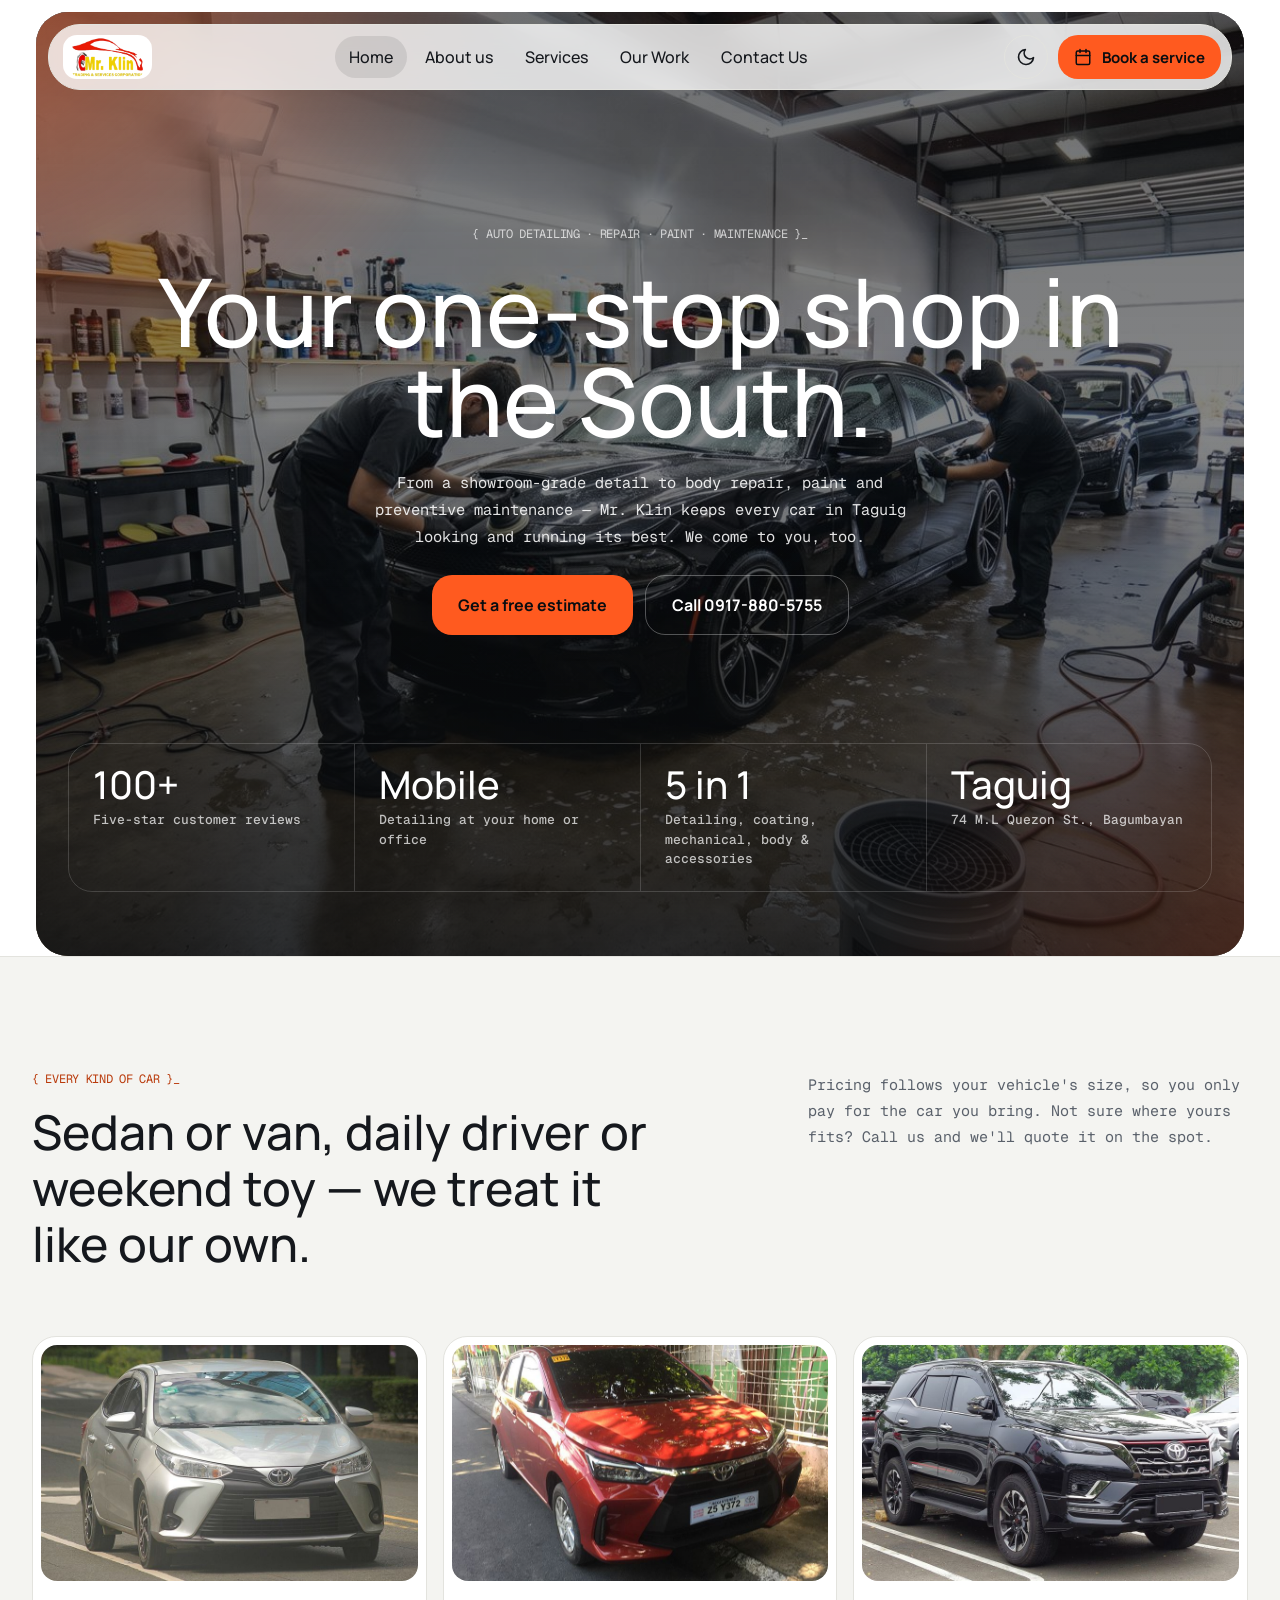
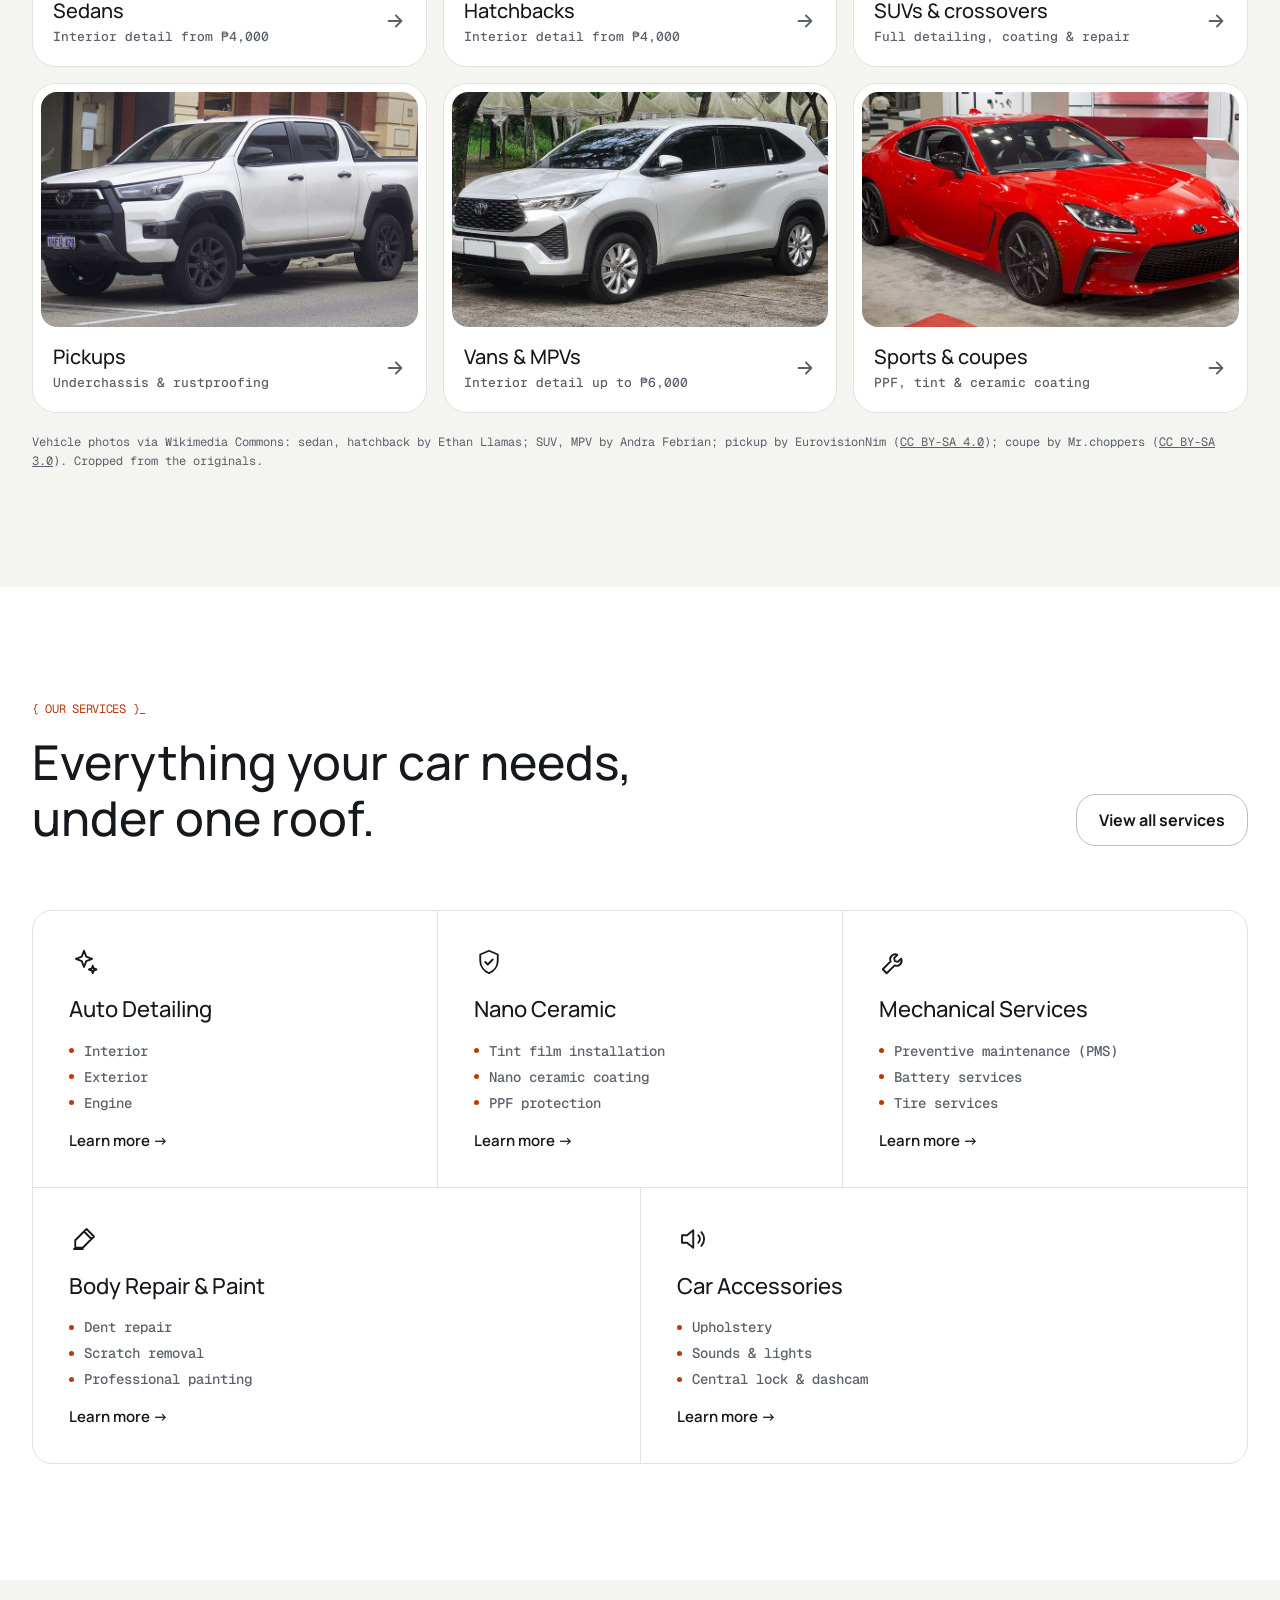
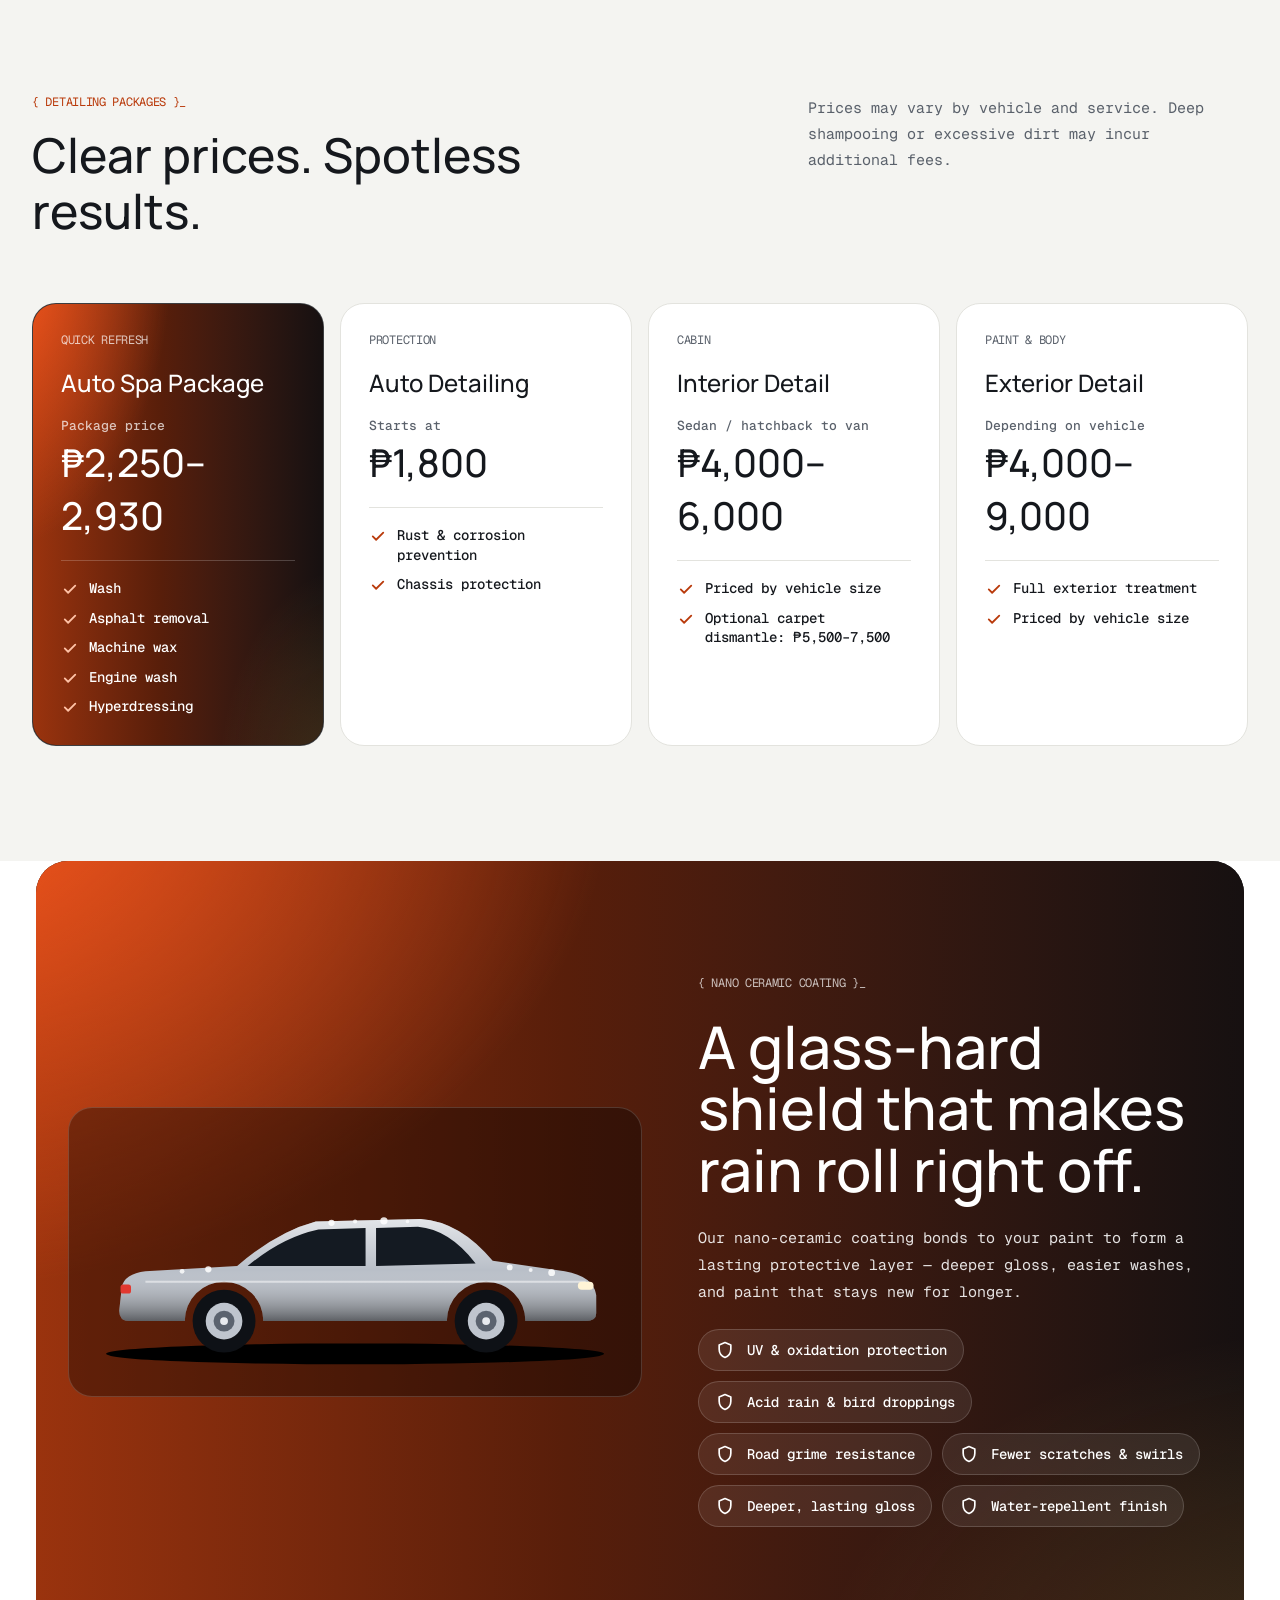
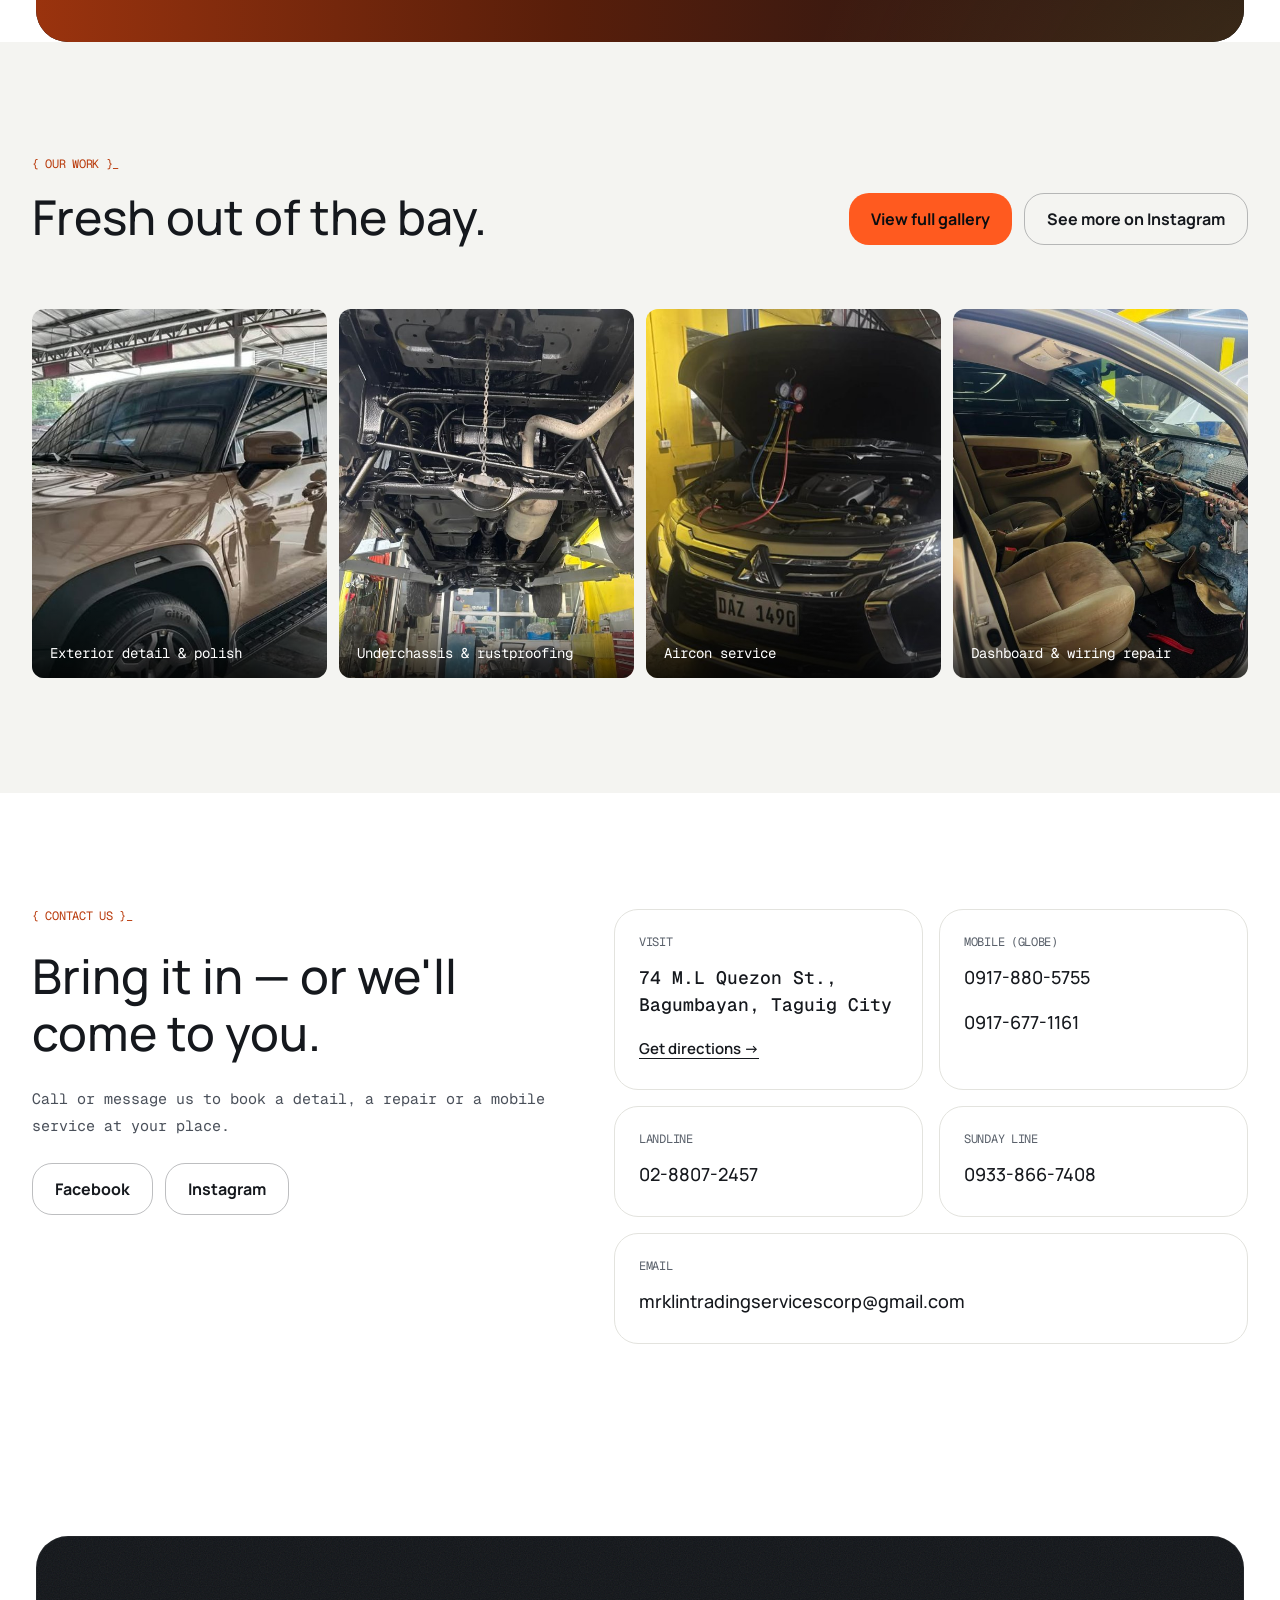
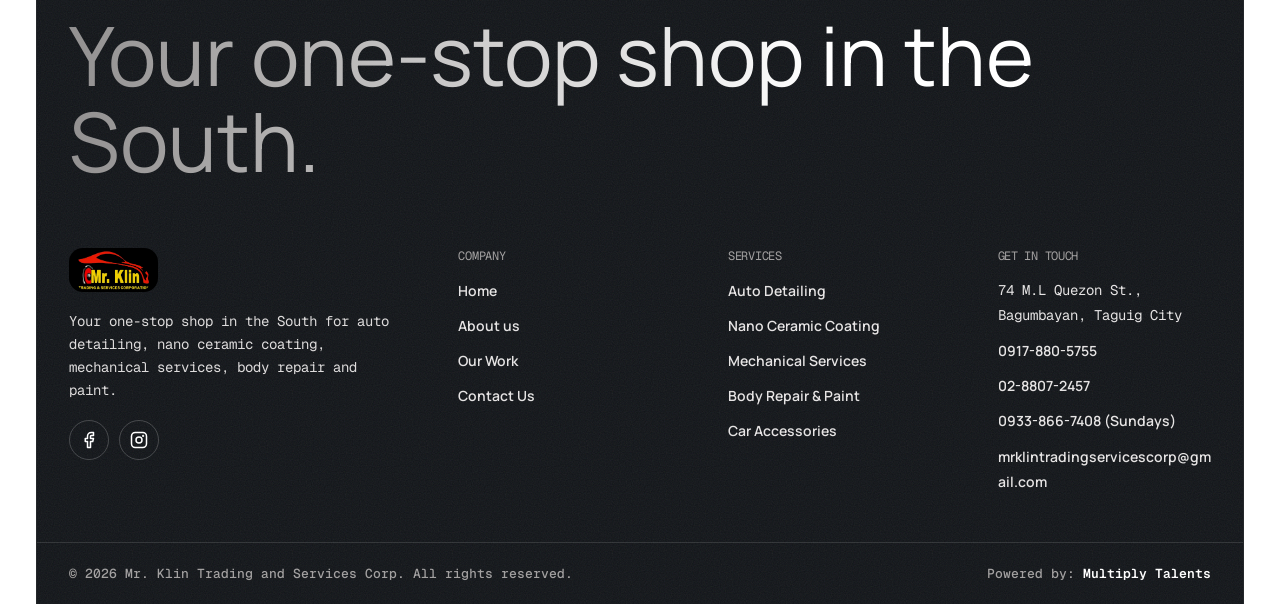
==== website/index.html @ e00878c3 "Restyle the booking popup to match the new design The popup header glows orange like the site's fram" ====
<!doctype html>
<html lang="en" data-theme="dark">
<head>
<meta charset="utf-8">
<meta name="viewport" content="width=device-width, initial-scale=1">
<title>Mr. Klin Trading and Services Corp. — Auto Detailing, Repair &amp; Paint in Taguig</title>
<meta name="description" content="Mr. Klin Trading and Services Corp. — your one-stop shop in the South for auto detailing, nano ceramic coating, mechanical services, body repair and paint in Taguig City.">
<link rel="icon" type="image/png" sizes="32x32" href="images/icon-32.png">
<link rel="apple-touch-icon" href="images/icon-180.png">
<link rel="preconnect" href="https://fonts.googleapis.com">
<link rel="preconnect" href="https://fonts.gstatic.com" crossorigin>
<link rel="stylesheet" href="https://fonts.googleapis.com/css2?family=Manrope:wght@400;500;600;700&family=Geist+Mono:wght@300;400&display=swap">
<script>
  // Apply the saved theme before the page paints (avoids a flash of the wrong theme).
  (function () {
    var theme = 'dark';
    try {
      var saved = localStorage.getItem('mrklin-theme');
      if (saved === 'dark' || saved === 'light') theme = saved;
      else if (window.matchMedia && matchMedia('(prefers-color-scheme: light)').matches) theme = 'light';
    } catch (e) {}
    document.documentElement.setAttribute('data-theme', theme);
  })();
</script>
<style>
  /* ---------- Theme tokens ---------- */
  :root {
    --accent: #FF5A1F;
    --on-accent: #0B0D10;
  }
  [data-theme="dark"] {
    --base: #0B0D10; --alt: #111418; --card: #181C22; --panel: #1E232B; --cell: #12151A;
    --text: #FFFFFF; --muted: #A3A9B3; --body: #B8BDC6; --nav-link: #C9CDD4;
    --line: rgba(255,255,255,0.08); --outline: rgba(255,255,255,0.24);
    --ph-bg: #181C22; --ph-border: rgba(255,255,255,0.22);
    --kicker: var(--accent);
    --cer-bg: radial-gradient(ellipse at 50% 70%, #232A35 0%, #0B0D10 70%);
    --glow: 0.10; --floor: 1; --car-shadow: 0.45;
    --feat-bg: #1E232B; --feat-border: var(--accent);
    color-scheme: dark;
  }
  [data-theme="light"] {
    --base: #FFFFFF; --alt: #F4F4F1; --card: #FFFFFF; --panel: #ECEDE9; --cell: #F7F7F4;
    --text: #15181D; --muted: #5A616B; --body: #4A505A; --nav-link: #4A505A;
    --line: #E3E3DE; --outline: rgba(21,24,29,0.28);
    --ph-bg: #E9E9E4; --ph-border: #B9B9B2;
    --kicker: #B93A0B;
    --cer-bg: radial-gradient(ellipse at 50% 70%, #FFFFFF 0%, #E4E6E3 75%);
    --glow: 0.14; --floor: 0.35; --car-shadow: 0.22;
    --feat-bg: #15181D; --feat-border: rgba(255,255,255,0.14);
    color-scheme: light;
  }

  /* ---------- Base ---------- */
  *, *::before, *::after { box-sizing: border-box; }
  html { scroll-behavior: smooth; }
  body {
    margin: 0;
    font-family: 'Inter', system-ui, sans-serif;
    background: var(--base);
    color: var(--text);
    transition: background-color .3s, color .3s;
    -webkit-font-smoothing: antialiased;
  }
  a { color: var(--kicker); }
  img, svg { display: block; }
  .container { max-width: 1240px; margin: 0 auto; padding-inline: clamp(16px, 4vw, 48px); }
  .section { padding-block: clamp(64px, 8vw, 112px); }
  .bg-base { background: var(--base); }
  .bg-alt { background: var(--alt); }
  .display { font-family: 'Archivo', sans-serif; font-stretch: 112%; font-weight: 800; letter-spacing: -0.01em; }
  .kicker { font-size: 13px; font-weight: 600; letter-spacing: .16em; text-transform: uppercase; color: var(--kicker); }
  h1, h2, h3, p { margin: 0; }
  h2.title { font-size: clamp(32px, 4vw, 52px); line-height: 1.05; }
  .section-head { display: flex; flex-wrap: wrap; align-items: flex-end; justify-content: space-between; gap: 24px; margin-bottom: 48px; }
  .section-head > div { flex: 1 1 480px; min-width: 0; display: flex; flex-direction: column; gap: 16px; }
  .section-head > .cta-row { flex: 0 1 auto; flex-direction: row; flex-wrap: wrap; align-items: center; gap: 12px; }
  .section-head > p { flex: 1 1 320px; max-width: 420px; font-size: 16px; line-height: 1.65; color: var(--muted); }

  /* Buttons */
  .btn {
    display: inline-flex; align-items: center; gap: 10px; min-height: 48px; padding: 0 22px;
    border-radius: 999px; font-weight: 600; font-size: 15px; text-decoration: none; transition: transform .15s, opacity .15s;
  }
  :where(button).btn { border: 0; background: transparent; color: inherit; font-family: inherit; cursor: pointer; }
  .btn:hover { transform: translateY(-1px); }
  .btn-primary { background: var(--accent); color: var(--on-accent); }
  .btn-primary:hover { color: var(--on-accent); opacity: .92; }
  .btn-ghost { border: 1px solid var(--outline); color: var(--text); }
  .btn-ghost:hover { color: var(--text); border-color: var(--text); }
  .btn-lg { min-height: 52px; padding: 0 26px; font-size: 16px; }

  /* ---------- Header ---------- */
  header.site {
    position: sticky; top: 0; z-index: 10;
    background: color-mix(in srgb, var(--base) 88%, transparent);
    backdrop-filter: blur(10px); -webkit-backdrop-filter: blur(10px);
    border-bottom: 1px solid var(--line);
  }
  .nav-row { display: flex; flex-wrap: wrap; align-items: center; justify-content: space-between; gap: 16px 32px; padding-block: 10px; }
  .brand { display: flex; align-items: center; gap: 12px; text-decoration: none; color: var(--text); }
  /* Logo tile: black in dark mode, white in light mode */
  .brand-logo {
    display: block; height: 68px; width: auto; padding: 3px 8px; border-radius: 14px;
    background: #0B0D10; border: 1px solid rgba(255,255,255,.08);
    box-shadow: 0 6px 18px -10px rgba(0,0,0,.6);
  }
  [data-theme="light"] .brand-logo { background: #FFFFFF; border-color: var(--line); box-shadow: 0 4px 14px -10px rgba(0,0,0,.35); }
  .footer-brand .brand-logo { height: 100px; padding: 6px 12px; border-radius: 18px; }
  nav.main { display: flex; flex-wrap: wrap; align-items: center; gap: 4px 28px; font-size: 15px; font-weight: 500; }
  nav.main a { color: var(--nav-link); text-decoration: none; padding: 12px 0; }
  nav.main a:hover, nav.main a.active { color: var(--text); }
  .nav-actions { display: flex; align-items: center; gap: 10px; }
  .theme-toggle {
    width: 44px; height: 44px; border-radius: 999px; border: 1px solid var(--outline);
    background: var(--card); color: var(--text); display: inline-flex; align-items: center; justify-content: center;
    cursor: pointer; padding: 0;
  }
  .theme-toggle:focus-visible, .btn:focus-visible, nav.main a:focus-visible { outline: 2px solid var(--accent); outline-offset: 3px; }
  [data-theme="dark"] .icon-moon, [data-theme="light"] .icon-sun { display: none; }

  /* ---------- Hero ---------- */
  .hero { position: relative; overflow: hidden; }
  .hero-glow {
    position: absolute; left: 50%; top: 58%; width: 1100px; height: 520px; transform: translate(-30%, -40%);
    border-radius: 50%; background: var(--accent); opacity: var(--glow); filter: blur(120px); pointer-events: none;
  }
  .hero-row { position: relative; display: flex; flex-wrap: wrap; align-items: center; gap: 48px; padding-top: clamp(48px, 8vw, 96px); padding-bottom: 40px; }
  .hero-copy { flex: 1 1 440px; min-width: 0; display: flex; flex-direction: column; gap: 28px; }
  .pill {
    display: inline-flex; align-self: flex-start; align-items: center; gap: 10px; padding: 8px 14px;
    border: 1px solid var(--outline); border-radius: 999px; font-size: 13px; color: var(--body);
  }
  .pill .dot { width: 8px; height: 8px; border-radius: 50%; background: var(--accent); }
  .hero h1 { font-size: clamp(42px, 6vw, 80px); line-height: .98; letter-spacing: -0.02em; }
  .hero p.lead { max-width: 520px; font-size: 18px; line-height: 1.6; color: var(--body); }
  .cta-row { display: flex; flex-wrap: wrap; gap: 12px; }
  .hero-art { flex: 1 1 520px; min-width: 0; }
  .hero-photo { position: relative; margin: 0; aspect-ratio: 16 / 10; border-radius: 22px; overflow: hidden; border: 1px solid var(--line); box-shadow: 0 30px 60px -24px rgba(0,0,0,.55); }
  .hero-photo img { width: 100%; height: 100%; object-fit: cover; object-position: 45% 50%; }
  .hero-photo::after { content: ""; position: absolute; inset: auto 0 0 0; height: 6px; background: var(--accent); }
  .floor { opacity: var(--floor); }

  .stats {
    position: relative; display: flex; flex-wrap: wrap; gap: 1px; margin-bottom: 64px;
    background: var(--line); border: 1px solid var(--line); border-radius: 16px; overflow: hidden;
  }
  .stat { flex: 1 1 220px; background: var(--cell); padding: 24px 28px; display: flex; flex-direction: column; gap: 6px; }
  .stat strong { font-family: 'Archivo', sans-serif; font-stretch: 112%; font-weight: 800; font-size: 32px; }
  .stat span { font-size: 14px; color: var(--muted); }

  /* ---------- Car cards ---------- */
  #about { border-top: 1px solid var(--line); }
  .grid { display: flex; flex-wrap: wrap; gap: 20px; }
  .car-card { flex: 1 1 340px; min-width: 0; background: var(--card); border: 1px solid var(--line); border-radius: 20px; overflow: hidden; transition: transform .2s; }
  .car-card:hover { transform: translateY(-3px); }
  .car-art { background: var(--panel); aspect-ratio: 16 / 10; overflow: hidden; }
  .car-art img { width: 100%; height: 100%; object-fit: cover; transition: transform .4s; }
  .car-card:hover .car-art img { transform: scale(1.04); }
  .photo-credits { margin: 20px 0 0; font-size: 12px; line-height: 1.6; color: var(--muted); }
  .photo-credits a { color: inherit; }
  .car-info { padding: 20px 24px 24px; display: flex; align-items: center; justify-content: space-between; gap: 16px; }
  .car-info h3 { font-family: 'Archivo', sans-serif; font-stretch: 112%; font-weight: 700; font-size: 20px; }
  .car-info span { font-size: 14px; color: var(--muted); }
  .car-info svg { color: var(--muted); flex: none; }

  /* ---------- Services ---------- */
  .service { flex: 1 1 220px; min-width: 0; background: var(--card); border: 1px solid var(--line); border-radius: 20px; padding: 28px; display: flex; flex-direction: column; gap: 20px; }
  .service-icon { width: 52px; height: 52px; border-radius: 14px; background: #15181D; border: 1px solid var(--line); color: var(--accent); display: flex; align-items: center; justify-content: center; }
  .service h3 { font-family: 'Archivo', sans-serif; font-stretch: 108%; font-weight: 700; font-size: 20px; line-height: 1.2; }
  .service ul { margin: 0; padding: 0; list-style: none; display: flex; flex-direction: column; gap: 10px; font-size: 15px; color: var(--body); }
  .service li { display: flex; align-items: center; gap: 10px; }
  .service-more { margin-top: auto; font-size: 14px; font-weight: 600; color: var(--kicker); text-decoration: none; }
  .service-more:hover { text-decoration: underline; }
  .service li::before { content: ""; width: 6px; height: 6px; border-radius: 50%; background: var(--accent); flex: none; }

  /* ---------- Packages ---------- */
  .package { flex: 1 1 250px; min-width: 0; border-radius: 20px; padding: 32px 28px; display: flex; flex-direction: column; gap: 20px; background: var(--card); color: var(--text); border: 1px solid var(--line); }
  .package.featured { background: var(--feat-bg); color: #FFFFFF; border-color: var(--feat-border); }
  .package .pk { font-size: 13px; font-weight: 600; letter-spacing: .12em; text-transform: uppercase; opacity: .75; }
  .package h3 { font-family: 'Archivo', sans-serif; font-stretch: 108%; font-weight: 700; font-size: 22px; }
  .price { display: flex; flex-direction: column; gap: 2px; }
  .price small { font-size: 13px; opacity: .75; }
  .price strong { font-family: 'Archivo', sans-serif; font-stretch: 112%; font-weight: 800; font-size: 34px; letter-spacing: -0.01em; }
  .package hr { border: 0; height: 1px; background: var(--line); margin: 0; }
  .package.featured hr { background: rgba(255,255,255,0.14); }
  .package ul { margin: 0; padding: 0; list-style: none; display: flex; flex-direction: column; gap: 12px; font-size: 15px; line-height: 1.4; }
  .package li { display: flex; align-items: flex-start; gap: 10px; }
  .package li svg { flex: none; margin-top: 1px; }

  /* ---------- Ceramic ---------- */
  .ceramic-row { display: flex; flex-wrap: wrap; align-items: center; gap: 56px; }
  .ceramic-art { flex: 1 1 480px; min-width: 0; background: var(--cer-bg); border: 1px solid var(--line); border-radius: 24px; padding: 48px 24px 24px; }
  .ceramic-art svg { width: 100%; height: auto; }
  .ceramic-copy { flex: 1 1 420px; min-width: 0; display: flex; flex-direction: column; gap: 24px; }
  .ceramic-copy p { font-size: 17px; line-height: 1.65; color: var(--body); }
  .benefits { display: flex; flex-wrap: wrap; gap: 12px; }
  .benefit { flex: 1 1 200px; display: flex; align-items: center; gap: 12px; padding: 14px 16px; border-radius: 12px; background: var(--card); border: 1px solid var(--line); font-size: 15px; }
  .benefit svg { flex: none; color: var(--kicker); }

  /* ---------- Our work ---------- */
  .gallery { display: flex; flex-wrap: wrap; gap: 16px; }
  .gallery figure { position: relative; flex: 1 1 260px; min-width: 0; margin: 0; aspect-ratio: 4 / 5; border-radius: 18px; overflow: hidden; background: var(--panel); }
  .gallery img { width: 100%; height: 100%; object-fit: cover; transition: transform .4s; }
  .gallery figure:hover img { transform: scale(1.04); }
  .gallery figure:not(.placeholder) figcaption { position: absolute; inset: auto 0 0 0; padding: 40px 18px 16px; color: #FFFFFF; background: linear-gradient(to top, rgba(0,0,0,.75), rgba(0,0,0,0)); }
  /* Placeholder style — delete once real photos are in */
  .gallery figure.placeholder { background: var(--ph-bg); border: 1.5px dashed var(--ph-border); display: flex; flex-direction: column; align-items: center; justify-content: center; gap: 10px; color: var(--muted); }
  .gallery figcaption { font-size: 14px; font-weight: 500; }

  /* ---------- Contact ---------- */
  .contact-row { display: flex; flex-wrap: wrap; gap: 48px; }
  .contact-copy { flex: 1 1 420px; min-width: 0; display: flex; flex-direction: column; gap: 24px; }
  .contact-copy p { font-size: 17px; line-height: 1.65; color: var(--body); }
  .contact-cards { flex: 1 1 520px; min-width: 0; display: flex; flex-wrap: wrap; gap: 16px; }
  .contact-card { flex: 1 1 240px; background: var(--card); border: 1px solid var(--line); border-radius: 18px; padding: 24px; display: flex; flex-direction: column; gap: 10px; }
  .contact-card .label { font-size: 13px; font-weight: 600; letter-spacing: .12em; text-transform: uppercase; color: var(--muted); }
  .contact-card a.num, .contact-card address { font-size: 17px; line-height: 1.5; color: var(--text); text-decoration: none; font-style: normal; padding: 4px 0; }
  .contact-card a.num:hover { color: var(--kicker); }
  .contact-card a.num[href^="mailto:"], .footer-email { overflow-wrap: anywhere; }
  .contact-card a.dir { font-size: 15px; font-weight: 600; text-decoration: none; padding: 6px 0; }

  /* ---------- Footer ---------- */
  footer.site { background: var(--alt); border-top: 1px solid var(--line); }
  .footer-main { display: flex; flex-wrap: wrap; gap: 40px 56px; padding-block: 64px 48px; }
  .footer-brand { flex: 1 1 280px; min-width: 0; display: flex; flex-direction: column; gap: 18px; }
  .footer-brand p { margin: 0; font-size: 15px; line-height: 1.65; color: var(--body); max-width: 340px; }
  .footer-social { display: flex; gap: 10px; }
  .footer-social a { width: 40px; height: 40px; border-radius: 50%; border: 1px solid var(--outline); display: flex; align-items: center; justify-content: center; color: var(--text); transition: border-color .2s, color .2s; }
  .footer-social a:hover { border-color: var(--accent); color: var(--accent); }
  .footer-col { flex: 1 1 160px; min-width: 0; }
  .footer-col h4 { margin: 0 0 16px; font-size: 13px; font-weight: 600; letter-spacing: .14em; text-transform: uppercase; color: var(--text); }
  .footer-col ul { list-style: none; margin: 0; padding: 0; display: flex; flex-direction: column; gap: 10px; }
  .footer-col li, .footer-col a, .footer-col address { font-size: 15px; line-height: 1.5; color: var(--muted); text-decoration: none; font-style: normal; }
  .footer-col a:hover { color: var(--text); }
  .footer-bottom { border-top: 1px solid var(--line); }
  .footer-bottom .container { display: flex; flex-wrap: wrap; justify-content: space-between; align-items: center; gap: 8px 24px; padding-block: 22px; font-size: 14px; color: var(--muted); }
  .footer-bottom a { color: var(--text); font-weight: 600; text-decoration: none; }
  .footer-bottom a:hover { color: var(--kicker); }
  .footer-social a:focus-visible, .footer-col a:focus-visible, .footer-bottom a:focus-visible { outline: 2px solid var(--accent); outline-offset: 3px; }

  /* ---------- Booking & estimate dialog ---------- */
  dialog.booking {
    width: min(760px, calc(100vw - 24px)); max-height: calc(100dvh - 24px); padding: 0;
    border: 1px solid var(--line); border-radius: 24px; background: var(--card); color: var(--text);
    box-shadow: 0 40px 80px -20px rgba(0,0,0,.5); overflow: hidden;
  }
  dialog.booking[open] { display: flex; flex-direction: column; }
  dialog.booking [hidden] { display: none !important; }
  dialog.booking::backdrop { background: rgba(6,8,10,.62); backdrop-filter: blur(4px); }
  .bk-head { display: flex; align-items: flex-start; justify-content: space-between; gap: 16px; padding: 24px 28px 0; }
  .bk-head h2 { margin: 6px 0 0; font-size: clamp(24px, 4vw, 30px); }
  .bk-close { width: 40px; height: 40px; flex: none; border-radius: 50%; border: 1px solid var(--outline); background: transparent; color: var(--text); cursor: pointer; display: flex; align-items: center; justify-content: center; }
  .bk-steps { display: flex; gap: 8px; padding: 18px 28px 0; list-style: none; margin: 0; }
  .bk-steps li { flex: 1; display: flex; flex-direction: column; gap: 8px; font-size: 13px; font-weight: 600; color: var(--muted); }
  .bk-steps li::before { content: ""; height: 4px; border-radius: 4px; background: var(--line); }
  .bk-steps li.done, .bk-steps li.current { color: var(--text); }
  .bk-steps li.done::before, .bk-steps li.current::before { background: var(--accent); }
  .bk-body { flex: 1; overflow-y: auto; padding: 22px 28px 8px; }
  .bk-panel[hidden] { display: none; }
  .bk-label { display: block; margin: 0 0 10px; font-size: 13px; font-weight: 600; letter-spacing: .12em; text-transform: uppercase; color: var(--muted); }
  .bk-group + .bk-group { margin-top: 22px; }
  .bk-chips { display: flex; flex-wrap: wrap; gap: 8px; }
  .bk-chip { position: relative; }
  .bk-chip input { position: absolute; opacity: 0; inset: 0; margin: 0; cursor: pointer; }
  .bk-chip span { display: inline-flex; align-items: center; min-height: 42px; padding: 0 16px; border-radius: 999px; border: 1px solid var(--outline); font-size: 14px; font-weight: 500; }
  .bk-chip input:checked + span { background: var(--accent); border-color: var(--accent); color: var(--on-accent); }
  .bk-chip input:focus-visible + span { outline: 2px solid var(--accent); outline-offset: 2px; }
  .bk-services { display: flex; flex-wrap: wrap; gap: 10px; }
  .bk-svc { position: relative; flex: 1 1 300px; min-width: 0; display: flex; align-items: center; gap: 12px; padding: 14px 16px; border: 1px solid var(--line); border-radius: 14px; background: var(--cell); cursor: pointer; }
  .bk-svc input { width: 18px; height: 18px; flex: none; accent-color: var(--accent); margin: 0; }
  .bk-svc b { display: block; font-size: 15px; font-weight: 600; }
  .bk-svc small { display: block; font-size: 13px; color: var(--muted); margin-top: 2px; }
  .bk-svc .amt { margin-left: auto; font-size: 14px; font-weight: 600; white-space: nowrap; color: var(--text); }
  .bk-svc .amt.quote { color: var(--muted); font-weight: 500; }
  .bk-svc:has(input:checked) { border-color: var(--accent); }
  .bk-toggle { display: flex; align-items: center; gap: 12px; margin-top: 16px; font-size: 15px; cursor: pointer; }
  .bk-toggle input { width: 18px; height: 18px; accent-color: var(--accent); margin: 0; }
  .bk-toggle small { color: var(--muted); }
  .bk-cal { border: 1px solid var(--line); border-radius: 16px; padding: 14px; background: var(--cell); }
  .bk-cal-head { display: flex; align-items: center; justify-content: space-between; margin-bottom: 10px; }
  .bk-cal-head strong { font-size: 16px; }
  .bk-cal-nav { width: 40px; height: 40px; border-radius: 50%; border: 1px solid var(--outline); background: transparent; color: var(--text); cursor: pointer; font-size: 18px; }
  .bk-cal-nav:disabled { opacity: .3; cursor: default; }
  .bk-grid { display: grid; grid-template-columns: repeat(7, 1fr); gap: 4px; text-align: center; }
  .bk-grid .dow { font-size: 12px; font-weight: 600; color: var(--muted); padding: 6px 0; }
  .bk-day { height: 44px; border: 0; border-radius: 10px; background: transparent; color: var(--text); font: inherit; font-size: 14px; cursor: pointer; }
  .bk-day:hover:not(:disabled) { background: var(--panel); }
  .bk-day:disabled { color: var(--muted); opacity: .4; cursor: default; }
  .bk-day.today { box-shadow: inset 0 0 0 1px var(--outline); }
  .bk-day.selected { background: var(--accent); color: var(--on-accent); font-weight: 700; }
  .bk-times { display: grid; grid-template-columns: repeat(auto-fill, minmax(104px, 1fr)); gap: 8px; }
  .bk-hint { margin: 0; font-size: 14px; color: var(--muted); }
  .bk-fields { display: flex; flex-wrap: wrap; gap: 14px; }
  .bk-field { flex: 1 1 260px; min-width: 0; display: flex; flex-direction: column; gap: 6px; font-size: 14px; font-weight: 500; }
  .bk-field.full { flex-basis: 100%; }
  .bk-field input, .bk-field textarea { width: 100%; min-height: 46px; padding: 10px 14px; border-radius: 12px; border: 1px solid var(--outline); background: var(--cell); color: var(--text); font: inherit; font-size: 16px; }
  .bk-field textarea { min-height: 84px; resize: vertical; }
  .bk-field input:focus, .bk-field textarea:focus { outline: 2px solid var(--accent); outline-offset: 1px; border-color: transparent; }
  .bk-photos { flex-basis: 100%; display: flex; flex-direction: column; gap: 6px; font-size: 14px; font-weight: 500; }
  .bk-photos small { color: var(--muted); font-weight: 400; }
  .bk-photo-list { display: flex; flex-wrap: wrap; gap: 10px; margin-top: 4px; }
  .bk-photo { position: relative; width: 92px; height: 92px; margin: 0; border-radius: 12px; overflow: hidden; border: 1px solid var(--outline); background: var(--cell); }
  .bk-photo img { width: 100%; height: 100%; object-fit: cover; display: block; }
  .bk-photo button { position: absolute; top: 4px; right: 4px; width: 26px; height: 26px; border-radius: 50%; border: 0; background: rgba(0,0,0,.7); color: #fff; font-size: 16px; line-height: 1; cursor: pointer; }
  .bk-photo-add { width: 92px; height: 92px; display: flex; flex-direction: column; align-items: center; justify-content: center; gap: 4px; border: 1.5px dashed var(--outline); border-radius: 12px; background: var(--cell); color: var(--muted); font-size: 12px; font-weight: 600; cursor: pointer; text-align: center; }
  .bk-photo-add:hover { border-color: var(--accent); color: var(--text); }
  .bk-photo-add:focus-within { outline: 2px solid var(--accent); outline-offset: 2px; }
  .bk-photo-add input { position: absolute; width: 1px; height: 1px; opacity: 0; }
  .bk-photo-add[hidden] { display: none; }
  .bk-summary { border: 1px solid var(--line); border-radius: 16px; padding: 18px; background: var(--cell); margin-top: 20px; }
  .bk-summary dl { margin: 0; display: grid; grid-template-columns: auto 1fr; gap: 8px 16px; font-size: 14px; }
  .bk-summary dt { color: var(--muted); }
  .bk-summary dd { margin: 0; }
  .bk-error { margin: 12px 0 0; font-size: 14px; font-weight: 500; color: #E5484D; }
  .bk-foot { display: flex; flex-wrap: wrap; align-items: center; justify-content: space-between; gap: 12px 20px; padding: 16px 28px 22px; border-top: 1px solid var(--line); background: var(--card); }
  .bk-total small { display: block; font-size: 12px; font-weight: 600; letter-spacing: .12em; text-transform: uppercase; color: var(--muted); }
  .bk-total strong { font-family: 'Archivo', sans-serif; font-stretch: 112%; font-weight: 800; font-size: 26px; }
  .bk-total span { display: block; font-size: 12px; color: var(--muted); }
  .bk-actions { display: flex; flex-wrap: wrap; gap: 10px; margin-left: auto; }
  .bk-send { display: flex; flex-wrap: wrap; gap: 10px; margin-top: 12px; }
  .bk-done { display: flex; align-items: center; gap: 14px; margin-top: 20px; padding: 16px 18px; border-radius: 16px; background: color-mix(in srgb, #2FB36B 14%, transparent); color: #2FB36B; }
  .bk-done div { display: flex; flex-direction: column; gap: 2px; color: var(--text); }
  .bk-done strong { font-size: 16px; }
  .bk-done span { font-size: 14px; color: var(--body); }
  .bk-note { margin: 14px 0 0; font-size: 13px; line-height: 1.55; color: var(--muted); }
  .bk-lang { display: inline-flex; margin-top: 12px; padding: 3px; gap: 2px; border: 1px solid var(--outline); border-radius: 999px; }
  .bk-lang button { min-height: 32px; padding: 0 14px; border: 0; border-radius: 999px; background: transparent; color: var(--muted); font: inherit; font-size: 13px; font-weight: 600; cursor: pointer; }
  .bk-lang button[aria-pressed="true"] { background: var(--accent); color: var(--on-accent); }
  .bk-lang button:focus-visible { outline: 2px solid var(--accent); outline-offset: 2px; }
  .bk-reminders { margin-top: 20px; padding: 16px 18px; border: 1px solid color-mix(in srgb, var(--accent) 45%, var(--line)); border-radius: 16px; background: color-mix(in srgb, var(--accent) 8%, var(--cell)); }
  .bk-reminders ul { margin: 0; padding: 0; list-style: none; display: flex; flex-direction: column; gap: 10px; }
  .bk-reminders li { display: flex; gap: 12px; align-items: flex-start; font-size: 14px; line-height: 1.5; color: var(--text); }
  .bk-reminders svg { flex: none; margin-top: 1px; color: var(--accent); }
  .bk-reminders #bkDownAmt { color: var(--muted); }
  .bk-body :focus-visible, .bk-foot :focus-visible, .bk-close:focus-visible { outline: 2px solid var(--accent); outline-offset: 2px; }
  @media (max-width: 560px) {
    .bk-head, .bk-steps, .bk-body, .bk-foot { padding-inline: 18px; }
    .bk-actions { width: 100%; }
    .bk-actions .btn { flex: 1; justify-content: center; }
  }

  /* ---------- Mobile menu (tablets and phones) ---------- */
  .menu-toggle {
    display: none; width: 44px; height: 44px; flex: none; padding: 0; border-radius: 999px;
    border: 1px solid var(--outline); background: var(--card); color: var(--text);
    align-items: center; justify-content: center; cursor: pointer;
  }
  .menu-toggle .icon-close { display: none; }
  .menu-toggle:focus-visible { outline: 2px solid var(--accent); outline-offset: 3px; }
  @media (max-width: 900px) {
    .nav-row { flex-wrap: nowrap; gap: 10px; }
    .menu-toggle { display: inline-flex; }
    nav.main {
      display: none; position: absolute; top: 100%; left: 0; right: 0;
      flex-direction: column; align-items: stretch; gap: 0;
      padding: 6px clamp(16px, 4vw, 48px) 18px; background: var(--base);
      border-bottom: 1px solid var(--line); box-shadow: 0 24px 32px -24px rgba(0,0,0,.45);
    }
    header.site.nav-open nav.main { display: flex; }
    nav.main a { padding: 15px 2px; font-size: 17px; border-bottom: 1px solid var(--line); }
    nav.main a:last-child { border-bottom: 0; }
    nav.main a.active { color: var(--kicker); font-weight: 600; }
    header.site.nav-open .menu-toggle .icon-menu { display: none; }
    header.site.nav-open .menu-toggle .icon-close { display: block; }
  }

  /* ---------- Phones ---------- */
  @media (max-width: 640px) {
    .section { padding-block: 56px; }
    .section-head { margin-bottom: 28px; gap: 16px; }
    .section-head > div { gap: 12px; }
    .brand-logo { height: 52px; padding: 2px 6px; border-radius: 12px; }
    .nav-actions { gap: 8px; }
    .nav-actions .btn { min-height: 44px; padding: 0 14px; font-size: 14px; gap: 8px; }
    .hide-sm { display: none; }
    .cta-row .btn { flex: 1 1 auto; justify-content: center; }
    .btn-lg { min-height: 50px; padding: 0 20px; font-size: 15px; }
    .hero-row { gap: 32px; padding-top: 36px; }
    .hero-copy { gap: 22px; }
    .hero p.lead { font-size: 16px; }
    .stat { flex: 1 1 calc(50% - 1px); padding: 18px; }
    .stat strong { font-size: 24px; }
    .grid { gap: 12px; }
    .car-card { flex: 1 1 calc(50% - 6px); border-radius: 16px; }
    .car-info { padding: 12px 14px 14px; }
    .car-info h3 { font-size: 15px; }
    .car-info span { font-size: 12px; }
    .car-info svg { display: none; }
    .service { padding: 22px; gap: 16px; }
    .package { padding: 26px 22px; }
    .benefit { flex: 1 1 calc(50% - 6px); padding: 12px; font-size: 13px; gap: 8px; }
    .ceramic-row { gap: 32px; }
    .gallery { gap: 10px; }
    .gallery figure { flex: 1 1 calc(50% - 5px); border-radius: 14px; }
    .gallery figure:not(.placeholder) figcaption { padding: 28px 12px 10px; font-size: 12px; }
    .contact-row { gap: 32px; }
    .contact-cards { gap: 12px; }
    .contact-card { flex: 1 1 calc(50% - 6px); padding: 18px; }
    .contact-card a.num, .contact-card address { font-size: 15px; }
    .contact-card:last-child { flex-basis: 100%; }
    .footer-main { padding-block: 48px 36px; gap: 32px 24px; }
    .footer-brand { flex-basis: 100%; }
    .footer-col { flex: 1 1 calc(50% - 12px); }
    .footer-col:last-child { flex-basis: 100%; }
    .footer-bottom .container { flex-direction: column; align-items: flex-start; }
    .photo-credits { font-size: 11px; }
  }

  @media (prefers-reduced-motion: reduce) {
    html { scroll-behavior: auto; }
    *, *::before, *::after { transition: none !important; }
  }

  /* ---------- Animations ----------
     Kept last so they layer over each component's own transitions. Everything here is
     switched off for visitors who ask their device to reduce motion. */
  @media (prefers-reduced-motion: no-preference) {
    /* Page intro: headline, text and buttons slide in one after another */
    @keyframes rise { from { opacity: 0; translate: 0 22px; } to { opacity: 1; translate: 0 0; } }
    @keyframes photo-in { from { opacity: 0; scale: .94; } to { opacity: 1; scale: 1; } }
    @keyframes glow-drift { 0%, 100% { scale: 1; opacity: var(--glow); } 50% { scale: 1.12; opacity: calc(var(--glow) * 1.5); } }
    @keyframes dot-ping { 0% { box-shadow: 0 0 0 0 rgba(255,90,31,.55); } 80%, 100% { box-shadow: 0 0 0 9px rgba(255,90,31,0); } }
    @keyframes shine { from { translate: -120% 0; } to { translate: 220% 0; } }
    .hero-copy > *, .svc-intro > * { animation: rise .8s cubic-bezier(.2,.7,.2,1) both; }
    .hero-copy > :nth-child(2), .svc-intro > :nth-child(2) { animation-delay: .08s; }
    .hero-copy > :nth-child(3), .svc-intro > :nth-child(3) { animation-delay: .16s; }
    .hero-copy > :nth-child(4), .svc-intro > :nth-child(4) { animation-delay: .24s; }
    .hero-copy > :nth-child(5), .svc-intro > :nth-child(5) { animation-delay: .32s; }
    .hero-art .hero-photo { animation: photo-in 1s .15s cubic-bezier(.2,.7,.2,1) both; }
    .hero-glow { animation: glow-drift 9s ease-in-out infinite; }
    .pill .dot { animation: dot-ping 2.2s ease-out infinite; }

    /* Header picks up a shadow once the page scrolls */
    header.site { transition: box-shadow .3s ease, background-color .3s ease; }
    header.site.scrolled { box-shadow: 0 10px 30px -18px rgba(0,0,0,.45); }

    /* A light sweeps across the orange buttons on hover */
    .btn-primary { position: relative; overflow: hidden; isolation: isolate; }
    .btn-primary::after {
      content: ""; position: absolute; inset: 0 auto 0 0; width: 45%; z-index: -1; pointer-events: none;
      background: linear-gradient(100deg, transparent, rgba(255,255,255,.45), transparent); translate: -120% 0;
    }
    .btn-primary:hover::after { animation: shine .75s ease; }

    /* Cards lift slightly on hover */
    .service, .package, .value, .reach-card, .contact-card, .steps li { transition: transform .25s ease, box-shadow .25s ease, border-color .2s ease; }
    .service:hover, .package:hover, .value:hover, .contact-card:hover, .steps li:hover { transform: translateY(-4px); box-shadow: 0 18px 34px -22px rgba(0,0,0,.45); }
    .service:hover .service-icon, .value:hover .service-icon { transform: rotate(-6deg) scale(1.06); }
    .service-icon { transition: transform .3s ease; }

    /* Scroll reveal: the class is added by script, so content stays visible if scripts don't run.
       Its transition list repeats the hover properties so cards keep their hover motion. */
    .reveal {
      opacity: 0; translate: 0 26px;
      transition: opacity .7s cubic-bezier(.2,.7,.2,1) var(--reveal-delay, 0s), translate .7s cubic-bezier(.2,.7,.2,1) var(--reveal-delay, 0s),
                  transform .25s ease, border-color .2s ease, padding .2s ease, box-shadow .25s ease;
    }
    .reveal.in { opacity: 1; translate: 0 0; }
  }

  /* =====================================================================
     FURNACE DESIGN LAYER
     Warm soot-black pages, rounded frames that glow Mr. Klin red from
     within, large calm Manrope headings, monospace supporting text and
     white buttons. Tuned for easy reading: comfortable text sizes, sentence-
     case headings, colour photos and clear buttons. Kept last so it
     overrides the base styles above.
     ===================================================================== */
  :root {
    /* Mr. Klin's own colours: orange #FF5A1F on the original blue-black */
    --crimson: #FF5A1F; --garnet: #8A2A0B; --soot: #0B0D10; --ember: #F2A93B;
    --carbon: #12151A; --graphite: #111418; --ash: #1E232B; --pewter: #A3A9B3;
    --f-sans: 'Manrope', Inter, Arial, sans-serif;
    --f-mono: 'Geist Mono', 'JetBrains Mono', SFMono-Regular, Menlo, Consolas, monospace;
    --inset: clamp(10px, 2.8vw, 40px);
    --furnace:
      radial-gradient(80% 90% at 0% 0%, rgba(255,90,31,.95) 0%, rgba(255,90,31,0) 60%),
      radial-gradient(55% 60% at 100% 100%, rgba(242,169,59,.22) 0%, rgba(242,169,59,0) 70%),
      linear-gradient(to right in oklab, rgb(170,56,14) 0%, rgb(88,30,10) 45%, rgb(11,13,16) 100%);
  }
  [data-theme="dark"] {
    --base: #0B0D10; --alt: #111418; --card: #181C22; --panel: #1E232B; --cell: #12151A;
    --text: #FFFFFF; --muted: #A3A9B3; --body: #C9CDD4; --nav-link: #FFFFFF;
    --line: rgba(255,255,255,0.1); --outline: rgba(255,255,255,0.24);
    --kicker: #FF5A1F; --accent: #FF5A1F; --on-accent: #0B0D10; --mark: #FF7A45;
    --ph-bg: #181C22; --ph-border: rgba(255,255,255,0.22);
    --glass: rgba(11,13,16,0.68); --field: rgba(255,255,255,0.05);
  }
  [data-theme="light"] {
    --base: #FFFFFF; --alt: #F4F4F1; --card: #FFFFFF; --panel: #ECEDE9; --cell: #F7F7F4;
    --text: #15181D; --muted: #5A616B; --body: #4A505A; --nav-link: #15181D;
    --line: #E3E3DE; --outline: rgba(21,24,29,0.28);
    --kicker: #B93A0B; --accent: #FF5A1F; --on-accent: #0B0D10; --mark: #B93A0B;
    --ph-bg: #E9E9E4; --ph-border: #B9B9B2;
    --glass: rgba(255,255,255,0.8); --field: rgba(0,0,0,0.035);
  }

  /* ---------- Type: Manrope for headings and controls, Geist Mono for text ---------- */
  body * { font-family: inherit !important; font-stretch: normal !important; }
  body {
    font-family: var(--f-sans); font-weight: 500; letter-spacing: 0;
    background: var(--base); color: var(--text); -webkit-font-smoothing: antialiased;
  }
  ::selection { background: var(--crimson); color: #FFF; }
  .display, h1, h2, h3, h4 { font-weight: 500 !important; letter-spacing: 0 !important; text-transform: none; }
  :is(p, .lead, .kicker, .pill, .label, .pk, .stat span, .price small, .car-info span, .svc-items span, .service li,
      .package li, .benefit, .photo-credits, .footer-col h4, .price-table thead th, .price-table td, .bk-label,
      .bk-hint, .bk-note, .bd-sub, .gal-cap small, .reach-card small, .svc-prices span, address, small,
      .contact-card .label, .reach-card .label, .bk-svc small, .bk-total small, .bk-total span, .steps span, .offer b,
      .svc-jump button small, .bd-ref, .bd-booked, .bd-rows dt) {
    font-family: var(--f-mono) !important;
  }
  p { font-size: 15px; font-weight: 400; line-height: 1.75; color: var(--body); letter-spacing: 0; }
  .hero p.lead, .svc-intro .lead { font-size: clamp(15px, 1.2vw, 17px); line-height: 1.75; color: var(--body); max-width: 60ch; }
  .story-text p, .svc-lead, .ceramic-copy p, .contact-copy p, .svc-cta p, .faq-copy p { font-size: 15px; line-height: 1.8; max-width: 62ch; }
  .section-head > p { font-size: 15px; line-height: 1.75; color: var(--muted); }
  a { color: var(--text); }

  /* Eyebrows: { LABEL }_ */
  .kicker, .pill {
    font-size: 12px; font-weight: 400; letter-spacing: -0.3px !important; line-height: 1.33;
    text-transform: uppercase; color: var(--kicker);
  }
  .kicker::before, .pill::before { content: "{\00a0"; }
  .kicker::after, .pill::after { content: "\00a0}_"; }
  .pill { display: inline-block; border: 0; padding: 0; gap: 0; background: none; text-align: center; }
  .pill .dot { display: none; }
  .label, .pk, .footer-col h4, .price-table thead th, .bk-label, .bd-sub {
    font-size: 12px !important; font-weight: 400 !important; letter-spacing: -0.3px !important; text-transform: uppercase; color: var(--muted);
  }

  /* ---------- Headings ---------- */
  .hero h1 { font-size: clamp(42px, 7.4vw, 112px); line-height: .95; }
  .svc-intro h1 { font-size: clamp(40px, 6.4vw, 96px); line-height: .98; }
  h2.title { font-size: clamp(30px, 3.8vw, 48px); line-height: 1.17; }
  .ceramic-copy h2.title, .svc-cta h2 { font-size: clamp(32px, 4.6vw, 60px); line-height: 1.04; }

  /* ---------- Buttons: white pill for the main action ---------- */
  .btn {
    min-height: 52px; padding: 0 22px; gap: 10px; border-radius: 20px; font-size: 16px; font-weight: 700;
    letter-spacing: 0; transition: background-color .2s, color .2s, border-color .2s, transform .15s;
  }
  .btn-lg { min-height: 60px; padding: 0 26px; font-size: 16px; }
  .btn-primary { background: var(--accent); color: var(--on-accent); }
  .btn-primary:hover { color: var(--on-accent); opacity: .9; }
  .btn-ghost { border: 1px solid var(--outline); color: var(--text); background: transparent; }
  .btn-ghost:hover { color: var(--text); border-color: var(--text); background: rgba(127,127,127,.08); }
  .btn:focus-visible, a:focus-visible, button:focus-visible, summary:focus-visible { outline: 2px solid var(--mark); outline-offset: 3px; }

  /* ---------- Layout ---------- */
  .container { max-width: 1280px; padding-inline: clamp(18px, 2.5vw, 32px); }
  .section { padding-block: clamp(72px, 9vw, 128px); }
  .hero-glow { display: none; }

  /* ---------- Floating glass nav bar ---------- */
  header.site {
    position: sticky; top: 12px; z-index: 30; margin: 24px calc(var(--inset) + 12px) 0;
    background: var(--glass); border: 1px solid var(--line); border-radius: 32px;
    backdrop-filter: blur(14px) saturate(1.2); -webkit-backdrop-filter: blur(14px) saturate(1.2);
  }
  header.site .container { max-width: none; }
  .nav-row { min-height: 64px; padding: 8px 10px 8px 14px; gap: 10px 24px; }
  .brand-logo, [data-theme="light"] .brand-logo { height: 44px; padding: 2px 8px; border-radius: 14px; border: 0; box-shadow: none; }
  .brand-logo { background: #000; }
  [data-theme="light"] .brand-logo { background: #FFF; }
  nav.main { gap: 4px; font-size: 16px; font-weight: 500; }
  nav.main a { color: var(--text); padding: 10px 14px; border-radius: 999px; transition: background-color .2s; }
  nav.main a:hover { background: rgba(127,127,127,.14); color: var(--text); }
  nav.main a.active { background: rgba(127,127,127,.2); color: var(--text); }
  .theme-toggle, .menu-toggle { width: 44px; height: 44px; border-radius: 999px; border: 1px solid var(--line); background: transparent; color: var(--text); }
  .nav-actions .btn-primary { min-height: 44px; padding: 0 16px; font-size: 15px; }
  @media (max-width: 900px) {
    header.site { margin-inline: calc(var(--inset) + 6px); }
    nav.main {
      top: calc(100% + 8px); left: 0; right: 0; padding: 8px; gap: 2px; border-radius: 24px;
      background: var(--card); border: 1px solid var(--line); box-shadow: none;
    }
    nav.main a { padding: 14px 16px; font-size: 17px; border-bottom: 0; border-radius: 16px; }
    nav.main a.active { color: var(--text); font-weight: 600; }
  }

  /* ---------- Glowing frames (the red furnace) ---------- */
  main > section:first-child, #ceramic, .svc-cta, .package.featured {
    position: relative; isolation: isolate; overflow: hidden; background: var(--soot); color: #FFF;
    --text: #FFFFFF; --body: rgba(255,255,255,.88); --muted: rgba(255,255,255,.72); --kicker: rgba(255,255,255,.72);
    --line: rgba(255,255,255,.16); --outline: rgba(255,255,255,.3); --accent: #FF5A1F; --on-accent: #0B0D10; --mark: #FFC2A6;
  }
  main > section:first-child::before, #ceramic::before, .svc-cta::before, .package.featured::before {
    content: ""; position: absolute; inset: -10%; z-index: -1; width: auto; height: auto; opacity: 1;
    border-radius: 0; filter: none; background: var(--furnace);
  }
  @keyframes furnace-drift { from { transform: translate3d(-3%, -2%, 0) scale(1); } to { transform: translate3d(3%, 2%, 0) scale(1.06); } }
  @media (prefers-reduced-motion: no-preference) {
    main > section:first-child::before, #ceramic::before, .svc-cta::before { animation: furnace-drift 16s ease-in-out infinite alternate; }
  }
  /* Page-opening frame sits under the floating nav, inset from the window edge */
  main > section:first-child {
    margin: -78px var(--inset) 0; border-radius: 32px;
    padding-top: calc(78px + clamp(40px, 6vw, 88px)); padding-bottom: clamp(40px, 5vw, 72px);
  }
  #ceramic { margin-inline: var(--inset); border-radius: 32px; }

  /* ---------- Home hero ---------- */
  .hero-row { flex-direction: column; align-items: center; text-align: center; gap: clamp(36px, 5vw, 64px); padding-top: 0; padding-bottom: clamp(32px, 4vw, 48px); }
  .hero-copy { flex: none; width: 100%; max-width: 1080px; align-items: center; gap: 24px; }
  .hero-copy .pill { align-self: center; }
  .hero-copy .lead { margin-inline: auto; }
  .hero-copy .cta-row { justify-content: center; }
  .hero-art { flex: none; width: 100%; max-width: 1120px; }
  .hero-photo {
    aspect-ratio: 2 / 1; border-radius: 20px; padding: 8px; background: rgba(255,255,255,.1);
    border: 1px solid rgba(255,255,255,.18); box-shadow: none;
  }
  .hero-photo img { border-radius: 12px; }
  .hero-photo::after { display: none; }
  /* Homepage: the shop photo fills the whole hero frame, under an orange glow */
  #home .hero-row { position: static; min-height: min(64svh, 680px); justify-content: center; }
  #home .hero-art { position: absolute; inset: 0; z-index: -2; width: auto; max-width: none; }
  #home .hero-photo {
    position: absolute; inset: 0; height: 100%; aspect-ratio: auto; margin: 0; padding: 0;
    border: 0; border-radius: 0; background: #0B0D10;
  }
  #home .hero-photo img { border-radius: 0; object-position: 45% 50%; }
  main > section#home::before {
    background:
      radial-gradient(70% 80% at 0% 0%, rgba(255,90,31,.6) 0%, rgba(255,90,31,0) 60%),
      radial-gradient(50% 60% at 100% 100%, rgba(255,90,31,.25) 0%, rgba(255,90,31,0) 70%),
      linear-gradient(180deg, rgba(11,13,16,.62) 0%, rgba(11,13,16,.5) 45%, rgba(11,13,16,.92) 100%);
  }
  .stats {
    margin: 0; gap: 0; background: transparent; border: 1px solid var(--line); border-radius: 24px; overflow: hidden;
  }
  .stat { background: transparent; padding: 22px 24px; gap: 6px; }
  .stat + .stat { border-left: 1px solid var(--line); }
  .stat strong { font-size: clamp(28px, 3vw, 44px); font-weight: 500; line-height: 1; }
  .stat span { font-size: 13px; line-height: 1.5; color: var(--muted); }
  @media (max-width: 640px) {
    .stat { flex: 1 1 50%; padding: 16px; }
    .stat:nth-child(3) { border-left: 0; }
    .stat:nth-child(n+3) { border-top: 1px solid var(--line); }
  }

  /* ---------- Inner-page heroes ---------- */
  .about-hero { padding-bottom: clamp(48px, 6vw, 88px); }
  .svc-intro { padding-top: 0; gap: 22px; max-width: 920px; }
  .svc-jump { gap: 8px; }
  .svc-jump a, .svc-jump button {
    min-height: 44px; padding: 0 18px; border-radius: 999px; border: 1px solid var(--outline);
    background: rgba(255,255,255,.06); color: var(--text); font-size: 15px; font-weight: 500;
  }
  .svc-jump a:hover, .svc-jump button:hover { border-color: var(--text); color: var(--text); }
  .svc-jump button.on { background: var(--accent); border-color: var(--accent); color: var(--on-accent); }
  .svc-jump button small { color: inherit; opacity: .7; }

  /* ---------- Split statement: heading left, note right ---------- */
  .section-head {
    display: grid; grid-template-columns: minmax(0, 1.25fr) minmax(0, 1fr); gap: 20px 56px; align-items: start;
    margin-bottom: clamp(36px, 5vw, 64px);
  }
  .section-head > div:not(.cta-row) { gap: 16px; }
  .section-head > p { justify-self: end; max-width: 440px; margin: 0; }
  .section-head > .btn, .section-head > .cta-row { justify-self: end; align-self: end; }
  @media (max-width: 760px) {
    .section-head { grid-template-columns: minmax(0, 1fr); }
    .section-head > p, .section-head > .btn, .section-head > .cta-row { justify-self: start; }
  }

  /* ---------- Cards: soot panels with a hairline edge ---------- */
  .grid { gap: 16px; }
  .car-card, .package, .value, .steps li, .contact-card, .reach-card, .faq details, .msg-form, .bd-card {
    background: var(--card); border: 1px solid var(--line); border-radius: 24px; box-shadow: none;
  }
  .car-card { padding: 8px; }
  .car-card:hover { transform: translateY(-2px); border-color: var(--outline); }
  .car-art { border-radius: 16px; }
  .car-info { padding: 16px 12px 12px; }
  .car-info h3 { font-size: 20px; }
  .car-info span { font-size: 13px; color: var(--muted); }
  .car-info svg { color: var(--muted); }

  /* Home services: hairline grid */
  #services .grid {
    display: grid; grid-template-columns: repeat(6, minmax(0, 1fr)); gap: 1px; background: var(--line);
    border: 1px solid var(--line); border-radius: 20px; overflow: hidden;
  }
  #services .service { grid-column: span 2; }
  #services .service:nth-child(n+4) { grid-column: span 3; }
  .service { background: var(--base); border: 0; border-radius: 0; padding: clamp(24px, 3vw, 36px); gap: 18px; min-height: 260px; }
  .service:hover { transform: none !important; background: var(--card); }
  .service-icon { width: auto; height: auto; background: none; border: 0; color: var(--text); justify-content: flex-start; }
  .service-icon svg { width: 30px; height: 30px; stroke-width: 1.5; }
  .service h3 { font-size: 22px; line-height: 1.3; }
  .service ul { font-size: 14px; color: var(--muted); gap: 8px; }
  .service li::before { background: var(--mark); width: 5px; height: 5px; }
  .service-more { font-size: 15px; font-weight: 600; color: var(--text); }
  @media (max-width: 760px) { #services .grid { grid-template-columns: minmax(0, 1fr); } #services .service, #services .service:nth-child(n+4) { grid-column: auto; min-height: 0; } }

  /* Packages */
  .package { padding: 28px; gap: 18px; }
  .package:hover { transform: none !important; }
  .package .pk { opacity: 1; }
  .package h3 { font-size: 24px; }
  .price strong { font-size: clamp(32px, 3vw, 44px); font-weight: 500; letter-spacing: 0; }
  .price small { font-size: 13px; opacity: 1; color: var(--muted); }
  .package ul { font-size: 14px; gap: 10px; }
  .package li svg { color: var(--mark); }
  .package.featured { border-color: rgba(255,255,255,.2); }
  .package.featured hr { background: rgba(255,255,255,.2); }

  /* Ceramic showcase frame */
  #ceramic .ceramic-art { background: rgba(0,0,0,.35); border: 1px solid rgba(255,255,255,.16); border-radius: 24px; }
  .benefits { gap: 10px; }
  .benefit { flex: 0 1 auto; padding: 10px 16px; border-radius: 999px; background: rgba(255,255,255,.08); border: 1px solid var(--line); font-size: 14px; }
  .benefit svg { color: var(--text); }

  /* Gallery */
  .gallery { gap: 12px; }
  .gallery figure, .gal-item { border-radius: 12px; }
  .gallery figcaption, .gal-cap { font-family: var(--f-mono) !important; font-size: 14px; font-weight: 400; }
  .gal-cap small { color: #FFB08F; }
  .lb-figure img { border-radius: 12px; }

  /* Contact */
  .contact-card { padding: 24px; }
  .contact-card:hover, .value:hover, .steps li:hover { transform: none !important; }
  .contact-card a.num, .contact-card address { font-size: 18px; font-weight: 500; }
  .contact-card a.dir { color: var(--text); text-decoration: underline; text-underline-offset: 4px; }

  /* ---------- About / services / contact page blocks ---------- */
  .value, .steps li { padding: 28px; }
  .value .service-icon, .reach-card .service-icon { margin-bottom: 4px; }
  .value h3, .steps h3 { font-size: 20px; }
  .value p, .steps p, .offer p { font-size: 14px; line-height: 1.7; color: var(--muted); }
  .steps span { width: auto; height: 32px; padding: 0 12px; border-radius: 999px; background: var(--panel); color: var(--text); font-size: 13px; font-weight: 400; align-self: flex-start; }
  .offer-list { border-top: 1px solid var(--line); }
  .offer { padding: 26px 8px; }
  .offer b { font-size: 13px; font-weight: 400; color: var(--muted); }
  .offer h3 { font-size: clamp(22px, 2.4vw, 30px); }
  .svc-photo { border-radius: 24px; border: 1px solid var(--line); box-shadow: none; }
  .svc-photo::after { display: none; }
  .svc-panel { border-radius: 24px; background: var(--graphite); border: 1px solid rgba(255,255,255,.1); color: #FF7A45; }
  .svc-panel::before { background: var(--crimson); opacity: .22; border-radius: 50%; }
  .svc-panel p { color: rgba(255,255,255,.82); }
  .svc-items li::before { background: var(--mark); border-radius: 50%; }
  .svc-items b { font-size: 17px; font-weight: 600; }
  .svc-items span { font-size: 14px; line-height: 1.7; }
  .svc-prices span { border-radius: 999px; background: var(--field); font-size: 13px; padding: 8px 14px; }
  .price-table-wrap { border-radius: 24px; background: var(--card); }
  .price-table { font-size: 15px; }
  .price-table thead th { background: var(--panel); }
  .price-table tbody th { font-weight: 600; }
  .price-table td { font-size: 14px; line-height: 1.6; }
  .faq { gap: 10px; }
  .faq summary { font-size: 18px; font-weight: 500; padding: 20px 24px; }
  .faq summary::after { color: var(--text); }
  .faq details p { font-size: 15px; padding: 0 24px 22px; }
  .svc-cta { border-radius: 32px; padding: clamp(32px, 5vw, 64px); }
  .svc-cta .btn-ghost { border-color: rgba(255,255,255,.3); }
  .reach-card { padding: 24px; }
  .reach-card:hover { border-color: var(--outline); transform: none; }
  .reach-card strong { font-size: 20px; font-weight: 500; }
  .reach-card small { font-size: 13px; }
  .service-icon { box-shadow: none; }
  .map-wrap { border-radius: 24px; border: 1px solid var(--line); }
  .visit-addr { font-size: 20px; font-weight: 500; }
  .link-btn { color: var(--text); }
  .msg-form :is(input, textarea, select), .bk-field :is(input, textarea) {
    border-radius: 24px !important; background: var(--field); border: 1px solid var(--line); min-height: 52px; padding: 12px 20px;
  }
  .msg-form textarea, .bk-field textarea { border-radius: 20px !important; }
  .msg-form :is(input, textarea, select):focus, .bk-field :is(input, textarea):focus { outline: 2px solid var(--mark); outline-offset: 1px; border-color: transparent; }

  /* ---------- Booking details page ---------- */
  .bd-grid { gap: 20px; }
  .bd-card { padding: clamp(24px, 3vw, 36px); border-radius: 32px; }
  .bd-card-head { padding-bottom: 22px; }
  .bd-ref { margin-top: 10px; }
  .bd-ref strong { font-family: var(--f-sans) !important; font-size: clamp(24px, 2.4vw, 32px); font-weight: 500; letter-spacing: 0; }
  .bd-status { background: var(--field); border: 1px solid var(--line); border-radius: 999px; font-size: 13px; }
  .bd-sub { margin-top: 26px; }
  /* Services and details as hairline rows, not separate boxes */
  .bd-services { gap: 0; border: 1px solid var(--line); border-radius: 20px; overflow: hidden; }
  .bd-services li { border: 0; border-radius: 0; background: transparent; padding: 16px 18px; font-size: 16px; font-weight: 500; }
  .bd-services li + li { border-top: 1px solid var(--line); }
  .bd-price { font-family: var(--f-mono) !important; font-size: 14px; }
  .bd-rows { gap: 0 24px; margin-top: 26px; }
  .bd-rows dt, .bd-rows dd { padding: 13px 0; border-top: 1px solid var(--line); }
  .bd-rows dt { font-size: 13px; color: var(--muted); }
  .bd-rows dd { font-size: 15px; font-weight: 500; }
  .bd-booked { font-size: 13px; margin-top: 18px; }
  @media (max-width: 560px) {
    .bd-services li { flex-wrap: wrap; gap: 4px 12px; }
    .bd-rows dt { padding-bottom: 2px; }
    .bd-rows dd { padding-top: 0; border-top: 0; margin: 0; }
  }
  /* Reminders become an orange-glowing panel */
  .bd-note {
    position: relative; isolation: isolate; overflow: hidden; border: 0; border-radius: 32px;
    padding: clamp(24px, 3vw, 32px); background: var(--soot); color: #FFF;
    --text: #FFFFFF; --body: rgba(255,255,255,.88); --muted: rgba(255,255,255,.75); --kicker: rgba(255,255,255,.75);
    --line: rgba(255,255,255,.16);
  }
  .bd-note::before { content: ""; position: absolute; inset: -10%; z-index: -1; background: var(--furnace); }
  .bd-note .kicker { color: rgba(255,255,255,.8); }
  .bd-note li { color: #FFF; font-size: 15px; line-height: 1.6; }
  .bd-note svg { color: #FFD3BF; }
  .bd-note .bd-muted { color: rgba(255,255,255,.75); }
  .bd-note a { color: #FFF; }
  .bd-actions .btn { min-height: 56px; }
  .bk-lang { border-radius: 999px; border: 1px solid var(--outline); }
  .bk-lang button { border-radius: 999px; }

  /* ---------- Booking dialog ---------- */
  dialog.booking { border-radius: 32px; background: var(--card); border: 1px solid var(--line); box-shadow: none; }
  dialog.booking::backdrop { background: rgba(6,8,10,.72); }
  .bk-head h2 { font-size: clamp(26px, 4vw, 36px); line-height: 1.1; }
  .bk-close, .bk-cal-nav { border-radius: 999px; }
  .bk-steps li::before { height: 4px; border-radius: 4px; background: var(--panel); }
  .bk-steps li.done::before, .bk-steps li.current::before { background: var(--accent); }
  .bk-chip span { border-radius: 999px; font-size: 14px; }
  .bk-chip input:checked + span { background: var(--accent); border-color: var(--accent); color: var(--on-accent); }
  .bk-svc { border-radius: 20px; background: var(--field); }
  .bk-svc:has(input:checked) { border-color: var(--text); }
  .bk-svc input, .bk-toggle input { accent-color: var(--crimson); }
  .bk-cal, .bk-summary, .bk-reminders { border-radius: 24px; }
  .bk-day { border-radius: 12px; }
  .bk-day.selected { background: var(--accent); color: var(--on-accent); }
  .bk-total strong { font-weight: 500; }
  .bk-foot { background: var(--card); }

  /* Popup header glows orange like the site's frames, fading into the card */
  dialog.booking { isolation: isolate; }
  dialog.booking::before {
    content: ""; position: absolute; inset: 0 0 auto 0; height: 260px; z-index: -1; pointer-events: none;
    background: var(--furnace); opacity: .9;
    -webkit-mask-image: linear-gradient(180deg, #000 0%, rgba(0,0,0,.55) 45%, transparent 100%);
            mask-image: linear-gradient(180deg, #000 0%, rgba(0,0,0,.55) 45%, transparent 100%);
  }
  .bk-head .kicker { color: rgba(255,255,255,.8); }
  [data-theme="light"] .bk-head h2, [data-theme="light"] .bk-close { color: #FFF; }
  [data-theme="light"] .bk-close { border-color: rgba(255,255,255,.4); }
  [data-theme="light"] .bk-head .bk-lang { border-color: rgba(255,255,255,.45); }
  [data-theme="light"] .bk-head .bk-lang button:not([aria-pressed="true"]) { color: #FFF; }
  .bk-close { background: rgba(0,0,0,.2); }
  .bk-label::before { content: "{\00a0"; }
  .bk-label::after { content: "\00a0}_"; }

  /* Services: one hairline list instead of a grid of boxes */
  .bk-services { flex-direction: column; flex-wrap: nowrap; gap: 0; border: 1px solid var(--line); border-radius: 20px; overflow: hidden; }
  .bk-svc { flex: none; border: 0; border-radius: 0; background: transparent; padding: 16px 18px; gap: 14px; transition: background-color .2s; }
  .bk-svc + .bk-svc { border-top: 1px solid var(--line); }
  .bk-svc:hover { background: var(--field); }
  .bk-svc:has(input:checked) { background: rgba(255,90,31,.1); border-color: var(--line); }
  .bk-svc b { font-size: 16px; font-weight: 600; }
  .bk-svc small { font-size: 13px; line-height: 1.55; margin-top: 3px; }
  .bk-svc .amt { font-family: var(--f-mono) !important; font-size: 14px; font-weight: 400; }
  .bk-svc .amt:not(.quote) { color: var(--text); }
  .bk-svc input { width: 20px; height: 20px; }
  .bk-toggle { padding: 14px 18px; border: 1px solid var(--line); border-radius: 20px; }

  /* Step 3: reminders glow orange, the summary uses hairline rows */
  .bk-reminders {
    position: relative; isolation: isolate; overflow: hidden; border: 0; border-radius: 24px; padding: 20px 22px;
    background: var(--soot); color: #FFF; --text: #FFFFFF; --muted: rgba(255,255,255,.75);
  }
  .bk-reminders::before { content: ""; position: absolute; inset: -10%; z-index: -1; background: var(--furnace); }
  .bk-reminders .bk-label { color: rgba(255,255,255,.8); }
  .bk-reminders li { color: #FFF; }
  .bk-reminders svg { color: #FFD3BF; }
  .bk-reminders #bkDownAmt { color: rgba(255,255,255,.75); }
  .bk-summary { background: transparent; padding: 18px 20px 6px; }
  .bk-summary dl { gap: 0 20px; }
  .bk-summary dt, .bk-summary dd { padding: 11px 0; border-top: 1px solid var(--line); }
  .bk-summary dt { font-family: var(--f-mono) !important; font-size: 13px; }
  .bk-summary dd { font-weight: 500; }
  .bk-photo, .bk-photo-add { border-radius: 16px; }
  @media (max-width: 560px) {
    .bk-svc { padding: 14px; flex-wrap: wrap; align-items: flex-start; row-gap: 6px; }
    .bk-svc input { margin-top: 2px; }
    .bk-svc > div { flex: 1 1 calc(100% - 40px); min-width: 0; }
    .bk-svc .amt { flex-basis: 100%; margin-left: 34px; white-space: normal; }
    .bk-summary dl { grid-template-columns: minmax(0, 1fr); }
    .bk-summary dt { padding-bottom: 0; }
    .bk-summary dd { border-top: 0; padding-top: 2px; }
  }

  /* ---------- Footer: graphite slab with film grain ---------- */
  footer.site {
    position: relative; isolation: isolate; margin: clamp(48px, 6vw, 96px) var(--inset) 0; border: 1px solid rgba(255,255,255,.08); border-bottom: 0;
    border-radius: 32px 32px 0 0; background: var(--graphite); color: #FFF; overflow: hidden;
    --text: #FFFFFF; --muted: #A3A1A1; --body: #DEDCDC; --line: rgba(255,255,255,.12); --outline: rgba(255,255,255,.22);
  }
  footer.site::before {
    content: ""; position: absolute; inset: 0; z-index: -1; opacity: .09; pointer-events: none;
    background-image: url("data:image/svg+xml,%3Csvg xmlns='http://www.w3.org/2000/svg' width='160' height='160'%3E%3Cfilter id='n'%3E%3CfeTurbulence type='fractalNoise' baseFrequency='.85' numOctaves='2' stitchTiles='stitch'/%3E%3C/filter%3E%3Crect width='100%25' height='100%25' filter='url(%23n)'/%3E%3C/svg%3E");
  }
  footer.site p.footer-display { font-family: var(--f-sans) !important; }
  .footer-display {
    margin: 0; padding: clamp(48px, 6vw, 88px) clamp(18px, 2.5vw, 32px) 0; max-width: 1280px; margin-inline: auto;
    font-size: clamp(36px, 6.4vw, 96px); font-weight: 400; line-height: 1.04;
    background: linear-gradient(90deg, #8E8C8C 0%, #FFFFFF 65%); -webkit-background-clip: text; background-clip: text; color: transparent;
  }
  .footer-main { border-bottom: 1px solid var(--line); }
  .footer-brand p { font-size: 14px; color: var(--body); }
  footer.site .brand-logo { background: #000; }
  .footer-col h4 { color: var(--muted); margin-bottom: 14px; }
  .footer-col li, .footer-col a, .footer-col address { font-size: 14px; font-weight: 600; line-height: 1.8; color: #E6E4E4; }
  .footer-col address { font-family: var(--f-mono) !important; font-weight: 400; }
  .footer-col a:hover { color: #FFF; text-decoration: underline; text-underline-offset: 4px; }
  .footer-social a { border-color: rgba(255,255,255,.2); }
  .footer-social a:hover { border-color: #FFF; color: #FFF; }
  .footer-bottom { border-top: 0; }
  .footer-bottom .container { font-family: var(--f-mono) !important; font-size: 13px; }
  .footer-bottom a { color: #FFF; }
  .footer-bottom a:hover { color: #FFF; text-decoration: underline; }

  /* Remove the old hover lift-and-shadow on cards; keep motion calm */
  @media (prefers-reduced-motion: no-preference) {
    .btn-primary::after { display: none; }
    header.site.scrolled { box-shadow: none; }
  }
</style>
</head>
<body>

<!-- Shared SVG defs: paint shading + wheel -->
<svg width="0" height="0" style="position:absolute" aria-hidden="true" focusable="false">
  <defs>
    <linearGradient id="shade" x1="0" y1="0" x2="0" y2="1">
      <stop offset="0" stop-color="#FFFFFF" stop-opacity="0.45"/>
      <stop offset="0.45" stop-color="#FFFFFF" stop-opacity="0"/>
      <stop offset="1" stop-color="#000000" stop-opacity="0.45"/>
    </linearGradient>
    <linearGradient id="shadeStrong" x1="0" y1="0" x2="0" y2="1">
      <stop offset="0" stop-color="#FFFFFF" stop-opacity="0.6"/>
      <stop offset="0.5" stop-color="#FFFFFF" stop-opacity="0"/>
      <stop offset="1" stop-color="#000000" stop-opacity="0.5"/>
    </linearGradient>
    <radialGradient id="floorGlow" cx="0.5" cy="0.5" r="0.5">
      <stop offset="0" stop-color="#000000" stop-opacity="0.8"/>
      <stop offset="1" stop-color="#000000" stop-opacity="0"/>
    </radialGradient>
    <g id="wheel">
      <circle r="24" fill="#0E1116"/>
      <circle r="14" fill="#BFC5CE"/>
      <circle r="8" fill="#5B636F"/>
      <circle r="3" fill="#E7EAEE"/>
    </g>
  </defs>
</svg>

<!-- ================= HEADER ================= -->
<header class="site">
  <div class="container nav-row">
    <a href="#home" class="brand" aria-label="Mr. Klin — home">
      <img class="brand-logo" src="images/logo.png" width="450" height="246" alt="Mr. Klin Trading &amp; Services Corporation">
    </a>
    <nav class="main" id="mainNav" aria-label="Main">
      <a href="#home" class="active">Home</a>
      <a href="about.html">About us</a>
      <a href="services.html">Services</a>
      <a href="work.html">Our Work</a>
      <a href="contact.html">Contact Us</a>
    </nav>
    <div class="nav-actions">
      <button type="button" class="theme-toggle" id="themeToggle" aria-label="Switch to light mode" title="Switch to light mode">
        <svg class="icon-sun" width="20" height="20" viewBox="0 0 24 24" fill="none" stroke="currentColor" stroke-width="2" stroke-linecap="round" stroke-linejoin="round" aria-hidden="true"><circle cx="12" cy="12" r="4"/><path d="M12 2v2M12 20v2M4.9 4.9l1.4 1.4M17.7 17.7l1.4 1.4M2 12h2M20 12h2M4.9 19.1l1.4-1.4M17.7 6.3l1.4-1.4"/></svg>
        <svg class="icon-moon" width="20" height="20" viewBox="0 0 24 24" fill="none" stroke="currentColor" stroke-width="2" stroke-linecap="round" stroke-linejoin="round" aria-hidden="true"><path d="M21 12.8A9 9 0 1 1 11.2 3a7 7 0 0 0 9.8 9.8z"/></svg>
      </button>
      <button type="button" class="btn btn-primary" data-book>
        <svg width="18" height="18" viewBox="0 0 24 24" fill="none" stroke="currentColor" stroke-width="2" stroke-linecap="round" stroke-linejoin="round" aria-hidden="true"><rect x="3" y="4" width="18" height="18" rx="2"/><path d="M16 2v4M8 2v4M3 10h18"/></svg>
        <span>Book<span class="hide-sm"> a service</span></span>
      </button>
      <button type="button" class="menu-toggle" id="menuToggle" aria-label="Open menu" aria-expanded="false" aria-controls="mainNav">
        <svg class="icon-menu" width="20" height="20" viewBox="0 0 24 24" fill="none" stroke="currentColor" stroke-width="2" stroke-linecap="round" aria-hidden="true"><path d="M4 7h16M4 12h16M4 17h16"/></svg>
        <svg class="icon-close" width="20" height="20" viewBox="0 0 24 24" fill="none" stroke="currentColor" stroke-width="2" stroke-linecap="round" aria-hidden="true"><path d="M18 6 6 18M6 6l12 12"/></svg>
      </button>
    </div>
  </div>
</header>

<main>
<!-- ================= HERO ================= -->
<section id="home" class="hero bg-base">
  <div class="hero-glow" aria-hidden="true"></div>
  <div class="container hero-row">
    <div class="hero-copy">
      <div class="pill"><span class="dot"></span>Auto detailing · Repair · Paint · Maintenance</div>
      <h1 class="display">Your one-stop shop in the South.</h1>
      <p class="lead">From a showroom-grade detail to body repair, paint and preventive maintenance — Mr. Klin keeps every car in Taguig looking and running its best. We come to you, too.</p>
      <div class="cta-row">
        <button type="button" class="btn btn-primary btn-lg" data-book>Get a free estimate</button>
        <a href="tel:09178805755" class="btn btn-ghost btn-lg">Call 0917-880-5755</a>
      </div>
    </div>
    <div class="hero-art">
      <figure class="hero-photo">
        <img src="images/hero.jpg" width="1600" height="893" alt="Mr. Klin detailers machine-polishing and hand-drying a black sedan inside the shop" fetchpriority="high">
      </figure>
    </div>
  </div>
  <div class="container">
    <div class="stats">
      <div class="stat"><strong>100+</strong><span>Five-star customer reviews</span></div>
      <div class="stat"><strong>Mobile</strong><span>Detailing at your home or office</span></div>
      <div class="stat"><strong>5 in 1</strong><span>Detailing, coating, mechanical, body &amp; accessories</span></div>
      <div class="stat"><strong>Taguig</strong><span>74 M.L Quezon St., Bagumbayan</span></div>
    </div>
  </div>
</section>

<!-- ================= EVERY KIND OF CAR ================= -->
<section id="about" class="section bg-alt">
  <div class="container">
    <div class="section-head">
      <div>
        <span class="kicker">Every kind of car</span>
        <h2 class="title display">Sedan or van, daily driver or weekend toy — we treat it like our own.</h2>
      </div>
      <p>Pricing follows your vehicle's size, so you only pay for the car you bring. Not sure where yours fits? Call us and we'll quote it on the spot.</p>
    </div>
    <div class="grid">

      <article class="car-card">
        <div class="car-art">
          <img src="images/cars/sedan.jpg" width="800" height="500" alt="Silver Toyota Vios sedan" loading="lazy">
        </div>
        <div class="car-info"><div><h3>Sedans</h3><span>Interior detail from ₱4,000</span></div>
          <svg width="22" height="22" viewBox="0 0 24 24" fill="none" stroke="currentColor" stroke-width="2" stroke-linecap="round" stroke-linejoin="round" aria-hidden="true"><path d="M5 12h14M13 6l6 6-6 6"/></svg></div>
      </article>

      <article class="car-card">
        <div class="car-art">
          <img src="images/cars/hatchback.jpg" width="800" height="500" alt="Red Toyota Wigo hatchback" loading="lazy">
        </div>
        <div class="car-info"><div><h3>Hatchbacks</h3><span>Interior detail from ₱4,000</span></div>
          <svg width="22" height="22" viewBox="0 0 24 24" fill="none" stroke="currentColor" stroke-width="2" stroke-linecap="round" stroke-linejoin="round" aria-hidden="true"><path d="M5 12h14M13 6l6 6-6 6"/></svg></div>
      </article>

      <article class="car-card">
        <div class="car-art">
          <img src="images/cars/suv.jpg" width="800" height="500" alt="Black Toyota Fortuner SUV" loading="lazy">
        </div>
        <div class="car-info"><div><h3>SUVs &amp; crossovers</h3><span>Full detailing, coating &amp; repair</span></div>
          <svg width="22" height="22" viewBox="0 0 24 24" fill="none" stroke="currentColor" stroke-width="2" stroke-linecap="round" stroke-linejoin="round" aria-hidden="true"><path d="M5 12h14M13 6l6 6-6 6"/></svg></div>
      </article>

      <article class="car-card">
        <div class="car-art">
          <img src="images/cars/pickup.jpg" width="800" height="500" alt="White Toyota Hilux pickup" loading="lazy">
        </div>
        <div class="car-info"><div><h3>Pickups</h3><span>Underchassis &amp; rustproofing</span></div>
          <svg width="22" height="22" viewBox="0 0 24 24" fill="none" stroke="currentColor" stroke-width="2" stroke-linecap="round" stroke-linejoin="round" aria-hidden="true"><path d="M5 12h14M13 6l6 6-6 6"/></svg></div>
      </article>

      <article class="car-card">
        <div class="car-art">
          <img src="images/cars/van.jpg" width="800" height="500" alt="White Toyota Innova Zenix MPV" loading="lazy">
        </div>
        <div class="car-info"><div><h3>Vans &amp; MPVs</h3><span>Interior detail up to ₱6,000</span></div>
          <svg width="22" height="22" viewBox="0 0 24 24" fill="none" stroke="currentColor" stroke-width="2" stroke-linecap="round" stroke-linejoin="round" aria-hidden="true"><path d="M5 12h14M13 6l6 6-6 6"/></svg></div>
      </article>

      <article class="car-card">
        <div class="car-art">
          <img src="images/cars/coupe.jpg" width="800" height="500" alt="Red Toyota GR86 sports coupe" loading="lazy">
        </div>
        <div class="car-info"><div><h3>Sports &amp; coupes</h3><span>PPF, tint &amp; ceramic coating</span></div>
          <svg width="22" height="22" viewBox="0 0 24 24" fill="none" stroke="currentColor" stroke-width="2" stroke-linecap="round" stroke-linejoin="round" aria-hidden="true"><path d="M5 12h14M13 6l6 6-6 6"/></svg></div>
      </article>

    </div>
    <p class="photo-credits">Vehicle photos via Wikimedia Commons: sedan, hatchback by Ethan Llamas; SUV, MPV by Andra Febrian; pickup by EurovisionNim (<a href="https://creativecommons.org/licenses/by-sa/4.0/" target="_blank" rel="noopener">CC BY-SA 4.0</a>); coupe by Mr.choppers (<a href="https://creativecommons.org/licenses/by-sa/3.0/" target="_blank" rel="noopener">CC BY-SA 3.0</a>). Cropped from the originals.</p>
  </div>
</section>

<!-- ================= SERVICES ================= -->
<section id="services" class="section bg-base">
  <div class="container">
    <div class="section-head">
      <div>
        <span class="kicker">Our services</span>
        <h2 class="title display">Everything your car needs, under one roof.</h2>
      </div>
      <a href="services.html" class="btn btn-ghost">View all services</a>
    </div>
    <div class="grid">
      <article class="service">
        <div class="service-icon"><svg width="26" height="26" viewBox="0 0 24 24" fill="none" stroke="currentColor" stroke-width="1.8" stroke-linecap="round" stroke-linejoin="round" aria-hidden="true"><path d="M12 3l1.8 4.7L18.5 9.5l-4.7 1.8L12 16l-1.8-4.7L5.5 9.5l4.7-1.8zM19 15l.8 2.2L22 18l-2.2.8L19 21l-.8-2.2L16 18l2.2-.8z"/></svg></div>
        <h3>Auto Detailing</h3>
        <ul><li>Interior</li><li>Exterior</li><li>Engine</li></ul>
        <a class="service-more" href="services.html#detailing">Learn more <span aria-hidden="true">&rarr;</span></a>
      </article>
      <article class="service">
        <div class="service-icon"><svg width="26" height="26" viewBox="0 0 24 24" fill="none" stroke="currentColor" stroke-width="1.8" stroke-linecap="round" stroke-linejoin="round" aria-hidden="true"><path d="M12 3l7 3v5c0 4.5-3 8.3-7 10-4-1.7-7-5.5-7-10V6l7-3zM9 12l2 2 4-4"/></svg></div>
        <h3>Nano Ceramic</h3>
        <ul><li>Tint film installation</li><li>Nano ceramic coating</li><li>PPF protection</li></ul>
        <a class="service-more" href="services.html#ceramic">Learn more <span aria-hidden="true">&rarr;</span></a>
      </article>
      <article class="service">
        <div class="service-icon"><svg width="26" height="26" viewBox="0 0 24 24" fill="none" stroke="currentColor" stroke-width="1.8" stroke-linecap="round" stroke-linejoin="round" aria-hidden="true"><path d="M14.7 6.3a4 4 0 0 0-5.4 5.2L3 17.8 6.2 21l6.3-6.3a4 4 0 0 0 5.2-5.4l-2.6 2.6-2.4-.6-.6-2.4z"/></svg></div>
        <h3>Mechanical Services</h3>
        <ul><li>Preventive maintenance (PMS)</li><li>Battery services</li><li>Tire services</li></ul>
        <a class="service-more" href="services.html#mechanical">Learn more <span aria-hidden="true">&rarr;</span></a>
      </article>
      <article class="service">
        <div class="service-icon"><svg width="26" height="26" viewBox="0 0 24 24" fill="none" stroke="currentColor" stroke-width="1.8" stroke-linecap="round" stroke-linejoin="round" aria-hidden="true"><path d="M4 20h7M14 4l6 6-9 9H5v-6zM12 6l6 6"/></svg></div>
        <h3>Body Repair &amp; Paint</h3>
        <ul><li>Dent repair</li><li>Scratch removal</li><li>Professional painting</li></ul>
        <a class="service-more" href="services.html#body">Learn more <span aria-hidden="true">&rarr;</span></a>
      </article>
      <article class="service">
        <div class="service-icon"><svg width="26" height="26" viewBox="0 0 24 24" fill="none" stroke="currentColor" stroke-width="1.8" stroke-linecap="round" stroke-linejoin="round" aria-hidden="true"><path d="M4 9h4l5-4v14l-5-4H4zM17 9a4 4 0 0 1 0 6M19.5 6.5a8 8 0 0 1 0 11"/></svg></div>
        <h3>Car Accessories</h3>
        <ul><li>Upholstery</li><li>Sounds &amp; lights</li><li>Central lock &amp; dashcam</li></ul>
        <a class="service-more" href="services.html#accessories">Learn more <span aria-hidden="true">&rarr;</span></a>
      </article>
    </div>
  </div>
</section>

<!-- ================= PACKAGES ================= -->
<section id="packages" class="section bg-alt">
  <div class="container">
    <div class="section-head">
      <div>
        <span class="kicker">Detailing packages</span>
        <h2 class="title display">Clear prices. Spotless results.</h2>
      </div>
      <p>Prices may vary by vehicle and service. Deep shampooing or excessive dirt may incur additional fees.</p>
    </div>
    <div class="grid">
      <article class="package featured">
        <span class="pk">Quick refresh</span>
        <h3>Auto Spa Package</h3>
        <div class="price"><small>Package price</small><strong>₱2,250–2,930</strong></div>
        <hr>
        <ul>
          <li><svg width="18" height="18" viewBox="0 0 24 24" fill="none" stroke="currentColor" stroke-width="2.4" stroke-linecap="round" stroke-linejoin="round" aria-hidden="true"><path d="M5 12.5l4.5 4.5L19 7.5"/></svg>Wash</li>
          <li><svg width="18" height="18" viewBox="0 0 24 24" fill="none" stroke="currentColor" stroke-width="2.4" stroke-linecap="round" stroke-linejoin="round" aria-hidden="true"><path d="M5 12.5l4.5 4.5L19 7.5"/></svg>Asphalt removal</li>
          <li><svg width="18" height="18" viewBox="0 0 24 24" fill="none" stroke="currentColor" stroke-width="2.4" stroke-linecap="round" stroke-linejoin="round" aria-hidden="true"><path d="M5 12.5l4.5 4.5L19 7.5"/></svg>Machine wax</li>
          <li><svg width="18" height="18" viewBox="0 0 24 24" fill="none" stroke="currentColor" stroke-width="2.4" stroke-linecap="round" stroke-linejoin="round" aria-hidden="true"><path d="M5 12.5l4.5 4.5L19 7.5"/></svg>Engine wash</li>
          <li><svg width="18" height="18" viewBox="0 0 24 24" fill="none" stroke="currentColor" stroke-width="2.4" stroke-linecap="round" stroke-linejoin="round" aria-hidden="true"><path d="M5 12.5l4.5 4.5L19 7.5"/></svg>Hyperdressing</li>
        </ul>
      </article>
      <article class="package">
        <span class="pk">Protection</span>
        <h3>Auto Detailing</h3>
        <div class="price"><small>Starts at</small><strong>₱1,800</strong></div>
        <hr>
        <ul>
          <li><svg width="18" height="18" viewBox="0 0 24 24" fill="none" stroke="currentColor" stroke-width="2.4" stroke-linecap="round" stroke-linejoin="round" aria-hidden="true"><path d="M5 12.5l4.5 4.5L19 7.5"/></svg>Rust &amp; corrosion prevention</li>
          <li><svg width="18" height="18" viewBox="0 0 24 24" fill="none" stroke="currentColor" stroke-width="2.4" stroke-linecap="round" stroke-linejoin="round" aria-hidden="true"><path d="M5 12.5l4.5 4.5L19 7.5"/></svg>Chassis protection</li>
        </ul>
      </article>
      <article class="package">
        <span class="pk">Cabin</span>
        <h3>Interior Detail</h3>
        <div class="price"><small>Sedan / hatchback to van</small><strong>₱4,000–6,000</strong></div>
        <hr>
        <ul>
          <li><svg width="18" height="18" viewBox="0 0 24 24" fill="none" stroke="currentColor" stroke-width="2.4" stroke-linecap="round" stroke-linejoin="round" aria-hidden="true"><path d="M5 12.5l4.5 4.5L19 7.5"/></svg>Priced by vehicle size</li>
          <li><svg width="18" height="18" viewBox="0 0 24 24" fill="none" stroke="currentColor" stroke-width="2.4" stroke-linecap="round" stroke-linejoin="round" aria-hidden="true"><path d="M5 12.5l4.5 4.5L19 7.5"/></svg>Optional carpet dismantle: ₱5,500–7,500</li>
        </ul>
      </article>
      <article class="package">
        <span class="pk">Paint &amp; body</span>
        <h3>Exterior Detail</h3>
        <div class="price"><small>Depending on vehicle</small><strong>₱4,000–9,000</strong></div>
        <hr>
        <ul>
          <li><svg width="18" height="18" viewBox="0 0 24 24" fill="none" stroke="currentColor" stroke-width="2.4" stroke-linecap="round" stroke-linejoin="round" aria-hidden="true"><path d="M5 12.5l4.5 4.5L19 7.5"/></svg>Full exterior treatment</li>
          <li><svg width="18" height="18" viewBox="0 0 24 24" fill="none" stroke="currentColor" stroke-width="2.4" stroke-linecap="round" stroke-linejoin="round" aria-hidden="true"><path d="M5 12.5l4.5 4.5L19 7.5"/></svg>Priced by vehicle size</li>
        </ul>
      </article>
    </div>
  </div>
</section>

<!-- ================= CERAMIC ================= -->
<section id="ceramic" class="section bg-base">
  <div class="container ceramic-row">
    <div class="ceramic-art">
      <svg viewBox="0 0 400 165" role="img" aria-label="Silver sedan with water beading on its ceramic-coated paint">
        <ellipse class="car-shadow" cx="200" cy="151" rx="190" ry="8" fill="#000"/>
        <path d="M20,118 L22,100 Q24,90 40,88 L110,84 Q140,58 170,50 L250,48 Q280,50 305,80 L360,88 Q382,92 384,106 L384,120 Q384,126 376,126 L330,126 A30,30 0 0 0 270,126 L130,126 A30,30 0 0 0 70,126 L28,126 Q20,126 20,118 Z" fill="#B9BFC8"/>
        <path d="M20,118 L22,100 Q24,90 40,88 L110,84 Q140,58 170,50 L250,48 Q280,50 305,80 L360,88 Q382,92 384,106 L384,120 Q384,126 376,126 L330,126 A30,30 0 0 0 270,126 L130,126 A30,30 0 0 0 70,126 L28,126 Q20,126 20,118 Z" fill="url(#shadeStrong)"/>
        <path d="M118,84 Q144,62 172,56 L208,55 L208,84 Z M216,55 L248,54 Q272,56 292,82 L216,84 Z" fill="#141A22"/>
        <path d="M40,96 L376,96" fill="none" stroke="#FFF" opacity="0.5" stroke-width="1.5"/>
        <g fill="#FFF">
          <circle cx="182" cy="51" r="2.4" opacity=".85"/><circle cx="200" cy="50" r="1.6" opacity=".8"/>
          <circle cx="222" cy="49.5" r="2.8" opacity=".85"/><circle cx="240" cy="50" r="1.4" opacity=".75"/>
          <circle cx="318" cy="85" r="2.2" opacity=".85"/><circle cx="334" cy="87" r="1.5" opacity=".8"/>
          <circle cx="350" cy="89" r="2.6" opacity=".85"/><circle cx="68" cy="88" r="1.8" opacity=".8"/>
          <circle cx="88" cy="86.5" r="2.4" opacity=".85"/>
        </g>
        <rect x="370" y="96" width="12" height="6" rx="3" fill="#FFF4D6"/>
        <rect x="21" y="98" width="8" height="7" rx="2" fill="#E2382F"/>
        <use href="#wheel" x="100" y="126"/><use href="#wheel" x="300" y="126"/>
      </svg>
    </div>
    <div class="ceramic-copy">
      <span class="kicker">Nano ceramic coating</span>
      <h2 class="title display">A glass-hard shield that makes rain roll right off.</h2>
      <p>Our nano-ceramic coating bonds to your paint to form a lasting protective layer — deeper gloss, easier washes, and paint that stays new for longer.</p>
      <div class="benefits">
        <div class="benefit"><svg width="20" height="20" viewBox="0 0 24 24" fill="none" stroke="currentColor" stroke-width="2" stroke-linecap="round" stroke-linejoin="round" aria-hidden="true"><path d="M12 3l7 3v5c0 4.5-3 8.3-7 10-4-1.7-7-5.5-7-10V6l7-3z"/></svg>UV &amp; oxidation protection</div>
        <div class="benefit"><svg width="20" height="20" viewBox="0 0 24 24" fill="none" stroke="currentColor" stroke-width="2" stroke-linecap="round" stroke-linejoin="round" aria-hidden="true"><path d="M12 3l7 3v5c0 4.5-3 8.3-7 10-4-1.7-7-5.5-7-10V6l7-3z"/></svg>Acid rain &amp; bird droppings</div>
        <div class="benefit"><svg width="20" height="20" viewBox="0 0 24 24" fill="none" stroke="currentColor" stroke-width="2" stroke-linecap="round" stroke-linejoin="round" aria-hidden="true"><path d="M12 3l7 3v5c0 4.5-3 8.3-7 10-4-1.7-7-5.5-7-10V6l7-3z"/></svg>Road grime resistance</div>
        <div class="benefit"><svg width="20" height="20" viewBox="0 0 24 24" fill="none" stroke="currentColor" stroke-width="2" stroke-linecap="round" stroke-linejoin="round" aria-hidden="true"><path d="M12 3l7 3v5c0 4.5-3 8.3-7 10-4-1.7-7-5.5-7-10V6l7-3z"/></svg>Fewer scratches &amp; swirls</div>
        <div class="benefit"><svg width="20" height="20" viewBox="0 0 24 24" fill="none" stroke="currentColor" stroke-width="2" stroke-linecap="round" stroke-linejoin="round" aria-hidden="true"><path d="M12 3l7 3v5c0 4.5-3 8.3-7 10-4-1.7-7-5.5-7-10V6l7-3z"/></svg>Deeper, lasting gloss</div>
        <div class="benefit"><svg width="20" height="20" viewBox="0 0 24 24" fill="none" stroke="currentColor" stroke-width="2" stroke-linecap="round" stroke-linejoin="round" aria-hidden="true"><path d="M12 3l7 3v5c0 4.5-3 8.3-7 10-4-1.7-7-5.5-7-10V6l7-3z"/></svg>Water-repellent finish</div>
      </div>
    </div>
  </div>
</section>

<!-- ================= OUR WORK ================= -->
<section id="work" class="section bg-alt">
  <div class="container">
    <div class="section-head">
      <div>
        <span class="kicker">Our work</span>
        <h2 class="title display">Fresh out of the bay.</h2>
      </div>
      <div class="cta-row"><a href="work.html" class="btn btn-primary">View full gallery</a><a href="https://www.instagram.com/mr.klintrading" class="btn btn-ghost" target="_blank" rel="noopener">See more on Instagram</a></div>
    </div>
    <div class="gallery">
      <figure><img src="images/work/work-1.jpg" width="560" height="700" alt="Freshly detailed bronze SUV with a mirror-gloss finish" loading="lazy"><figcaption>Exterior detail &amp; polish</figcaption></figure>
      <figure><img src="images/work/work-2.jpg" width="560" height="700" alt="Underchassis of a vehicle on a lift after rustproof coating" loading="lazy"><figcaption>Underchassis &amp; rustproofing</figcaption></figure>
      <figure><img src="images/work/work-3.jpg" width="560" height="700" alt="Technician's gauges connected to an SUV's aircon system" loading="lazy"><figcaption>Aircon service</figcaption></figure>
      <figure><img src="images/work/work-4.jpg" width="560" height="700" alt="Van interior with dashboard removed for wiring repair" loading="lazy"><figcaption>Dashboard &amp; wiring repair</figcaption></figure>
    </div>
  </div>
</section>

<!-- ================= CONTACT ================= -->
<section id="contact" class="section bg-base">
  <div class="container contact-row">
    <div class="contact-copy">
      <span class="kicker">Contact us</span>
      <h2 class="title display">Bring it in — or we'll come to you.</h2>
      <p>Call or message us to book a detail, a repair or a mobile service at your place.</p>
      <div class="cta-row">
        <a href="https://www.facebook.com/mrklintradingandservicescorp" class="btn btn-ghost" target="_blank" rel="noopener">Facebook</a>
        <a href="https://www.instagram.com/mr.klintrading" class="btn btn-ghost" target="_blank" rel="noopener">Instagram</a>
      </div>
    </div>
    <div class="contact-cards">
      <div class="contact-card">
        <span class="label">Visit</span>
        <address>74 M.L Quezon St., Bagumbayan, Taguig City</address>
        <a class="dir" href="https://maps.google.com/?q=Mr.+Klin+Trading+and+Services+Corporation+Taguig" target="_blank" rel="noopener">Get directions →</a>
      </div>
      <div class="contact-card">
        <span class="label">Mobile (Globe)</span>
        <a class="num" href="tel:09178805755">0917-880-5755</a>
        <a class="num" href="tel:09176771161">0917-677-1161</a>
      </div>
      <div class="contact-card">
        <span class="label">Landline</span>
        <a class="num" href="tel:0288072457">02-8807-2457</a>
      </div>
      <div class="contact-card">
        <span class="label">Sunday line</span>
        <a class="num" href="tel:09338667408">0933-866-7408</a>
      </div>
      <div class="contact-card">
        <span class="label">Email</span>
        <a class="num" href="mailto:mrklintradingservicescorp@gmail.com">mrklintradingservicescorp@gmail.com</a>
      </div>
    </div>
  </div>
</section>
</main>

<footer class="site">
  <p class="footer-display" aria-hidden="true">Your one-stop shop in the South.</p>
  <div class="container footer-main">
    <div class="footer-brand">
      <a href="#home" class="brand" aria-label="Mr. Klin — back to top">
        <img class="brand-logo" src="images/logo.png" width="450" height="246" alt="Mr. Klin Trading &amp; Services Corporation" loading="lazy">
      </a>
      <p>Your one-stop shop in the South for auto detailing, nano ceramic coating, mechanical services, body repair and paint.</p>
      <div class="footer-social">
        <a href="https://www.facebook.com/mrklintradingandservicescorp" target="_blank" rel="noopener" aria-label="Mr. Klin on Facebook">
          <svg width="18" height="18" viewBox="0 0 24 24" fill="none" stroke="currentColor" stroke-width="2" stroke-linecap="round" stroke-linejoin="round" aria-hidden="true"><path d="M18 2h-3a5 5 0 0 0-5 5v3H7v4h3v8h4v-8h3l1-4h-4V7a1 1 0 0 1 1-1h3z"/></svg>
        </a>
        <a href="https://www.instagram.com/mr.klintrading" target="_blank" rel="noopener" aria-label="Mr. Klin on Instagram">
          <svg width="18" height="18" viewBox="0 0 24 24" fill="none" stroke="currentColor" stroke-width="2" stroke-linecap="round" stroke-linejoin="round" aria-hidden="true"><rect x="2" y="2" width="20" height="20" rx="5"/><circle cx="12" cy="12" r="4"/><circle cx="17.5" cy="6.5" r="0.5" fill="currentColor"/></svg>
        </a>
      </div>
    </div>
    <nav class="footer-col" aria-label="Footer">
      <h4>Company</h4>
      <ul>
        <li><a href="#home">Home</a></li>
        <li><a href="about.html">About us</a></li>
        <li><a href="work.html">Our Work</a></li>
        <li><a href="contact.html">Contact Us</a></li>
      </ul>
    </nav>
    <div class="footer-col">
      <h4>Services</h4>
      <ul>
        <li><a href="services.html#detailing">Auto Detailing</a></li>
        <li><a href="services.html#ceramic">Nano Ceramic Coating</a></li>
        <li><a href="services.html#mechanical">Mechanical Services</a></li>
        <li><a href="services.html#body">Body Repair &amp; Paint</a></li>
        <li><a href="services.html#accessories">Car Accessories</a></li>
      </ul>
    </div>
    <div class="footer-col">
      <h4>Get in touch</h4>
      <ul>
        <li><address>74 M.L Quezon St., Bagumbayan, Taguig City</address></li>
        <li><a href="tel:09178805755">0917-880-5755</a></li>
        <li><a href="tel:0288072457">02-8807-2457</a></li>
        <li><a href="tel:09338667408">0933-866-7408 (Sundays)</a></li>
        <li><a href="mailto:mrklintradingservicescorp@gmail.com" class="footer-email">mrklintradingservicescorp@gmail.com</a></li>
      </ul>
    </div>
  </div>
  <div class="footer-bottom">
    <div class="container">
      <span>© <span id="year">2026</span> Mr. Klin Trading and Services Corp. All rights reserved.</span>
      <span>Powered by: <a href="https://multiplytalents.io/" target="_blank" rel="noopener">Multiply Talents</a></span>
    </div>
  </div>
</footer>

<script>
  // Dark / light mode toggle (remembers the visitor's choice)
  (function () {
    var root = document.documentElement;
    var btn = document.getElementById('themeToggle');
    function sync() {
      var label = root.getAttribute('data-theme') === 'dark' ? 'Switch to light mode' : 'Switch to dark mode';
      btn.setAttribute('aria-label', label);
      btn.setAttribute('title', label);
    }
    btn.addEventListener('click', function () {
      var next = root.getAttribute('data-theme') === 'dark' ? 'light' : 'dark';
      root.setAttribute('data-theme', next);
      try { localStorage.setItem('mrklin-theme', next); } catch (e) {}
      sync();
    });
    sync();

    // Mobile menu: the hamburger opens the nav as a drop-down panel
    var header = document.querySelector('header.site');
    var menuBtn = document.getElementById('menuToggle');
    function setMenu(open) {
      header.classList.toggle('nav-open', open);
      menuBtn.setAttribute('aria-expanded', open);
      menuBtn.setAttribute('aria-label', open ? 'Close menu' : 'Open menu');
    }
    menuBtn.addEventListener('click', function () { setMenu(!header.classList.contains('nav-open')); });
    document.querySelectorAll('#mainNav a').forEach(function (a) { a.addEventListener('click', function () { setMenu(false); }); });
    document.addEventListener('keydown', function (e) { if (e.key === 'Escape' && header.classList.contains('nav-open')) { setMenu(false); menuBtn.focus(); } });
    document.addEventListener('click', function (e) { if (!header.contains(e.target)) setMenu(false); });

    // Header shadow once the page has scrolled
    var onScroll = function () { header.classList.toggle('scrolled', window.scrollY > 8); };
    window.addEventListener('scroll', onScroll, { passive: true }); onScroll();

    // Scroll reveal + stat count-up (skipped when the visitor prefers reduced motion)
    var calm = window.matchMedia && matchMedia('(prefers-reduced-motion: reduce)').matches;
    if (!calm && 'IntersectionObserver' in window) {
      var REVEAL = '.section-head, .story-copy, .story-text, .grid > *, .stats, .benefit, .gallery figure, .gal-item, .gal-bar,' +
        ' .contact-copy, .contact-card, .ceramic-art, .ceramic-copy, .values > *, .steps li, .offer, .svc-copy, .svc-photo, .svc-panel,' +
        ' .price-table-wrap, .faq-copy, .faq details, .svc-cta, .reach-card, .msg-form, .map-wrap, .photo-credits, .footer-main > *';
      var countUp = function (el) {
        var m = el.textContent.trim().match(/^(\d+)(\+?)$/); if (!m) return;
        var end = +m[1], t0 = null;
        var step = function (t) {
          if (t0 === null) t0 = t;
          var p = Math.min((t - t0) / 1200, 1);
          el.textContent = Math.round(end * (1 - Math.pow(1 - p, 3))) + m[2];
          if (p < 1) requestAnimationFrame(step);
        };
        requestAnimationFrame(step);
        setTimeout(function () { el.textContent = m[1] + m[2]; }, 1400); // always land on the real number
      };
      var revealer = new IntersectionObserver(function (entries) {
        entries.forEach(function (e) {
          if (!e.isIntersecting) return;
          e.target.classList.add('in');
          if (e.target.matches('.stats')) e.target.querySelectorAll('.stat strong').forEach(countUp);
          revealer.unobserve(e.target);
        });
      }, { rootMargin: '0px 0px -8% 0px', threshold: 0.12 });
      var tagReveals = function () {
        document.querySelectorAll(REVEAL).forEach(function (el) {
          if (el.classList.contains('reveal')) return;
          // Stagger siblings in the same row so cards arrive one after another
          var i = Array.prototype.indexOf.call(el.parentNode.children, el);
          el.style.setProperty('--reveal-delay', (Math.min(i, 5) * 0.07) + 's');
          el.classList.add('reveal');
          revealer.observe(el);
        });
      };
      tagReveals();
      // The Our Work gallery redraws its photos when a filter is picked
      var grid = document.getElementById('galGrid');
      if (grid) new MutationObserver(tagReveals).observe(grid, { childList: true });
    }

    // Highlight the nav link for the section on screen
    var links = document.querySelectorAll('nav.main a');
    var map = { home: 0, about: 0, services: 2, packages: 2, ceramic: 2, work: 3, contact: 4 };
    if ('IntersectionObserver' in window) {
      var io = new IntersectionObserver(function (entries) {
        entries.forEach(function (e) {
          if (e.isIntersecting && map[e.target.id] !== undefined) {
            links.forEach(function (l) { l.classList.remove('active'); });
            links[map[e.target.id]].classList.add('active');
          }
        });
      }, { rootMargin: '-45% 0px -50% 0px' });
      document.querySelectorAll('main section[id]').forEach(function (s) { io.observe(s); });
    }

    document.getElementById('year').textContent = new Date().getFullYear();
  })();
</script>

<!-- ================= BOOKING & ESTIMATE ================= -->
<dialog class="booking" id="booking" aria-labelledby="bkTitle">
  <div class="bk-head">
    <div>
      <span class="kicker" data-i18n="kicker">Book a service</span>
      <h2 class="display" id="bkTitle" data-i18n="title">Get your estimate &amp; pick a slot</h2>
      <div class="bk-lang" role="group" aria-label="Language" data-i18n-aria="langGroup">
        <button type="button" data-lang="en" aria-pressed="true">English</button>
        <button type="button" data-lang="tl" aria-pressed="false">Tagalog</button>
      </div>
    </div>
    <button type="button" class="bk-close" data-close aria-label="Close" data-i18n-aria="close">
      <svg width="18" height="18" viewBox="0 0 24 24" fill="none" stroke="currentColor" stroke-width="2" stroke-linecap="round" aria-hidden="true"><path d="M18 6 6 18M6 6l12 12"/></svg>
    </button>
  </div>
  <ol class="bk-steps" aria-label="Booking steps">
    <li class="current" data-i18n="step1">1. Car &amp; services</li>
    <li data-i18n="step2">2. Date &amp; time</li>
    <li data-i18n="step3">3. Your details</li>
  </ol>

  <div class="bk-body">
    <!-- Step 1 -->
    <section class="bk-panel" data-step="0">
      <div class="bk-group">
        <span class="bk-label" id="bkVehLabel" data-i18n="vehLabel">Your vehicle</span>
        <div class="bk-chips" id="bkVehicles" role="radiogroup" aria-labelledby="bkVehLabel"></div>
      </div>
      <div class="bk-group">
        <span class="bk-label" data-i18n="svcLabel">Services (choose one or more)</span>
        <div class="bk-services" id="bkServices"></div>
        <label class="bk-toggle"><input type="checkbox" id="bkMobile"> <span data-i18n-html="mobileToggle">Home / office service <small>— we come to you (fee confirmed by our team)</small></span></label>
      </div>
    </section>

    <!-- Step 2 -->
    <section class="bk-panel" data-step="1" hidden>
      <div class="bk-group">
        <span class="bk-label" data-i18n="dateLabel">Choose a date</span>
        <div class="bk-cal">
          <div class="bk-cal-head">
            <button type="button" class="bk-cal-nav" id="bkPrev" aria-label="Previous month" data-i18n-aria="prevMonth">‹</button>
            <strong id="bkMonth" aria-live="polite"></strong>
            <button type="button" class="bk-cal-nav" id="bkNext" aria-label="Next month" data-i18n-aria="nextMonth">›</button>
          </div>
          <div class="bk-grid" id="bkGrid"></div>
        </div>
      </div>
      <div class="bk-group">
        <span class="bk-label" id="bkTimeLabel" data-i18n="timeLabel">Choose a time</span>
        <div id="bkTimes" class="bk-times" role="radiogroup" aria-labelledby="bkTimeLabel"></div>
        <p class="bk-hint" id="bkTimeHint" data-i18n="timeHint">Pick a date first.</p>
      </div>
    </section>

    <!-- Step 3 -->
    <section class="bk-panel" data-step="2" hidden>
      <div class="bk-fields">
        <label class="bk-field"><span data-i18n="name">Full name</span><input id="bkName" autocomplete="name" required></label>
        <label class="bk-field"><span data-i18n="phone">Mobile number</span><input id="bkPhone" type="tel" inputmode="tel" autocomplete="tel" placeholder="09XX-XXX-XXXX" required></label>
        <label class="bk-field"><span data-i18n="email">Email address</span><input id="bkEmail" type="email" inputmode="email" autocomplete="email" placeholder="you@example.com" required></label>
        <label class="bk-field"><span data-i18n="car">Car make &amp; model</span><input id="bkCar" placeholder="e.g. Toyota Fortuner 2021" data-i18n-ph="carPh"></label>
        <label class="bk-field"><span data-i18n-html="plate">Plate number <small style="color:var(--muted)">(optional)</small></span><input id="bkPlate"></label>
        <label class="bk-field full" id="bkAddrWrap" hidden><span data-i18n="addr">Service address</span><input id="bkAddr" autocomplete="street-address" placeholder="Where should we go?" data-i18n-ph="addrPh"></label>
        <label class="bk-field full"><span data-i18n-html="notes">Notes <small style="color:var(--muted)">(optional)</small></span><textarea id="bkNotes" placeholder="Anything we should know — stains, dents, warning lights…" data-i18n-ph="notesPh"></textarea></label>
        <div class="bk-photos" role="group" aria-labelledby="bkPhotoLabel">
          <span id="bkPhotoLabel" data-i18n-html="photos">Photos of your unit <small>(optional, up to 3)</small></span>
          <small data-i18n="photosHint">Show us the car and any problem areas — scratches, dents, stains. It helps us quote faster.</small>
          <div class="bk-photo-list">
            <span id="bkPhotoList" style="display:contents"></span>
            <label class="bk-photo-add" id="bkPhotoAdd"><svg width="22" height="22" viewBox="0 0 24 24" fill="none" stroke="currentColor" stroke-width="2" stroke-linecap="round" stroke-linejoin="round" aria-hidden="true"><path d="M23 19a2 2 0 0 1-2 2H3a2 2 0 0 1-2-2V8a2 2 0 0 1 2-2h4l2-3h6l2 3h4a2 2 0 0 1 2 2z"/><circle cx="12" cy="13" r="4"/></svg><span data-i18n="photoAdd">Add photo</span><input type="file" id="bkPhotoInput" accept="image/*" multiple></label>
          </div>
        </div>
      </div>
      <div class="bk-reminders" role="note" aria-labelledby="bkRemTitle">
        <span class="bk-label" id="bkRemTitle" data-i18n="remTitle">Before your visit</span>
        <ul>
          <li>
            <svg width="20" height="20" viewBox="0 0 24 24" fill="none" stroke="currentColor" stroke-width="2" stroke-linecap="round" stroke-linejoin="round" aria-hidden="true"><rect x="4" y="3" width="16" height="18" rx="2"/><path d="M8 8h8M8 12h8M8 16h5"/></svg>
            <span data-i18n-html="remOrcr">Please bring your vehicle's <b>OR/CR</b> (Official Receipt and Certificate of Registration).</span>
          </li>
          <li>
            <svg width="20" height="20" viewBox="0 0 24 24" fill="none" stroke="currentColor" stroke-width="2" stroke-linecap="round" stroke-linejoin="round" aria-hidden="true"><rect x="2" y="6" width="20" height="12" rx="2"/><circle cx="12" cy="12" r="2.5"/><path d="M6 12h.01M18 12h.01"/></svg>
            <span><span data-i18n-html="remDown">A downpayment of <b>at least 50%</b> of your total estimated price is required to secure your booking.</span> <span id="bkDownAmt"></span></span>
          </li>
        </ul>
      </div>
      <div class="bk-summary">
        <span class="bk-label" data-i18n="summary">Your booking</span>
        <dl id="bkSummary"></dl>
      </div>
      <input type="text" id="bkCompany" name="company" tabindex="-1" autocomplete="off" aria-hidden="true" style="position:absolute;left:-9999px;width:1px;height:1px;opacity:0">
      <div class="bk-done" id="bkDone" role="status" hidden>
        <svg width="28" height="28" viewBox="0 0 24 24" fill="none" stroke="currentColor" stroke-width="2.2" stroke-linecap="round" stroke-linejoin="round" aria-hidden="true"><circle cx="12" cy="12" r="10"/><path d="m8 12 3 3 5-6"/></svg>
        <div><strong data-i18n="doneTitle">Booking received!</strong><span data-i18n="doneText">We'll text or call you to confirm your slot and final price.</span></div>
      </div>
      <div id="bkSendWrap" hidden>
        <p class="bk-note" id="bkSendIntro" style="margin-top:18px"></p>
        <div class="bk-send">
          <a class="btn btn-primary" id="bkMessenger" target="_blank" rel="noopener" data-i18n="sendMessenger">Send via Messenger</a>
          <a class="btn btn-ghost" id="bkSms" data-i18n="sendSms">Send via SMS</a>
          <button type="button" class="btn btn-ghost" id="bkCopy" data-i18n="copy">Copy details</button>
        </div>
        <p class="bk-note" data-i18n-html="call">Prefer to talk? Call <a href="tel:09178805755">0917-880-5755</a>.</p>
      </div>
    </section>
    <p class="bk-error" id="bkError" role="alert" hidden></p>
  </div>

  <div class="bk-foot">
    <div class="bk-total">
      <small data-i18n="totalLabel">Estimated total</small>
      <strong id="bkTotal">₱0</strong>
      <span id="bkTotalNote">Select your vehicle and services</span>
    </div>
    <div class="bk-actions">
      <button type="button" class="btn btn-ghost" id="bkBack" hidden data-i18n="back">Back</button>
      <button type="button" class="btn btn-primary" id="bkNextStep">Next: pick a date</button>
    </div>
  </div>
</dialog>

<script>
  // Booking & estimate: vehicle + services -> calendar slot -> contact details,
  // then the request is saved to the dashboard (or sent by Messenger / SMS as a fallback).
  // The customer can switch the dialog between English and Tagalog; what is sent to
  // the shop always stays in English so the dashboard reads the same.
  (function () {
    var SHOP_SMS = '09178805755';
    var SHOP_MESSENGER = 'https://m.me/mrklintradingandservicescorp';
    var BOOKINGS_API = 'https://mr-klin.vercel.app/api/bookings'; // shows up on the Mr. Klin dashboard
    var BOOK_AHEAD_DAYS = 60;
    var DOWNPAYMENT = 0.5; // at least 50% of the estimated total
    var TIMES = ['8:00 AM', '9:00 AM', '10:00 AM', '11:00 AM', '1:00 PM', '2:00 PM', '3:00 PM', '4:00 PM'];

    var TEXT = {
      en: {
        langGroup: 'Language', close: 'Close',
        kicker: 'Book a service', title: 'Get your estimate & pick a slot',
        step1: '1. Car & services', step2: '2. Date & time', step3: '3. Your details',
        vehLabel: 'Your vehicle', svcLabel: 'Services (choose one or more)',
        mobileToggle: 'Home / office service <small>— we come to you (fee confirmed by our team)</small>',
        dateLabel: 'Choose a date', prevMonth: 'Previous month', nextMonth: 'Next month',
        timeLabel: 'Choose a time', timeHint: 'Pick a date first.',
        name: 'Full name', phone: 'Mobile number', email: 'Email address', car: 'Car make & model', carPh: 'e.g. Toyota Fortuner 2021',
        plate: 'Plate number <small style="color:var(--muted)">(optional)</small>',
        addr: 'Service address', addrPh: 'Where should we go?',
        notes: 'Notes <small style="color:var(--muted)">(optional)</small>',
        notesPh: 'Anything we should know — stains, dents, warning lights…',
        photos: 'Photos of your unit <small>(optional, up to 3)</small>',
        photosHint: 'Show us the car and any problem areas — scratches, dents, stains. It helps us quote faster.',
        photoAdd: 'Add photo', photoRemove: 'Remove photo', photoAlt: 'Photo of your unit',
        errPhoto: "We couldn't read that photo. Please try a different one.", errPhotoMax: 'You can add up to 3 photos.',
        remTitle: 'Before your visit',
        remOrcr: "Please bring your vehicle's <b>OR/CR</b> (Official Receipt and Certificate of Registration).",
        remDown: 'A downpayment of <b>at least 50%</b> of your total estimated price is required to secure your booking.',
        downAmt: 'For this booking, that is at least {amt}.',
        downAmtFrom: 'For this booking, that is at least {amt} (more if the final price is higher).',
        downQuote: 'The amount will be based on your quote after inspection.',
        summary: 'Your booking', doneTitle: 'Booking received!',
        doneText: "We'll text or call you to confirm your slot and final price.",
        sendMessenger: 'Send via Messenger', sendSms: 'Send via SMS', copy: 'Copy details', copied: 'Copied!',
        copyPrompt: 'Copy your booking details:',
        call: 'Prefer to talk? Call <a href="tel:09178805755">0917-880-5755</a>.',
        totalLabel: 'Estimated total', back: 'Back',
        next: ['Next: pick a date', 'Next: your details', 'Confirm booking'], sending: 'Sending…',
        from: 'from ', quoteAfter: 'Quote after inspection',
        noteVehicle: 'Select your vehicle to see prices', noteService: 'Select at least one service',
        noteQuoted: 'Quoted after inspection', noteFinal: 'Final price confirmed after inspection',
        notePlusQuote: function (n) { return '+ ' + n + ' service' + (n > 1 ? 's' : '') + ' quoted after inspection'; },
        rowVehicle: 'Vehicle', rowServices: 'Services', rowDate: 'Date', rowTime: 'Time', rowWhere: 'Where',
        rowEstimate: 'Estimate', rowDown: 'Downpayment (50%)',
        whereHome: 'Home / office service', whereShop: 'At the shop — 74 M.L Quezon St., Bagumbayan, Taguig',
        quoteFor: ' + quote for ', afterQuote: 'After your quote',
        errVehicle: 'Please choose your vehicle type.', errService: 'Please choose at least one service.',
        errDate: 'Please choose a date.', errTime: 'Please choose a time.',
        errName: 'Please enter your name.', errPhone: 'Please enter a valid mobile number.', errEmail: 'Please enter a valid email address.',
        errAddr: 'Please enter the address for the home / office service.',
        sentIntro: 'Want a faster reply? You can also send these details to us directly:',
        failIntro: "We couldn't save your booking online just now. Please send it to us with one tap instead:",
        months: ['January', 'February', 'March', 'April', 'May', 'June', 'July', 'August', 'September', 'October', 'November', 'December'],
        days: ['Sun', 'Mon', 'Tue', 'Wed', 'Thu', 'Fri', 'Sat'],
        weekdays: ['Sunday', 'Monday', 'Tuesday', 'Wednesday', 'Thursday', 'Friday', 'Saturday']
      },
      tl: {
        langGroup: 'Wika', close: 'Isara',
        kicker: 'Mag-book ng serbisyo', title: 'Alamin ang presyo at pumili ng schedule',
        step1: '1. Sasakyan at serbisyo', step2: '2. Petsa at oras', step3: '3. Iyong detalye',
        vehLabel: 'Ang iyong sasakyan', svcLabel: 'Mga serbisyo (pumili ng isa o higit pa)',
        mobileToggle: 'Home / office service <small>— kami ang pupunta sa inyo (kukumpirmahin ng aming team ang bayad)</small>',
        dateLabel: 'Pumili ng petsa', prevMonth: 'Nakaraang buwan', nextMonth: 'Susunod na buwan',
        timeLabel: 'Pumili ng oras', timeHint: 'Pumili muna ng petsa.',
        name: 'Buong pangalan', phone: 'Mobile number', email: 'Email address', car: 'Brand at modelo ng sasakyan', carPh: 'hal. Toyota Fortuner 2021',
        plate: 'Plate number <small style="color:var(--muted)">(opsyonal)</small>',
        addr: 'Address ng serbisyo', addrPh: 'Saan kami pupunta?',
        notes: 'Mga tala <small style="color:var(--muted)">(opsyonal)</small>',
        notesPh: 'May dapat ba kaming malaman? — mantsa, yupi, warning lights…',
        photos: 'Mga litrato ng sasakyan <small>(opsyonal, hanggang 3)</small>',
        photosHint: 'Ipakita ang sasakyan at ang mga parteng may problema — gasgas, yupi, mantsa. Mas mabilis naming maibibigay ang presyo.',
        photoAdd: 'Magdagdag ng litrato', photoRemove: 'Alisin ang litrato', photoAlt: 'Litrato ng sasakyan mo',
        errPhoto: 'Hindi namin mabasa ang litratong iyan. Pakisubukan ang iba.', errPhotoMax: 'Hanggang 3 litrato lang ang puwede.',
        remTitle: 'Bago ka pumunta',
        remOrcr: 'Pakidala ang <b>OR/CR</b> ng iyong sasakyan (Official Receipt at Certificate of Registration).',
        remDown: 'Kailangan ng downpayment na <b>hindi bababa sa 50%</b> ng kabuuang tinatayang presyo para ma-secure ang iyong booking.',
        downAmt: 'Para sa booking na ito, hindi bababa sa {amt}.',
        downAmtFrom: 'Para sa booking na ito, hindi bababa sa {amt} (mas mataas kung tataas ang final na presyo).',
        downQuote: 'Ibabatay ang halaga sa presyo pagkatapos ng inspeksyon.',
        summary: 'Ang iyong booking', doneTitle: 'Natanggap na ang booking mo!',
        doneText: 'Ite-text o tatawagan ka namin para kumpirmahin ang schedule at final na presyo.',
        sendMessenger: 'Ipadala sa Messenger', sendSms: 'Ipadala sa SMS', copy: 'Kopyahin ang detalye', copied: 'Nakopya na!',
        copyPrompt: 'Kopyahin ang detalye ng booking:',
        call: 'Mas gusto mong tumawag? Tawagan kami sa <a href="tel:09178805755">0917-880-5755</a>.',
        totalLabel: 'Tinatayang kabuuan', back: 'Bumalik',
        next: ['Susunod: pumili ng petsa', 'Susunod: iyong detalye', 'Kumpirmahin ang booking'], sending: 'Ipinapadala…',
        from: 'mula ', quoteAfter: 'Presyo pagkatapos ng inspeksyon',
        noteVehicle: 'Piliin ang sasakyan para makita ang presyo', noteService: 'Pumili ng kahit isang serbisyo',
        noteQuoted: 'Presyo pagkatapos ng inspeksyon', noteFinal: 'Kukumpirmahin ang final na presyo pagkatapos ng inspeksyon',
        notePlusQuote: function (n) { return '+ ' + n + ' serbisyong ipe-presyo pagkatapos ng inspeksyon'; },
        rowVehicle: 'Sasakyan', rowServices: 'Mga serbisyo', rowDate: 'Petsa', rowTime: 'Oras', rowWhere: 'Saan',
        rowEstimate: 'Tinatayang presyo', rowDown: 'Downpayment (50%)',
        whereHome: 'Home / office service', whereShop: 'Sa shop — 74 M.L Quezon St., Bagumbayan, Taguig',
        quoteFor: ' + quote para sa ', afterQuote: 'Pagkatapos ng quote',
        errVehicle: 'Pakipili ang uri ng iyong sasakyan.', errService: 'Pumili ng kahit isang serbisyo.',
        errDate: 'Pakipili ng petsa.', errTime: 'Pakipili ng oras.',
        errName: 'Pakilagay ang iyong pangalan.', errPhone: 'Pakilagay ang tamang mobile number.', errEmail: 'Pakilagay ang tamang email address.',
        errAddr: 'Pakilagay ang address para sa home / office service.',
        sentIntro: 'Gusto mo ng mas mabilis na sagot? Puwede mo ring ipadala sa amin ang detalye nang direkta:',
        failIntro: 'Hindi namin na-save online ang booking mo ngayon. Ipadala na lang ito sa amin sa isang tap:',
        months: ['Enero', 'Pebrero', 'Marso', 'Abril', 'Mayo', 'Hunyo', 'Hulyo', 'Agosto', 'Setyembre', 'Oktubre', 'Nobyembre', 'Disyembre'],
        days: ['Lin', 'Lun', 'Mar', 'Miy', 'Huw', 'Biy', 'Sab'],
        weekdays: ['Linggo', 'Lunes', 'Martes', 'Miyerkules', 'Huwebes', 'Biyernes', 'Sabado']
      }
    };

    // size: 0 = small, 1 = mid-size, 2 = large
    var VEHICLES = [
      { id: 'sedan', label: 'Sedan', size: 0 },
      { id: 'hatch', label: 'Hatchback', size: 0 },
      { id: 'coupe', label: 'Sports / coupe', size: 0 },
      { id: 'suv', label: 'SUV / crossover', size: 1 },
      { id: 'pickup', label: 'Pickup', size: 1 },
      { id: 'van', label: 'Van / MPV', size: 2 }
    ];
    // price: [small, mid-size, large]; from: price is a starting point; null price = quoted after inspection
    // name/desc are English (also what is sent to the shop); tl holds the Tagalog [name, desc] shown on screen
    var SERVICES = [
      { id: 'spa', name: 'Auto Spa Package', desc: 'Wash, asphalt removal, machine wax, engine wash, hyperdressing', price: [2250, 2590, 2930],
        tl: ['Auto Spa Package', 'Car wash, pagtanggal ng aspalto, machine wax, engine wash, hyperdressing'] },
      { id: 'interior', name: 'Interior Detail', desc: 'Full cabin clean, priced by vehicle size', price: [4000, 5000, 6000], group: 'interior',
        tl: ['Interior Detail', 'Buong linis ng loob ng sasakyan, presyo ayon sa laki'] },
      { id: 'interior-deep', name: 'Interior Detail + carpet dismantle', desc: 'Seats and carpets out for a deep clean', price: [5500, 6500, 7500], group: 'interior',
        tl: ['Interior Detail + pagtanggal ng carpet', 'Tinatanggal ang upuan at carpet para sa malalimang linis'] },
      { id: 'exterior', name: 'Exterior Detail', desc: 'Full exterior treatment', price: [4000, 6500, 9000],
        tl: ['Exterior Detail', 'Buong treatment sa labas ng sasakyan'] },
      { id: 'underchassis', name: 'Underchassis & rustproofing', desc: 'Rust & corrosion prevention, chassis protection', price: [1800, 1800, 1800], from: true,
        tl: ['Underchassis at rustproofing', 'Proteksyon laban sa kalawang at kaagnasan ng chassis'] },
      { id: 'ceramic', name: 'Nano ceramic coating', desc: 'Long-lasting gloss and paint protection', price: null,
        tl: ['Nano ceramic coating', 'Pangmatagalang kintab at proteksyon ng pintura'] },
      { id: 'tint', name: 'Tint film / PPF', desc: 'Window tint or paint protection film', price: null,
        tl: ['Tint film / PPF', 'Tint ng bintana o paint protection film'] },
      { id: 'pms', name: 'Preventive maintenance (PMS)', desc: 'Oil, filters, battery & tire services', price: null,
        tl: ['Preventive maintenance (PMS)', 'Langis, filter, baterya at gulong'] },
      { id: 'aircon', name: 'Aircon service', desc: 'Cleaning, recharge & check-up', price: null,
        tl: ['Aircon service', 'Paglilinis, recharge at check-up'] },
      { id: 'body', name: 'Body repair & paint', desc: 'Dents, scratches, repainting', price: null,
        tl: ['Body repair at pintura', 'Yupi, gasgas, repainting'] },
      { id: 'accessories', name: 'Accessories & electrical', desc: 'Upholstery, sounds & lights, dashcam, central lock', price: null,
        tl: ['Accessories at electrical', 'Upholstery, sounds at ilaw, dashcam, central lock'] }
    ];

    var dlg = document.getElementById('booking');
    if (!dlg || typeof dlg.showModal !== 'function') return;
    var $ = function (id) { return document.getElementById(id); };
    var peso = function (n) { return '₱' + n.toLocaleString('en-PH'); };
    var today = new Date(); today.setHours(0, 0, 0, 0);
    var lastDay = new Date(today); lastDay.setDate(lastDay.getDate() + BOOK_AHEAD_DAYS);
    var state = { step: 0, vehicle: null, services: {}, date: null, time: null, view: new Date(today.getFullYear(), today.getMonth(), 1), error: '', intro: '' };

    // ----- Language -----
    var lang = 'en';
    try { if (localStorage.getItem('mrklin-booking-lang') === 'tl') lang = 'tl'; } catch (e) {}
    function t(key) { return TEXT[lang][key]; }
    function svcName(s) { return lang === 'tl' ? s.tl[0] : s.name; }
    function svcDesc(s) { return lang === 'tl' ? s.tl[1] : s.desc; }
    function applyLang() {
      dlg.lang = lang === 'tl' ? 'tl' : 'en';
      dlg.querySelectorAll('[data-i18n]').forEach(function (el) { el.textContent = t(el.dataset.i18n); });
      dlg.querySelectorAll('[data-i18n-html]').forEach(function (el) { el.innerHTML = t(el.dataset.i18nHtml); });
      dlg.querySelectorAll('[data-i18n-ph]').forEach(function (el) { el.placeholder = t(el.dataset.i18nPh); });
      dlg.querySelectorAll('[data-i18n-aria]').forEach(function (el) { el.setAttribute('aria-label', t(el.dataset.i18nAria)); });
      dlg.querySelectorAll('[data-lang]').forEach(function (b) { b.setAttribute('aria-pressed', String(b.dataset.lang === lang)); });
      SERVICES.forEach(function (s) {
        dlg.querySelector('[data-svc-name="' + s.id + '"]').textContent = svcName(s);
        dlg.querySelector('[data-svc-desc="' + s.id + '"]').textContent = svcDesc(s);
      });
      if (!$('bkNextStep').disabled) $('bkNextStep').textContent = t('next')[state.step];
      if (state.error) showError(t(state.error));
      if (state.intro) $('bkSendIntro').textContent = t(state.intro);
      if (typeof renderPhotos === 'function' && photos) renderPhotos();
      renderPrices();
      if (state.step === 1) { renderCalendar(); renderTimes(); }
      if (state.step === 2) renderSummary();
    }
    dlg.querySelector('.bk-lang').addEventListener('click', function (e) {
      var b = e.target.closest('[data-lang]'); if (!b || b.dataset.lang === lang) return;
      lang = b.dataset.lang;
      try { localStorage.setItem('mrklin-booking-lang', lang); } catch (err) {}
      applyLang();
    });

    // ----- Step 1: vehicle + services -----
    $('bkVehicles').innerHTML = VEHICLES.map(function (v) {
      return '<label class="bk-chip"><input type="radio" name="bkVehicle" value="' + v.id + '"><span>' + v.label + '</span></label>';
    }).join('');
    $('bkServices').innerHTML = SERVICES.map(function (s) {
      return '<label class="bk-svc"><input type="checkbox" value="' + s.id + '"><div><b data-svc-name="' + s.id + '"></b><small data-svc-desc="' + s.id + '"></small></div><span class="amt" data-amt="' + s.id + '"></span></label>';
    }).join('');

    function vehicle() { return VEHICLES.filter(function (v) { return v.id === state.vehicle; })[0]; }
    function chosen() { return SERVICES.filter(function (s) { return state.services[s.id]; }); }
    function priceText(s) {
      if (!s.price) return t('quoteAfter');
      var v = vehicle();
      if (!v) return (s.from ? t('from') : '') + peso(Math.min.apply(null, s.price)) + (s.from ? '' : '+');
      return (s.from ? t('from') : '') + peso(s.price[v.size]);
    }
    function estimate() {
      var v = vehicle(), list = chosen(), total = 0, quote = [], from = false;
      list.forEach(function (s) {
        if (!s.price) { quote.push(s); return; }
        if (v) total += s.price[v.size];
        if (s.from) from = true;
      });
      return { total: total, quote: quote, from: from, priced: list.length - quote.length };
    }
    function downpayment(e) { return Math.ceil(e.total * DOWNPAYMENT); }
    // Estimate in words; en = true gives the English version that is sent to the shop
    function estimateText(e, en) {
      var L = en ? TEXT.en : TEXT[lang], name = en ? function (s) { return s.name; } : svcName;
      return (e.priced ? (e.from ? L.from : '') + peso(e.total) : (en ? 'For quote' : '—')) +
        (e.quote.length ? L.quoteFor + e.quote.map(name).join(', ') : '');
    }
    function renderPrices() {
      SERVICES.forEach(function (s) {
        var el = document.querySelector('[data-amt="' + s.id + '"]');
        el.textContent = priceText(s);
        el.classList.toggle('quote', !s.price);
      });
      var e = estimate(), note;
      $('bkTotal').textContent = (e.from ? t('from') : '') + peso(e.total);
      if (!state.vehicle) note = t('noteVehicle');
      else if (!chosen().length) note = t('noteService');
      else if (e.quote.length && !e.priced) note = t('noteQuoted');
      else if (e.quote.length) note = t('notePlusQuote')(e.quote.length);
      else note = t('noteFinal');
      $('bkTotalNote').textContent = note;
    }
    $('bkVehicles').addEventListener('change', function (e) { state.vehicle = e.target.value; renderPrices(); });
    $('bkServices').addEventListener('change', function (e) {
      var s = SERVICES.filter(function (x) { return x.id === e.target.value; })[0];
      state.services[s.id] = e.target.checked;
      // The two interior options are alternatives, not add-ons
      if (e.target.checked && s.group) {
        SERVICES.forEach(function (o) {
          if (o.group === s.group && o.id !== s.id) {
            state.services[o.id] = false;
            $('bkServices').querySelector('input[value="' + o.id + '"]').checked = false;
          }
        });
      }
      renderPrices();
    });
    $('bkMobile').addEventListener('change', function () { $('bkAddrWrap').hidden = !this.checked; });

    // ----- Step 2: calendar + time -----
    function sameDay(a, b) { return a && b && a.getTime() === b.getTime(); }
    function renderCalendar() {
      var y = state.view.getFullYear(), m = state.view.getMonth();
      $('bkMonth').textContent = t('months')[m] + ' ' + y;
      $('bkPrev').disabled = y === today.getFullYear() && m === today.getMonth();
      $('bkNext').disabled = new Date(y, m + 1, 1) > lastDay;
      var html = t('days').map(function (d) { return '<span class="dow" aria-hidden="true">' + d + '</span>'; }).join('');
      var first = new Date(y, m, 1).getDay(), days = new Date(y, m + 1, 0).getDate();
      for (var i = 0; i < first; i++) html += '<span></span>';
      for (var d = 1; d <= days; d++) {
        var date = new Date(y, m, d), off = date < today || date > lastDay;
        var cls = 'bk-day' + (sameDay(date, today) ? ' today' : '') + (sameDay(date, state.date) ? ' selected' : '');
        html += '<button type="button" class="' + cls + '" data-day="' + d + '"' + (off ? ' disabled' : '') +
          ' aria-label="' + dateText(date, lang) + '"' + (sameDay(date, state.date) ? ' aria-pressed="true"' : '') + '>' + d + '</button>';
      }
      $('bkGrid').innerHTML = html;
    }
    function renderTimes() {
      if (!state.date) { $('bkTimes').innerHTML = ''; $('bkTimeHint').hidden = false; return; }
      $('bkTimeHint').hidden = true;
      var now = new Date();
      $('bkTimes').innerHTML = TIMES.map(function (tm) {
        var parts = tm.match(/(\d+):(\d+) (AM|PM)/), h = (+parts[1] % 12) + (parts[3] === 'PM' ? 12 : 0);
        var slot = new Date(state.date); slot.setHours(h, +parts[2]);
        var past = slot < new Date(now.getTime() + 60 * 60 * 1000); // at least an hour's notice
        return '<label class="bk-chip"><input type="radio" name="bkTime" value="' + tm + '"' + (state.time === tm ? ' checked' : '') + (past ? ' disabled' : '') +
          '><span' + (past ? ' style="opacity:.35"' : '') + '>' + tm + '</span></label>';
      }).join('');
    }
    $('bkGrid').addEventListener('click', function (e) {
      var b = e.target.closest('.bk-day'); if (!b || b.disabled) return;
      state.date = new Date(state.view.getFullYear(), state.view.getMonth(), +b.dataset.day);
      state.time = null; renderCalendar(); renderTimes();
    });
    $('bkTimes').addEventListener('change', function (e) { state.time = e.target.value; });
    $('bkPrev').addEventListener('click', function () { state.view = new Date(state.view.getFullYear(), state.view.getMonth() - 1, 1); renderCalendar(); });
    $('bkNext').addEventListener('click', function () { state.view = new Date(state.view.getFullYear(), state.view.getMonth() + 1, 1); renderCalendar(); });

    // ----- Step 3: details, summary, send -----
    // e.g. "Tuesday, November 10, 2026" / "Martes, Nobyembre 10, 2026"
    function dateText(d, l) {
      var L = TEXT[l || 'en'];
      return L.weekdays[d.getDay()] + ', ' + L.months[d.getMonth()] + ' ' + d.getDate() + ', ' + d.getFullYear();
    }
    function esc(s) { return String(s).replace(/[&<>"]/g, function (c) { return { '&': '&amp;', '<': '&lt;', '>': '&gt;', '"': '&quot;' }[c]; }); }
    function summaryRows(withServices) {
      var e = estimate(), rows = [[t('rowVehicle'), vehicle().label]];
      if (withServices) rows.push([t('rowServices'), chosen().map(svcName).join(', ')]);
      return rows.concat([
        [t('rowDate'), dateText(state.date, lang)],
        [t('rowTime'), state.time],
        [t('rowWhere'), $('bkMobile').checked ? t('whereHome') + ($('bkAddr').value.trim() ? ' — ' + $('bkAddr').value.trim() : '') : t('whereShop')],
        [t('rowEstimate'), estimateText(e)],
        [t('rowDown'), e.priced ? (e.from || e.quote.length ? t('from') : '') + peso(downpayment(e)) : t('afterQuote')]
      ]);
    }
    function downText() {
      var e = estimate();
      return !e.priced ? t('downQuote') : t(e.from || e.quote.length ? 'downAmtFrom' : 'downAmt').replace('{amt}', peso(downpayment(e)));
    }
    function renderSummary() {
      $('bkSummary').innerHTML = summaryRows(true).map(function (r) { return '<dt>' + r[0] + '</dt><dd>' + esc(r[1]) + '</dd>'; }).join('');
      $('bkDownAmt').textContent = downText();
    }
    // Saved on this device so booking.html can show the details in either language
    function saveBooking(id) {
      var keep = lang, car = $('bkCar').value.trim(), plate = $('bkPlate').value.trim();
      var saved = { id: id || '', createdAt: Date.now(), name: $('bkName').value.trim(), phone: $('bkPhone').value.trim(),
        email: $('bkEmail').value.trim(), car: car, plate: plate, notes: $('bkNotes').value.trim(), message: message(id), text: {} };
      ['en', 'tl'].forEach(function (l) {
        lang = l;
        saved.text[l] = { rows: summaryRows(false), services: chosen().map(function (s) { return [svcName(s), priceText(s)]; }), down: downText() };
      });
      lang = keep;
      try { localStorage.setItem('mrklin-last-booking', JSON.stringify(saved)); return true; } catch (err) { return false; }
    }
    function message(id) {
      var e = estimate(), lines = [
        id ? 'Hi Mr. Klin! I booked a service on your website.' : 'Hi Mr. Klin! I would like to book a service.',
        '',
        id ? 'Reference: ' + id : null,
        'Name: ' + $('bkName').value.trim(),
        'Mobile: ' + $('bkPhone').value.trim(),
        'Email: ' + $('bkEmail').value.trim(),
        'Vehicle: ' + vehicle().label + ($('bkCar').value.trim() ? ' — ' + $('bkCar').value.trim() : '') + ($('bkPlate').value.trim() ? ' (' + $('bkPlate').value.trim() + ')' : ''),
        'Services: ' + chosen().map(function (s) { return s.name; }).join(', '),
        'Preferred schedule: ' + dateText(state.date) + ', ' + state.time,
        'Location: ' + ($('bkMobile').checked ? 'Home/office service — ' + $('bkAddr').value.trim() : 'At the shop'),
        'Website estimate: ' + estimateText(e, true),
        '50% downpayment: ' + (e.priced ? (e.from || e.quote.length ? 'from ' : '') + peso(downpayment(e)) : 'after quote')
      ];
      if ($('bkNotes').value.trim()) lines.push('Notes: ' + $('bkNotes').value.trim());
      if (photos.length) lines.push(id ? 'Photos of my unit: ' + photos.length + ' uploaded with the booking' : "Photos of my unit: I'll send " + photos.length + ' photo' + (photos.length > 1 ? 's' : '') + ' in this chat');
      return lines.filter(function (l) { return l !== null; }).join('\n');
    }
    $('bkCopy').addEventListener('click', function () {
      var btn = this, text = message();
      var done = function () { btn.textContent = t('copied'); setTimeout(function () { btn.textContent = t('copy'); }, 2000); };
      if (navigator.clipboard) navigator.clipboard.writeText(text).then(done, function () { prompt(t('copyPrompt'), text); });
      else prompt(t('copyPrompt'), text);
    });

    // ----- Photos of the unit -----
    // Shrunk in the browser to a JPEG of at most 1280px so uploads stay small on mobile data.
    var MAX_PHOTOS = 3, photos = [];
    function shrinkPhoto(file) {
      return new Promise(function (resolve, reject) {
        var url = URL.createObjectURL(file), img = new Image();
        img.onload = function () {
          URL.revokeObjectURL(url);
          var tries = [[1280, 0.72], [1024, 0.6], [800, 0.5]];
          for (var i = 0; i < tries.length; i++) {
            var s = Math.min(1, tries[i][0] / Math.max(img.naturalWidth, img.naturalHeight));
            var c = document.createElement('canvas');
            c.width = Math.max(1, Math.round(img.naturalWidth * s)); c.height = Math.max(1, Math.round(img.naturalHeight * s));
            c.getContext('2d').drawImage(img, 0, 0, c.width, c.height);
            var data = c.toDataURL('image/jpeg', tries[i][1]);
            if (data.length <= 600000) return resolve(data);
          }
          reject(new Error('too big'));
        };
        img.onerror = function () { URL.revokeObjectURL(url); reject(new Error('unreadable')); };
        img.src = url;
      });
    }
    function renderPhotos() {
      $('bkPhotoList').innerHTML = photos.map(function (p, i) {
        return '<figure class="bk-photo"><img src="' + p + '" alt="' + esc(t('photoAlt')) + ' ' + (i + 1) + '">' +
          '<button type="button" data-photo="' + i + '" aria-label="' + esc(t('photoRemove')) + ' ' + (i + 1) + '">×</button></figure>';
      }).join('');
      $('bkPhotoAdd').hidden = photos.length >= MAX_PHOTOS;
    }
    $('bkPhotoInput').addEventListener('change', function () {
      var input = this, list = Array.prototype.slice.call(input.files || []);
      var room = MAX_PHOTOS - photos.length;
      if (list.length > room) setError('errPhotoMax');
      list = list.slice(0, room);
      input.value = '';
      list.reduce(function (p, file) {
        return p.then(function () {
          return shrinkPhoto(file).then(function (data) { photos.push(data); renderPhotos(); }, function () { setError('errPhoto'); });
        });
      }, Promise.resolve());
    });
    $('bkPhotoList').addEventListener('click', function (e) {
      var b = e.target.closest('[data-photo]'); if (!b) return;
      photos.splice(+b.dataset.photo, 1); renderPhotos();
      $('bkPhotoInput').focus();
    });

    // ----- Step navigation -----
    function showError(msg) { $('bkError').textContent = msg; $('bkError').hidden = !msg; }
    function setError(key) { state.error = key; showError(key ? t(key) : ''); }
    function validate() {
      if (state.step === 0) {
        if (!state.vehicle) return 'errVehicle';
        if (!chosen().length) return 'errService';
      } else if (state.step === 1) {
        if (!state.date) return 'errDate';
        if (!state.time) return 'errTime';
      } else {
        if (!$('bkName').value.trim()) return 'errName';
        if ($('bkPhone').value.replace(/\D/g, '').length < 10) return 'errPhone';
        if (!/^[^\s@]+@[^\s@]+\.[^\s@]+$/.test($('bkEmail').value.trim())) return 'errEmail';
        if ($('bkMobile').checked && !$('bkAddr').value.trim()) return 'errAddr';
      }
      return '';
    }
    function go(step) {
      state.step = step;
      document.querySelectorAll('.bk-panel').forEach(function (p) { p.hidden = +p.dataset.step !== step; });
      document.querySelectorAll('.bk-steps li').forEach(function (li, i) {
        li.className = i < step ? 'done' : i === step ? 'current' : '';
        if (i === step) li.setAttribute('aria-current', 'step'); else li.removeAttribute('aria-current');
      });
      $('bkBack').hidden = step === 0;
      $('bkNextStep').disabled = false;
      $('bkNextStep').textContent = t('next')[step];
      $('bkNextStep').hidden = false;
      $('bkSendWrap').hidden = true;
      $('bkDone').hidden = true;
      state.intro = '';
      setError('');
      if (step === 1) { renderCalendar(); renderTimes(); }
      if (step === 2) renderSummary();
      dlg.querySelector('.bk-body').scrollTop = 0;
    }
    $('bkNextStep').addEventListener('click', function () {
      var err = validate(); setError(err); if (err) return;
      if (state.step < 2) return go(state.step + 1);
      renderSummary();
      var btn = this, text = encodeURIComponent(message());
      $('bkMessenger').href = SHOP_MESSENGER + '?text=' + text;
      $('bkSms').href = 'sms:' + SHOP_SMS + '?&body=' + text;
      btn.disabled = true; btn.textContent = t('sending');
      submitBooking().then(function (id) {
        // Show the full details on their own page; stay here if this browser can't save them
        if (saveBooking(id)) { location.href = 'booking.html'; return; }
        $('bkDone').hidden = false;
        state.intro = 'sentIntro'; $('bkSendIntro').textContent = t('sentIntro');
        $('bkSendWrap').hidden = false;
        btn.hidden = true; $('bkBack').hidden = true;
        $('bkDone').scrollIntoView({ block: 'nearest' });
      }, function () {
        // Couldn't reach the booking system: fall back to sending it by message
        state.intro = 'failIntro'; $('bkSendIntro').textContent = t('failIntro');
        $('bkSendWrap').hidden = false;
        btn.hidden = true;
        $('bkMessenger').focus();
      });
    });
    function submitBooking() {
      var e = estimate(), mobile = $('bkMobile').checked;
      return fetch(BOOKINGS_API, {
        method: 'POST',
        headers: { 'Content-Type': 'application/json' },
        body: JSON.stringify({
          ownerName: $('bkName').value.trim(),
          phone: $('bkPhone').value.trim(),
          email: $('bkEmail').value.trim(),
          vehicleType: vehicle().label,
          vehicle: $('bkCar').value.trim() || vehicle().label,
          plate: $('bkPlate').value.trim(),
          services: chosen().map(function (s) { return s.name; }),
          date: state.date.getFullYear() + '-' + String(state.date.getMonth() + 1).padStart(2, '0') + '-' + String(state.date.getDate()).padStart(2, '0'),
          slot: state.time,
          location: mobile ? 'Home/office service — ' + $('bkAddr').value.trim() : 'At the shop',
          estimate: estimateText(e, true),
          notes: $('bkNotes').value.trim(),
          photos: photos,
          company: $('bkCompany').value
        })
      }).then(function (res) {
        if (!res.ok) throw new Error('HTTP ' + res.status);
        return res.json().then(function (d) { return d && d.id; }, function () { return ''; });
      });
    }
    $('bkBack').addEventListener('click', function () { go(state.step - 1); });
    // Editing details after a failed send brings the button back so the message is rebuilt
    dlg.querySelector('[data-step="2"] .bk-fields').addEventListener('input', function () {
      if (!$('bkSendWrap').hidden && $('bkDone').hidden) { $('bkSendWrap').hidden = true; state.intro = ''; $('bkNextStep').hidden = false; $('bkNextStep').disabled = false; $('bkNextStep').textContent = t('next')[2]; }
    });

    // ----- Open / close -----
    document.querySelectorAll('[data-book]').forEach(function (b) {
      b.addEventListener('click', function () { go(0); renderPrices(); dlg.showModal(); });
    });
    dlg.querySelector('[data-close]').addEventListener('click', function () { dlg.close(); });
    dlg.addEventListener('click', function (e) { if (e.target === dlg) dlg.close(); });
    applyLang();
    // Other pages link to index.html#book to open the booking straight away
    if (location.hash === '#book') { go(0); dlg.showModal(); history.replaceState(null, '', location.pathname); }
  })();
</script>
</body>
</html>
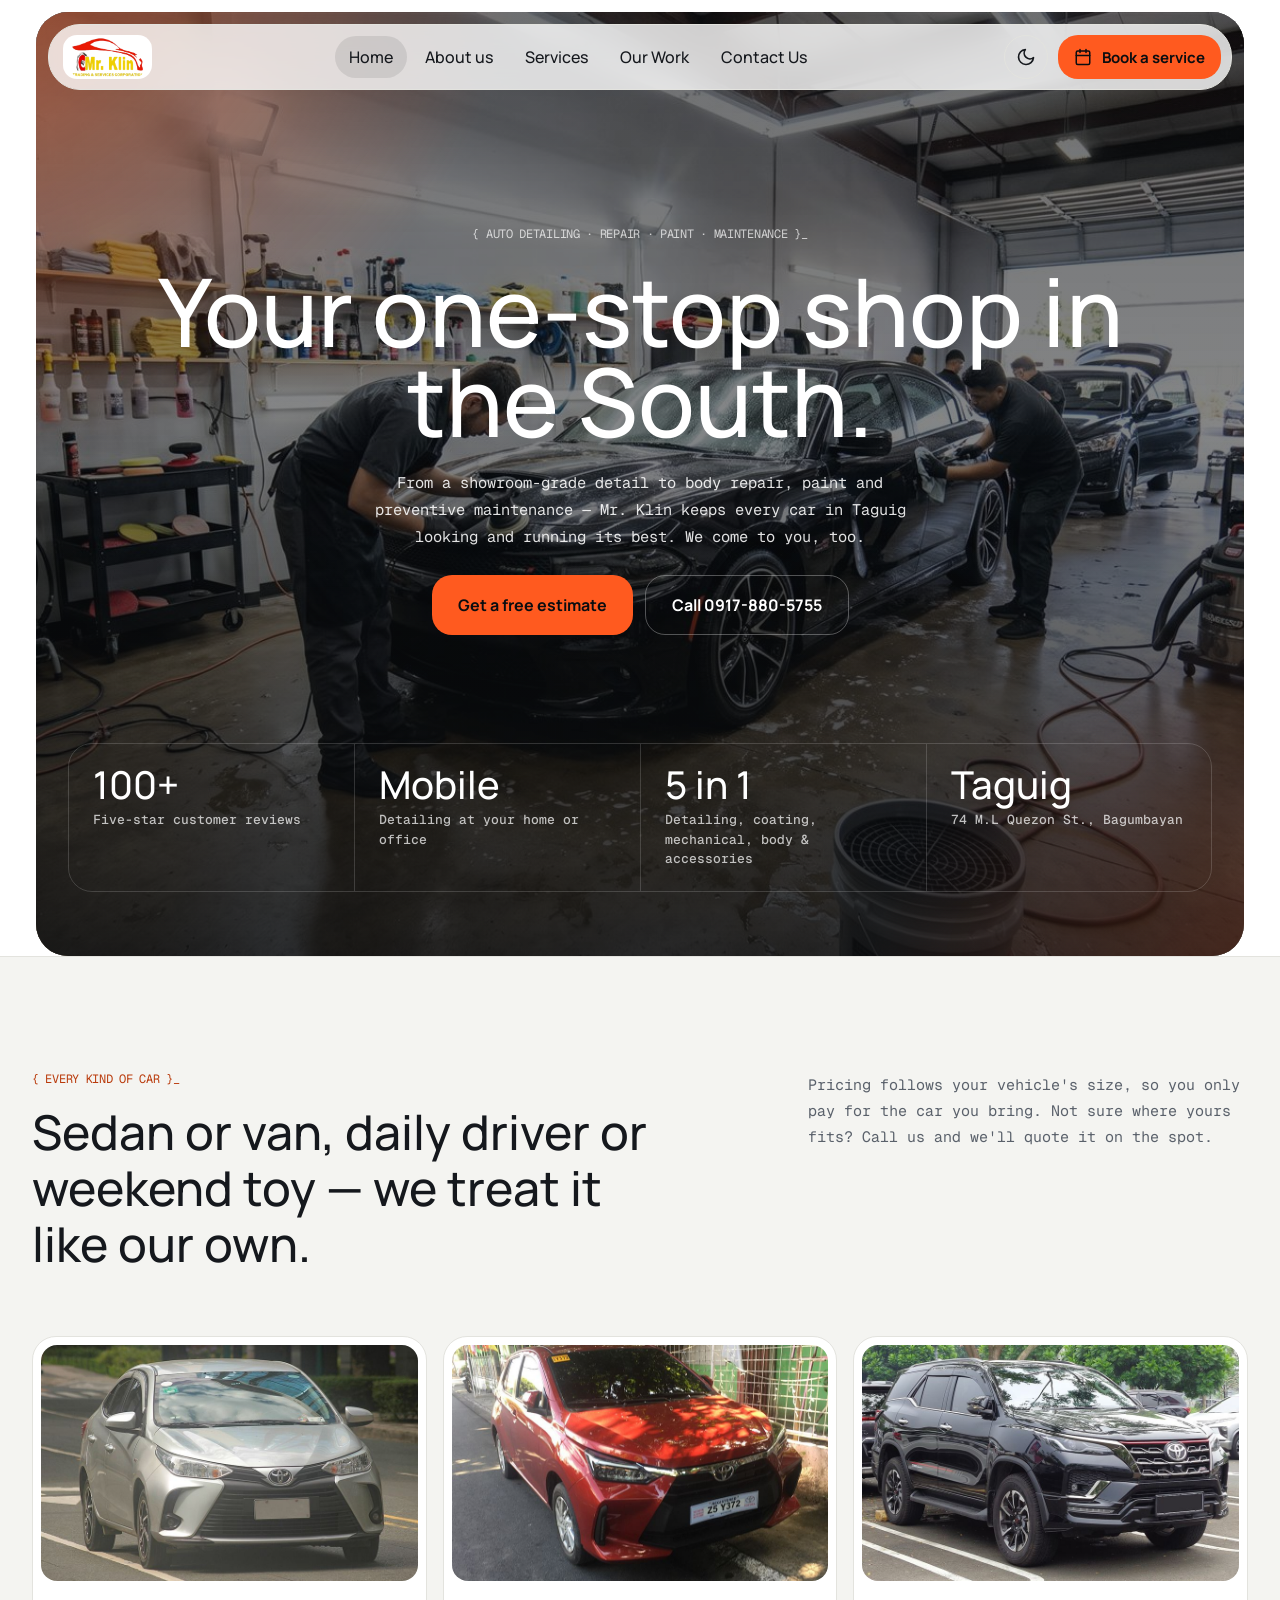
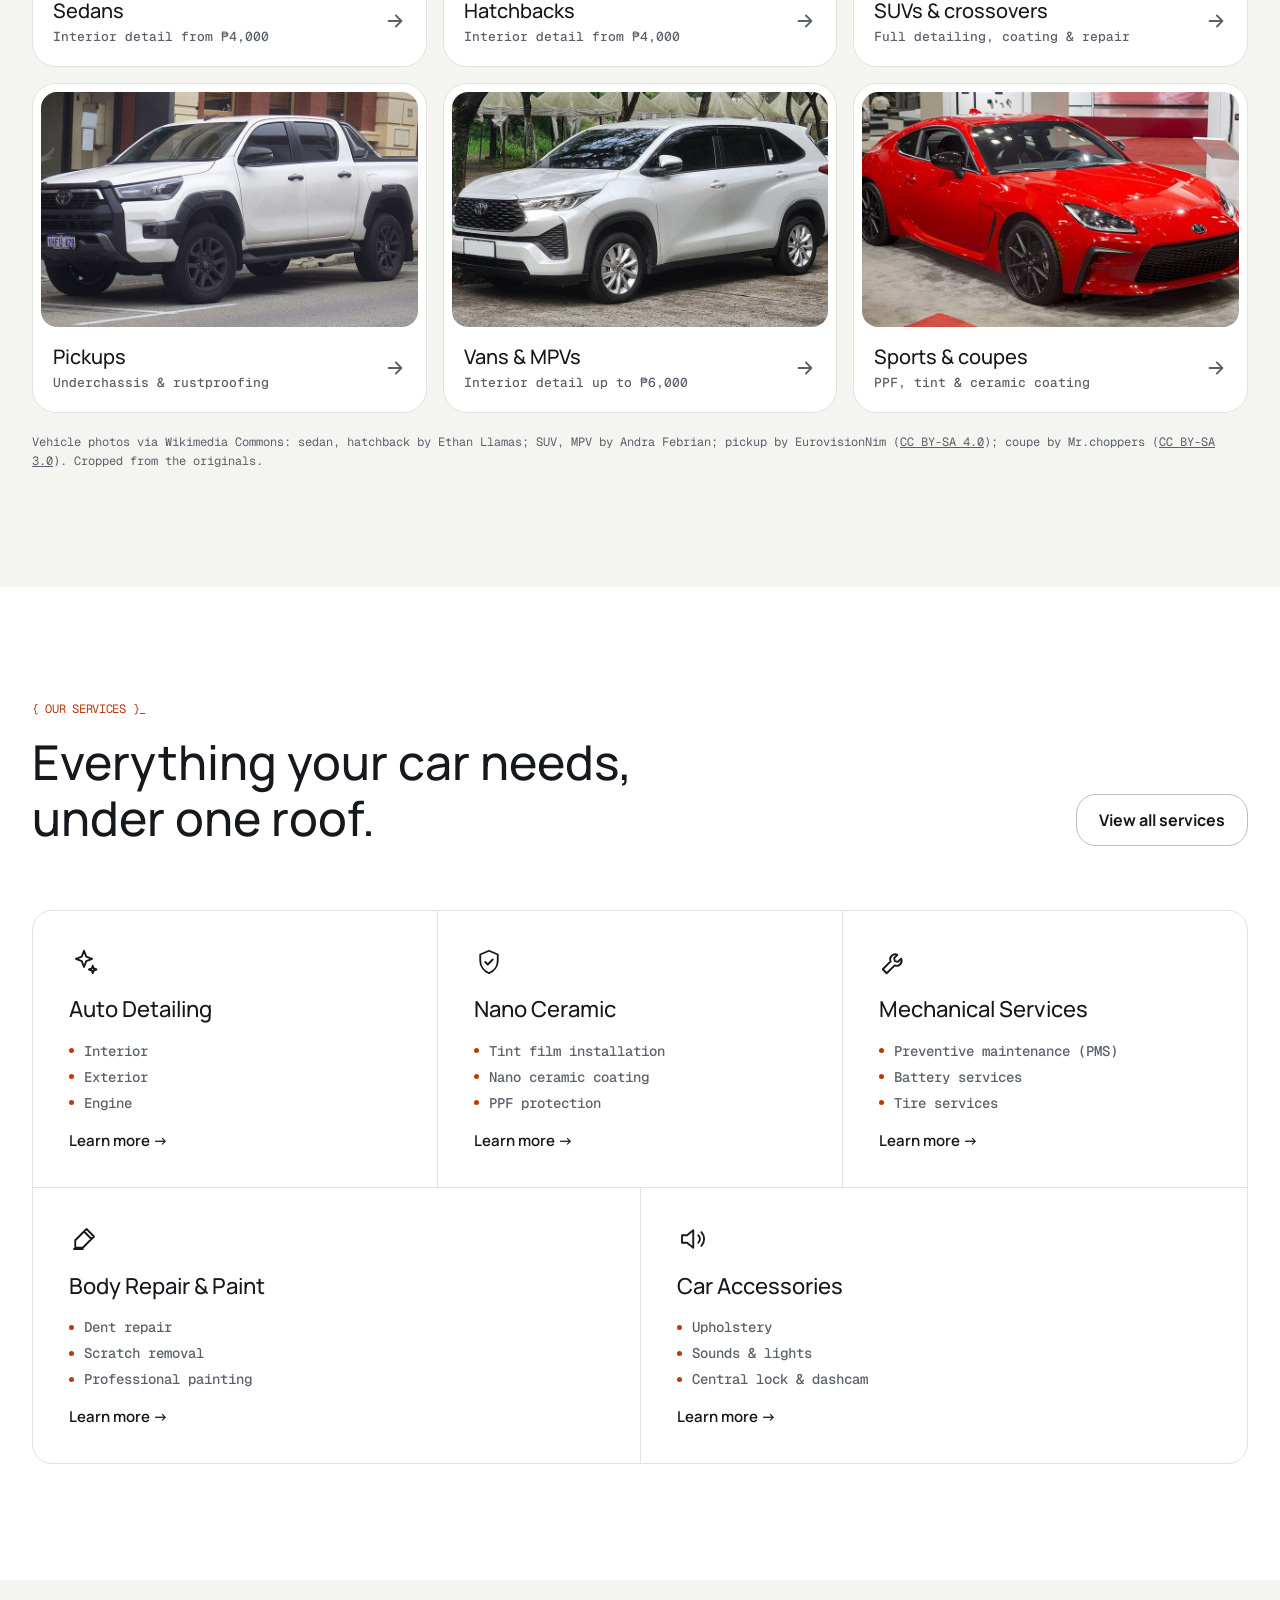
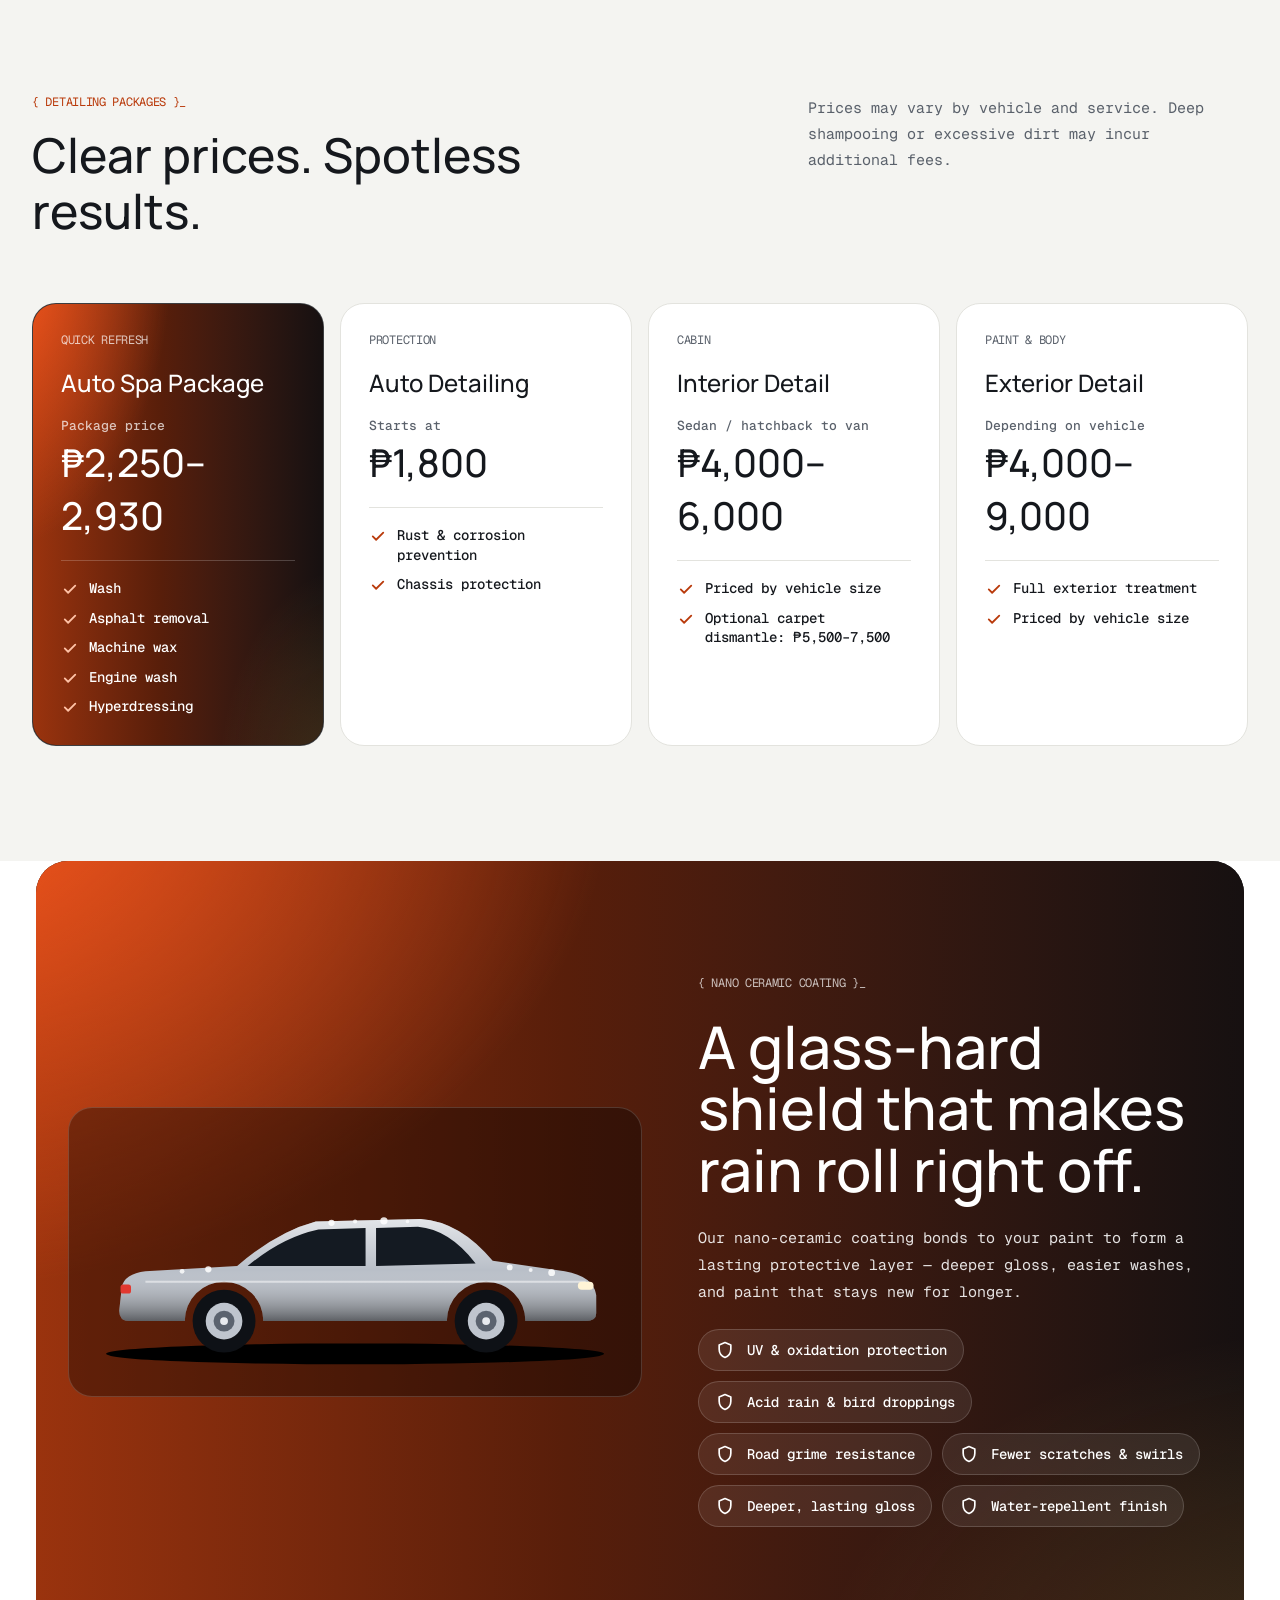
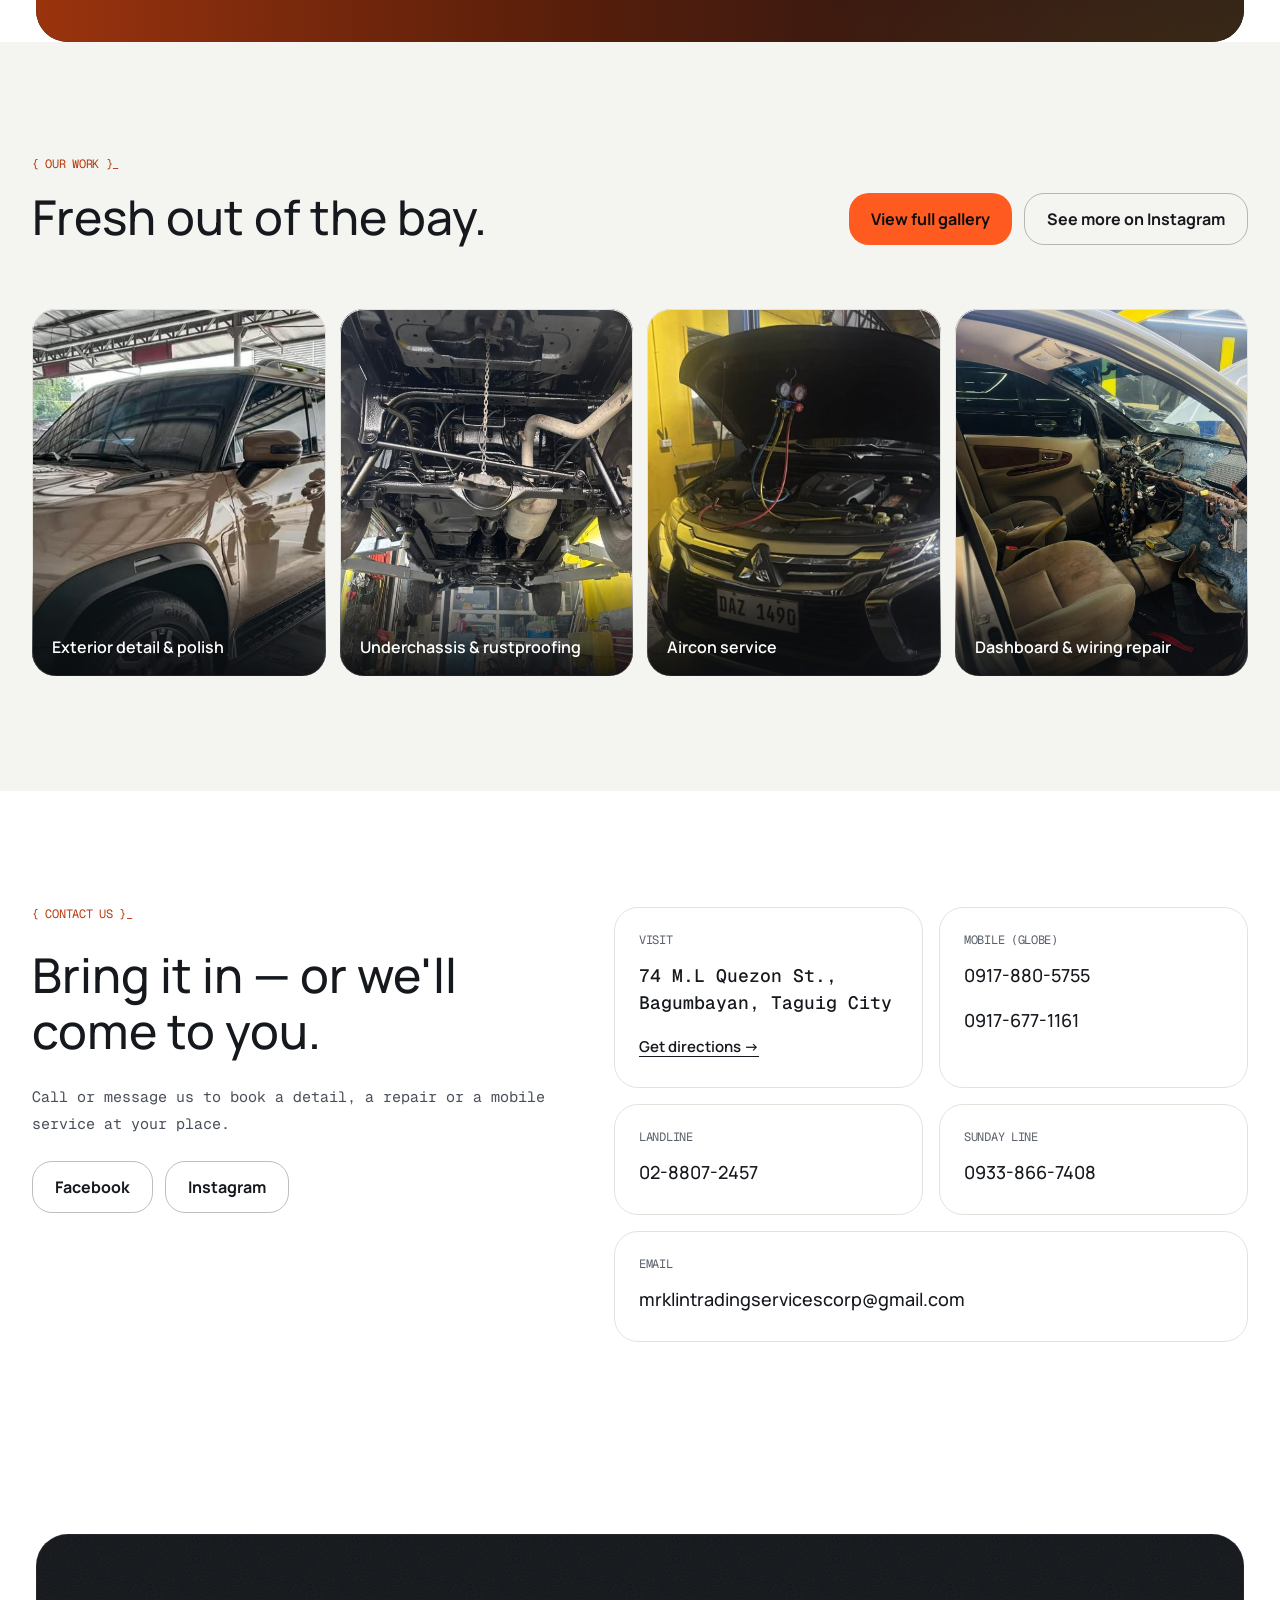
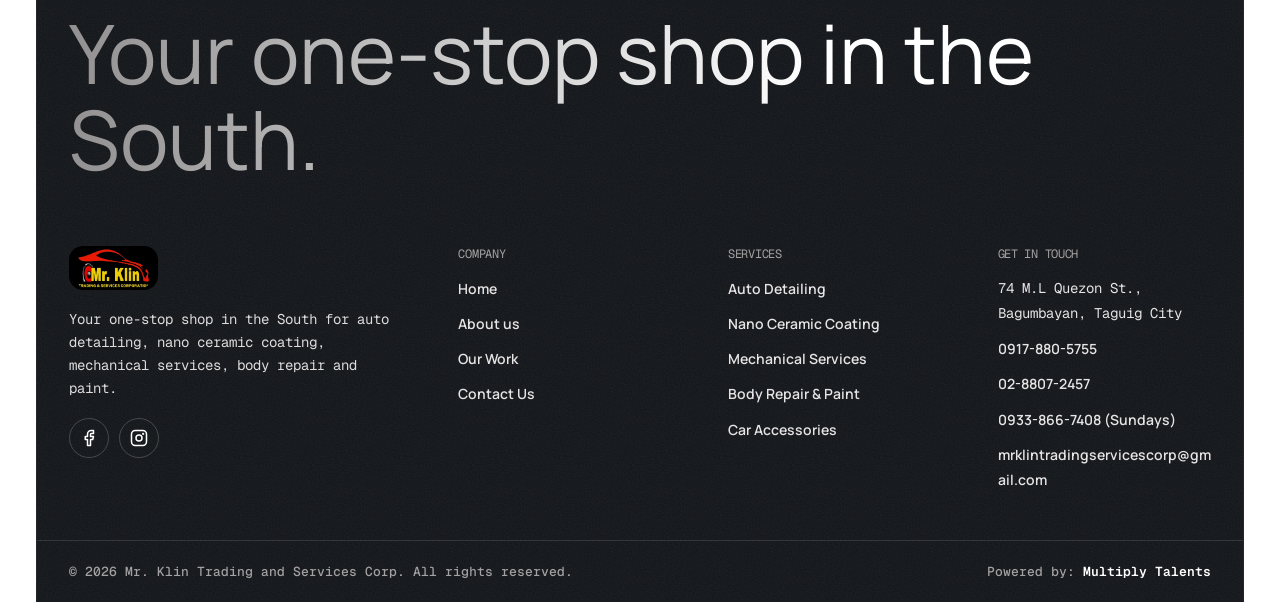
==== commit fd7f5a56: "Restyle the gallery and photo viewer to match the new design Gallery tiles get 24px rounded corners " ====
--- a/website/index.html
+++ b/website/index.html
@@ -714,12 +714,53 @@
   .benefit { flex: 0 1 auto; padding: 10px 16px; border-radius: 999px; background: rgba(255,255,255,.08); border: 1px solid var(--line); font-size: 14px; }
   .benefit svg { color: var(--text); }
 
-  /* Gallery */
-  .gallery { gap: 12px; }
-  .gallery figure, .gal-item { border-radius: 12px; }
-  .gallery figcaption, .gal-cap { font-family: var(--f-mono) !important; font-size: 14px; font-weight: 400; }
-  .gal-cap small { color: #FFB08F; }
-  .lb-figure img { border-radius: 12px; }
+  /* Gallery: rounded tiles with a hairline edge, readable captions */
+  .gallery, .gal-grid { gap: 14px; }
+  .gallery figure, .gal-item {
+    border-radius: 24px; outline: 1px solid var(--line); outline-offset: -1px;
+    transition: outline-color .3s, transform .3s;
+  }
+  .gallery figure:hover, .gal-item:hover { outline-color: var(--outline); }
+  .gal-item:focus-visible { outline: 2px solid var(--accent); outline-offset: 3px; }
+  .gallery figure img, .gal-item img { transition: transform .6s cubic-bezier(.2,.7,.2,1); }
+  .gallery figure:not(.placeholder) figcaption, .gal-cap {
+    padding: 64px 20px 18px; gap: 6px; font-family: var(--f-sans) !important; font-size: 16px; font-weight: 600; line-height: 1.3;
+    background: linear-gradient(to top, rgba(11,13,16,.92) 0%, rgba(11,13,16,.55) 55%, rgba(11,13,16,0) 100%);
+  }
+  .gal-cap small {
+    font-size: 11px; font-weight: 400; letter-spacing: -0.2px !important; text-transform: uppercase; color: #FFB08F;
+  }
+  .gal-cap small::before { content: "{\00a0"; }
+  .gal-cap small::after { content: "\00a0}_"; }
+  .gal-bar { margin-bottom: 24px; }
+  .gal-bar .btn-ghost { min-height: 44px; }
+  .gal-empty { font-family: var(--f-mono) !important; color: var(--muted); }
+
+  /* Photo viewer: framed photo on a dark stage with a soft orange glow */
+  dialog.lightbox {
+    background:
+      radial-gradient(60% 50% at 50% 0%, rgba(255,90,31,.2) 0%, rgba(255,90,31,0) 70%),
+      rgba(11,13,16,.97);
+  }
+  .lb-figure { gap: 18px; }
+  .lb-figure img {
+    border-radius: 20px; padding: 8px; background: rgba(255,255,255,.08); border: 1px solid rgba(255,255,255,.16);
+    max-height: calc(100dvh - 180px);
+  }
+  .lb-figure strong { font-size: clamp(18px, 2vw, 24px); font-weight: 500; }
+  .lb-figure span { font-family: var(--f-mono) !important; font-size: 13px; color: #A3A9B3; }
+  .lb-btn {
+    width: 52px; height: 52px; border-radius: 999px; border: 1px solid rgba(255,255,255,.18);
+    background: rgba(255,255,255,.08); backdrop-filter: blur(10px); -webkit-backdrop-filter: blur(10px);
+  }
+  .lb-btn:hover { background: rgba(255,255,255,.16); }
+  .lb-btn:focus-visible { outline: 2px solid #FF5A1F; outline-offset: 3px; }
+  @media (max-width: 560px) {
+    .gallery, .gal-grid { gap: 10px; }
+    .gallery figure, .gal-item { border-radius: 18px; }
+    .gallery figure:not(.placeholder) figcaption, .gal-cap { padding: 44px 14px 12px; font-size: 14px; }
+    .lb-figure img { padding: 6px; border-radius: 16px; max-height: calc(100dvh - 200px); }
+  }
 
   /* Contact */
   .contact-card { padding: 24px; }
@@ -769,6 +810,38 @@
     border-radius: 24px !important; background: var(--field); border: 1px solid var(--line); min-height: 52px; padding: 12px 20px;
   }
   .msg-form textarea, .bk-field textarea { border-radius: 20px !important; }
+
+  /* Contact form: same glow-topped panel as the booking popup */
+  .msg-form {
+    position: relative; isolation: isolate; overflow: hidden; border-radius: 32px; padding: clamp(24px, 3vw, 36px);
+  }
+  .msg-form::before {
+    content: ""; position: absolute; inset: 0 0 auto 0; height: 220px; z-index: -1; pointer-events: none;
+    background: var(--furnace); opacity: .55;
+    -webkit-mask-image: linear-gradient(180deg, #000 0%, rgba(0,0,0,.4) 45%, transparent 100%);
+            mask-image: linear-gradient(180deg, #000 0%, rgba(0,0,0,.4) 45%, transparent 100%);
+  }
+  [data-theme="light"] .msg-form::before {
+    background: radial-gradient(90% 100% at 0% 0%, rgba(255,90,31,.38) 0%, rgba(255,90,31,0) 70%); opacity: 1;
+  }
+  .msg-form .bk-fields { gap: 18px 16px; }
+  .msg-form .bk-field { display: block; font-size: 14px; font-weight: 600; color: var(--text); }
+  .msg-form .bk-field small { font-weight: 400; margin-left: 4px; }
+  .msg-form .bk-field :is(input, select, textarea) { display: block; width: 100%; margin-top: 8px; font-size: 16px; font-weight: 500; color: var(--text); }
+  .msg-form textarea { min-height: 150px; resize: vertical; line-height: 1.6; }
+  .msg-form select {
+    -webkit-appearance: none; appearance: none; cursor: pointer; padding-right: 48px;
+    background-image: url("data:image/svg+xml,%3Csvg xmlns='http://www.w3.org/2000/svg' width='16' height='16' viewBox='0 0 24 24' fill='none' stroke='%23A3A9B3' stroke-width='2' stroke-linecap='round' stroke-linejoin='round'%3E%3Cpath d='m6 9 6 6 6-6'/%3E%3C/svg%3E");
+    background-repeat: no-repeat; background-position: right 18px center;
+  }
+  .msg-form select option { background: var(--card); color: var(--text); }
+  .msg-form ::placeholder { color: var(--muted); opacity: .8; }
+  .msg-form .cta-row { margin-top: 24px !important; padding-top: 22px; border-top: 1px solid var(--line); gap: 10px; }
+  .msg-form .bk-error { margin-top: 14px; }
+  @media (max-width: 640px) {
+    .msg-form { border-radius: 24px; padding: 20px; }
+    .msg-form .cta-row .btn { flex: 1 1 100%; justify-content: center; }
+  }
   .msg-form :is(input, textarea, select):focus, .bk-field :is(input, textarea):focus { outline: 2px solid var(--mark); outline-offset: 1px; border-color: transparent; }
 
   /* ---------- Booking details page ---------- */
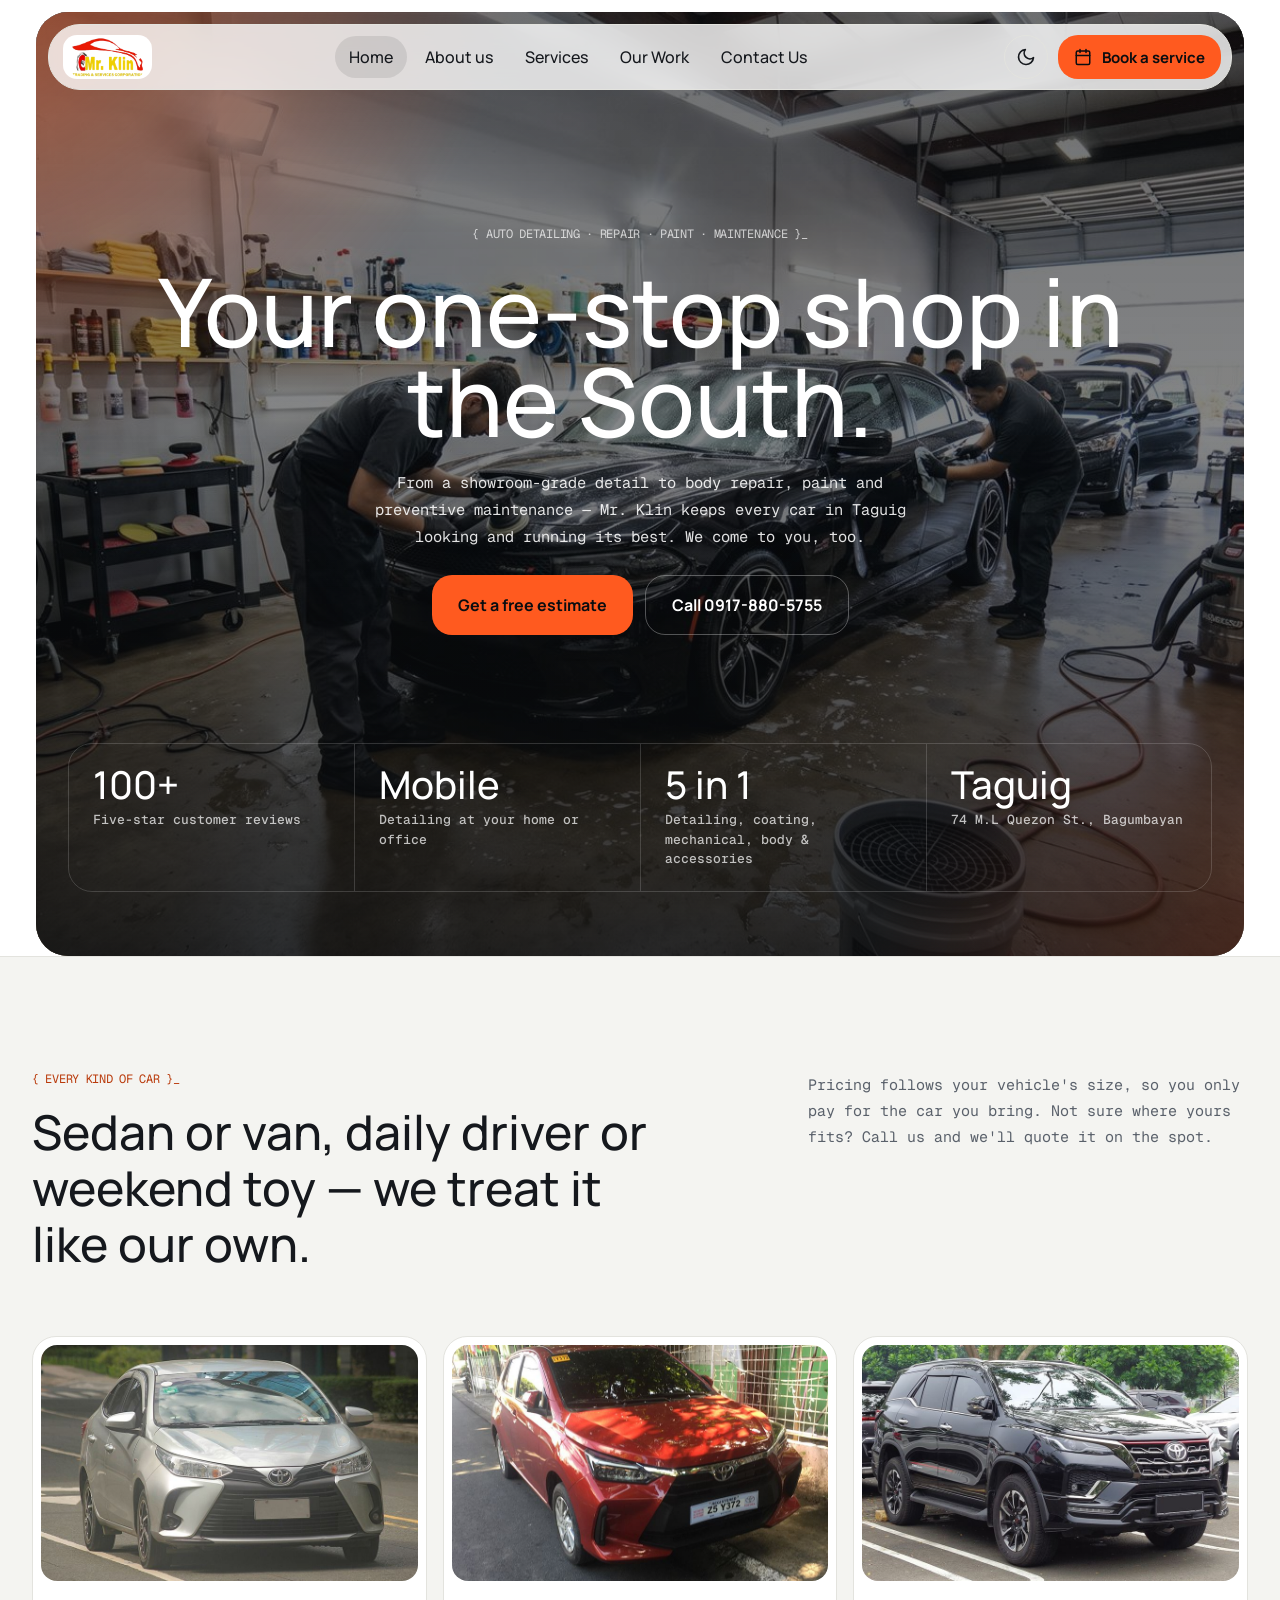
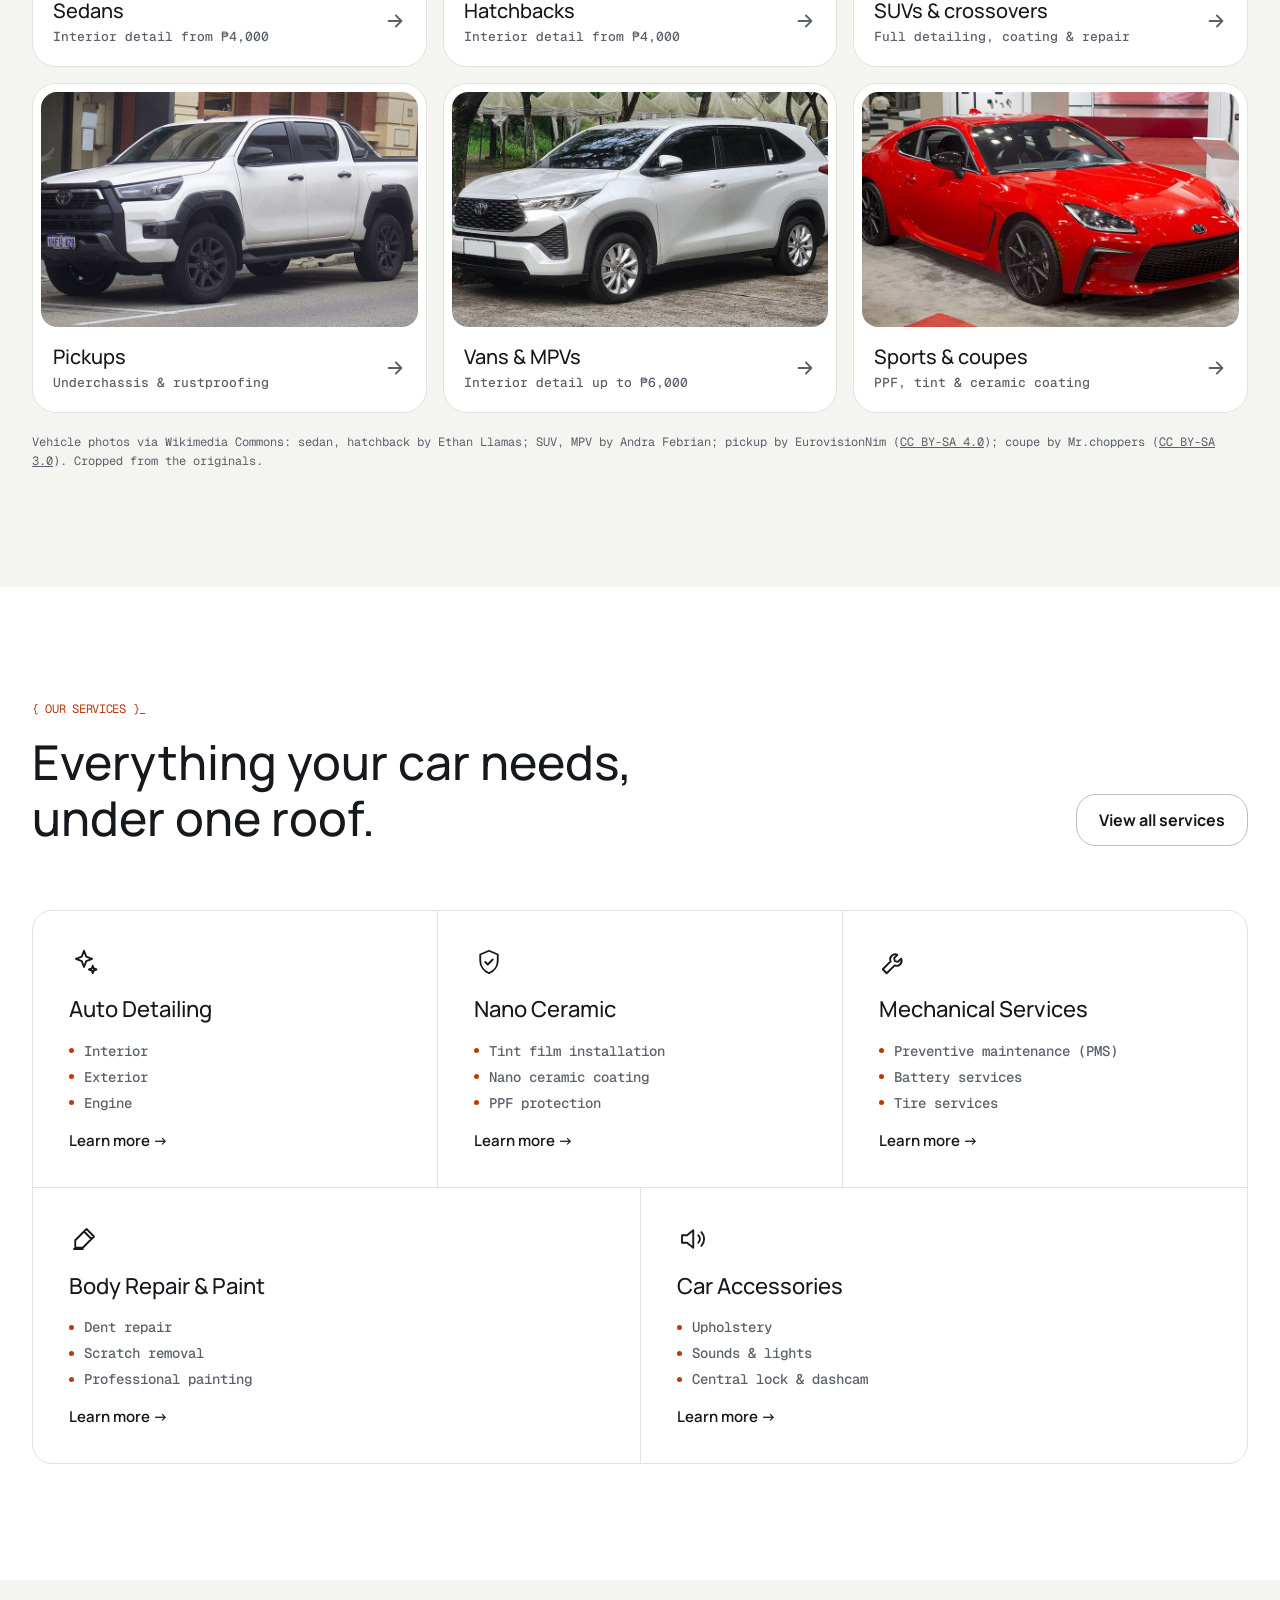
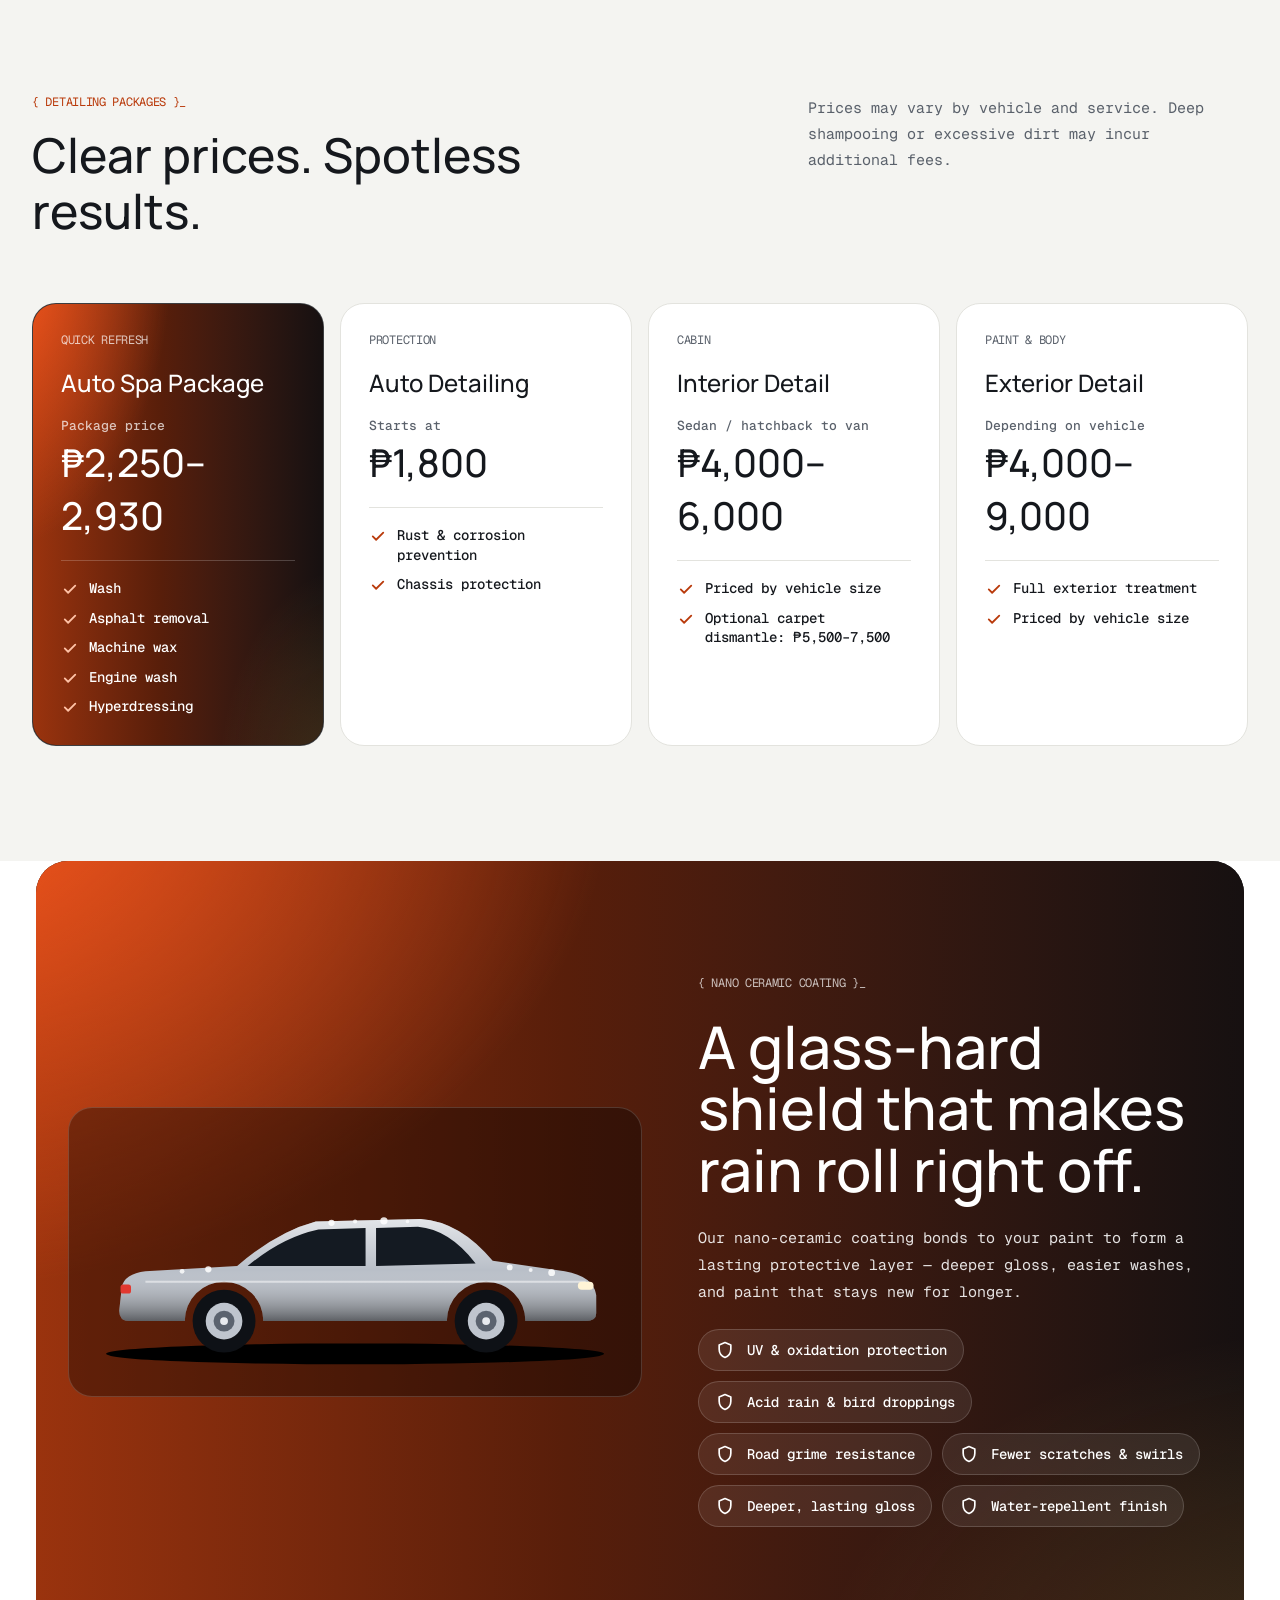
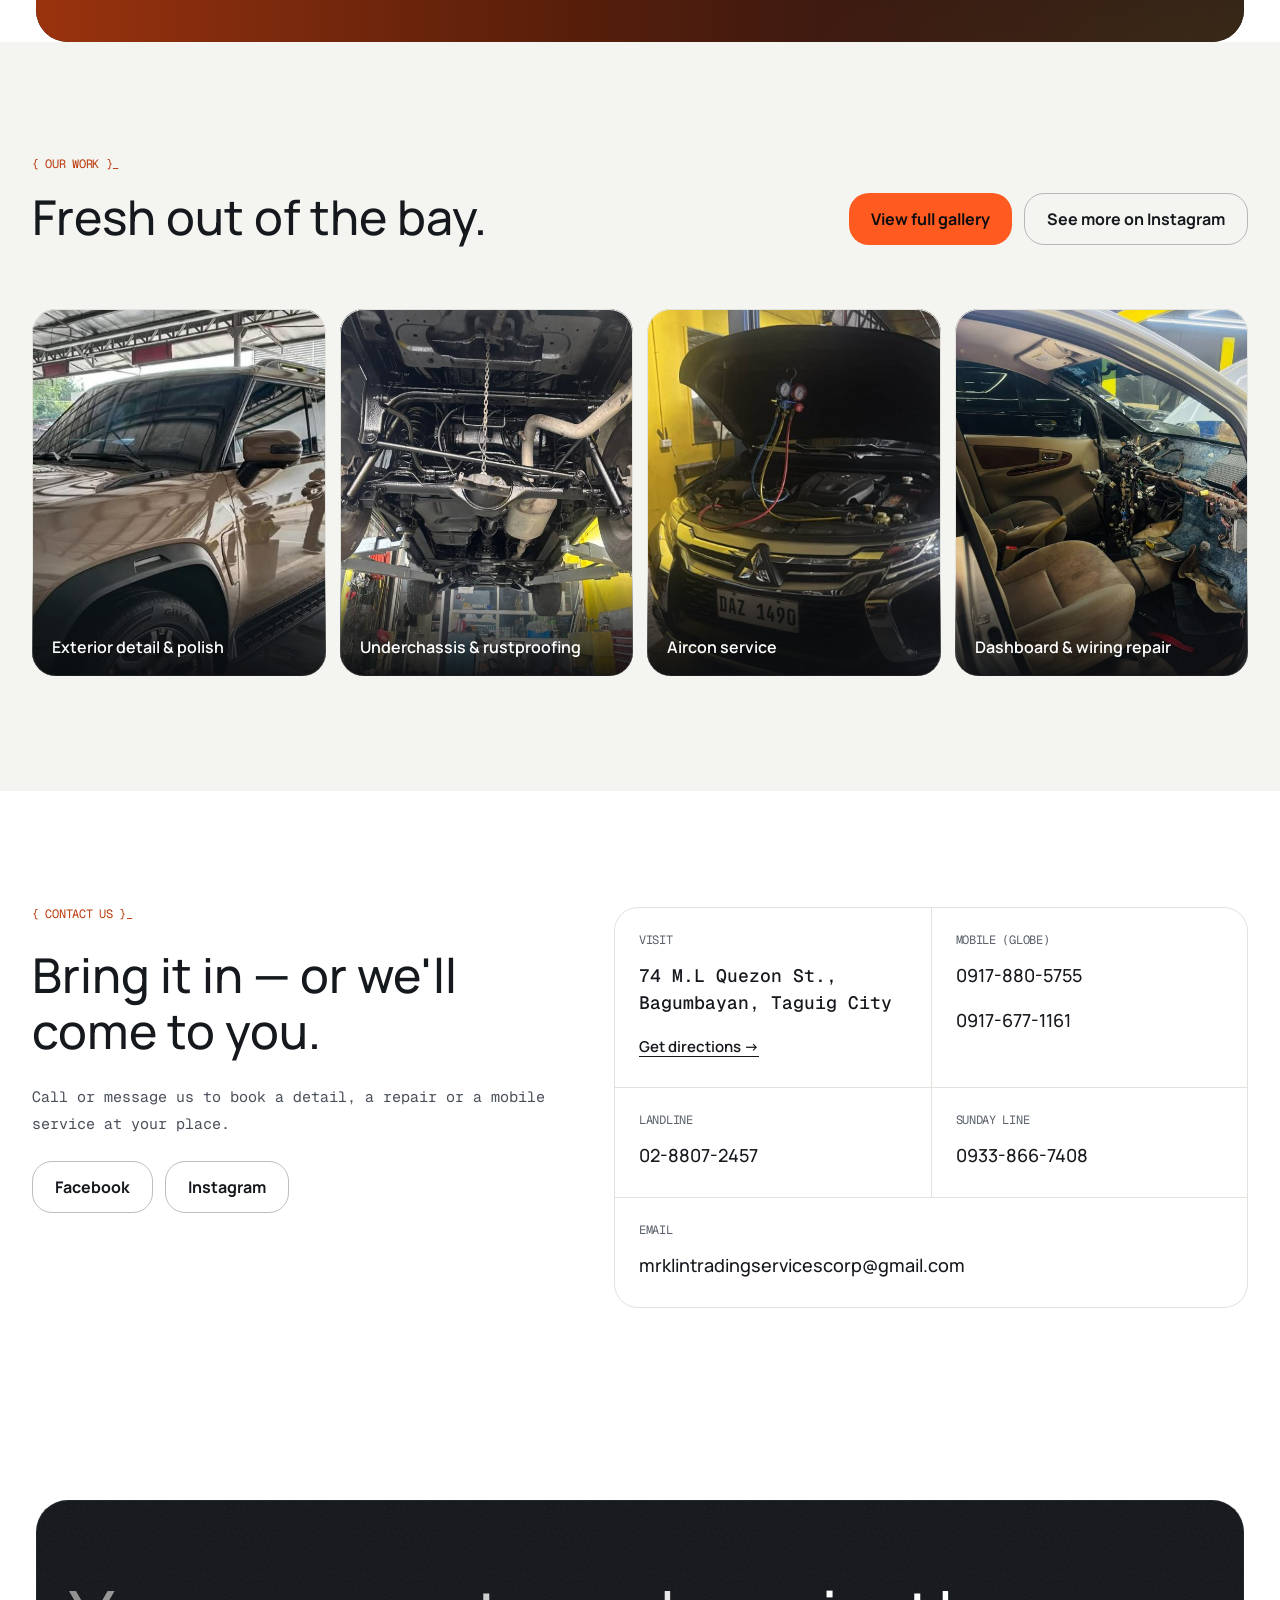
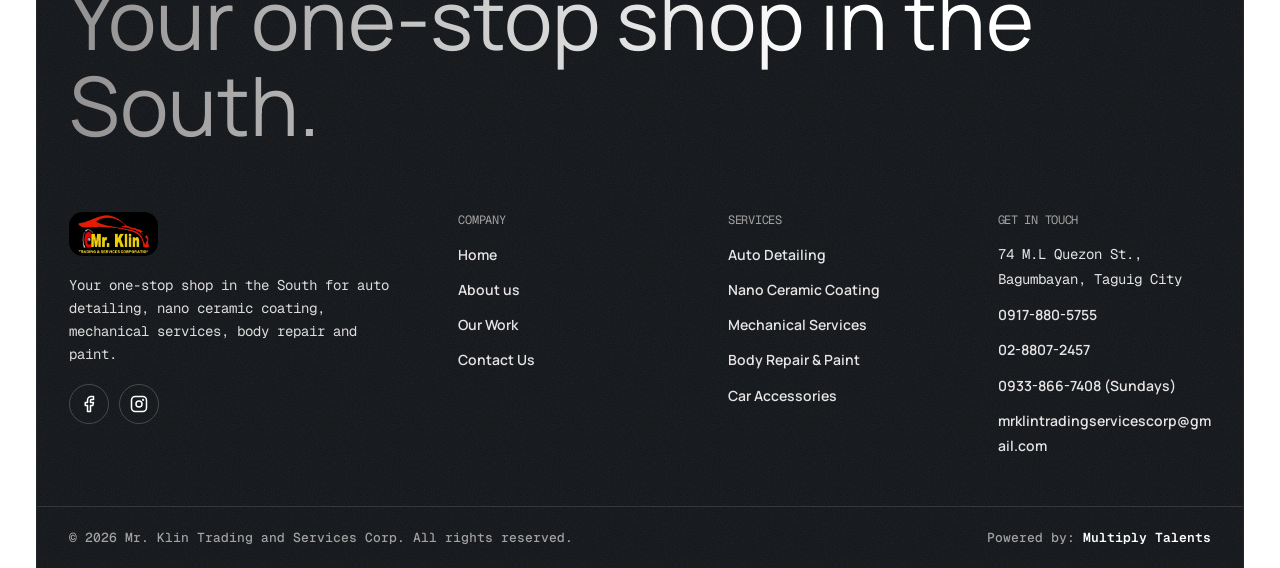
==== commit 11687845: "Restyle the about page to match the new design The four promises become one hairline grid with icons" ====
--- a/website/index.html
+++ b/website/index.html
@@ -778,24 +778,128 @@
   .offer { padding: 26px 8px; }
   .offer b { font-size: 13px; font-weight: 400; color: var(--muted); }
   .offer h3 { font-size: clamp(22px, 2.4vw, 30px); }
-  .svc-photo { border-radius: 24px; border: 1px solid var(--line); box-shadow: none; }
+  /* ---------- About page ---------- */
+  /* Promises: one hairline grid, icons in orange circles */
+  .values {
+    display: grid; grid-template-columns: repeat(4, minmax(0, 1fr)); gap: 1px; background: var(--line);
+    border: 1px solid var(--line); border-radius: 24px; overflow: hidden;
+  }
+  .values .value { border: 0; border-radius: 0; background: var(--base); padding: clamp(24px, 2.6vw, 32px); gap: 14px; min-height: 260px; transition: background-color .2s; }
+  .values .value:hover { background: var(--card); }
+  .value .service-icon {
+    width: 48px; height: 48px; border-radius: 999px; background: rgba(255,90,31,.14); border: 1px solid rgba(255,90,31,.35);
+    color: var(--kicker); justify-content: center; margin-bottom: 6px;
+  }
+  .value .service-icon svg { width: 22px; height: 22px; }
+  .value h3 { font-size: 20px; line-height: 1.3; }
+  @media (max-width: 900px) { .values { grid-template-columns: repeat(2, minmax(0, 1fr)); } }
+  @media (max-width: 560px) {
+    .values { grid-template-columns: minmax(0, 1fr); }
+    .values .value { min-height: 0; display: grid; grid-template-columns: 48px minmax(0, 1fr); column-gap: 16px; align-items: start; }
+    .values .value .service-icon { grid-row: span 2; margin: 0; }
+    .values .value h3 { align-self: center; }
+  }
+  /* Five services: rounded list of rows with an arrow */
+  .offer-list { border: 1px solid var(--line); border-radius: 24px; overflow: hidden; }
+  .offer {
+    position: relative; align-items: center; gap: 24px; padding: 24px 72px 24px 28px; border-bottom: 1px solid var(--line);
+    transition: background-color .2s;
+  }
+  .offer:last-child { border-bottom: 0; }
+  .offer:hover { padding-left: 28px; background: var(--field); }
+  .offer b { font-size: 13px; color: var(--kicker); min-width: 24px; }
+  .offer::after {
+    content: "\2192"; position: absolute; right: 24px; top: 50%; translate: 0 -50%; width: 36px; height: 36px;
+    display: flex; align-items: center; justify-content: center; border-radius: 999px; border: 1px solid var(--outline);
+    color: var(--text); transition: background-color .2s, color .2s, border-color .2s, transform .2s;
+  }
+  .offer:hover::after { background: var(--accent); border-color: var(--accent); color: var(--on-accent); transform: translateX(3px); }
+  @media (max-width: 640px) { .offer { padding: 18px 60px 18px 18px; gap: 14px; } .offer:hover { padding-left: 18px; } .offer::after { right: 14px; } }
+  /* Four steps: big numbers, first step glows orange */
+  .steps {
+    display: grid; grid-template-columns: repeat(4, minmax(0, 1fr)); gap: 14px;
+  }
+  .steps li { position: relative; isolation: isolate; overflow: hidden; border-radius: 24px; padding: 28px; gap: 12px; min-height: 240px; }
+  .steps span {
+    width: auto; height: auto; padding: 0; border-radius: 0; background: none; color: var(--text);
+    font-family: var(--f-sans) !important; font-size: 56px; font-weight: 500; line-height: 1; margin-bottom: auto;
+  }
+  .steps li:first-child { border: 0; background: var(--soot); color: #FFF; --text: #FFFFFF; --muted: rgba(255,255,255,.82); --body: rgba(255,255,255,.88); }
+  .steps li:first-child::before { content: ""; position: absolute; inset: -10%; z-index: -1; background: var(--furnace); }
+  .steps li:first-child h3 { color: #FFF; }
+  @media (max-width: 900px) { .steps { grid-template-columns: repeat(2, minmax(0, 1fr)); } }
+  @media (max-width: 560px) {
+    .steps { grid-template-columns: minmax(0, 1fr); gap: 10px; }
+    .steps li { min-height: 0; display: grid; grid-template-columns: 56px minmax(0, 1fr); column-gap: 14px; padding: 22px; }
+    .steps span { grid-row: span 2; font-size: 40px; margin: 0; }
+  }
+  /* Visit / contact details: one hairline grid */
+  .contact-cards { gap: 1px; background: var(--line); border: 1px solid var(--line); border-radius: 24px; overflow: hidden; }
+  .contact-cards .contact-card { border: 0; border-radius: 0; background: var(--base); transition: background-color .2s; }
+  .contact-cards .contact-card:hover { background: var(--card); }
+  @media (max-width: 640px) {
+    .contact-cards { gap: 1px; }
+    .contact-cards .contact-card:first-child, .contact-cards .contact-card:last-child { flex-basis: 100%; }
+    .contact-card a.num[href^="mailto:"] { font-size: 15px; overflow-wrap: normal; word-break: normal; }
+  }
+
+  /* Service photos sit in a rounded bezel, like the homepage photo */
+  .svc-photo {
+    border-radius: 28px; padding: 8px; background: rgba(127,127,127,.12); border: 1px solid var(--line); box-shadow: none;
+  }
+  .svc-photo img { border-radius: 20px; }
   .svc-photo::after { display: none; }
-  .svc-panel { border-radius: 24px; background: var(--graphite); border: 1px solid rgba(255,255,255,.1); color: #FF7A45; }
-  .svc-panel::before { background: var(--crimson); opacity: .22; border-radius: 50%; }
-  .svc-panel p { color: rgba(255,255,255,.82); }
-  .svc-items li::before { background: var(--mark); border-radius: 50%; }
+  /* Body repair panel glows orange like the site's highlight frames */
+  .svc-panel {
+    border-radius: 28px; border: 0; background: var(--soot); color: #FFF; isolation: isolate; overflow: hidden;
+  }
+  .svc-panel::before {
+    inset: -10%; width: auto; height: auto; border-radius: 0; filter: none; opacity: 1; z-index: -1; background: var(--furnace);
+  }
+  .svc-panel svg { color: #FFD3BF; }
+  .svc-panel p { color: rgba(255,255,255,.9); font-size: 15px; }
+  [data-theme="light"] .svc-panel p { color: rgba(255,255,255,.9); }
+  /* Service lists: numbered hairline rows in a rounded box */
+  .svc-items { counter-reset: svc-item; border: 1px solid var(--line); border-radius: 20px; overflow: hidden; }
+  .svc-items li { counter-increment: svc-item; padding: 16px 20px 16px 64px; border-bottom: 1px solid var(--line); transition: background-color .2s; }
+  .svc-items li:last-child { border-bottom: 0; }
+  .svc-items li:hover { background: var(--field); }
+  .svc-items li::before {
+    content: counter(svc-item, decimal-leading-zero); left: 22px; top: 18px; width: auto; height: auto; border-radius: 0;
+    background: none; font-family: var(--f-mono); font-size: 13px; color: var(--kicker);
+  }
   .svc-items b { font-size: 17px; font-weight: 600; }
   .svc-items span { font-size: 14px; line-height: 1.7; }
   .svc-prices span { border-radius: 999px; background: var(--field); font-size: 13px; padding: 8px 14px; }
-  .price-table-wrap { border-radius: 24px; background: var(--card); }
+  .svc-prices b { font-family: var(--f-sans) !important; font-size: 14px; font-weight: 700; }
+  /* Price guide: hairline table with prices in the heading font */
+  .price-table-wrap { border-radius: 24px; background: transparent; border: 1px solid var(--line); }
   .price-table { font-size: 15px; }
-  .price-table thead th { background: var(--panel); }
-  .price-table tbody th { font-weight: 600; }
+  .price-table th, .price-table td { padding: 18px 24px; }
+  .price-table thead th { background: var(--field); }
+  .price-table tbody th { font-size: 16px; font-weight: 600; }
   .price-table td { font-size: 14px; line-height: 1.6; }
-  .faq { gap: 10px; }
-  .faq summary { font-size: 18px; font-weight: 500; padding: 20px 24px; }
-  .faq summary::after { color: var(--text); }
-  .faq details p { font-size: 15px; padding: 0 24px 22px; }
+  .price-table td:last-child { font-family: var(--f-sans) !important; font-size: 16px; font-weight: 700; color: var(--text); }
+  .price-table tbody tr { transition: background-color .2s; }
+  .price-table tbody tr:hover { background: var(--field); }
+  /* FAQ: one rounded list with hairline dividers */
+  .faq { gap: 0; border: 1px solid var(--line); border-radius: 24px; overflow: hidden; background: var(--card); }
+  .faq details { border: 0; border-radius: 0; background: transparent; }
+  .faq details + details { border-top: 1px solid var(--line); }
+  .faq summary { font-size: 18px; font-weight: 500; padding: 22px 24px; border-radius: 0 !important; }
+  .faq summary:hover { background: var(--field); }
+  .faq summary::after {
+    content: "+"; flex: none; width: 32px; height: 32px; display: flex; align-items: center; justify-content: center;
+    border-radius: 999px; border: 1px solid var(--outline); font-size: 18px; color: var(--text); transition: transform .25s, background-color .2s;
+  }
+  .faq details[open] summary::after { content: "+"; transform: rotate(45deg); background: var(--accent); border-color: var(--accent); color: var(--on-accent); }
+  .faq details p { font-size: 15px; padding: 0 24px 24px; max-width: 64ch; }
+  @media (max-width: 640px) {
+    .svc-items li { padding: 14px 16px 14px 52px; }
+    .svc-items li::before { left: 16px; top: 16px; }
+    .faq summary { font-size: 16px; padding: 18px; }
+    .faq details p { padding: 0 18px 20px; }
+  }
   .svc-cta { border-radius: 32px; padding: clamp(32px, 5vw, 64px); }
   .svc-cta .btn-ghost { border-color: rgba(255,255,255,.3); }
   .reach-card { padding: 24px; }
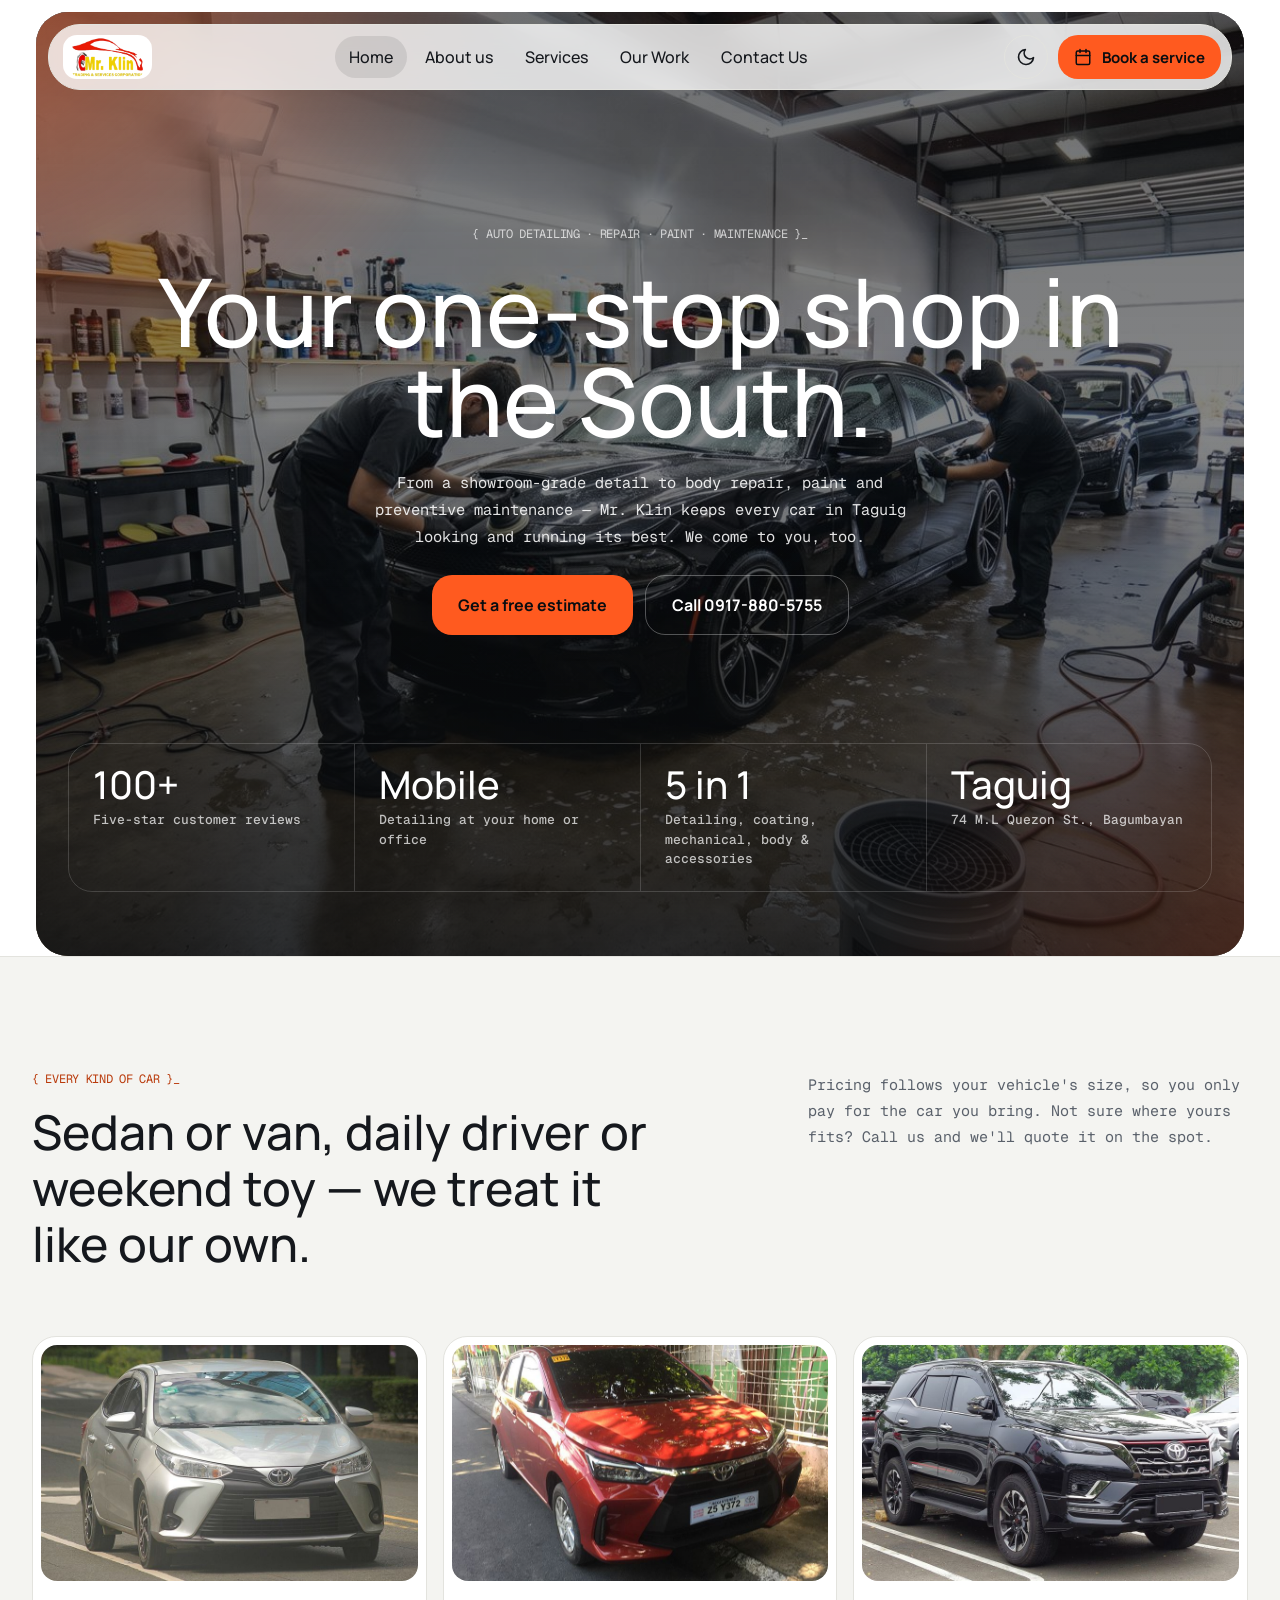
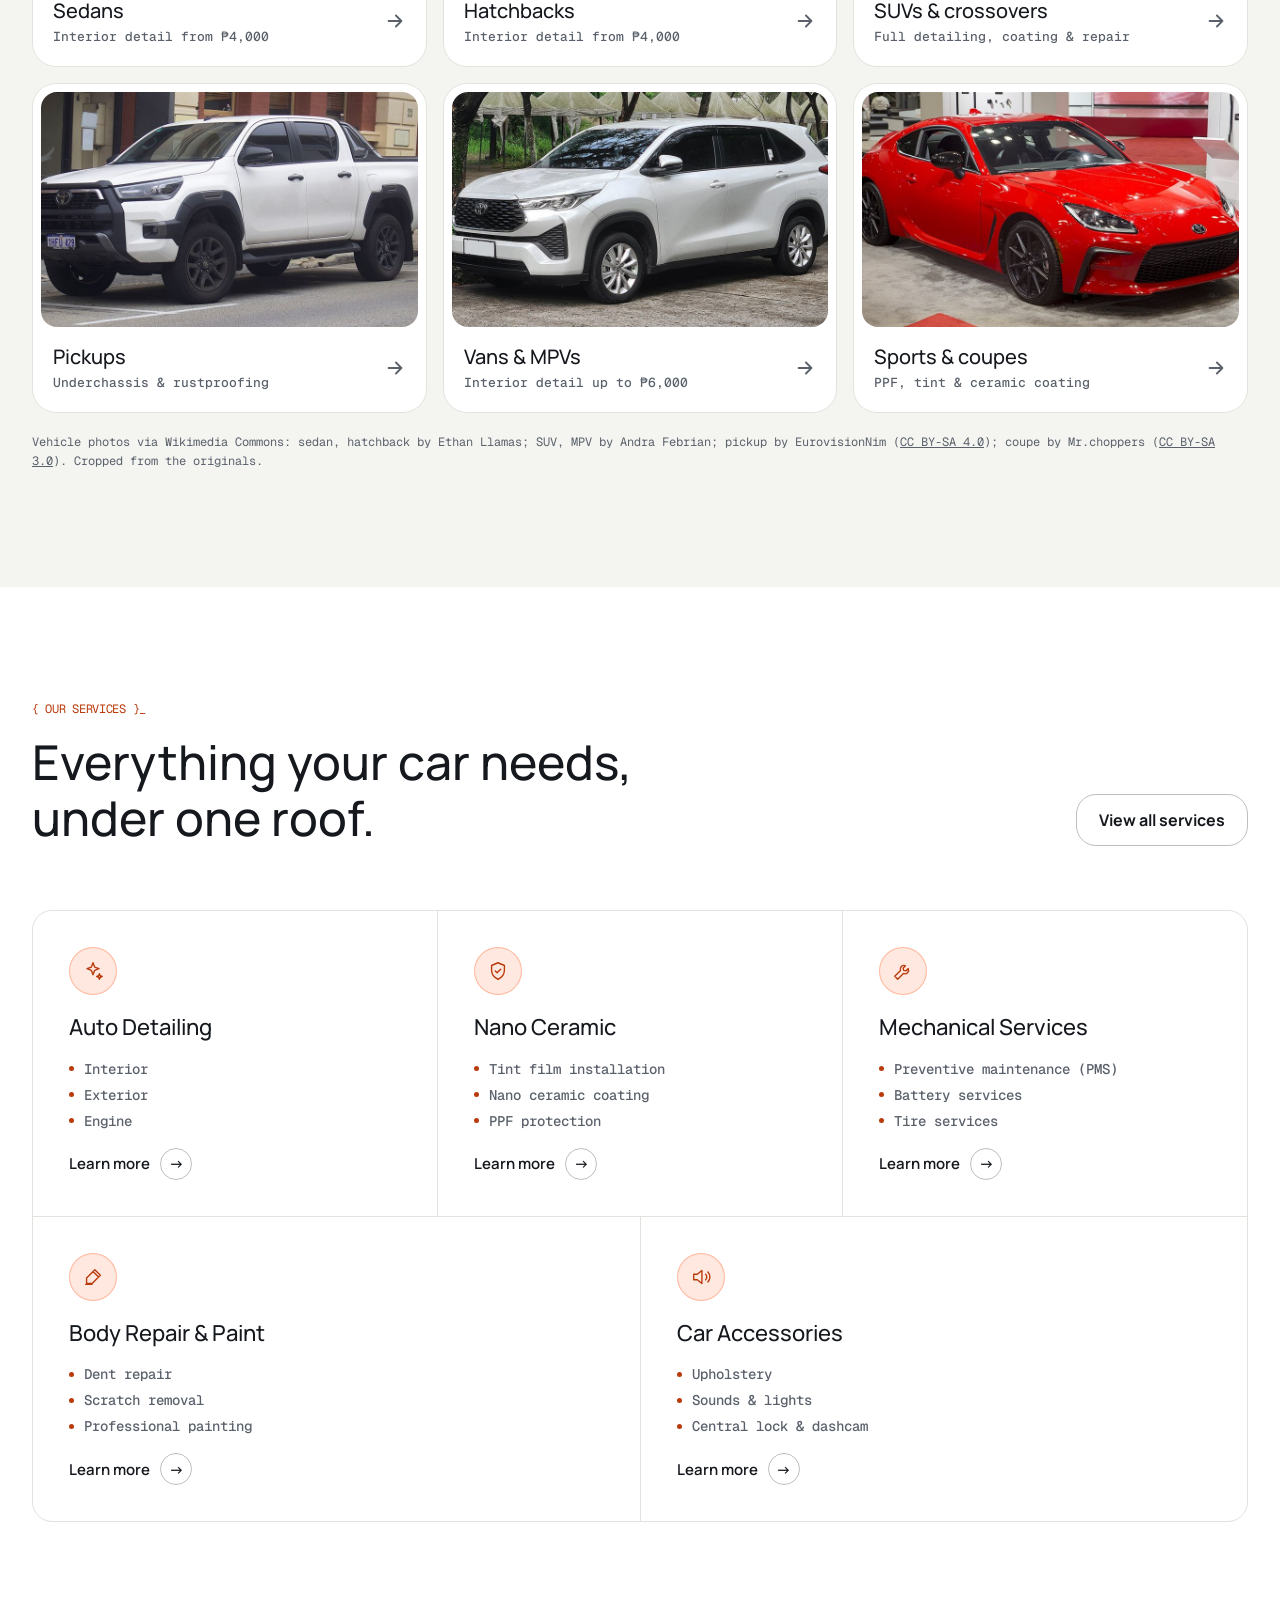
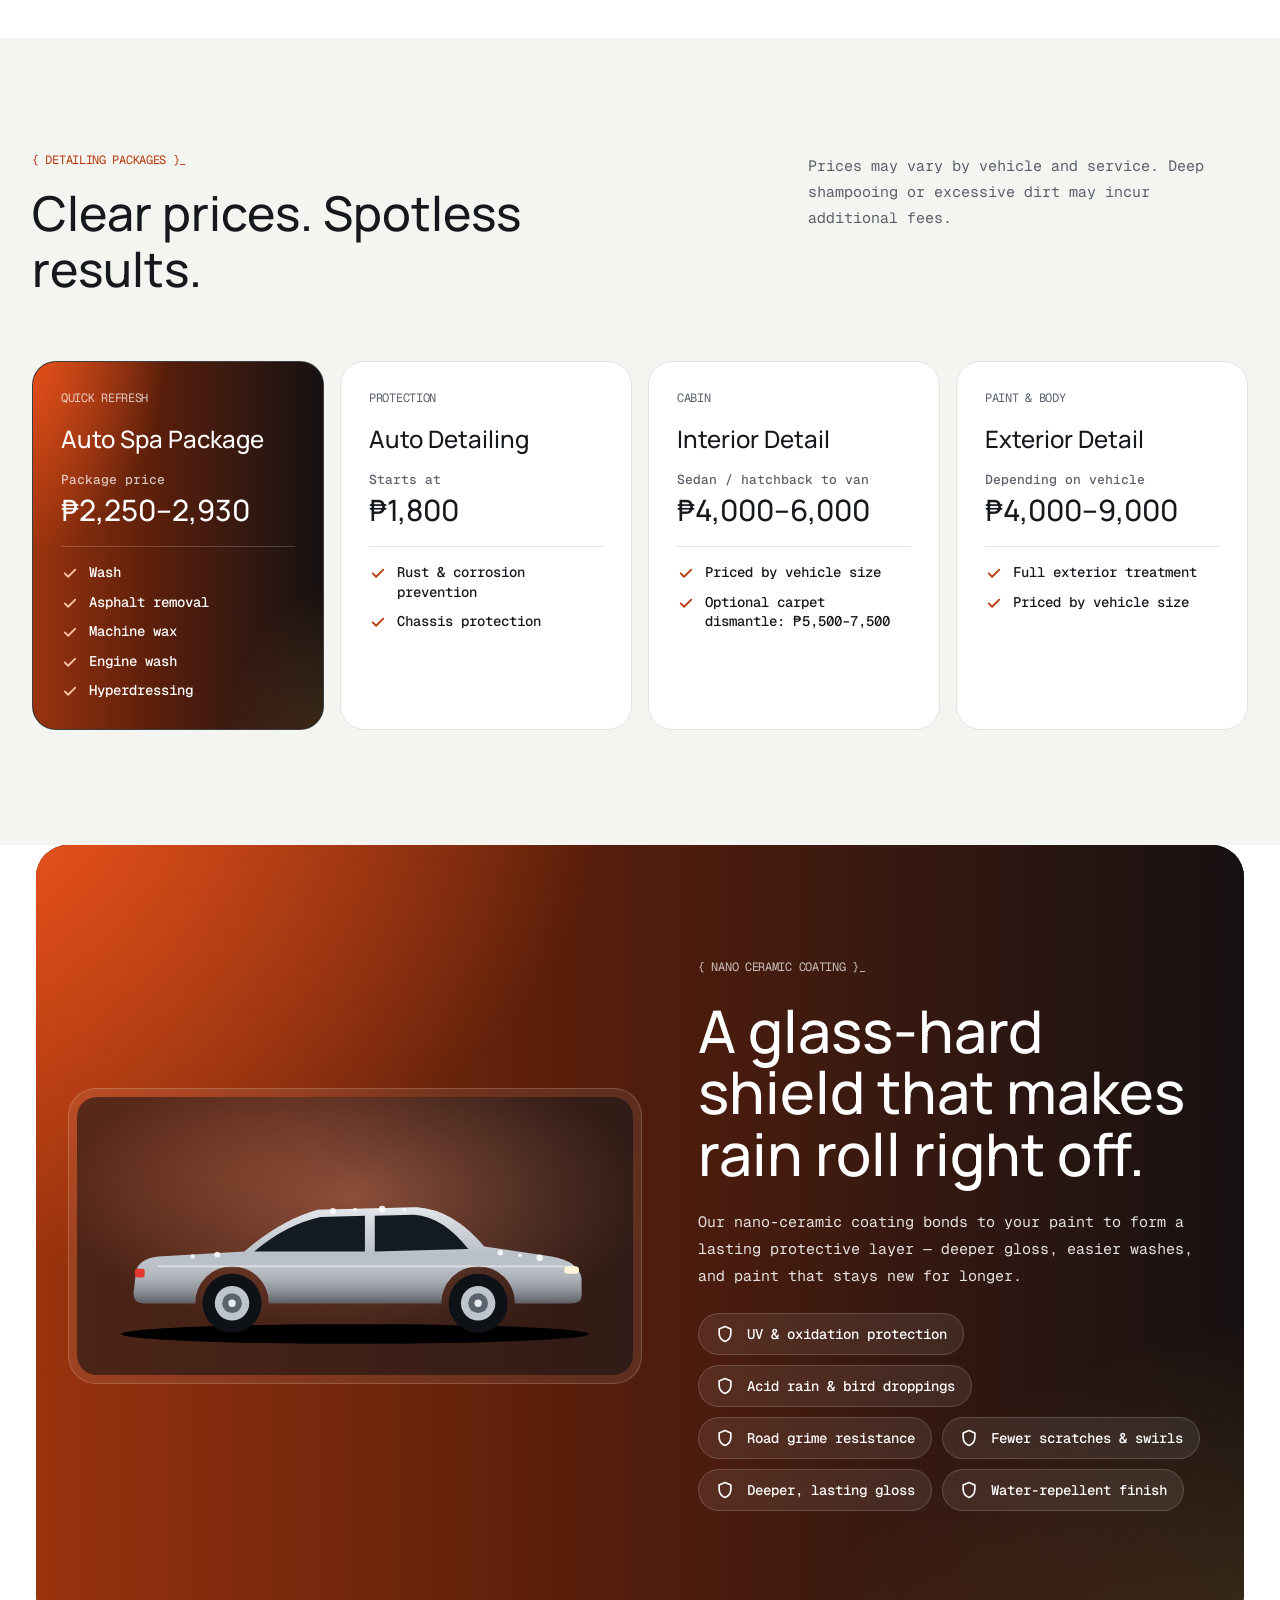
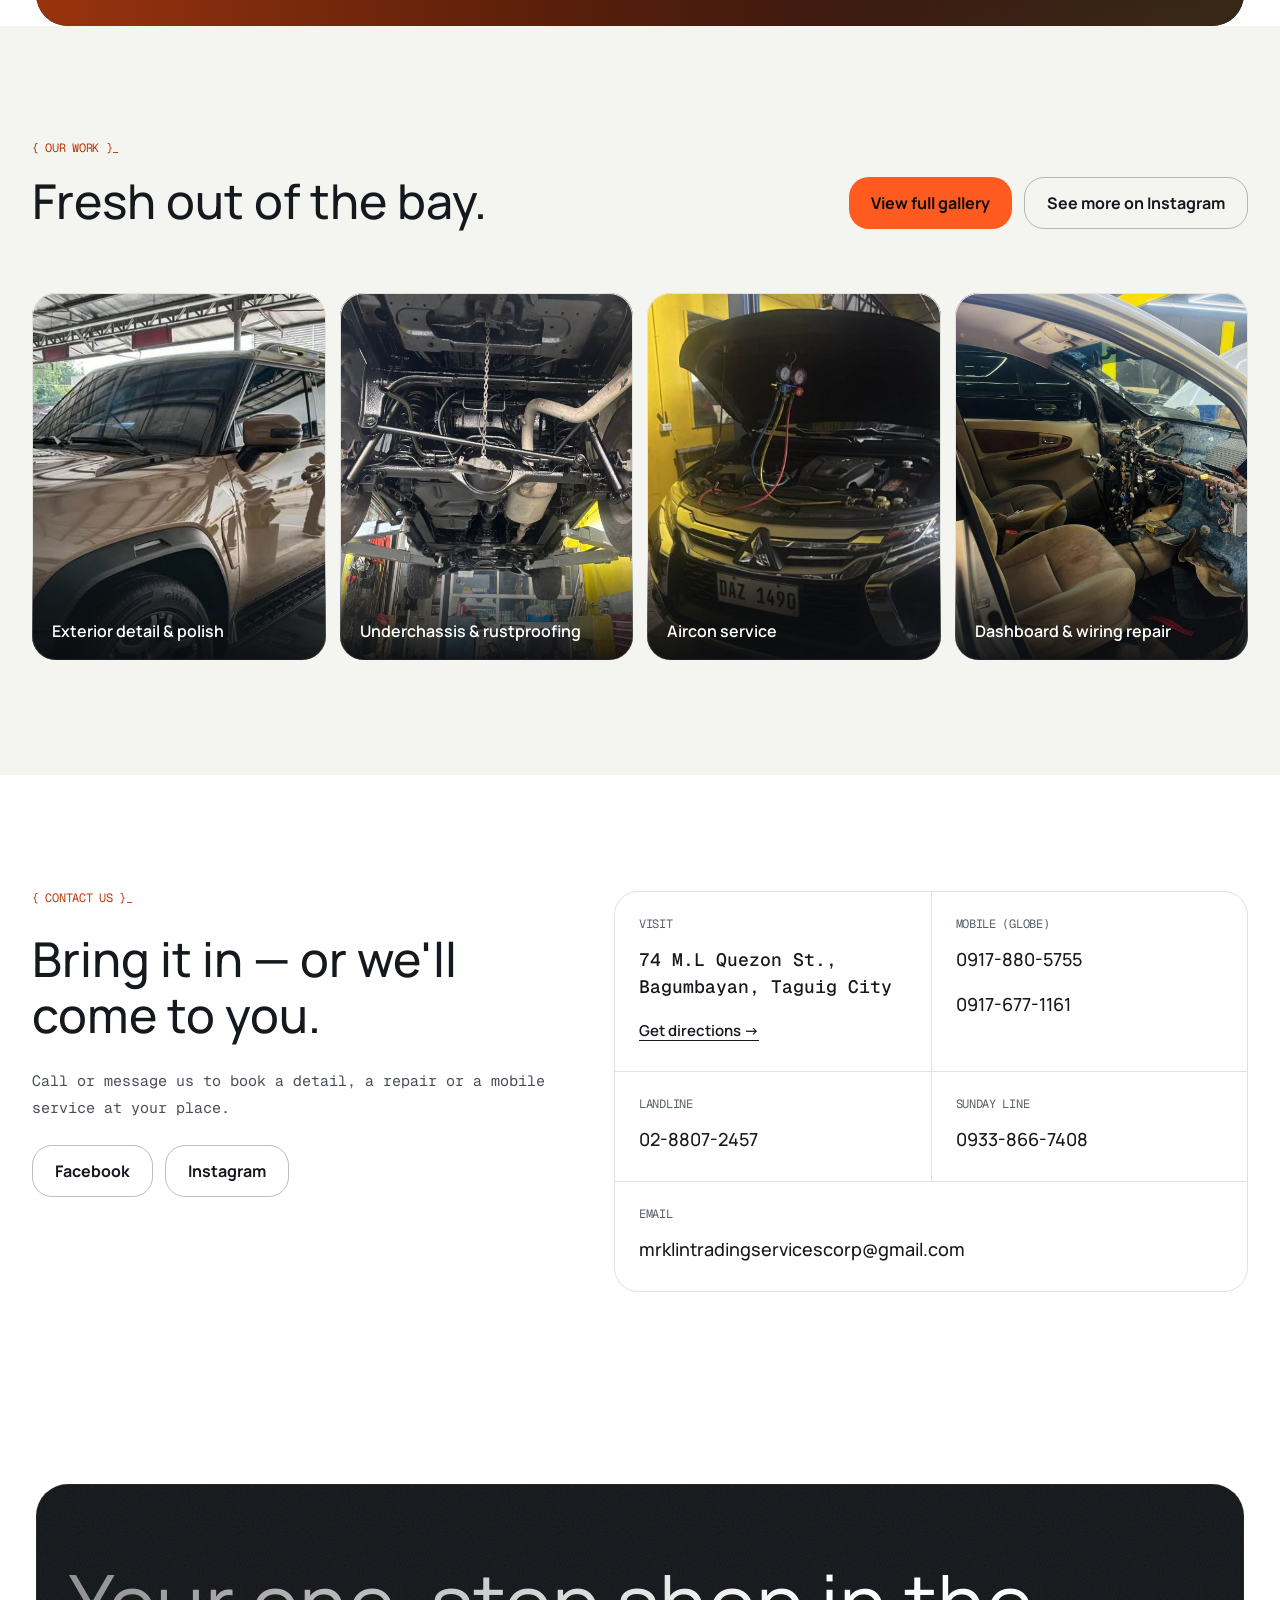
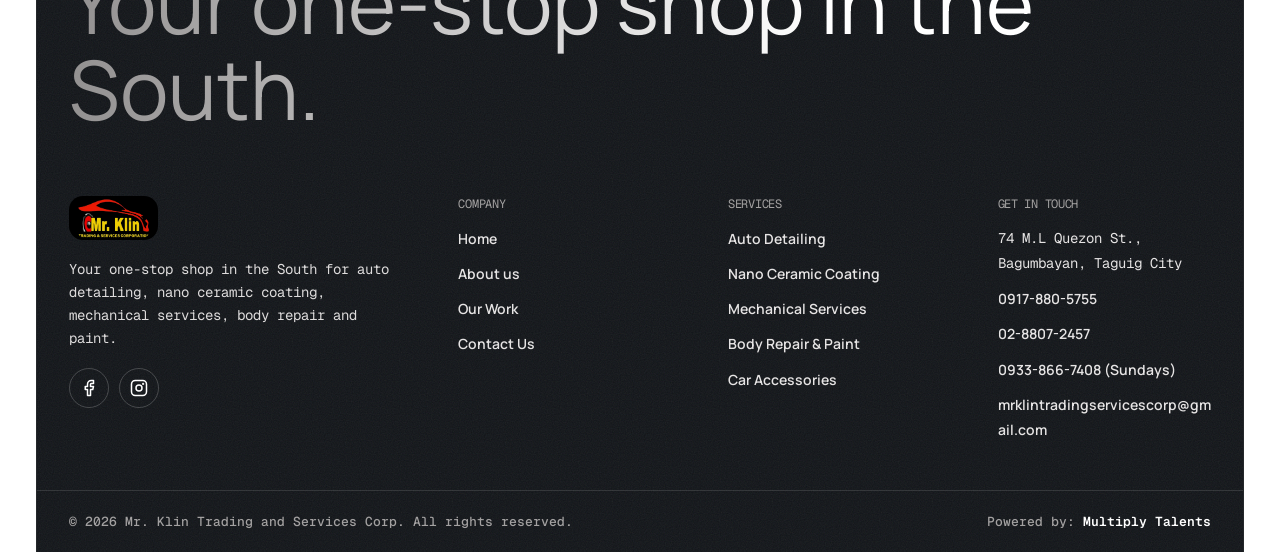
==== commit 2ecdf6b0: "Polish the homepage to match the new design Service icons sit in orange circles with a round "Learn " ====
--- a/website/index.html
+++ b/website/index.html
@@ -778,6 +778,32 @@
   .offer { padding: 26px 8px; }
   .offer b { font-size: 13px; font-weight: 400; color: var(--muted); }
   .offer h3 { font-size: clamp(22px, 2.4vw, 30px); }
+  /* ---------- Homepage polish ---------- */
+  /* Services grid: icons in orange circles, "Learn more" with a round arrow */
+  #services .service-icon {
+    width: 48px; height: 48px; border-radius: 999px; background: rgba(255,90,31,.14); border: 1px solid rgba(255,90,31,.35);
+    color: var(--kicker); justify-content: center;
+  }
+  #services .service-icon svg { width: 22px; height: 22px; }
+  .service-more { display: inline-flex; align-items: center; gap: 10px; margin-top: auto; text-decoration: none; }
+  .service-more span {
+    width: 32px; height: 32px; display: inline-flex; align-items: center; justify-content: center; border-radius: 999px;
+    border: 1px solid var(--outline); transition: background-color .2s, color .2s, border-color .2s, transform .2s;
+  }
+  .service:hover .service-more span { background: var(--accent); border-color: var(--accent); color: var(--on-accent); transform: translateX(3px); }
+  .service-more:hover { text-decoration: none; }
+  /* Packages: prices stay on one line */
+  #packages .price strong { font-size: clamp(26px, 2.3vw, 34px); white-space: nowrap; }
+  #packages .package { gap: 16px; }
+  /* Ceramic illustration in a rounded bezel with a soft inner glow */
+  #ceramic .ceramic-art {
+    padding: 8px; border-radius: 28px; background: rgba(255,255,255,.08); border: 1px solid rgba(255,255,255,.18);
+  }
+  #ceramic .ceramic-art svg {
+    border-radius: 20px; padding: clamp(28px, 4vw, 56px) clamp(16px, 2.5vw, 32px) clamp(16px, 2vw, 24px);
+    background: radial-gradient(70% 70% at 50% 35%, rgba(255,255,255,.12) 0%, rgba(11,13,16,.55) 75%);
+  }
+
   /* ---------- About page ---------- */
   /* Promises: one hairline grid, icons in orange circles */
   .values {
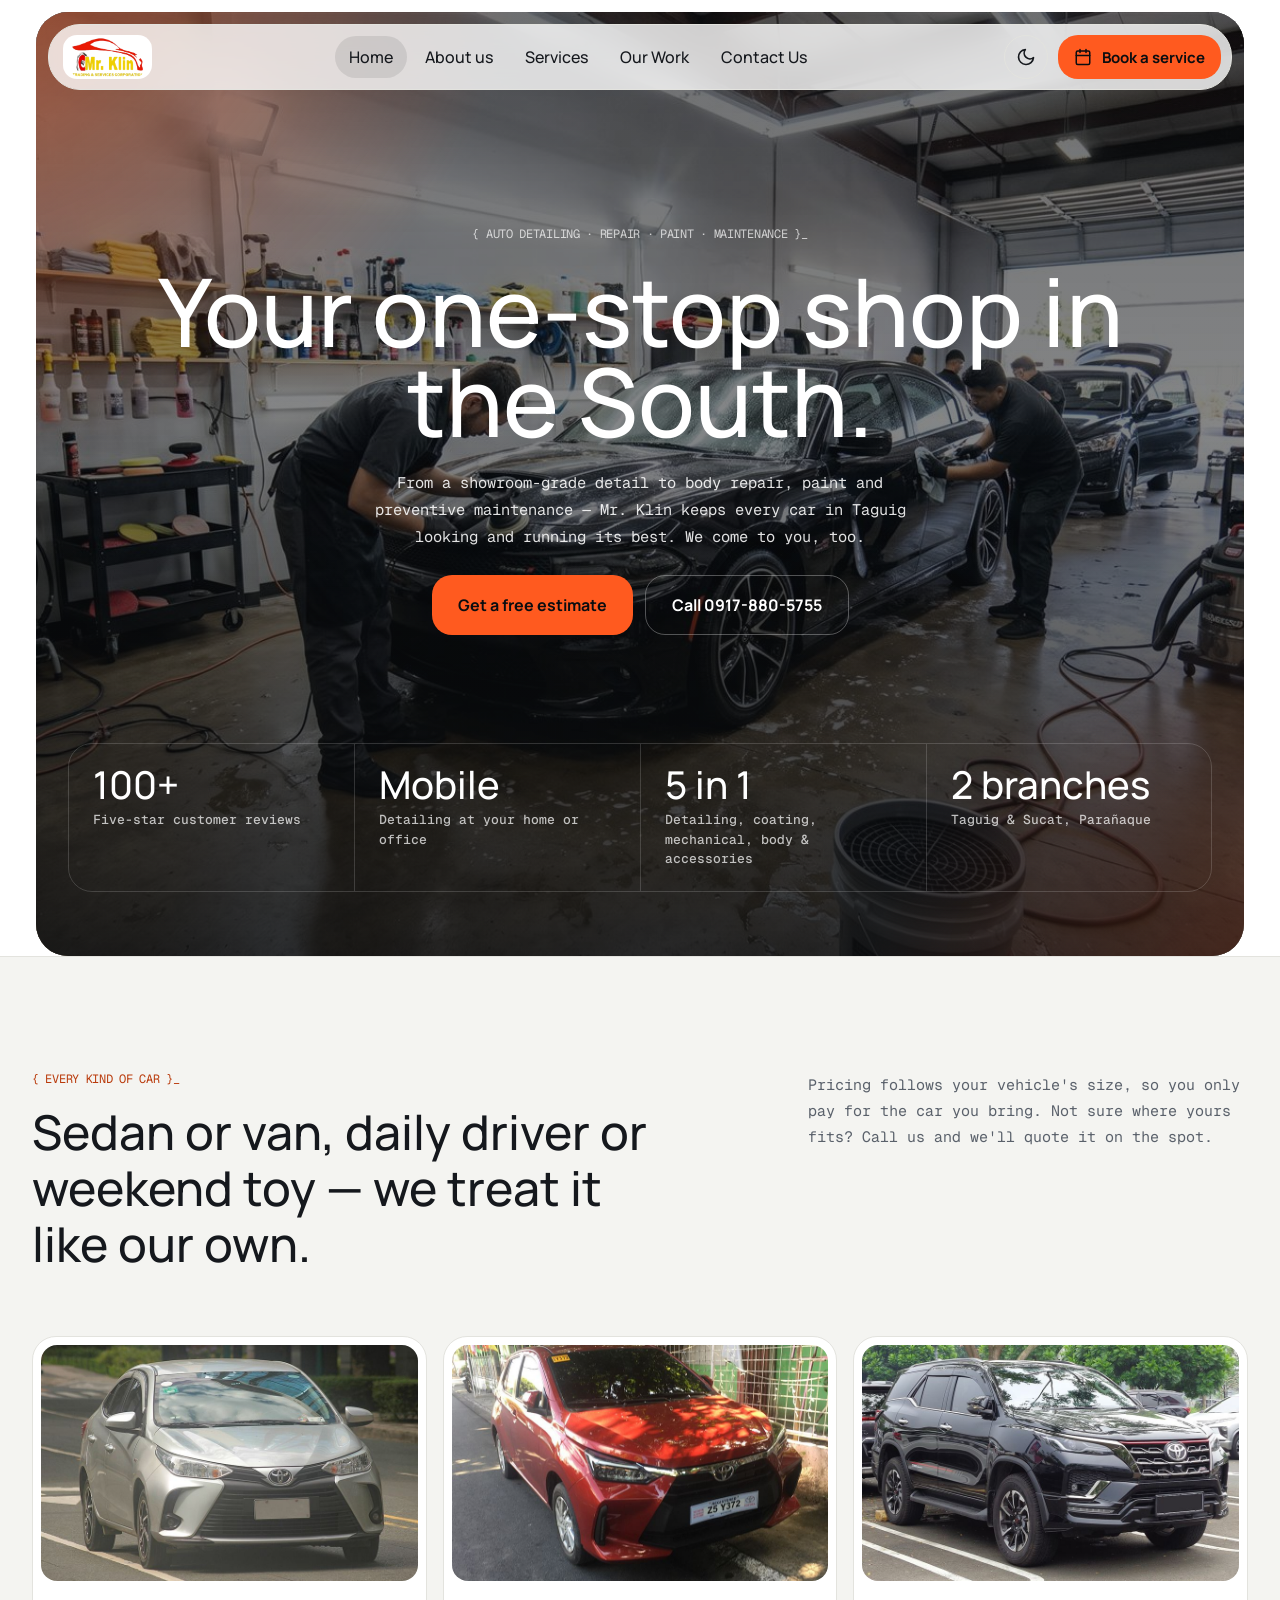
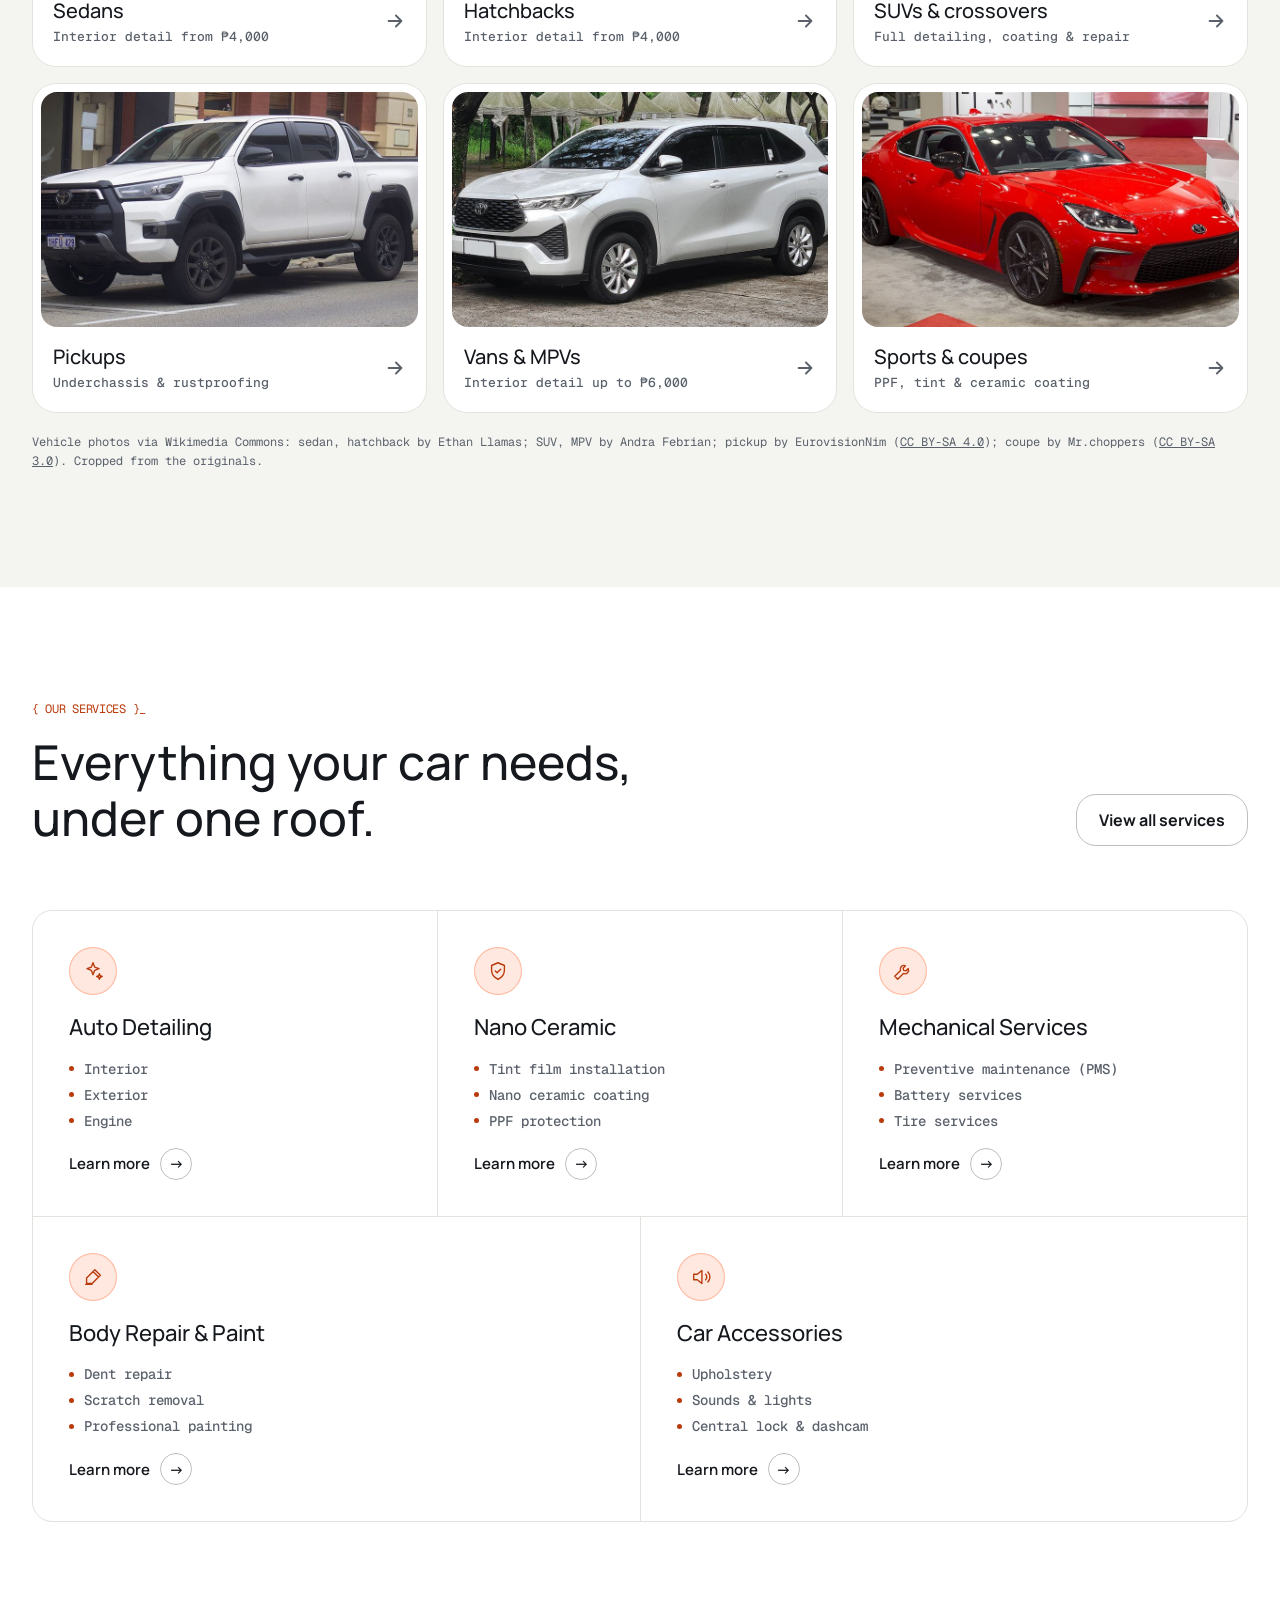
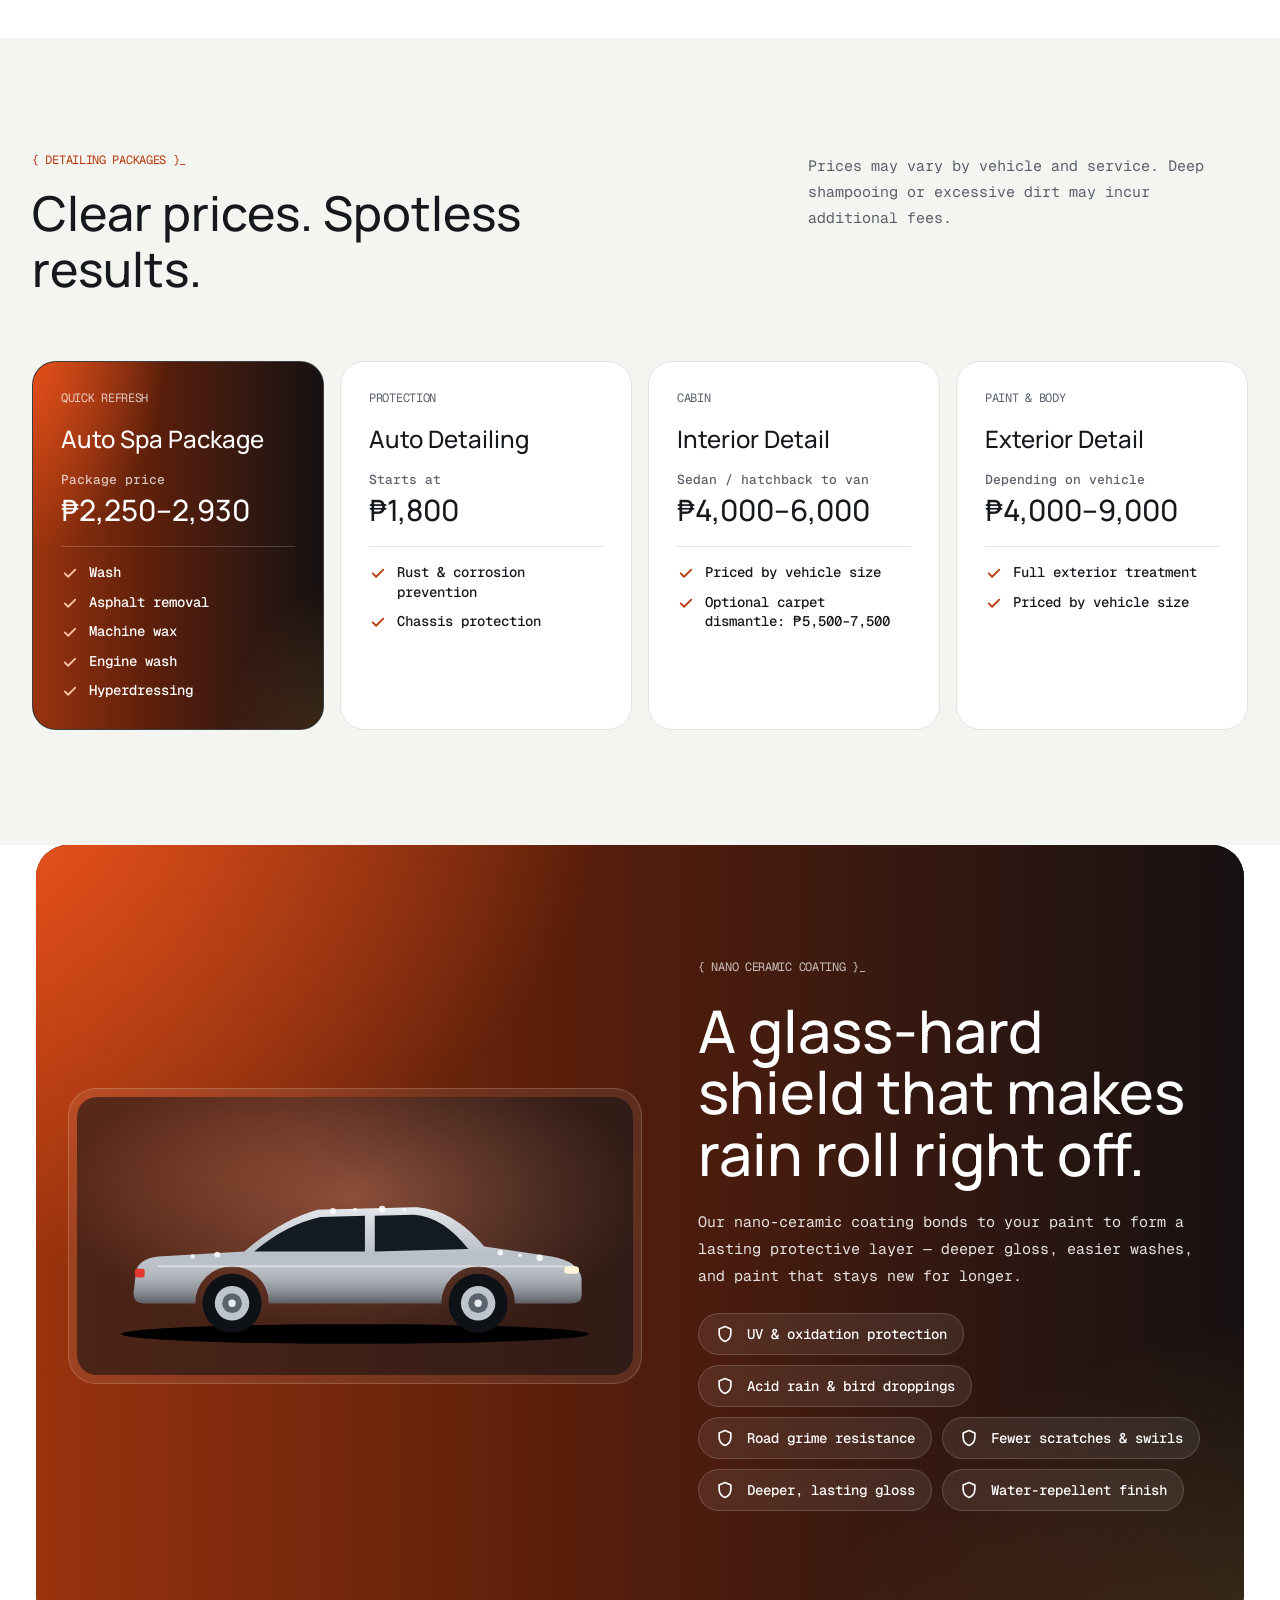
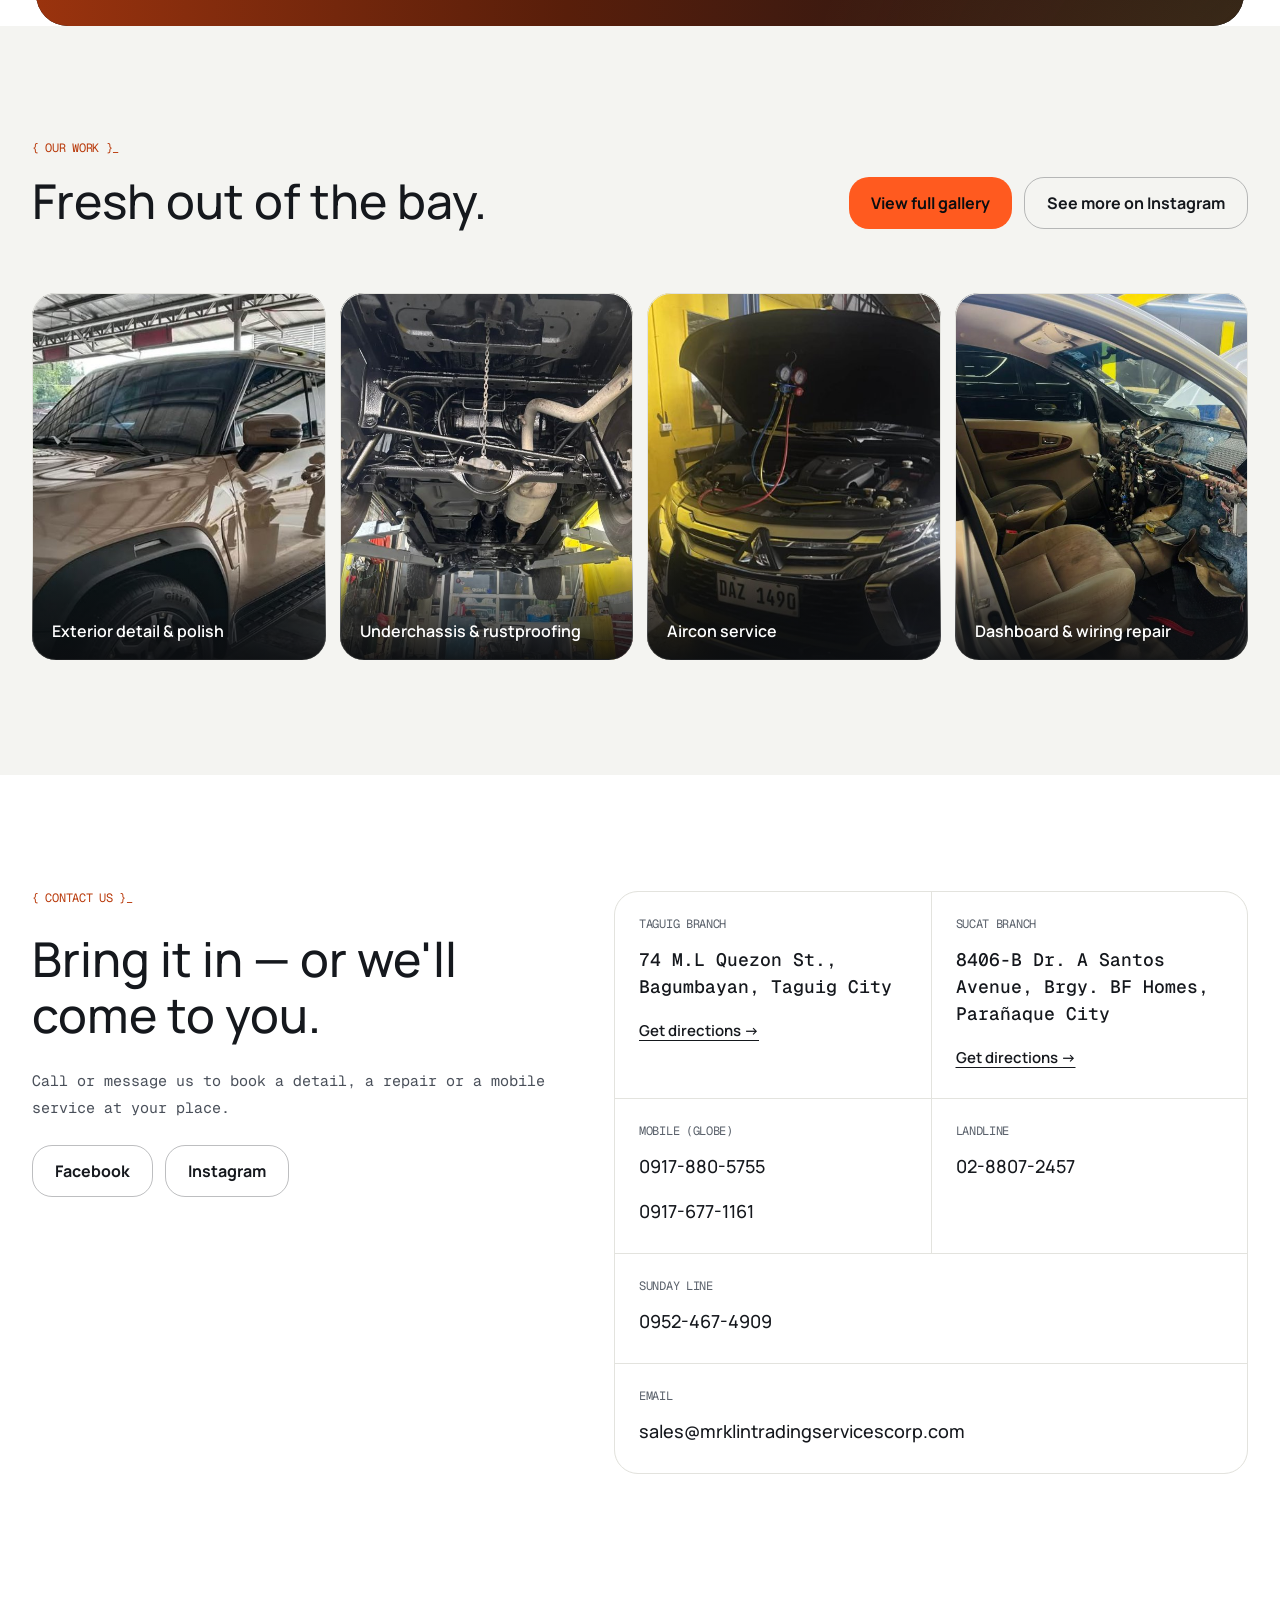
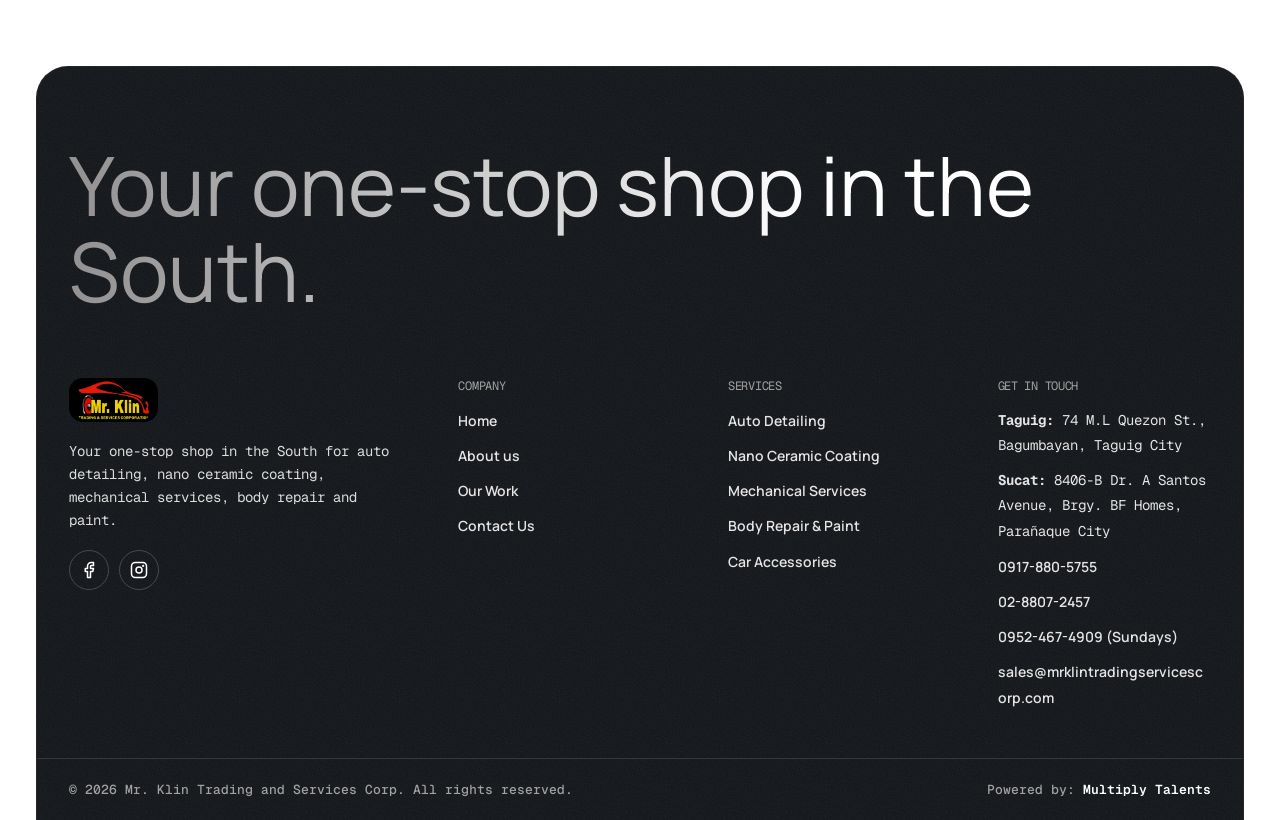
==== commit ccf88be0: "Update Sunday line and email, and add the Sucat branch The Sunday line becomes 0952-467-4909 and the" ====
--- a/website/index.html
+++ b/website/index.html
@@ -10,1120 +10,8 @@
 <link rel="preconnect" href="https://fonts.googleapis.com">
 <link rel="preconnect" href="https://fonts.gstatic.com" crossorigin>
 <link rel="stylesheet" href="https://fonts.googleapis.com/css2?family=Manrope:wght@400;500;600;700&family=Geist+Mono:wght@300;400&display=swap">
-<script>
-  // Apply the saved theme before the page paints (avoids a flash of the wrong theme).
-  (function () {
-    var theme = 'dark';
-    try {
-      var saved = localStorage.getItem('mrklin-theme');
-      if (saved === 'dark' || saved === 'light') theme = saved;
-      else if (window.matchMedia && matchMedia('(prefers-color-scheme: light)').matches) theme = 'light';
-    } catch (e) {}
-    document.documentElement.setAttribute('data-theme', theme);
-  })();
-</script>
-<style>
-  /* ---------- Theme tokens ---------- */
-  :root {
-    --accent: #FF5A1F;
-    --on-accent: #0B0D10;
-  }
-  [data-theme="dark"] {
-    --base: #0B0D10; --alt: #111418; --card: #181C22; --panel: #1E232B; --cell: #12151A;
-    --text: #FFFFFF; --muted: #A3A9B3; --body: #B8BDC6; --nav-link: #C9CDD4;
-    --line: rgba(255,255,255,0.08); --outline: rgba(255,255,255,0.24);
-    --ph-bg: #181C22; --ph-border: rgba(255,255,255,0.22);
-    --kicker: var(--accent);
-    --cer-bg: radial-gradient(ellipse at 50% 70%, #232A35 0%, #0B0D10 70%);
-    --glow: 0.10; --floor: 1; --car-shadow: 0.45;
-    --feat-bg: #1E232B; --feat-border: var(--accent);
-    color-scheme: dark;
-  }
-  [data-theme="light"] {
-    --base: #FFFFFF; --alt: #F4F4F1; --card: #FFFFFF; --panel: #ECEDE9; --cell: #F7F7F4;
-    --text: #15181D; --muted: #5A616B; --body: #4A505A; --nav-link: #4A505A;
-    --line: #E3E3DE; --outline: rgba(21,24,29,0.28);
-    --ph-bg: #E9E9E4; --ph-border: #B9B9B2;
-    --kicker: #B93A0B;
-    --cer-bg: radial-gradient(ellipse at 50% 70%, #FFFFFF 0%, #E4E6E3 75%);
-    --glow: 0.14; --floor: 0.35; --car-shadow: 0.22;
-    --feat-bg: #15181D; --feat-border: rgba(255,255,255,0.14);
-    color-scheme: light;
-  }
-
-  /* ---------- Base ---------- */
-  *, *::before, *::after { box-sizing: border-box; }
-  html { scroll-behavior: smooth; }
-  body {
-    margin: 0;
-    font-family: 'Inter', system-ui, sans-serif;
-    background: var(--base);
-    color: var(--text);
-    transition: background-color .3s, color .3s;
-    -webkit-font-smoothing: antialiased;
-  }
-  a { color: var(--kicker); }
-  img, svg { display: block; }
-  .container { max-width: 1240px; margin: 0 auto; padding-inline: clamp(16px, 4vw, 48px); }
-  .section { padding-block: clamp(64px, 8vw, 112px); }
-  .bg-base { background: var(--base); }
-  .bg-alt { background: var(--alt); }
-  .display { font-family: 'Archivo', sans-serif; font-stretch: 112%; font-weight: 800; letter-spacing: -0.01em; }
-  .kicker { font-size: 13px; font-weight: 600; letter-spacing: .16em; text-transform: uppercase; color: var(--kicker); }
-  h1, h2, h3, p { margin: 0; }
-  h2.title { font-size: clamp(32px, 4vw, 52px); line-height: 1.05; }
-  .section-head { display: flex; flex-wrap: wrap; align-items: flex-end; justify-content: space-between; gap: 24px; margin-bottom: 48px; }
-  .section-head > div { flex: 1 1 480px; min-width: 0; display: flex; flex-direction: column; gap: 16px; }
-  .section-head > .cta-row { flex: 0 1 auto; flex-direction: row; flex-wrap: wrap; align-items: center; gap: 12px; }
-  .section-head > p { flex: 1 1 320px; max-width: 420px; font-size: 16px; line-height: 1.65; color: var(--muted); }
-
-  /* Buttons */
-  .btn {
-    display: inline-flex; align-items: center; gap: 10px; min-height: 48px; padding: 0 22px;
-    border-radius: 999px; font-weight: 600; font-size: 15px; text-decoration: none; transition: transform .15s, opacity .15s;
-  }
-  :where(button).btn { border: 0; background: transparent; color: inherit; font-family: inherit; cursor: pointer; }
-  .btn:hover { transform: translateY(-1px); }
-  .btn-primary { background: var(--accent); color: var(--on-accent); }
-  .btn-primary:hover { color: var(--on-accent); opacity: .92; }
-  .btn-ghost { border: 1px solid var(--outline); color: var(--text); }
-  .btn-ghost:hover { color: var(--text); border-color: var(--text); }
-  .btn-lg { min-height: 52px; padding: 0 26px; font-size: 16px; }
-
-  /* ---------- Header ---------- */
-  header.site {
-    position: sticky; top: 0; z-index: 10;
-    background: color-mix(in srgb, var(--base) 88%, transparent);
-    backdrop-filter: blur(10px); -webkit-backdrop-filter: blur(10px);
-    border-bottom: 1px solid var(--line);
-  }
-  .nav-row { display: flex; flex-wrap: wrap; align-items: center; justify-content: space-between; gap: 16px 32px; padding-block: 10px; }
-  .brand { display: flex; align-items: center; gap: 12px; text-decoration: none; color: var(--text); }
-  /* Logo tile: black in dark mode, white in light mode */
-  .brand-logo {
-    display: block; height: 68px; width: auto; padding: 3px 8px; border-radius: 14px;
-    background: #0B0D10; border: 1px solid rgba(255,255,255,.08);
-    box-shadow: 0 6px 18px -10px rgba(0,0,0,.6);
-  }
-  [data-theme="light"] .brand-logo { background: #FFFFFF; border-color: var(--line); box-shadow: 0 4px 14px -10px rgba(0,0,0,.35); }
-  .footer-brand .brand-logo { height: 100px; padding: 6px 12px; border-radius: 18px; }
-  nav.main { display: flex; flex-wrap: wrap; align-items: center; gap: 4px 28px; font-size: 15px; font-weight: 500; }
-  nav.main a { color: var(--nav-link); text-decoration: none; padding: 12px 0; }
-  nav.main a:hover, nav.main a.active { color: var(--text); }
-  .nav-actions { display: flex; align-items: center; gap: 10px; }
-  .theme-toggle {
-    width: 44px; height: 44px; border-radius: 999px; border: 1px solid var(--outline);
-    background: var(--card); color: var(--text); display: inline-flex; align-items: center; justify-content: center;
-    cursor: pointer; padding: 0;
-  }
-  .theme-toggle:focus-visible, .btn:focus-visible, nav.main a:focus-visible { outline: 2px solid var(--accent); outline-offset: 3px; }
-  [data-theme="dark"] .icon-moon, [data-theme="light"] .icon-sun { display: none; }
-
-  /* ---------- Hero ---------- */
-  .hero { position: relative; overflow: hidden; }
-  .hero-glow {
-    position: absolute; left: 50%; top: 58%; width: 1100px; height: 520px; transform: translate(-30%, -40%);
-    border-radius: 50%; background: var(--accent); opacity: var(--glow); filter: blur(120px); pointer-events: none;
-  }
-  .hero-row { position: relative; display: flex; flex-wrap: wrap; align-items: center; gap: 48px; padding-top: clamp(48px, 8vw, 96px); padding-bottom: 40px; }
-  .hero-copy { flex: 1 1 440px; min-width: 0; display: flex; flex-direction: column; gap: 28px; }
-  .pill {
-    display: inline-flex; align-self: flex-start; align-items: center; gap: 10px; padding: 8px 14px;
-    border: 1px solid var(--outline); border-radius: 999px; font-size: 13px; color: var(--body);
-  }
-  .pill .dot { width: 8px; height: 8px; border-radius: 50%; background: var(--accent); }
-  .hero h1 { font-size: clamp(42px, 6vw, 80px); line-height: .98; letter-spacing: -0.02em; }
-  .hero p.lead { max-width: 520px; font-size: 18px; line-height: 1.6; color: var(--body); }
-  .cta-row { display: flex; flex-wrap: wrap; gap: 12px; }
-  .hero-art { flex: 1 1 520px; min-width: 0; }
-  .hero-photo { position: relative; margin: 0; aspect-ratio: 16 / 10; border-radius: 22px; overflow: hidden; border: 1px solid var(--line); box-shadow: 0 30px 60px -24px rgba(0,0,0,.55); }
-  .hero-photo img { width: 100%; height: 100%; object-fit: cover; object-position: 45% 50%; }
-  .hero-photo::after { content: ""; position: absolute; inset: auto 0 0 0; height: 6px; background: var(--accent); }
-  .floor { opacity: var(--floor); }
-
-  .stats {
-    position: relative; display: flex; flex-wrap: wrap; gap: 1px; margin-bottom: 64px;
-    background: var(--line); border: 1px solid var(--line); border-radius: 16px; overflow: hidden;
-  }
-  .stat { flex: 1 1 220px; background: var(--cell); padding: 24px 28px; display: flex; flex-direction: column; gap: 6px; }
-  .stat strong { font-family: 'Archivo', sans-serif; font-stretch: 112%; font-weight: 800; font-size: 32px; }
-  .stat span { font-size: 14px; color: var(--muted); }
-
-  /* ---------- Car cards ---------- */
-  #about { border-top: 1px solid var(--line); }
-  .grid { display: flex; flex-wrap: wrap; gap: 20px; }
-  .car-card { flex: 1 1 340px; min-width: 0; background: var(--card); border: 1px solid var(--line); border-radius: 20px; overflow: hidden; transition: transform .2s; }
-  .car-card:hover { transform: translateY(-3px); }
-  .car-art { background: var(--panel); aspect-ratio: 16 / 10; overflow: hidden; }
-  .car-art img { width: 100%; height: 100%; object-fit: cover; transition: transform .4s; }
-  .car-card:hover .car-art img { transform: scale(1.04); }
-  .photo-credits { margin: 20px 0 0; font-size: 12px; line-height: 1.6; color: var(--muted); }
-  .photo-credits a { color: inherit; }
-  .car-info { padding: 20px 24px 24px; display: flex; align-items: center; justify-content: space-between; gap: 16px; }
-  .car-info h3 { font-family: 'Archivo', sans-serif; font-stretch: 112%; font-weight: 700; font-size: 20px; }
-  .car-info span { font-size: 14px; color: var(--muted); }
-  .car-info svg { color: var(--muted); flex: none; }
-
-  /* ---------- Services ---------- */
-  .service { flex: 1 1 220px; min-width: 0; background: var(--card); border: 1px solid var(--line); border-radius: 20px; padding: 28px; display: flex; flex-direction: column; gap: 20px; }
-  .service-icon { width: 52px; height: 52px; border-radius: 14px; background: #15181D; border: 1px solid var(--line); color: var(--accent); display: flex; align-items: center; justify-content: center; }
-  .service h3 { font-family: 'Archivo', sans-serif; font-stretch: 108%; font-weight: 700; font-size: 20px; line-height: 1.2; }
-  .service ul { margin: 0; padding: 0; list-style: none; display: flex; flex-direction: column; gap: 10px; font-size: 15px; color: var(--body); }
-  .service li { display: flex; align-items: center; gap: 10px; }
-  .service-more { margin-top: auto; font-size: 14px; font-weight: 600; color: var(--kicker); text-decoration: none; }
-  .service-more:hover { text-decoration: underline; }
-  .service li::before { content: ""; width: 6px; height: 6px; border-radius: 50%; background: var(--accent); flex: none; }
-
-  /* ---------- Packages ---------- */
-  .package { flex: 1 1 250px; min-width: 0; border-radius: 20px; padding: 32px 28px; display: flex; flex-direction: column; gap: 20px; background: var(--card); color: var(--text); border: 1px solid var(--line); }
-  .package.featured { background: var(--feat-bg); color: #FFFFFF; border-color: var(--feat-border); }
-  .package .pk { font-size: 13px; font-weight: 600; letter-spacing: .12em; text-transform: uppercase; opacity: .75; }
-  .package h3 { font-family: 'Archivo', sans-serif; font-stretch: 108%; font-weight: 700; font-size: 22px; }
-  .price { display: flex; flex-direction: column; gap: 2px; }
-  .price small { font-size: 13px; opacity: .75; }
-  .price strong { font-family: 'Archivo', sans-serif; font-stretch: 112%; font-weight: 800; font-size: 34px; letter-spacing: -0.01em; }
-  .package hr { border: 0; height: 1px; background: var(--line); margin: 0; }
-  .package.featured hr { background: rgba(255,255,255,0.14); }
-  .package ul { margin: 0; padding: 0; list-style: none; display: flex; flex-direction: column; gap: 12px; font-size: 15px; line-height: 1.4; }
-  .package li { display: flex; align-items: flex-start; gap: 10px; }
-  .package li svg { flex: none; margin-top: 1px; }
-
-  /* ---------- Ceramic ---------- */
-  .ceramic-row { display: flex; flex-wrap: wrap; align-items: center; gap: 56px; }
-  .ceramic-art { flex: 1 1 480px; min-width: 0; background: var(--cer-bg); border: 1px solid var(--line); border-radius: 24px; padding: 48px 24px 24px; }
-  .ceramic-art svg { width: 100%; height: auto; }
-  .ceramic-copy { flex: 1 1 420px; min-width: 0; display: flex; flex-direction: column; gap: 24px; }
-  .ceramic-copy p { font-size: 17px; line-height: 1.65; color: var(--body); }
-  .benefits { display: flex; flex-wrap: wrap; gap: 12px; }
-  .benefit { flex: 1 1 200px; display: flex; align-items: center; gap: 12px; padding: 14px 16px; border-radius: 12px; background: var(--card); border: 1px solid var(--line); font-size: 15px; }
-  .benefit svg { flex: none; color: var(--kicker); }
-
-  /* ---------- Our work ---------- */
-  .gallery { display: flex; flex-wrap: wrap; gap: 16px; }
-  .gallery figure { position: relative; flex: 1 1 260px; min-width: 0; margin: 0; aspect-ratio: 4 / 5; border-radius: 18px; overflow: hidden; background: var(--panel); }
-  .gallery img { width: 100%; height: 100%; object-fit: cover; transition: transform .4s; }
-  .gallery figure:hover img { transform: scale(1.04); }
-  .gallery figure:not(.placeholder) figcaption { position: absolute; inset: auto 0 0 0; padding: 40px 18px 16px; color: #FFFFFF; background: linear-gradient(to top, rgba(0,0,0,.75), rgba(0,0,0,0)); }
-  /* Placeholder style — delete once real photos are in */
-  .gallery figure.placeholder { background: var(--ph-bg); border: 1.5px dashed var(--ph-border); display: flex; flex-direction: column; align-items: center; justify-content: center; gap: 10px; color: var(--muted); }
-  .gallery figcaption { font-size: 14px; font-weight: 500; }
-
-  /* ---------- Contact ---------- */
-  .contact-row { display: flex; flex-wrap: wrap; gap: 48px; }
-  .contact-copy { flex: 1 1 420px; min-width: 0; display: flex; flex-direction: column; gap: 24px; }
-  .contact-copy p { font-size: 17px; line-height: 1.65; color: var(--body); }
-  .contact-cards { flex: 1 1 520px; min-width: 0; display: flex; flex-wrap: wrap; gap: 16px; }
-  .contact-card { flex: 1 1 240px; background: var(--card); border: 1px solid var(--line); border-radius: 18px; padding: 24px; display: flex; flex-direction: column; gap: 10px; }
-  .contact-card .label { font-size: 13px; font-weight: 600; letter-spacing: .12em; text-transform: uppercase; color: var(--muted); }
-  .contact-card a.num, .contact-card address { font-size: 17px; line-height: 1.5; color: var(--text); text-decoration: none; font-style: normal; padding: 4px 0; }
-  .contact-card a.num:hover { color: var(--kicker); }
-  .contact-card a.num[href^="mailto:"], .footer-email { overflow-wrap: anywhere; }
-  .contact-card a.dir { font-size: 15px; font-weight: 600; text-decoration: none; padding: 6px 0; }
-
-  /* ---------- Footer ---------- */
-  footer.site { background: var(--alt); border-top: 1px solid var(--line); }
-  .footer-main { display: flex; flex-wrap: wrap; gap: 40px 56px; padding-block: 64px 48px; }
-  .footer-brand { flex: 1 1 280px; min-width: 0; display: flex; flex-direction: column; gap: 18px; }
-  .footer-brand p { margin: 0; font-size: 15px; line-height: 1.65; color: var(--body); max-width: 340px; }
-  .footer-social { display: flex; gap: 10px; }
-  .footer-social a { width: 40px; height: 40px; border-radius: 50%; border: 1px solid var(--outline); display: flex; align-items: center; justify-content: center; color: var(--text); transition: border-color .2s, color .2s; }
-  .footer-social a:hover { border-color: var(--accent); color: var(--accent); }
-  .footer-col { flex: 1 1 160px; min-width: 0; }
-  .footer-col h4 { margin: 0 0 16px; font-size: 13px; font-weight: 600; letter-spacing: .14em; text-transform: uppercase; color: var(--text); }
-  .footer-col ul { list-style: none; margin: 0; padding: 0; display: flex; flex-direction: column; gap: 10px; }
-  .footer-col li, .footer-col a, .footer-col address { font-size: 15px; line-height: 1.5; color: var(--muted); text-decoration: none; font-style: normal; }
-  .footer-col a:hover { color: var(--text); }
-  .footer-bottom { border-top: 1px solid var(--line); }
-  .footer-bottom .container { display: flex; flex-wrap: wrap; justify-content: space-between; align-items: center; gap: 8px 24px; padding-block: 22px; font-size: 14px; color: var(--muted); }
-  .footer-bottom a { color: var(--text); font-weight: 600; text-decoration: none; }
-  .footer-bottom a:hover { color: var(--kicker); }
-  .footer-social a:focus-visible, .footer-col a:focus-visible, .footer-bottom a:focus-visible { outline: 2px solid var(--accent); outline-offset: 3px; }
-
-  /* ---------- Booking & estimate dialog ---------- */
-  dialog.booking {
-    width: min(760px, calc(100vw - 24px)); max-height: calc(100dvh - 24px); padding: 0;
-    border: 1px solid var(--line); border-radius: 24px; background: var(--card); color: var(--text);
-    box-shadow: 0 40px 80px -20px rgba(0,0,0,.5); overflow: hidden;
-  }
-  dialog.booking[open] { display: flex; flex-direction: column; }
-  dialog.booking [hidden] { display: none !important; }
-  dialog.booking::backdrop { background: rgba(6,8,10,.62); backdrop-filter: blur(4px); }
-  .bk-head { display: flex; align-items: flex-start; justify-content: space-between; gap: 16px; padding: 24px 28px 0; }
-  .bk-head h2 { margin: 6px 0 0; font-size: clamp(24px, 4vw, 30px); }
-  .bk-close { width: 40px; height: 40px; flex: none; border-radius: 50%; border: 1px solid var(--outline); background: transparent; color: var(--text); cursor: pointer; display: flex; align-items: center; justify-content: center; }
-  .bk-steps { display: flex; gap: 8px; padding: 18px 28px 0; list-style: none; margin: 0; }
-  .bk-steps li { flex: 1; display: flex; flex-direction: column; gap: 8px; font-size: 13px; font-weight: 600; color: var(--muted); }
-  .bk-steps li::before { content: ""; height: 4px; border-radius: 4px; background: var(--line); }
-  .bk-steps li.done, .bk-steps li.current { color: var(--text); }
-  .bk-steps li.done::before, .bk-steps li.current::before { background: var(--accent); }
-  .bk-body { flex: 1; overflow-y: auto; padding: 22px 28px 8px; }
-  .bk-panel[hidden] { display: none; }
-  .bk-label { display: block; margin: 0 0 10px; font-size: 13px; font-weight: 600; letter-spacing: .12em; text-transform: uppercase; color: var(--muted); }
-  .bk-group + .bk-group { margin-top: 22px; }
-  .bk-chips { display: flex; flex-wrap: wrap; gap: 8px; }
-  .bk-chip { position: relative; }
-  .bk-chip input { position: absolute; opacity: 0; inset: 0; margin: 0; cursor: pointer; }
-  .bk-chip span { display: inline-flex; align-items: center; min-height: 42px; padding: 0 16px; border-radius: 999px; border: 1px solid var(--outline); font-size: 14px; font-weight: 500; }
-  .bk-chip input:checked + span { background: var(--accent); border-color: var(--accent); color: var(--on-accent); }
-  .bk-chip input:focus-visible + span { outline: 2px solid var(--accent); outline-offset: 2px; }
-  .bk-services { display: flex; flex-wrap: wrap; gap: 10px; }
-  .bk-svc { position: relative; flex: 1 1 300px; min-width: 0; display: flex; align-items: center; gap: 12px; padding: 14px 16px; border: 1px solid var(--line); border-radius: 14px; background: var(--cell); cursor: pointer; }
-  .bk-svc input { width: 18px; height: 18px; flex: none; accent-color: var(--accent); margin: 0; }
-  .bk-svc b { display: block; font-size: 15px; font-weight: 600; }
-  .bk-svc small { display: block; font-size: 13px; color: var(--muted); margin-top: 2px; }
-  .bk-svc .amt { margin-left: auto; font-size: 14px; font-weight: 600; white-space: nowrap; color: var(--text); }
-  .bk-svc .amt.quote { color: var(--muted); font-weight: 500; }
-  .bk-svc:has(input:checked) { border-color: var(--accent); }
-  .bk-toggle { display: flex; align-items: center; gap: 12px; margin-top: 16px; font-size: 15px; cursor: pointer; }
-  .bk-toggle input { width: 18px; height: 18px; accent-color: var(--accent); margin: 0; }
-  .bk-toggle small { color: var(--muted); }
-  .bk-cal { border: 1px solid var(--line); border-radius: 16px; padding: 14px; background: var(--cell); }
-  .bk-cal-head { display: flex; align-items: center; justify-content: space-between; margin-bottom: 10px; }
-  .bk-cal-head strong { font-size: 16px; }
-  .bk-cal-nav { width: 40px; height: 40px; border-radius: 50%; border: 1px solid var(--outline); background: transparent; color: var(--text); cursor: pointer; font-size: 18px; }
-  .bk-cal-nav:disabled { opacity: .3; cursor: default; }
-  .bk-grid { display: grid; grid-template-columns: repeat(7, 1fr); gap: 4px; text-align: center; }
-  .bk-grid .dow { font-size: 12px; font-weight: 600; color: var(--muted); padding: 6px 0; }
-  .bk-day { height: 44px; border: 0; border-radius: 10px; background: transparent; color: var(--text); font: inherit; font-size: 14px; cursor: pointer; }
-  .bk-day:hover:not(:disabled) { background: var(--panel); }
-  .bk-day:disabled { color: var(--muted); opacity: .4; cursor: default; }
-  .bk-day.today { box-shadow: inset 0 0 0 1px var(--outline); }
-  .bk-day.selected { background: var(--accent); color: var(--on-accent); font-weight: 700; }
-  .bk-times { display: grid; grid-template-columns: repeat(auto-fill, minmax(104px, 1fr)); gap: 8px; }
-  .bk-hint { margin: 0; font-size: 14px; color: var(--muted); }
-  .bk-fields { display: flex; flex-wrap: wrap; gap: 14px; }
-  .bk-field { flex: 1 1 260px; min-width: 0; display: flex; flex-direction: column; gap: 6px; font-size: 14px; font-weight: 500; }
-  .bk-field.full { flex-basis: 100%; }
-  .bk-field input, .bk-field textarea { width: 100%; min-height: 46px; padding: 10px 14px; border-radius: 12px; border: 1px solid var(--outline); background: var(--cell); color: var(--text); font: inherit; font-size: 16px; }
-  .bk-field textarea { min-height: 84px; resize: vertical; }
-  .bk-field input:focus, .bk-field textarea:focus { outline: 2px solid var(--accent); outline-offset: 1px; border-color: transparent; }
-  .bk-photos { flex-basis: 100%; display: flex; flex-direction: column; gap: 6px; font-size: 14px; font-weight: 500; }
-  .bk-photos small { color: var(--muted); font-weight: 400; }
-  .bk-photo-list { display: flex; flex-wrap: wrap; gap: 10px; margin-top: 4px; }
-  .bk-photo { position: relative; width: 92px; height: 92px; margin: 0; border-radius: 12px; overflow: hidden; border: 1px solid var(--outline); background: var(--cell); }
-  .bk-photo img { width: 100%; height: 100%; object-fit: cover; display: block; }
-  .bk-photo button { position: absolute; top: 4px; right: 4px; width: 26px; height: 26px; border-radius: 50%; border: 0; background: rgba(0,0,0,.7); color: #fff; font-size: 16px; line-height: 1; cursor: pointer; }
-  .bk-photo-add { width: 92px; height: 92px; display: flex; flex-direction: column; align-items: center; justify-content: center; gap: 4px; border: 1.5px dashed var(--outline); border-radius: 12px; background: var(--cell); color: var(--muted); font-size: 12px; font-weight: 600; cursor: pointer; text-align: center; }
-  .bk-photo-add:hover { border-color: var(--accent); color: var(--text); }
-  .bk-photo-add:focus-within { outline: 2px solid var(--accent); outline-offset: 2px; }
-  .bk-photo-add input { position: absolute; width: 1px; height: 1px; opacity: 0; }
-  .bk-photo-add[hidden] { display: none; }
-  .bk-summary { border: 1px solid var(--line); border-radius: 16px; padding: 18px; background: var(--cell); margin-top: 20px; }
-  .bk-summary dl { margin: 0; display: grid; grid-template-columns: auto 1fr; gap: 8px 16px; font-size: 14px; }
-  .bk-summary dt { color: var(--muted); }
-  .bk-summary dd { margin: 0; }
-  .bk-error { margin: 12px 0 0; font-size: 14px; font-weight: 500; color: #E5484D; }
-  .bk-foot { display: flex; flex-wrap: wrap; align-items: center; justify-content: space-between; gap: 12px 20px; padding: 16px 28px 22px; border-top: 1px solid var(--line); background: var(--card); }
-  .bk-total small { display: block; font-size: 12px; font-weight: 600; letter-spacing: .12em; text-transform: uppercase; color: var(--muted); }
-  .bk-total strong { font-family: 'Archivo', sans-serif; font-stretch: 112%; font-weight: 800; font-size: 26px; }
-  .bk-total span { display: block; font-size: 12px; color: var(--muted); }
-  .bk-actions { display: flex; flex-wrap: wrap; gap: 10px; margin-left: auto; }
-  .bk-send { display: flex; flex-wrap: wrap; gap: 10px; margin-top: 12px; }
-  .bk-done { display: flex; align-items: center; gap: 14px; margin-top: 20px; padding: 16px 18px; border-radius: 16px; background: color-mix(in srgb, #2FB36B 14%, transparent); color: #2FB36B; }
-  .bk-done div { display: flex; flex-direction: column; gap: 2px; color: var(--text); }
-  .bk-done strong { font-size: 16px; }
-  .bk-done span { font-size: 14px; color: var(--body); }
-  .bk-note { margin: 14px 0 0; font-size: 13px; line-height: 1.55; color: var(--muted); }
-  .bk-lang { display: inline-flex; margin-top: 12px; padding: 3px; gap: 2px; border: 1px solid var(--outline); border-radius: 999px; }
-  .bk-lang button { min-height: 32px; padding: 0 14px; border: 0; border-radius: 999px; background: transparent; color: var(--muted); font: inherit; font-size: 13px; font-weight: 600; cursor: pointer; }
-  .bk-lang button[aria-pressed="true"] { background: var(--accent); color: var(--on-accent); }
-  .bk-lang button:focus-visible { outline: 2px solid var(--accent); outline-offset: 2px; }
-  .bk-reminders { margin-top: 20px; padding: 16px 18px; border: 1px solid color-mix(in srgb, var(--accent) 45%, var(--line)); border-radius: 16px; background: color-mix(in srgb, var(--accent) 8%, var(--cell)); }
-  .bk-reminders ul { margin: 0; padding: 0; list-style: none; display: flex; flex-direction: column; gap: 10px; }
-  .bk-reminders li { display: flex; gap: 12px; align-items: flex-start; font-size: 14px; line-height: 1.5; color: var(--text); }
-  .bk-reminders svg { flex: none; margin-top: 1px; color: var(--accent); }
-  .bk-reminders #bkDownAmt { color: var(--muted); }
-  .bk-body :focus-visible, .bk-foot :focus-visible, .bk-close:focus-visible { outline: 2px solid var(--accent); outline-offset: 2px; }
-  @media (max-width: 560px) {
-    .bk-head, .bk-steps, .bk-body, .bk-foot { padding-inline: 18px; }
-    .bk-actions { width: 100%; }
-    .bk-actions .btn { flex: 1; justify-content: center; }
-  }
-
-  /* ---------- Mobile menu (tablets and phones) ---------- */
-  .menu-toggle {
-    display: none; width: 44px; height: 44px; flex: none; padding: 0; border-radius: 999px;
-    border: 1px solid var(--outline); background: var(--card); color: var(--text);
-    align-items: center; justify-content: center; cursor: pointer;
-  }
-  .menu-toggle .icon-close { display: none; }
-  .menu-toggle:focus-visible { outline: 2px solid var(--accent); outline-offset: 3px; }
-  @media (max-width: 900px) {
-    .nav-row { flex-wrap: nowrap; gap: 10px; }
-    .menu-toggle { display: inline-flex; }
-    nav.main {
-      display: none; position: absolute; top: 100%; left: 0; right: 0;
-      flex-direction: column; align-items: stretch; gap: 0;
-      padding: 6px clamp(16px, 4vw, 48px) 18px; background: var(--base);
-      border-bottom: 1px solid var(--line); box-shadow: 0 24px 32px -24px rgba(0,0,0,.45);
-    }
-    header.site.nav-open nav.main { display: flex; }
-    nav.main a { padding: 15px 2px; font-size: 17px; border-bottom: 1px solid var(--line); }
-    nav.main a:last-child { border-bottom: 0; }
-    nav.main a.active { color: var(--kicker); font-weight: 600; }
-    header.site.nav-open .menu-toggle .icon-menu { display: none; }
-    header.site.nav-open .menu-toggle .icon-close { display: block; }
-  }
-
-  /* ---------- Phones ---------- */
-  @media (max-width: 640px) {
-    .section { padding-block: 56px; }
-    .section-head { margin-bottom: 28px; gap: 16px; }
-    .section-head > div { gap: 12px; }
-    .brand-logo { height: 52px; padding: 2px 6px; border-radius: 12px; }
-    .nav-actions { gap: 8px; }
-    .nav-actions .btn { min-height: 44px; padding: 0 14px; font-size: 14px; gap: 8px; }
-    .hide-sm { display: none; }
-    .cta-row .btn { flex: 1 1 auto; justify-content: center; }
-    .btn-lg { min-height: 50px; padding: 0 20px; font-size: 15px; }
-    .hero-row { gap: 32px; padding-top: 36px; }
-    .hero-copy { gap: 22px; }
-    .hero p.lead { font-size: 16px; }
-    .stat { flex: 1 1 calc(50% - 1px); padding: 18px; }
-    .stat strong { font-size: 24px; }
-    .grid { gap: 12px; }
-    .car-card { flex: 1 1 calc(50% - 6px); border-radius: 16px; }
-    .car-info { padding: 12px 14px 14px; }
-    .car-info h3 { font-size: 15px; }
-    .car-info span { font-size: 12px; }
-    .car-info svg { display: none; }
-    .service { padding: 22px; gap: 16px; }
-    .package { padding: 26px 22px; }
-    .benefit { flex: 1 1 calc(50% - 6px); padding: 12px; font-size: 13px; gap: 8px; }
-    .ceramic-row { gap: 32px; }
-    .gallery { gap: 10px; }
-    .gallery figure { flex: 1 1 calc(50% - 5px); border-radius: 14px; }
-    .gallery figure:not(.placeholder) figcaption { padding: 28px 12px 10px; font-size: 12px; }
-    .contact-row { gap: 32px; }
-    .contact-cards { gap: 12px; }
-    .contact-card { flex: 1 1 calc(50% - 6px); padding: 18px; }
-    .contact-card a.num, .contact-card address { font-size: 15px; }
-    .contact-card:last-child { flex-basis: 100%; }
-    .footer-main { padding-block: 48px 36px; gap: 32px 24px; }
-    .footer-brand { flex-basis: 100%; }
-    .footer-col { flex: 1 1 calc(50% - 12px); }
-    .footer-col:last-child { flex-basis: 100%; }
-    .footer-bottom .container { flex-direction: column; align-items: flex-start; }
-    .photo-credits { font-size: 11px; }
-  }
-
-  @media (prefers-reduced-motion: reduce) {
-    html { scroll-behavior: auto; }
-    *, *::before, *::after { transition: none !important; }
-  }
-
-  /* ---------- Animations ----------
-     Kept last so they layer over each component's own transitions. Everything here is
-     switched off for visitors who ask their device to reduce motion. */
-  @media (prefers-reduced-motion: no-preference) {
-    /* Page intro: headline, text and buttons slide in one after another */
-    @keyframes rise { from { opacity: 0; translate: 0 22px; } to { opacity: 1; translate: 0 0; } }
-    @keyframes photo-in { from { opacity: 0; scale: .94; } to { opacity: 1; scale: 1; } }
-    @keyframes glow-drift { 0%, 100% { scale: 1; opacity: var(--glow); } 50% { scale: 1.12; opacity: calc(var(--glow) * 1.5); } }
-    @keyframes dot-ping { 0% { box-shadow: 0 0 0 0 rgba(255,90,31,.55); } 80%, 100% { box-shadow: 0 0 0 9px rgba(255,90,31,0); } }
-    @keyframes shine { from { translate: -120% 0; } to { translate: 220% 0; } }
-    .hero-copy > *, .svc-intro > * { animation: rise .8s cubic-bezier(.2,.7,.2,1) both; }
-    .hero-copy > :nth-child(2), .svc-intro > :nth-child(2) { animation-delay: .08s; }
-    .hero-copy > :nth-child(3), .svc-intro > :nth-child(3) { animation-delay: .16s; }
-    .hero-copy > :nth-child(4), .svc-intro > :nth-child(4) { animation-delay: .24s; }
-    .hero-copy > :nth-child(5), .svc-intro > :nth-child(5) { animation-delay: .32s; }
-    .hero-art .hero-photo { animation: photo-in 1s .15s cubic-bezier(.2,.7,.2,1) both; }
-    .hero-glow { animation: glow-drift 9s ease-in-out infinite; }
-    .pill .dot { animation: dot-ping 2.2s ease-out infinite; }
-
-    /* Header picks up a shadow once the page scrolls */
-    header.site { transition: box-shadow .3s ease, background-color .3s ease; }
-    header.site.scrolled { box-shadow: 0 10px 30px -18px rgba(0,0,0,.45); }
-
-    /* A light sweeps across the orange buttons on hover */
-    .btn-primary { position: relative; overflow: hidden; isolation: isolate; }
-    .btn-primary::after {
-      content: ""; position: absolute; inset: 0 auto 0 0; width: 45%; z-index: -1; pointer-events: none;
-      background: linear-gradient(100deg, transparent, rgba(255,255,255,.45), transparent); translate: -120% 0;
-    }
-    .btn-primary:hover::after { animation: shine .75s ease; }
-
-    /* Cards lift slightly on hover */
-    .service, .package, .value, .reach-card, .contact-card, .steps li { transition: transform .25s ease, box-shadow .25s ease, border-color .2s ease; }
-    .service:hover, .package:hover, .value:hover, .contact-card:hover, .steps li:hover { transform: translateY(-4px); box-shadow: 0 18px 34px -22px rgba(0,0,0,.45); }
-    .service:hover .service-icon, .value:hover .service-icon { transform: rotate(-6deg) scale(1.06); }
-    .service-icon { transition: transform .3s ease; }
-
-    /* Scroll reveal: the class is added by script, so content stays visible if scripts don't run.
-       Its transition list repeats the hover properties so cards keep their hover motion. */
-    .reveal {
-      opacity: 0; translate: 0 26px;
-      transition: opacity .7s cubic-bezier(.2,.7,.2,1) var(--reveal-delay, 0s), translate .7s cubic-bezier(.2,.7,.2,1) var(--reveal-delay, 0s),
-                  transform .25s ease, border-color .2s ease, padding .2s ease, box-shadow .25s ease;
-    }
-    .reveal.in { opacity: 1; translate: 0 0; }
-  }
-
-  /* =====================================================================
-     FURNACE DESIGN LAYER
-     Warm soot-black pages, rounded frames that glow Mr. Klin red from
-     within, large calm Manrope headings, monospace supporting text and
-     white buttons. Tuned for easy reading: comfortable text sizes, sentence-
-     case headings, colour photos and clear buttons. Kept last so it
-     overrides the base styles above.
-     ===================================================================== */
-  :root {
-    /* Mr. Klin's own colours: orange #FF5A1F on the original blue-black */
-    --crimson: #FF5A1F; --garnet: #8A2A0B; --soot: #0B0D10; --ember: #F2A93B;
-    --carbon: #12151A; --graphite: #111418; --ash: #1E232B; --pewter: #A3A9B3;
-    --f-sans: 'Manrope', Inter, Arial, sans-serif;
-    --f-mono: 'Geist Mono', 'JetBrains Mono', SFMono-Regular, Menlo, Consolas, monospace;
-    --inset: clamp(10px, 2.8vw, 40px);
-    --furnace:
-      radial-gradient(80% 90% at 0% 0%, rgba(255,90,31,.95) 0%, rgba(255,90,31,0) 60%),
-      radial-gradient(55% 60% at 100% 100%, rgba(242,169,59,.22) 0%, rgba(242,169,59,0) 70%),
-      linear-gradient(to right in oklab, rgb(170,56,14) 0%, rgb(88,30,10) 45%, rgb(11,13,16) 100%);
-  }
-  [data-theme="dark"] {
-    --base: #0B0D10; --alt: #111418; --card: #181C22; --panel: #1E232B; --cell: #12151A;
-    --text: #FFFFFF; --muted: #A3A9B3; --body: #C9CDD4; --nav-link: #FFFFFF;
-    --line: rgba(255,255,255,0.1); --outline: rgba(255,255,255,0.24);
-    --kicker: #FF5A1F; --accent: #FF5A1F; --on-accent: #0B0D10; --mark: #FF7A45;
-    --ph-bg: #181C22; --ph-border: rgba(255,255,255,0.22);
-    --glass: rgba(11,13,16,0.68); --field: rgba(255,255,255,0.05);
-  }
-  [data-theme="light"] {
-    --base: #FFFFFF; --alt: #F4F4F1; --card: #FFFFFF; --panel: #ECEDE9; --cell: #F7F7F4;
-    --text: #15181D; --muted: #5A616B; --body: #4A505A; --nav-link: #15181D;
-    --line: #E3E3DE; --outline: rgba(21,24,29,0.28);
-    --kicker: #B93A0B; --accent: #FF5A1F; --on-accent: #0B0D10; --mark: #B93A0B;
-    --ph-bg: #E9E9E4; --ph-border: #B9B9B2;
-    --glass: rgba(255,255,255,0.8); --field: rgba(0,0,0,0.035);
-  }
-
-  /* ---------- Type: Manrope for headings and controls, Geist Mono for text ---------- */
-  body * { font-family: inherit !important; font-stretch: normal !important; }
-  body {
-    font-family: var(--f-sans); font-weight: 500; letter-spacing: 0;
-    background: var(--base); color: var(--text); -webkit-font-smoothing: antialiased;
-  }
-  ::selection { background: var(--crimson); color: #FFF; }
-  .display, h1, h2, h3, h4 { font-weight: 500 !important; letter-spacing: 0 !important; text-transform: none; }
-  :is(p, .lead, .kicker, .pill, .label, .pk, .stat span, .price small, .car-info span, .svc-items span, .service li,
-      .package li, .benefit, .photo-credits, .footer-col h4, .price-table thead th, .price-table td, .bk-label,
-      .bk-hint, .bk-note, .bd-sub, .gal-cap small, .reach-card small, .svc-prices span, address, small,
-      .contact-card .label, .reach-card .label, .bk-svc small, .bk-total small, .bk-total span, .steps span, .offer b,
-      .svc-jump button small, .bd-ref, .bd-booked, .bd-rows dt) {
-    font-family: var(--f-mono) !important;
-  }
-  p { font-size: 15px; font-weight: 400; line-height: 1.75; color: var(--body); letter-spacing: 0; }
-  .hero p.lead, .svc-intro .lead { font-size: clamp(15px, 1.2vw, 17px); line-height: 1.75; color: var(--body); max-width: 60ch; }
-  .story-text p, .svc-lead, .ceramic-copy p, .contact-copy p, .svc-cta p, .faq-copy p { font-size: 15px; line-height: 1.8; max-width: 62ch; }
-  .section-head > p { font-size: 15px; line-height: 1.75; color: var(--muted); }
-  a { color: var(--text); }
-
-  /* Eyebrows: { LABEL }_ */
-  .kicker, .pill {
-    font-size: 12px; font-weight: 400; letter-spacing: -0.3px !important; line-height: 1.33;
-    text-transform: uppercase; color: var(--kicker);
-  }
-  .kicker::before, .pill::before { content: "{\00a0"; }
-  .kicker::after, .pill::after { content: "\00a0}_"; }
-  .pill { display: inline-block; border: 0; padding: 0; gap: 0; background: none; text-align: center; }
-  .pill .dot { display: none; }
-  .label, .pk, .footer-col h4, .price-table thead th, .bk-label, .bd-sub {
-    font-size: 12px !important; font-weight: 400 !important; letter-spacing: -0.3px !important; text-transform: uppercase; color: var(--muted);
-  }
-
-  /* ---------- Headings ---------- */
-  .hero h1 { font-size: clamp(42px, 7.4vw, 112px); line-height: .95; }
-  .svc-intro h1 { font-size: clamp(40px, 6.4vw, 96px); line-height: .98; }
-  h2.title { font-size: clamp(30px, 3.8vw, 48px); line-height: 1.17; }
-  .ceramic-copy h2.title, .svc-cta h2 { font-size: clamp(32px, 4.6vw, 60px); line-height: 1.04; }
-
-  /* ---------- Buttons: white pill for the main action ---------- */
-  .btn {
-    min-height: 52px; padding: 0 22px; gap: 10px; border-radius: 20px; font-size: 16px; font-weight: 700;
-    letter-spacing: 0; transition: background-color .2s, color .2s, border-color .2s, transform .15s;
-  }
-  .btn-lg { min-height: 60px; padding: 0 26px; font-size: 16px; }
-  .btn-primary { background: var(--accent); color: var(--on-accent); }
-  .btn-primary:hover { color: var(--on-accent); opacity: .9; }
-  .btn-ghost { border: 1px solid var(--outline); color: var(--text); background: transparent; }
-  .btn-ghost:hover { color: var(--text); border-color: var(--text); background: rgba(127,127,127,.08); }
-  .btn:focus-visible, a:focus-visible, button:focus-visible, summary:focus-visible { outline: 2px solid var(--mark); outline-offset: 3px; }
-
-  /* ---------- Layout ---------- */
-  .container { max-width: 1280px; padding-inline: clamp(18px, 2.5vw, 32px); }
-  .section { padding-block: clamp(72px, 9vw, 128px); }
-  .hero-glow { display: none; }
-
-  /* ---------- Floating glass nav bar ---------- */
-  header.site {
-    position: sticky; top: 12px; z-index: 30; margin: 24px calc(var(--inset) + 12px) 0;
-    background: var(--glass); border: 1px solid var(--line); border-radius: 32px;
-    backdrop-filter: blur(14px) saturate(1.2); -webkit-backdrop-filter: blur(14px) saturate(1.2);
-  }
-  header.site .container { max-width: none; }
-  .nav-row { min-height: 64px; padding: 8px 10px 8px 14px; gap: 10px 24px; }
-  .brand-logo, [data-theme="light"] .brand-logo { height: 44px; padding: 2px 8px; border-radius: 14px; border: 0; box-shadow: none; }
-  .brand-logo { background: #000; }
-  [data-theme="light"] .brand-logo { background: #FFF; }
-  nav.main { gap: 4px; font-size: 16px; font-weight: 500; }
-  nav.main a { color: var(--text); padding: 10px 14px; border-radius: 999px; transition: background-color .2s; }
-  nav.main a:hover { background: rgba(127,127,127,.14); color: var(--text); }
-  nav.main a.active { background: rgba(127,127,127,.2); color: var(--text); }
-  .theme-toggle, .menu-toggle { width: 44px; height: 44px; border-radius: 999px; border: 1px solid var(--line); background: transparent; color: var(--text); }
-  .nav-actions .btn-primary { min-height: 44px; padding: 0 16px; font-size: 15px; }
-  @media (max-width: 900px) {
-    header.site { margin-inline: calc(var(--inset) + 6px); }
-    nav.main {
-      top: calc(100% + 8px); left: 0; right: 0; padding: 8px; gap: 2px; border-radius: 24px;
-      background: var(--card); border: 1px solid var(--line); box-shadow: none;
-    }
-    nav.main a { padding: 14px 16px; font-size: 17px; border-bottom: 0; border-radius: 16px; }
-    nav.main a.active { color: var(--text); font-weight: 600; }
-  }
-
-  /* ---------- Glowing frames (the red furnace) ---------- */
-  main > section:first-child, #ceramic, .svc-cta, .package.featured {
-    position: relative; isolation: isolate; overflow: hidden; background: var(--soot); color: #FFF;
-    --text: #FFFFFF; --body: rgba(255,255,255,.88); --muted: rgba(255,255,255,.72); --kicker: rgba(255,255,255,.72);
-    --line: rgba(255,255,255,.16); --outline: rgba(255,255,255,.3); --accent: #FF5A1F; --on-accent: #0B0D10; --mark: #FFC2A6;
-  }
-  main > section:first-child::before, #ceramic::before, .svc-cta::before, .package.featured::before {
-    content: ""; position: absolute; inset: -10%; z-index: -1; width: auto; height: auto; opacity: 1;
-    border-radius: 0; filter: none; background: var(--furnace);
-  }
-  @keyframes furnace-drift { from { transform: translate3d(-3%, -2%, 0) scale(1); } to { transform: translate3d(3%, 2%, 0) scale(1.06); } }
-  @media (prefers-reduced-motion: no-preference) {
-    main > section:first-child::before, #ceramic::before, .svc-cta::before { animation: furnace-drift 16s ease-in-out infinite alternate; }
-  }
-  /* Page-opening frame sits under the floating nav, inset from the window edge */
-  main > section:first-child {
-    margin: -78px var(--inset) 0; border-radius: 32px;
-    padding-top: calc(78px + clamp(40px, 6vw, 88px)); padding-bottom: clamp(40px, 5vw, 72px);
-  }
-  #ceramic { margin-inline: var(--inset); border-radius: 32px; }
-
-  /* ---------- Home hero ---------- */
-  .hero-row { flex-direction: column; align-items: center; text-align: center; gap: clamp(36px, 5vw, 64px); padding-top: 0; padding-bottom: clamp(32px, 4vw, 48px); }
-  .hero-copy { flex: none; width: 100%; max-width: 1080px; align-items: center; gap: 24px; }
-  .hero-copy .pill { align-self: center; }
-  .hero-copy .lead { margin-inline: auto; }
-  .hero-copy .cta-row { justify-content: center; }
-  .hero-art { flex: none; width: 100%; max-width: 1120px; }
-  .hero-photo {
-    aspect-ratio: 2 / 1; border-radius: 20px; padding: 8px; background: rgba(255,255,255,.1);
-    border: 1px solid rgba(255,255,255,.18); box-shadow: none;
-  }
-  .hero-photo img { border-radius: 12px; }
-  .hero-photo::after { display: none; }
-  /* Homepage: the shop photo fills the whole hero frame, under an orange glow */
-  #home .hero-row { position: static; min-height: min(64svh, 680px); justify-content: center; }
-  #home .hero-art { position: absolute; inset: 0; z-index: -2; width: auto; max-width: none; }
-  #home .hero-photo {
-    position: absolute; inset: 0; height: 100%; aspect-ratio: auto; margin: 0; padding: 0;
-    border: 0; border-radius: 0; background: #0B0D10;
-  }
-  #home .hero-photo img { border-radius: 0; object-position: 45% 50%; }
-  main > section#home::before {
-    background:
-      radial-gradient(70% 80% at 0% 0%, rgba(255,90,31,.6) 0%, rgba(255,90,31,0) 60%),
-      radial-gradient(50% 60% at 100% 100%, rgba(255,90,31,.25) 0%, rgba(255,90,31,0) 70%),
-      linear-gradient(180deg, rgba(11,13,16,.62) 0%, rgba(11,13,16,.5) 45%, rgba(11,13,16,.92) 100%);
-  }
-  .stats {
-    margin: 0; gap: 0; background: transparent; border: 1px solid var(--line); border-radius: 24px; overflow: hidden;
-  }
-  .stat { background: transparent; padding: 22px 24px; gap: 6px; }
-  .stat + .stat { border-left: 1px solid var(--line); }
-  .stat strong { font-size: clamp(28px, 3vw, 44px); font-weight: 500; line-height: 1; }
-  .stat span { font-size: 13px; line-height: 1.5; color: var(--muted); }
-  @media (max-width: 640px) {
-    .stat { flex: 1 1 50%; padding: 16px; }
-    .stat:nth-child(3) { border-left: 0; }
-    .stat:nth-child(n+3) { border-top: 1px solid var(--line); }
-  }
-
-  /* ---------- Inner-page heroes ---------- */
-  .about-hero { padding-bottom: clamp(48px, 6vw, 88px); }
-  .svc-intro { padding-top: 0; gap: 22px; max-width: 920px; }
-  .svc-jump { gap: 8px; }
-  .svc-jump a, .svc-jump button {
-    min-height: 44px; padding: 0 18px; border-radius: 999px; border: 1px solid var(--outline);
-    background: rgba(255,255,255,.06); color: var(--text); font-size: 15px; font-weight: 500;
-  }
-  .svc-jump a:hover, .svc-jump button:hover { border-color: var(--text); color: var(--text); }
-  .svc-jump button.on { background: var(--accent); border-color: var(--accent); color: var(--on-accent); }
-  .svc-jump button small { color: inherit; opacity: .7; }
-
-  /* ---------- Split statement: heading left, note right ---------- */
-  .section-head {
-    display: grid; grid-template-columns: minmax(0, 1.25fr) minmax(0, 1fr); gap: 20px 56px; align-items: start;
-    margin-bottom: clamp(36px, 5vw, 64px);
-  }
-  .section-head > div:not(.cta-row) { gap: 16px; }
-  .section-head > p { justify-self: end; max-width: 440px; margin: 0; }
-  .section-head > .btn, .section-head > .cta-row { justify-self: end; align-self: end; }
-  @media (max-width: 760px) {
-    .section-head { grid-template-columns: minmax(0, 1fr); }
-    .section-head > p, .section-head > .btn, .section-head > .cta-row { justify-self: start; }
-  }
-
-  /* ---------- Cards: soot panels with a hairline edge ---------- */
-  .grid { gap: 16px; }
-  .car-card, .package, .value, .steps li, .contact-card, .reach-card, .faq details, .msg-form, .bd-card {
-    background: var(--card); border: 1px solid var(--line); border-radius: 24px; box-shadow: none;
-  }
-  .car-card { padding: 8px; }
-  .car-card:hover { transform: translateY(-2px); border-color: var(--outline); }
-  .car-art { border-radius: 16px; }
-  .car-info { padding: 16px 12px 12px; }
-  .car-info h3 { font-size: 20px; }
-  .car-info span { font-size: 13px; color: var(--muted); }
-  .car-info svg { color: var(--muted); }
-
-  /* Home services: hairline grid */
-  #services .grid {
-    display: grid; grid-template-columns: repeat(6, minmax(0, 1fr)); gap: 1px; background: var(--line);
-    border: 1px solid var(--line); border-radius: 20px; overflow: hidden;
-  }
-  #services .service { grid-column: span 2; }
-  #services .service:nth-child(n+4) { grid-column: span 3; }
-  .service { background: var(--base); border: 0; border-radius: 0; padding: clamp(24px, 3vw, 36px); gap: 18px; min-height: 260px; }
-  .service:hover { transform: none !important; background: var(--card); }
-  .service-icon { width: auto; height: auto; background: none; border: 0; color: var(--text); justify-content: flex-start; }
-  .service-icon svg { width: 30px; height: 30px; stroke-width: 1.5; }
-  .service h3 { font-size: 22px; line-height: 1.3; }
-  .service ul { font-size: 14px; color: var(--muted); gap: 8px; }
-  .service li::before { background: var(--mark); width: 5px; height: 5px; }
-  .service-more { font-size: 15px; font-weight: 600; color: var(--text); }
-  @media (max-width: 760px) { #services .grid { grid-template-columns: minmax(0, 1fr); } #services .service, #services .service:nth-child(n+4) { grid-column: auto; min-height: 0; } }
-
-  /* Packages */
-  .package { padding: 28px; gap: 18px; }
-  .package:hover { transform: none !important; }
-  .package .pk { opacity: 1; }
-  .package h3 { font-size: 24px; }
-  .price strong { font-size: clamp(32px, 3vw, 44px); font-weight: 500; letter-spacing: 0; }
-  .price small { font-size: 13px; opacity: 1; color: var(--muted); }
-  .package ul { font-size: 14px; gap: 10px; }
-  .package li svg { color: var(--mark); }
-  .package.featured { border-color: rgba(255,255,255,.2); }
-  .package.featured hr { background: rgba(255,255,255,.2); }
-
-  /* Ceramic showcase frame */
-  #ceramic .ceramic-art { background: rgba(0,0,0,.35); border: 1px solid rgba(255,255,255,.16); border-radius: 24px; }
-  .benefits { gap: 10px; }
-  .benefit { flex: 0 1 auto; padding: 10px 16px; border-radius: 999px; background: rgba(255,255,255,.08); border: 1px solid var(--line); font-size: 14px; }
-  .benefit svg { color: var(--text); }
-
-  /* Gallery: rounded tiles with a hairline edge, readable captions */
-  .gallery, .gal-grid { gap: 14px; }
-  .gallery figure, .gal-item {
-    border-radius: 24px; outline: 1px solid var(--line); outline-offset: -1px;
-    transition: outline-color .3s, transform .3s;
-  }
-  .gallery figure:hover, .gal-item:hover { outline-color: var(--outline); }
-  .gal-item:focus-visible { outline: 2px solid var(--accent); outline-offset: 3px; }
-  .gallery figure img, .gal-item img { transition: transform .6s cubic-bezier(.2,.7,.2,1); }
-  .gallery figure:not(.placeholder) figcaption, .gal-cap {
-    padding: 64px 20px 18px; gap: 6px; font-family: var(--f-sans) !important; font-size: 16px; font-weight: 600; line-height: 1.3;
-    background: linear-gradient(to top, rgba(11,13,16,.92) 0%, rgba(11,13,16,.55) 55%, rgba(11,13,16,0) 100%);
-  }
-  .gal-cap small {
-    font-size: 11px; font-weight: 400; letter-spacing: -0.2px !important; text-transform: uppercase; color: #FFB08F;
-  }
-  .gal-cap small::before { content: "{\00a0"; }
-  .gal-cap small::after { content: "\00a0}_"; }
-  .gal-bar { margin-bottom: 24px; }
-  .gal-bar .btn-ghost { min-height: 44px; }
-  .gal-empty { font-family: var(--f-mono) !important; color: var(--muted); }
-
-  /* Photo viewer: framed photo on a dark stage with a soft orange glow */
-  dialog.lightbox {
-    background:
-      radial-gradient(60% 50% at 50% 0%, rgba(255,90,31,.2) 0%, rgba(255,90,31,0) 70%),
-      rgba(11,13,16,.97);
-  }
-  .lb-figure { gap: 18px; }
-  .lb-figure img {
-    border-radius: 20px; padding: 8px; background: rgba(255,255,255,.08); border: 1px solid rgba(255,255,255,.16);
-    max-height: calc(100dvh - 180px);
-  }
-  .lb-figure strong { font-size: clamp(18px, 2vw, 24px); font-weight: 500; }
-  .lb-figure span { font-family: var(--f-mono) !important; font-size: 13px; color: #A3A9B3; }
-  .lb-btn {
-    width: 52px; height: 52px; border-radius: 999px; border: 1px solid rgba(255,255,255,.18);
-    background: rgba(255,255,255,.08); backdrop-filter: blur(10px); -webkit-backdrop-filter: blur(10px);
-  }
-  .lb-btn:hover { background: rgba(255,255,255,.16); }
-  .lb-btn:focus-visible { outline: 2px solid #FF5A1F; outline-offset: 3px; }
-  @media (max-width: 560px) {
-    .gallery, .gal-grid { gap: 10px; }
-    .gallery figure, .gal-item { border-radius: 18px; }
-    .gallery figure:not(.placeholder) figcaption, .gal-cap { padding: 44px 14px 12px; font-size: 14px; }
-    .lb-figure img { padding: 6px; border-radius: 16px; max-height: calc(100dvh - 200px); }
-  }
-
-  /* Contact */
-  .contact-card { padding: 24px; }
-  .contact-card:hover, .value:hover, .steps li:hover { transform: none !important; }
-  .contact-card a.num, .contact-card address { font-size: 18px; font-weight: 500; }
-  .contact-card a.dir { color: var(--text); text-decoration: underline; text-underline-offset: 4px; }
-
-  /* ---------- About / services / contact page blocks ---------- */
-  .value, .steps li { padding: 28px; }
-  .value .service-icon, .reach-card .service-icon { margin-bottom: 4px; }
-  .value h3, .steps h3 { font-size: 20px; }
-  .value p, .steps p, .offer p { font-size: 14px; line-height: 1.7; color: var(--muted); }
-  .steps span { width: auto; height: 32px; padding: 0 12px; border-radius: 999px; background: var(--panel); color: var(--text); font-size: 13px; font-weight: 400; align-self: flex-start; }
-  .offer-list { border-top: 1px solid var(--line); }
-  .offer { padding: 26px 8px; }
-  .offer b { font-size: 13px; font-weight: 400; color: var(--muted); }
-  .offer h3 { font-size: clamp(22px, 2.4vw, 30px); }
-  /* ---------- Homepage polish ---------- */
-  /* Services grid: icons in orange circles, "Learn more" with a round arrow */
-  #services .service-icon {
-    width: 48px; height: 48px; border-radius: 999px; background: rgba(255,90,31,.14); border: 1px solid rgba(255,90,31,.35);
-    color: var(--kicker); justify-content: center;
-  }
-  #services .service-icon svg { width: 22px; height: 22px; }
-  .service-more { display: inline-flex; align-items: center; gap: 10px; margin-top: auto; text-decoration: none; }
-  .service-more span {
-    width: 32px; height: 32px; display: inline-flex; align-items: center; justify-content: center; border-radius: 999px;
-    border: 1px solid var(--outline); transition: background-color .2s, color .2s, border-color .2s, transform .2s;
-  }
-  .service:hover .service-more span { background: var(--accent); border-color: var(--accent); color: var(--on-accent); transform: translateX(3px); }
-  .service-more:hover { text-decoration: none; }
-  /* Packages: prices stay on one line */
-  #packages .price strong { font-size: clamp(26px, 2.3vw, 34px); white-space: nowrap; }
-  #packages .package { gap: 16px; }
-  /* Ceramic illustration in a rounded bezel with a soft inner glow */
-  #ceramic .ceramic-art {
-    padding: 8px; border-radius: 28px; background: rgba(255,255,255,.08); border: 1px solid rgba(255,255,255,.18);
-  }
-  #ceramic .ceramic-art svg {
-    border-radius: 20px; padding: clamp(28px, 4vw, 56px) clamp(16px, 2.5vw, 32px) clamp(16px, 2vw, 24px);
-    background: radial-gradient(70% 70% at 50% 35%, rgba(255,255,255,.12) 0%, rgba(11,13,16,.55) 75%);
-  }
-
-  /* ---------- About page ---------- */
-  /* Promises: one hairline grid, icons in orange circles */
-  .values {
-    display: grid; grid-template-columns: repeat(4, minmax(0, 1fr)); gap: 1px; background: var(--line);
-    border: 1px solid var(--line); border-radius: 24px; overflow: hidden;
-  }
-  .values .value { border: 0; border-radius: 0; background: var(--base); padding: clamp(24px, 2.6vw, 32px); gap: 14px; min-height: 260px; transition: background-color .2s; }
-  .values .value:hover { background: var(--card); }
-  .value .service-icon {
-    width: 48px; height: 48px; border-radius: 999px; background: rgba(255,90,31,.14); border: 1px solid rgba(255,90,31,.35);
-    color: var(--kicker); justify-content: center; margin-bottom: 6px;
-  }
-  .value .service-icon svg { width: 22px; height: 22px; }
-  .value h3 { font-size: 20px; line-height: 1.3; }
-  @media (max-width: 900px) { .values { grid-template-columns: repeat(2, minmax(0, 1fr)); } }
-  @media (max-width: 560px) {
-    .values { grid-template-columns: minmax(0, 1fr); }
-    .values .value { min-height: 0; display: grid; grid-template-columns: 48px minmax(0, 1fr); column-gap: 16px; align-items: start; }
-    .values .value .service-icon { grid-row: span 2; margin: 0; }
-    .values .value h3 { align-self: center; }
-  }
-  /* Five services: rounded list of rows with an arrow */
-  .offer-list { border: 1px solid var(--line); border-radius: 24px; overflow: hidden; }
-  .offer {
-    position: relative; align-items: center; gap: 24px; padding: 24px 72px 24px 28px; border-bottom: 1px solid var(--line);
-    transition: background-color .2s;
-  }
-  .offer:last-child { border-bottom: 0; }
-  .offer:hover { padding-left: 28px; background: var(--field); }
-  .offer b { font-size: 13px; color: var(--kicker); min-width: 24px; }
-  .offer::after {
-    content: "\2192"; position: absolute; right: 24px; top: 50%; translate: 0 -50%; width: 36px; height: 36px;
-    display: flex; align-items: center; justify-content: center; border-radius: 999px; border: 1px solid var(--outline);
-    color: var(--text); transition: background-color .2s, color .2s, border-color .2s, transform .2s;
-  }
-  .offer:hover::after { background: var(--accent); border-color: var(--accent); color: var(--on-accent); transform: translateX(3px); }
-  @media (max-width: 640px) { .offer { padding: 18px 60px 18px 18px; gap: 14px; } .offer:hover { padding-left: 18px; } .offer::after { right: 14px; } }
-  /* Four steps: big numbers, first step glows orange */
-  .steps {
-    display: grid; grid-template-columns: repeat(4, minmax(0, 1fr)); gap: 14px;
-  }
-  .steps li { position: relative; isolation: isolate; overflow: hidden; border-radius: 24px; padding: 28px; gap: 12px; min-height: 240px; }
-  .steps span {
-    width: auto; height: auto; padding: 0; border-radius: 0; background: none; color: var(--text);
-    font-family: var(--f-sans) !important; font-size: 56px; font-weight: 500; line-height: 1; margin-bottom: auto;
-  }
-  .steps li:first-child { border: 0; background: var(--soot); color: #FFF; --text: #FFFFFF; --muted: rgba(255,255,255,.82); --body: rgba(255,255,255,.88); }
-  .steps li:first-child::before { content: ""; position: absolute; inset: -10%; z-index: -1; background: var(--furnace); }
-  .steps li:first-child h3 { color: #FFF; }
-  @media (max-width: 900px) { .steps { grid-template-columns: repeat(2, minmax(0, 1fr)); } }
-  @media (max-width: 560px) {
-    .steps { grid-template-columns: minmax(0, 1fr); gap: 10px; }
-    .steps li { min-height: 0; display: grid; grid-template-columns: 56px minmax(0, 1fr); column-gap: 14px; padding: 22px; }
-    .steps span { grid-row: span 2; font-size: 40px; margin: 0; }
-  }
-  /* Visit / contact details: one hairline grid */
-  .contact-cards { gap: 1px; background: var(--line); border: 1px solid var(--line); border-radius: 24px; overflow: hidden; }
-  .contact-cards .contact-card { border: 0; border-radius: 0; background: var(--base); transition: background-color .2s; }
-  .contact-cards .contact-card:hover { background: var(--card); }
-  @media (max-width: 640px) {
-    .contact-cards { gap: 1px; }
-    .contact-cards .contact-card:first-child, .contact-cards .contact-card:last-child { flex-basis: 100%; }
-    .contact-card a.num[href^="mailto:"] { font-size: 15px; overflow-wrap: normal; word-break: normal; }
-  }
-
-  /* Service photos sit in a rounded bezel, like the homepage photo */
-  .svc-photo {
-    border-radius: 28px; padding: 8px; background: rgba(127,127,127,.12); border: 1px solid var(--line); box-shadow: none;
-  }
-  .svc-photo img { border-radius: 20px; }
-  .svc-photo::after { display: none; }
-  /* Body repair panel glows orange like the site's highlight frames */
-  .svc-panel {
-    border-radius: 28px; border: 0; background: var(--soot); color: #FFF; isolation: isolate; overflow: hidden;
-  }
-  .svc-panel::before {
-    inset: -10%; width: auto; height: auto; border-radius: 0; filter: none; opacity: 1; z-index: -1; background: var(--furnace);
-  }
-  .svc-panel svg { color: #FFD3BF; }
-  .svc-panel p { color: rgba(255,255,255,.9); font-size: 15px; }
-  [data-theme="light"] .svc-panel p { color: rgba(255,255,255,.9); }
-  /* Service lists: numbered hairline rows in a rounded box */
-  .svc-items { counter-reset: svc-item; border: 1px solid var(--line); border-radius: 20px; overflow: hidden; }
-  .svc-items li { counter-increment: svc-item; padding: 16px 20px 16px 64px; border-bottom: 1px solid var(--line); transition: background-color .2s; }
-  .svc-items li:last-child { border-bottom: 0; }
-  .svc-items li:hover { background: var(--field); }
-  .svc-items li::before {
-    content: counter(svc-item, decimal-leading-zero); left: 22px; top: 18px; width: auto; height: auto; border-radius: 0;
-    background: none; font-family: var(--f-mono); font-size: 13px; color: var(--kicker);
-  }
-  .svc-items b { font-size: 17px; font-weight: 600; }
-  .svc-items span { font-size: 14px; line-height: 1.7; }
-  .svc-prices span { border-radius: 999px; background: var(--field); font-size: 13px; padding: 8px 14px; }
-  .svc-prices b { font-family: var(--f-sans) !important; font-size: 14px; font-weight: 700; }
-  /* Price guide: hairline table with prices in the heading font */
-  .price-table-wrap { border-radius: 24px; background: transparent; border: 1px solid var(--line); }
-  .price-table { font-size: 15px; }
-  .price-table th, .price-table td { padding: 18px 24px; }
-  .price-table thead th { background: var(--field); }
-  .price-table tbody th { font-size: 16px; font-weight: 600; }
-  .price-table td { font-size: 14px; line-height: 1.6; }
-  .price-table td:last-child { font-family: var(--f-sans) !important; font-size: 16px; font-weight: 700; color: var(--text); }
-  .price-table tbody tr { transition: background-color .2s; }
-  .price-table tbody tr:hover { background: var(--field); }
-  /* FAQ: one rounded list with hairline dividers */
-  .faq { gap: 0; border: 1px solid var(--line); border-radius: 24px; overflow: hidden; background: var(--card); }
-  .faq details { border: 0; border-radius: 0; background: transparent; }
-  .faq details + details { border-top: 1px solid var(--line); }
-  .faq summary { font-size: 18px; font-weight: 500; padding: 22px 24px; border-radius: 0 !important; }
-  .faq summary:hover { background: var(--field); }
-  .faq summary::after {
-    content: "+"; flex: none; width: 32px; height: 32px; display: flex; align-items: center; justify-content: center;
-    border-radius: 999px; border: 1px solid var(--outline); font-size: 18px; color: var(--text); transition: transform .25s, background-color .2s;
-  }
-  .faq details[open] summary::after { content: "+"; transform: rotate(45deg); background: var(--accent); border-color: var(--accent); color: var(--on-accent); }
-  .faq details p { font-size: 15px; padding: 0 24px 24px; max-width: 64ch; }
-  @media (max-width: 640px) {
-    .svc-items li { padding: 14px 16px 14px 52px; }
-    .svc-items li::before { left: 16px; top: 16px; }
-    .faq summary { font-size: 16px; padding: 18px; }
-    .faq details p { padding: 0 18px 20px; }
-  }
-  .svc-cta { border-radius: 32px; padding: clamp(32px, 5vw, 64px); }
-  .svc-cta .btn-ghost { border-color: rgba(255,255,255,.3); }
-  .reach-card { padding: 24px; }
-  .reach-card:hover { border-color: var(--outline); transform: none; }
-  .reach-card strong { font-size: 20px; font-weight: 500; }
-  .reach-card small { font-size: 13px; }
-  .service-icon { box-shadow: none; }
-  .map-wrap { border-radius: 24px; border: 1px solid var(--line); }
-  .visit-addr { font-size: 20px; font-weight: 500; }
-  .link-btn { color: var(--text); }
-  .msg-form :is(input, textarea, select), .bk-field :is(input, textarea) {
-    border-radius: 24px !important; background: var(--field); border: 1px solid var(--line); min-height: 52px; padding: 12px 20px;
-  }
-  .msg-form textarea, .bk-field textarea { border-radius: 20px !important; }
-
-  /* Contact form: same glow-topped panel as the booking popup */
-  .msg-form {
-    position: relative; isolation: isolate; overflow: hidden; border-radius: 32px; padding: clamp(24px, 3vw, 36px);
-  }
-  .msg-form::before {
-    content: ""; position: absolute; inset: 0 0 auto 0; height: 220px; z-index: -1; pointer-events: none;
-    background: var(--furnace); opacity: .55;
-    -webkit-mask-image: linear-gradient(180deg, #000 0%, rgba(0,0,0,.4) 45%, transparent 100%);
-            mask-image: linear-gradient(180deg, #000 0%, rgba(0,0,0,.4) 45%, transparent 100%);
-  }
-  [data-theme="light"] .msg-form::before {
-    background: radial-gradient(90% 100% at 0% 0%, rgba(255,90,31,.38) 0%, rgba(255,90,31,0) 70%); opacity: 1;
-  }
-  .msg-form .bk-fields { gap: 18px 16px; }
-  .msg-form .bk-field { display: block; font-size: 14px; font-weight: 600; color: var(--text); }
-  .msg-form .bk-field small { font-weight: 400; margin-left: 4px; }
-  .msg-form .bk-field :is(input, select, textarea) { display: block; width: 100%; margin-top: 8px; font-size: 16px; font-weight: 500; color: var(--text); }
-  .msg-form textarea { min-height: 150px; resize: vertical; line-height: 1.6; }
-  .msg-form select {
-    -webkit-appearance: none; appearance: none; cursor: pointer; padding-right: 48px;
-    background-image: url("data:image/svg+xml,%3Csvg xmlns='http://www.w3.org/2000/svg' width='16' height='16' viewBox='0 0 24 24' fill='none' stroke='%23A3A9B3' stroke-width='2' stroke-linecap='round' stroke-linejoin='round'%3E%3Cpath d='m6 9 6 6 6-6'/%3E%3C/svg%3E");
-    background-repeat: no-repeat; background-position: right 18px center;
-  }
-  .msg-form select option { background: var(--card); color: var(--text); }
-  .msg-form ::placeholder { color: var(--muted); opacity: .8; }
-  .msg-form .cta-row { margin-top: 24px !important; padding-top: 22px; border-top: 1px solid var(--line); gap: 10px; }
-  .msg-form .bk-error { margin-top: 14px; }
-  @media (max-width: 640px) {
-    .msg-form { border-radius: 24px; padding: 20px; }
-    .msg-form .cta-row .btn { flex: 1 1 100%; justify-content: center; }
-  }
-  .msg-form :is(input, textarea, select):focus, .bk-field :is(input, textarea):focus { outline: 2px solid var(--mark); outline-offset: 1px; border-color: transparent; }
-
-  /* ---------- Booking details page ---------- */
-  .bd-grid { gap: 20px; }
-  .bd-card { padding: clamp(24px, 3vw, 36px); border-radius: 32px; }
-  .bd-card-head { padding-bottom: 22px; }
-  .bd-ref { margin-top: 10px; }
-  .bd-ref strong { font-family: var(--f-sans) !important; font-size: clamp(24px, 2.4vw, 32px); font-weight: 500; letter-spacing: 0; }
-  .bd-status { background: var(--field); border: 1px solid var(--line); border-radius: 999px; font-size: 13px; }
-  .bd-sub { margin-top: 26px; }
-  /* Services and details as hairline rows, not separate boxes */
-  .bd-services { gap: 0; border: 1px solid var(--line); border-radius: 20px; overflow: hidden; }
-  .bd-services li { border: 0; border-radius: 0; background: transparent; padding: 16px 18px; font-size: 16px; font-weight: 500; }
-  .bd-services li + li { border-top: 1px solid var(--line); }
-  .bd-price { font-family: var(--f-mono) !important; font-size: 14px; }
-  .bd-rows { gap: 0 24px; margin-top: 26px; }
-  .bd-rows dt, .bd-rows dd { padding: 13px 0; border-top: 1px solid var(--line); }
-  .bd-rows dt { font-size: 13px; color: var(--muted); }
-  .bd-rows dd { font-size: 15px; font-weight: 500; }
-  .bd-booked { font-size: 13px; margin-top: 18px; }
-  @media (max-width: 560px) {
-    .bd-services li { flex-wrap: wrap; gap: 4px 12px; }
-    .bd-rows dt { padding-bottom: 2px; }
-    .bd-rows dd { padding-top: 0; border-top: 0; margin: 0; }
-  }
-  /* Reminders become an orange-glowing panel */
-  .bd-note {
-    position: relative; isolation: isolate; overflow: hidden; border: 0; border-radius: 32px;
-    padding: clamp(24px, 3vw, 32px); background: var(--soot); color: #FFF;
-    --text: #FFFFFF; --body: rgba(255,255,255,.88); --muted: rgba(255,255,255,.75); --kicker: rgba(255,255,255,.75);
-    --line: rgba(255,255,255,.16);
-  }
-  .bd-note::before { content: ""; position: absolute; inset: -10%; z-index: -1; background: var(--furnace); }
-  .bd-note .kicker { color: rgba(255,255,255,.8); }
-  .bd-note li { color: #FFF; font-size: 15px; line-height: 1.6; }
-  .bd-note svg { color: #FFD3BF; }
-  .bd-note .bd-muted { color: rgba(255,255,255,.75); }
-  .bd-note a { color: #FFF; }
-  .bd-actions .btn { min-height: 56px; }
-  .bk-lang { border-radius: 999px; border: 1px solid var(--outline); }
-  .bk-lang button { border-radius: 999px; }
-
-  /* ---------- Booking dialog ---------- */
-  dialog.booking { border-radius: 32px; background: var(--card); border: 1px solid var(--line); box-shadow: none; }
-  dialog.booking::backdrop { background: rgba(6,8,10,.72); }
-  .bk-head h2 { font-size: clamp(26px, 4vw, 36px); line-height: 1.1; }
-  .bk-close, .bk-cal-nav { border-radius: 999px; }
-  .bk-steps li::before { height: 4px; border-radius: 4px; background: var(--panel); }
-  .bk-steps li.done::before, .bk-steps li.current::before { background: var(--accent); }
-  .bk-chip span { border-radius: 999px; font-size: 14px; }
-  .bk-chip input:checked + span { background: var(--accent); border-color: var(--accent); color: var(--on-accent); }
-  .bk-svc { border-radius: 20px; background: var(--field); }
-  .bk-svc:has(input:checked) { border-color: var(--text); }
-  .bk-svc input, .bk-toggle input { accent-color: var(--crimson); }
-  .bk-cal, .bk-summary, .bk-reminders { border-radius: 24px; }
-  .bk-day { border-radius: 12px; }
-  .bk-day.selected { background: var(--accent); color: var(--on-accent); }
-  .bk-total strong { font-weight: 500; }
-  .bk-foot { background: var(--card); }
-
-  /* Popup header glows orange like the site's frames, fading into the card */
-  dialog.booking { isolation: isolate; }
-  dialog.booking::before {
-    content: ""; position: absolute; inset: 0 0 auto 0; height: 260px; z-index: -1; pointer-events: none;
-    background: var(--furnace); opacity: .9;
-    -webkit-mask-image: linear-gradient(180deg, #000 0%, rgba(0,0,0,.55) 45%, transparent 100%);
-            mask-image: linear-gradient(180deg, #000 0%, rgba(0,0,0,.55) 45%, transparent 100%);
-  }
-  .bk-head .kicker { color: rgba(255,255,255,.8); }
-  [data-theme="light"] .bk-head h2, [data-theme="light"] .bk-close { color: #FFF; }
-  [data-theme="light"] .bk-close { border-color: rgba(255,255,255,.4); }
-  [data-theme="light"] .bk-head .bk-lang { border-color: rgba(255,255,255,.45); }
-  [data-theme="light"] .bk-head .bk-lang button:not([aria-pressed="true"]) { color: #FFF; }
-  .bk-close { background: rgba(0,0,0,.2); }
-  .bk-label::before { content: "{\00a0"; }
-  .bk-label::after { content: "\00a0}_"; }
-
-  /* Services: one hairline list instead of a grid of boxes */
-  .bk-services { flex-direction: column; flex-wrap: nowrap; gap: 0; border: 1px solid var(--line); border-radius: 20px; overflow: hidden; }
-  .bk-svc { flex: none; border: 0; border-radius: 0; background: transparent; padding: 16px 18px; gap: 14px; transition: background-color .2s; }
-  .bk-svc + .bk-svc { border-top: 1px solid var(--line); }
-  .bk-svc:hover { background: var(--field); }
-  .bk-svc:has(input:checked) { background: rgba(255,90,31,.1); border-color: var(--line); }
-  .bk-svc b { font-size: 16px; font-weight: 600; }
-  .bk-svc small { font-size: 13px; line-height: 1.55; margin-top: 3px; }
-  .bk-svc .amt { font-family: var(--f-mono) !important; font-size: 14px; font-weight: 400; }
-  .bk-svc .amt:not(.quote) { color: var(--text); }
-  .bk-svc input { width: 20px; height: 20px; }
-  .bk-toggle { padding: 14px 18px; border: 1px solid var(--line); border-radius: 20px; }
-
-  /* Step 3: reminders glow orange, the summary uses hairline rows */
-  .bk-reminders {
-    position: relative; isolation: isolate; overflow: hidden; border: 0; border-radius: 24px; padding: 20px 22px;
-    background: var(--soot); color: #FFF; --text: #FFFFFF; --muted: rgba(255,255,255,.75);
-  }
-  .bk-reminders::before { content: ""; position: absolute; inset: -10%; z-index: -1; background: var(--furnace); }
-  .bk-reminders .bk-label { color: rgba(255,255,255,.8); }
-  .bk-reminders li { color: #FFF; }
-  .bk-reminders svg { color: #FFD3BF; }
-  .bk-reminders #bkDownAmt { color: rgba(255,255,255,.75); }
-  .bk-summary { background: transparent; padding: 18px 20px 6px; }
-  .bk-summary dl { gap: 0 20px; }
-  .bk-summary dt, .bk-summary dd { padding: 11px 0; border-top: 1px solid var(--line); }
-  .bk-summary dt { font-family: var(--f-mono) !important; font-size: 13px; }
-  .bk-summary dd { font-weight: 500; }
-  .bk-photo, .bk-photo-add { border-radius: 16px; }
-  @media (max-width: 560px) {
-    .bk-svc { padding: 14px; flex-wrap: wrap; align-items: flex-start; row-gap: 6px; }
-    .bk-svc input { margin-top: 2px; }
-    .bk-svc > div { flex: 1 1 calc(100% - 40px); min-width: 0; }
-    .bk-svc .amt { flex-basis: 100%; margin-left: 34px; white-space: normal; }
-    .bk-summary dl { grid-template-columns: minmax(0, 1fr); }
-    .bk-summary dt { padding-bottom: 0; }
-    .bk-summary dd { border-top: 0; padding-top: 2px; }
-  }
-
-  /* ---------- Footer: graphite slab with film grain ---------- */
-  footer.site {
-    position: relative; isolation: isolate; margin: clamp(48px, 6vw, 96px) var(--inset) 0; border: 1px solid rgba(255,255,255,.08); border-bottom: 0;
-    border-radius: 32px 32px 0 0; background: var(--graphite); color: #FFF; overflow: hidden;
-    --text: #FFFFFF; --muted: #A3A1A1; --body: #DEDCDC; --line: rgba(255,255,255,.12); --outline: rgba(255,255,255,.22);
-  }
-  footer.site::before {
-    content: ""; position: absolute; inset: 0; z-index: -1; opacity: .09; pointer-events: none;
-    background-image: url("data:image/svg+xml,%3Csvg xmlns='http://www.w3.org/2000/svg' width='160' height='160'%3E%3Cfilter id='n'%3E%3CfeTurbulence type='fractalNoise' baseFrequency='.85' numOctaves='2' stitchTiles='stitch'/%3E%3C/filter%3E%3Crect width='100%25' height='100%25' filter='url(%23n)'/%3E%3C/svg%3E");
-  }
-  footer.site p.footer-display { font-family: var(--f-sans) !important; }
-  .footer-display {
-    margin: 0; padding: clamp(48px, 6vw, 88px) clamp(18px, 2.5vw, 32px) 0; max-width: 1280px; margin-inline: auto;
-    font-size: clamp(36px, 6.4vw, 96px); font-weight: 400; line-height: 1.04;
-    background: linear-gradient(90deg, #8E8C8C 0%, #FFFFFF 65%); -webkit-background-clip: text; background-clip: text; color: transparent;
-  }
-  .footer-main { border-bottom: 1px solid var(--line); }
-  .footer-brand p { font-size: 14px; color: var(--body); }
-  footer.site .brand-logo { background: #000; }
-  .footer-col h4 { color: var(--muted); margin-bottom: 14px; }
-  .footer-col li, .footer-col a, .footer-col address { font-size: 14px; font-weight: 600; line-height: 1.8; color: #E6E4E4; }
-  .footer-col address { font-family: var(--f-mono) !important; font-weight: 400; }
-  .footer-col a:hover { color: #FFF; text-decoration: underline; text-underline-offset: 4px; }
-  .footer-social a { border-color: rgba(255,255,255,.2); }
-  .footer-social a:hover { border-color: #FFF; color: #FFF; }
-  .footer-bottom { border-top: 0; }
-  .footer-bottom .container { font-family: var(--f-mono) !important; font-size: 13px; }
-  .footer-bottom a { color: #FFF; }
-  .footer-bottom a:hover { color: #FFF; text-decoration: underline; }
-
-  /* Remove the old hover lift-and-shadow on cards; keep motion calm */
-  @media (prefers-reduced-motion: no-preference) {
-    .btn-primary::after { display: none; }
-    header.site.scrolled { box-shadow: none; }
-  }
-</style>
+<script src="js/theme-init.js"></script>
+<link rel="stylesheet" href="css/site.css">
 </head>
 <body>
 
@@ -1208,7 +96,7 @@
       <div class="stat"><strong>100+</strong><span>Five-star customer reviews</span></div>
       <div class="stat"><strong>Mobile</strong><span>Detailing at your home or office</span></div>
       <div class="stat"><strong>5 in 1</strong><span>Detailing, coating, mechanical, body &amp; accessories</span></div>
-      <div class="stat"><strong>Taguig</strong><span>74 M.L Quezon St., Bagumbayan</span></div>
+      <div class="stat"><strong>2 branches</strong><span>Taguig &amp; Sucat, Parañaque</span></div>
     </div>
   </div>
 </section>
@@ -1452,9 +340,14 @@
     </div>
     <div class="contact-cards">
       <div class="contact-card">
-        <span class="label">Visit</span>
+        <span class="label">Taguig branch</span>
         <address>74 M.L Quezon St., Bagumbayan, Taguig City</address>
         <a class="dir" href="https://maps.google.com/?q=Mr.+Klin+Trading+and+Services+Corporation+Taguig" target="_blank" rel="noopener">Get directions →</a>
+      </div>
+      <div class="contact-card">
+        <span class="label">Sucat branch</span>
+        <address>8406-B Dr. A Santos Avenue, Brgy. BF Homes, Parañaque City</address>
+        <a class="dir" href="https://maps.google.com/?q=8406-B+Dr.+A+Santos+Avenue,+BF+Homes,+Para%C3%B1aque+City" target="_blank" rel="noopener">Get directions →</a>
       </div>
       <div class="contact-card">
         <span class="label">Mobile (Globe)</span>
@@ -1467,11 +360,11 @@
       </div>
       <div class="contact-card">
         <span class="label">Sunday line</span>
-        <a class="num" href="tel:09338667408">0933-866-7408</a>
+        <a class="num" href="tel:09524674909">0952-467-4909</a>
       </div>
       <div class="contact-card">
         <span class="label">Email</span>
-        <a class="num" href="mailto:mrklintradingservicescorp@gmail.com">mrklintradingservicescorp@gmail.com</a>
+        <a class="num" href="mailto:sales@mrklintradingservicescorp.com">sales@mrklintradingservicescorp.com</a>
       </div>
     </div>
   </div>
@@ -1517,11 +410,12 @@
     <div class="footer-col">
       <h4>Get in touch</h4>
       <ul>
-        <li><address>74 M.L Quezon St., Bagumbayan, Taguig City</address></li>
+        <li><address><b>Taguig:</b> 74 M.L Quezon St., Bagumbayan, Taguig City</address></li>
+        <li><address><b>Sucat:</b> 8406-B Dr. A Santos Avenue, Brgy. BF Homes, Parañaque City</address></li>
         <li><a href="tel:09178805755">0917-880-5755</a></li>
         <li><a href="tel:0288072457">02-8807-2457</a></li>
-        <li><a href="tel:09338667408">0933-866-7408 (Sundays)</a></li>
-        <li><a href="mailto:mrklintradingservicescorp@gmail.com" class="footer-email">mrklintradingservicescorp@gmail.com</a></li>
+        <li><a href="tel:09524674909">0952-467-4909 (Sundays)</a></li>
+        <li><a href="mailto:sales@mrklintradingservicescorp.com" class="footer-email">sales@mrklintradingservicescorp.com</a></li>
       </ul>
     </div>
   </div>
@@ -1533,101 +427,7 @@
   </div>
 </footer>
 
-<script>
-  // Dark / light mode toggle (remembers the visitor's choice)
-  (function () {
-    var root = document.documentElement;
-    var btn = document.getElementById('themeToggle');
-    function sync() {
-      var label = root.getAttribute('data-theme') === 'dark' ? 'Switch to light mode' : 'Switch to dark mode';
-      btn.setAttribute('aria-label', label);
-      btn.setAttribute('title', label);
-    }
-    btn.addEventListener('click', function () {
-      var next = root.getAttribute('data-theme') === 'dark' ? 'light' : 'dark';
-      root.setAttribute('data-theme', next);
-      try { localStorage.setItem('mrklin-theme', next); } catch (e) {}
-      sync();
-    });
-    sync();
-
-    // Mobile menu: the hamburger opens the nav as a drop-down panel
-    var header = document.querySelector('header.site');
-    var menuBtn = document.getElementById('menuToggle');
-    function setMenu(open) {
-      header.classList.toggle('nav-open', open);
-      menuBtn.setAttribute('aria-expanded', open);
-      menuBtn.setAttribute('aria-label', open ? 'Close menu' : 'Open menu');
-    }
-    menuBtn.addEventListener('click', function () { setMenu(!header.classList.contains('nav-open')); });
-    document.querySelectorAll('#mainNav a').forEach(function (a) { a.addEventListener('click', function () { setMenu(false); }); });
-    document.addEventListener('keydown', function (e) { if (e.key === 'Escape' && header.classList.contains('nav-open')) { setMenu(false); menuBtn.focus(); } });
-    document.addEventListener('click', function (e) { if (!header.contains(e.target)) setMenu(false); });
-
-    // Header shadow once the page has scrolled
-    var onScroll = function () { header.classList.toggle('scrolled', window.scrollY > 8); };
-    window.addEventListener('scroll', onScroll, { passive: true }); onScroll();
-
-    // Scroll reveal + stat count-up (skipped when the visitor prefers reduced motion)
-    var calm = window.matchMedia && matchMedia('(prefers-reduced-motion: reduce)').matches;
-    if (!calm && 'IntersectionObserver' in window) {
-      var REVEAL = '.section-head, .story-copy, .story-text, .grid > *, .stats, .benefit, .gallery figure, .gal-item, .gal-bar,' +
-        ' .contact-copy, .contact-card, .ceramic-art, .ceramic-copy, .values > *, .steps li, .offer, .svc-copy, .svc-photo, .svc-panel,' +
-        ' .price-table-wrap, .faq-copy, .faq details, .svc-cta, .reach-card, .msg-form, .map-wrap, .photo-credits, .footer-main > *';
-      var countUp = function (el) {
-        var m = el.textContent.trim().match(/^(\d+)(\+?)$/); if (!m) return;
-        var end = +m[1], t0 = null;
-        var step = function (t) {
-          if (t0 === null) t0 = t;
-          var p = Math.min((t - t0) / 1200, 1);
-          el.textContent = Math.round(end * (1 - Math.pow(1 - p, 3))) + m[2];
-          if (p < 1) requestAnimationFrame(step);
-        };
-        requestAnimationFrame(step);
-        setTimeout(function () { el.textContent = m[1] + m[2]; }, 1400); // always land on the real number
-      };
-      var revealer = new IntersectionObserver(function (entries) {
-        entries.forEach(function (e) {
-          if (!e.isIntersecting) return;
-          e.target.classList.add('in');
-          if (e.target.matches('.stats')) e.target.querySelectorAll('.stat strong').forEach(countUp);
-          revealer.unobserve(e.target);
-        });
-      }, { rootMargin: '0px 0px -8% 0px', threshold: 0.12 });
-      var tagReveals = function () {
-        document.querySelectorAll(REVEAL).forEach(function (el) {
-          if (el.classList.contains('reveal')) return;
-          // Stagger siblings in the same row so cards arrive one after another
-          var i = Array.prototype.indexOf.call(el.parentNode.children, el);
-          el.style.setProperty('--reveal-delay', (Math.min(i, 5) * 0.07) + 's');
-          el.classList.add('reveal');
-          revealer.observe(el);
-        });
-      };
-      tagReveals();
-      // The Our Work gallery redraws its photos when a filter is picked
-      var grid = document.getElementById('galGrid');
-      if (grid) new MutationObserver(tagReveals).observe(grid, { childList: true });
-    }
-
-    // Highlight the nav link for the section on screen
-    var links = document.querySelectorAll('nav.main a');
-    var map = { home: 0, about: 0, services: 2, packages: 2, ceramic: 2, work: 3, contact: 4 };
-    if ('IntersectionObserver' in window) {
-      var io = new IntersectionObserver(function (entries) {
-        entries.forEach(function (e) {
-          if (e.isIntersecting && map[e.target.id] !== undefined) {
-            links.forEach(function (l) { l.classList.remove('active'); });
-            links[map[e.target.id]].classList.add('active');
-          }
-        });
-      }, { rootMargin: '-45% 0px -50% 0px' });
-      document.querySelectorAll('main section[id]').forEach(function (s) { io.observe(s); });
-    }
-
-    document.getElementById('year').textContent = new Date().getFullYear();
-  })();
-</script>
+<script src="js/site.js"></script>
 
 <!-- ================= BOOKING & ESTIMATE ================= -->
 <dialog class="booking" id="booking" aria-labelledby="bkTitle">
@@ -1661,6 +461,13 @@
         <span class="bk-label" data-i18n="svcLabel">Services (choose one or more)</span>
         <div class="bk-services" id="bkServices"></div>
         <label class="bk-toggle"><input type="checkbox" id="bkMobile"> <span data-i18n-html="mobileToggle">Home / office service <small>— we come to you (fee confirmed by our team)</small></span></label>
+        <div class="bk-branch" id="bkBranchWrap">
+          <span class="bk-label" id="bkBranchLabel" data-i18n="branchLabel">Which branch?</span>
+          <div class="bk-chips" role="radiogroup" aria-labelledby="bkBranchLabel">
+            <label class="bk-chip"><input type="radio" name="bkBranch" value="taguig" checked><span data-i18n="branchTaguig">Taguig — Bagumbayan</span></label>
+            <label class="bk-chip"><input type="radio" name="bkBranch" value="sucat"><span data-i18n="branchSucat">Sucat — Parañaque</span></label>
+          </div>
+        </div>
       </div>
     </section>
 
@@ -1751,512 +558,6 @@
   </div>
 </dialog>
 
-<script>
-  // Booking & estimate: vehicle + services -> calendar slot -> contact details,
-  // then the request is saved to the dashboard (or sent by Messenger / SMS as a fallback).
-  // The customer can switch the dialog between English and Tagalog; what is sent to
-  // the shop always stays in English so the dashboard reads the same.
-  (function () {
-    var SHOP_SMS = '09178805755';
-    var SHOP_MESSENGER = 'https://m.me/mrklintradingandservicescorp';
-    var BOOKINGS_API = 'https://mr-klin.vercel.app/api/bookings'; // shows up on the Mr. Klin dashboard
-    var BOOK_AHEAD_DAYS = 60;
-    var DOWNPAYMENT = 0.5; // at least 50% of the estimated total
-    var TIMES = ['8:00 AM', '9:00 AM', '10:00 AM', '11:00 AM', '1:00 PM', '2:00 PM', '3:00 PM', '4:00 PM'];
-
-    var TEXT = {
-      en: {
-        langGroup: 'Language', close: 'Close',
-        kicker: 'Book a service', title: 'Get your estimate & pick a slot',
-        step1: '1. Car & services', step2: '2. Date & time', step3: '3. Your details',
-        vehLabel: 'Your vehicle', svcLabel: 'Services (choose one or more)',
-        mobileToggle: 'Home / office service <small>— we come to you (fee confirmed by our team)</small>',
-        dateLabel: 'Choose a date', prevMonth: 'Previous month', nextMonth: 'Next month',
-        timeLabel: 'Choose a time', timeHint: 'Pick a date first.',
-        name: 'Full name', phone: 'Mobile number', email: 'Email address', car: 'Car make & model', carPh: 'e.g. Toyota Fortuner 2021',
-        plate: 'Plate number <small style="color:var(--muted)">(optional)</small>',
-        addr: 'Service address', addrPh: 'Where should we go?',
-        notes: 'Notes <small style="color:var(--muted)">(optional)</small>',
-        notesPh: 'Anything we should know — stains, dents, warning lights…',
-        photos: 'Photos of your unit <small>(optional, up to 3)</small>',
-        photosHint: 'Show us the car and any problem areas — scratches, dents, stains. It helps us quote faster.',
-        photoAdd: 'Add photo', photoRemove: 'Remove photo', photoAlt: 'Photo of your unit',
-        errPhoto: "We couldn't read that photo. Please try a different one.", errPhotoMax: 'You can add up to 3 photos.',
-        remTitle: 'Before your visit',
-        remOrcr: "Please bring your vehicle's <b>OR/CR</b> (Official Receipt and Certificate of Registration).",
-        remDown: 'A downpayment of <b>at least 50%</b> of your total estimated price is required to secure your booking.',
-        downAmt: 'For this booking, that is at least {amt}.',
-        downAmtFrom: 'For this booking, that is at least {amt} (more if the final price is higher).',
-        downQuote: 'The amount will be based on your quote after inspection.',
-        summary: 'Your booking', doneTitle: 'Booking received!',
-        doneText: "We'll text or call you to confirm your slot and final price.",
-        sendMessenger: 'Send via Messenger', sendSms: 'Send via SMS', copy: 'Copy details', copied: 'Copied!',
-        copyPrompt: 'Copy your booking details:',
-        call: 'Prefer to talk? Call <a href="tel:09178805755">0917-880-5755</a>.',
-        totalLabel: 'Estimated total', back: 'Back',
-        next: ['Next: pick a date', 'Next: your details', 'Confirm booking'], sending: 'Sending…',
-        from: 'from ', quoteAfter: 'Quote after inspection',
-        noteVehicle: 'Select your vehicle to see prices', noteService: 'Select at least one service',
-        noteQuoted: 'Quoted after inspection', noteFinal: 'Final price confirmed after inspection',
-        notePlusQuote: function (n) { return '+ ' + n + ' service' + (n > 1 ? 's' : '') + ' quoted after inspection'; },
-        rowVehicle: 'Vehicle', rowServices: 'Services', rowDate: 'Date', rowTime: 'Time', rowWhere: 'Where',
-        rowEstimate: 'Estimate', rowDown: 'Downpayment (50%)',
-        whereHome: 'Home / office service', whereShop: 'At the shop — 74 M.L Quezon St., Bagumbayan, Taguig',
-        quoteFor: ' + quote for ', afterQuote: 'After your quote',
-        errVehicle: 'Please choose your vehicle type.', errService: 'Please choose at least one service.',
-        errDate: 'Please choose a date.', errTime: 'Please choose a time.',
-        errName: 'Please enter your name.', errPhone: 'Please enter a valid mobile number.', errEmail: 'Please enter a valid email address.',
-        errAddr: 'Please enter the address for the home / office service.',
-        sentIntro: 'Want a faster reply? You can also send these details to us directly:',
-        failIntro: "We couldn't save your booking online just now. Please send it to us with one tap instead:",
-        months: ['January', 'February', 'March', 'April', 'May', 'June', 'July', 'August', 'September', 'October', 'November', 'December'],
-        days: ['Sun', 'Mon', 'Tue', 'Wed', 'Thu', 'Fri', 'Sat'],
-        weekdays: ['Sunday', 'Monday', 'Tuesday', 'Wednesday', 'Thursday', 'Friday', 'Saturday']
-      },
-      tl: {
-        langGroup: 'Wika', close: 'Isara',
-        kicker: 'Mag-book ng serbisyo', title: 'Alamin ang presyo at pumili ng schedule',
-        step1: '1. Sasakyan at serbisyo', step2: '2. Petsa at oras', step3: '3. Iyong detalye',
-        vehLabel: 'Ang iyong sasakyan', svcLabel: 'Mga serbisyo (pumili ng isa o higit pa)',
-        mobileToggle: 'Home / office service <small>— kami ang pupunta sa inyo (kukumpirmahin ng aming team ang bayad)</small>',
-        dateLabel: 'Pumili ng petsa', prevMonth: 'Nakaraang buwan', nextMonth: 'Susunod na buwan',
-        timeLabel: 'Pumili ng oras', timeHint: 'Pumili muna ng petsa.',
-        name: 'Buong pangalan', phone: 'Mobile number', email: 'Email address', car: 'Brand at modelo ng sasakyan', carPh: 'hal. Toyota Fortuner 2021',
-        plate: 'Plate number <small style="color:var(--muted)">(opsyonal)</small>',
-        addr: 'Address ng serbisyo', addrPh: 'Saan kami pupunta?',
-        notes: 'Mga tala <small style="color:var(--muted)">(opsyonal)</small>',
-        notesPh: 'May dapat ba kaming malaman? — mantsa, yupi, warning lights…',
-        photos: 'Mga litrato ng sasakyan <small>(opsyonal, hanggang 3)</small>',
-        photosHint: 'Ipakita ang sasakyan at ang mga parteng may problema — gasgas, yupi, mantsa. Mas mabilis naming maibibigay ang presyo.',
-        photoAdd: 'Magdagdag ng litrato', photoRemove: 'Alisin ang litrato', photoAlt: 'Litrato ng sasakyan mo',
-        errPhoto: 'Hindi namin mabasa ang litratong iyan. Pakisubukan ang iba.', errPhotoMax: 'Hanggang 3 litrato lang ang puwede.',
-        remTitle: 'Bago ka pumunta',
-        remOrcr: 'Pakidala ang <b>OR/CR</b> ng iyong sasakyan (Official Receipt at Certificate of Registration).',
-        remDown: 'Kailangan ng downpayment na <b>hindi bababa sa 50%</b> ng kabuuang tinatayang presyo para ma-secure ang iyong booking.',
-        downAmt: 'Para sa booking na ito, hindi bababa sa {amt}.',
-        downAmtFrom: 'Para sa booking na ito, hindi bababa sa {amt} (mas mataas kung tataas ang final na presyo).',
-        downQuote: 'Ibabatay ang halaga sa presyo pagkatapos ng inspeksyon.',
-        summary: 'Ang iyong booking', doneTitle: 'Natanggap na ang booking mo!',
-        doneText: 'Ite-text o tatawagan ka namin para kumpirmahin ang schedule at final na presyo.',
-        sendMessenger: 'Ipadala sa Messenger', sendSms: 'Ipadala sa SMS', copy: 'Kopyahin ang detalye', copied: 'Nakopya na!',
-        copyPrompt: 'Kopyahin ang detalye ng booking:',
-        call: 'Mas gusto mong tumawag? Tawagan kami sa <a href="tel:09178805755">0917-880-5755</a>.',
-        totalLabel: 'Tinatayang kabuuan', back: 'Bumalik',
-        next: ['Susunod: pumili ng petsa', 'Susunod: iyong detalye', 'Kumpirmahin ang booking'], sending: 'Ipinapadala…',
-        from: 'mula ', quoteAfter: 'Presyo pagkatapos ng inspeksyon',
-        noteVehicle: 'Piliin ang sasakyan para makita ang presyo', noteService: 'Pumili ng kahit isang serbisyo',
-        noteQuoted: 'Presyo pagkatapos ng inspeksyon', noteFinal: 'Kukumpirmahin ang final na presyo pagkatapos ng inspeksyon',
-        notePlusQuote: function (n) { return '+ ' + n + ' serbisyong ipe-presyo pagkatapos ng inspeksyon'; },
-        rowVehicle: 'Sasakyan', rowServices: 'Mga serbisyo', rowDate: 'Petsa', rowTime: 'Oras', rowWhere: 'Saan',
-        rowEstimate: 'Tinatayang presyo', rowDown: 'Downpayment (50%)',
-        whereHome: 'Home / office service', whereShop: 'Sa shop — 74 M.L Quezon St., Bagumbayan, Taguig',
-        quoteFor: ' + quote para sa ', afterQuote: 'Pagkatapos ng quote',
-        errVehicle: 'Pakipili ang uri ng iyong sasakyan.', errService: 'Pumili ng kahit isang serbisyo.',
-        errDate: 'Pakipili ng petsa.', errTime: 'Pakipili ng oras.',
-        errName: 'Pakilagay ang iyong pangalan.', errPhone: 'Pakilagay ang tamang mobile number.', errEmail: 'Pakilagay ang tamang email address.',
-        errAddr: 'Pakilagay ang address para sa home / office service.',
-        sentIntro: 'Gusto mo ng mas mabilis na sagot? Puwede mo ring ipadala sa amin ang detalye nang direkta:',
-        failIntro: 'Hindi namin na-save online ang booking mo ngayon. Ipadala na lang ito sa amin sa isang tap:',
-        months: ['Enero', 'Pebrero', 'Marso', 'Abril', 'Mayo', 'Hunyo', 'Hulyo', 'Agosto', 'Setyembre', 'Oktubre', 'Nobyembre', 'Disyembre'],
-        days: ['Lin', 'Lun', 'Mar', 'Miy', 'Huw', 'Biy', 'Sab'],
-        weekdays: ['Linggo', 'Lunes', 'Martes', 'Miyerkules', 'Huwebes', 'Biyernes', 'Sabado']
-      }
-    };
-
-    // size: 0 = small, 1 = mid-size, 2 = large
-    var VEHICLES = [
-      { id: 'sedan', label: 'Sedan', size: 0 },
-      { id: 'hatch', label: 'Hatchback', size: 0 },
-      { id: 'coupe', label: 'Sports / coupe', size: 0 },
-      { id: 'suv', label: 'SUV / crossover', size: 1 },
-      { id: 'pickup', label: 'Pickup', size: 1 },
-      { id: 'van', label: 'Van / MPV', size: 2 }
-    ];
-    // price: [small, mid-size, large]; from: price is a starting point; null price = quoted after inspection
-    // name/desc are English (also what is sent to the shop); tl holds the Tagalog [name, desc] shown on screen
-    var SERVICES = [
-      { id: 'spa', name: 'Auto Spa Package', desc: 'Wash, asphalt removal, machine wax, engine wash, hyperdressing', price: [2250, 2590, 2930],
-        tl: ['Auto Spa Package', 'Car wash, pagtanggal ng aspalto, machine wax, engine wash, hyperdressing'] },
-      { id: 'interior', name: 'Interior Detail', desc: 'Full cabin clean, priced by vehicle size', price: [4000, 5000, 6000], group: 'interior',
-        tl: ['Interior Detail', 'Buong linis ng loob ng sasakyan, presyo ayon sa laki'] },
-      { id: 'interior-deep', name: 'Interior Detail + carpet dismantle', desc: 'Seats and carpets out for a deep clean', price: [5500, 6500, 7500], group: 'interior',
-        tl: ['Interior Detail + pagtanggal ng carpet', 'Tinatanggal ang upuan at carpet para sa malalimang linis'] },
-      { id: 'exterior', name: 'Exterior Detail', desc: 'Full exterior treatment', price: [4000, 6500, 9000],
-        tl: ['Exterior Detail', 'Buong treatment sa labas ng sasakyan'] },
-      { id: 'underchassis', name: 'Underchassis & rustproofing', desc: 'Rust & corrosion prevention, chassis protection', price: [1800, 1800, 1800], from: true,
-        tl: ['Underchassis at rustproofing', 'Proteksyon laban sa kalawang at kaagnasan ng chassis'] },
-      { id: 'ceramic', name: 'Nano ceramic coating', desc: 'Long-lasting gloss and paint protection', price: null,
-        tl: ['Nano ceramic coating', 'Pangmatagalang kintab at proteksyon ng pintura'] },
-      { id: 'tint', name: 'Tint film / PPF', desc: 'Window tint or paint protection film', price: null,
-        tl: ['Tint film / PPF', 'Tint ng bintana o paint protection film'] },
-      { id: 'pms', name: 'Preventive maintenance (PMS)', desc: 'Oil, filters, battery & tire services', price: null,
-        tl: ['Preventive maintenance (PMS)', 'Langis, filter, baterya at gulong'] },
-      { id: 'aircon', name: 'Aircon service', desc: 'Cleaning, recharge & check-up', price: null,
-        tl: ['Aircon service', 'Paglilinis, recharge at check-up'] },
-      { id: 'body', name: 'Body repair & paint', desc: 'Dents, scratches, repainting', price: null,
-        tl: ['Body repair at pintura', 'Yupi, gasgas, repainting'] },
-      { id: 'accessories', name: 'Accessories & electrical', desc: 'Upholstery, sounds & lights, dashcam, central lock', price: null,
-        tl: ['Accessories at electrical', 'Upholstery, sounds at ilaw, dashcam, central lock'] }
-    ];
-
-    var dlg = document.getElementById('booking');
-    if (!dlg || typeof dlg.showModal !== 'function') return;
-    var $ = function (id) { return document.getElementById(id); };
-    var peso = function (n) { return '₱' + n.toLocaleString('en-PH'); };
-    var today = new Date(); today.setHours(0, 0, 0, 0);
-    var lastDay = new Date(today); lastDay.setDate(lastDay.getDate() + BOOK_AHEAD_DAYS);
-    var state = { step: 0, vehicle: null, services: {}, date: null, time: null, view: new Date(today.getFullYear(), today.getMonth(), 1), error: '', intro: '' };
-
-    // ----- Language -----
-    var lang = 'en';
-    try { if (localStorage.getItem('mrklin-booking-lang') === 'tl') lang = 'tl'; } catch (e) {}
-    function t(key) { return TEXT[lang][key]; }
-    function svcName(s) { return lang === 'tl' ? s.tl[0] : s.name; }
-    function svcDesc(s) { return lang === 'tl' ? s.tl[1] : s.desc; }
-    function applyLang() {
-      dlg.lang = lang === 'tl' ? 'tl' : 'en';
-      dlg.querySelectorAll('[data-i18n]').forEach(function (el) { el.textContent = t(el.dataset.i18n); });
-      dlg.querySelectorAll('[data-i18n-html]').forEach(function (el) { el.innerHTML = t(el.dataset.i18nHtml); });
-      dlg.querySelectorAll('[data-i18n-ph]').forEach(function (el) { el.placeholder = t(el.dataset.i18nPh); });
-      dlg.querySelectorAll('[data-i18n-aria]').forEach(function (el) { el.setAttribute('aria-label', t(el.dataset.i18nAria)); });
-      dlg.querySelectorAll('[data-lang]').forEach(function (b) { b.setAttribute('aria-pressed', String(b.dataset.lang === lang)); });
-      SERVICES.forEach(function (s) {
-        dlg.querySelector('[data-svc-name="' + s.id + '"]').textContent = svcName(s);
-        dlg.querySelector('[data-svc-desc="' + s.id + '"]').textContent = svcDesc(s);
-      });
-      if (!$('bkNextStep').disabled) $('bkNextStep').textContent = t('next')[state.step];
-      if (state.error) showError(t(state.error));
-      if (state.intro) $('bkSendIntro').textContent = t(state.intro);
-      if (typeof renderPhotos === 'function' && photos) renderPhotos();
-      renderPrices();
-      if (state.step === 1) { renderCalendar(); renderTimes(); }
-      if (state.step === 2) renderSummary();
-    }
-    dlg.querySelector('.bk-lang').addEventListener('click', function (e) {
-      var b = e.target.closest('[data-lang]'); if (!b || b.dataset.lang === lang) return;
-      lang = b.dataset.lang;
-      try { localStorage.setItem('mrklin-booking-lang', lang); } catch (err) {}
-      applyLang();
-    });
-
-    // ----- Step 1: vehicle + services -----
-    $('bkVehicles').innerHTML = VEHICLES.map(function (v) {
-      return '<label class="bk-chip"><input type="radio" name="bkVehicle" value="' + v.id + '"><span>' + v.label + '</span></label>';
-    }).join('');
-    $('bkServices').innerHTML = SERVICES.map(function (s) {
-      return '<label class="bk-svc"><input type="checkbox" value="' + s.id + '"><div><b data-svc-name="' + s.id + '"></b><small data-svc-desc="' + s.id + '"></small></div><span class="amt" data-amt="' + s.id + '"></span></label>';
-    }).join('');
-
-    function vehicle() { return VEHICLES.filter(function (v) { return v.id === state.vehicle; })[0]; }
-    function chosen() { return SERVICES.filter(function (s) { return state.services[s.id]; }); }
-    function priceText(s) {
-      if (!s.price) return t('quoteAfter');
-      var v = vehicle();
-      if (!v) return (s.from ? t('from') : '') + peso(Math.min.apply(null, s.price)) + (s.from ? '' : '+');
-      return (s.from ? t('from') : '') + peso(s.price[v.size]);
-    }
-    function estimate() {
-      var v = vehicle(), list = chosen(), total = 0, quote = [], from = false;
-      list.forEach(function (s) {
-        if (!s.price) { quote.push(s); return; }
-        if (v) total += s.price[v.size];
-        if (s.from) from = true;
-      });
-      return { total: total, quote: quote, from: from, priced: list.length - quote.length };
-    }
-    function downpayment(e) { return Math.ceil(e.total * DOWNPAYMENT); }
-    // Estimate in words; en = true gives the English version that is sent to the shop
-    function estimateText(e, en) {
-      var L = en ? TEXT.en : TEXT[lang], name = en ? function (s) { return s.name; } : svcName;
-      return (e.priced ? (e.from ? L.from : '') + peso(e.total) : (en ? 'For quote' : '—')) +
-        (e.quote.length ? L.quoteFor + e.quote.map(name).join(', ') : '');
-    }
-    function renderPrices() {
-      SERVICES.forEach(function (s) {
-        var el = document.querySelector('[data-amt="' + s.id + '"]');
-        el.textContent = priceText(s);
-        el.classList.toggle('quote', !s.price);
-      });
-      var e = estimate(), note;
-      $('bkTotal').textContent = (e.from ? t('from') : '') + peso(e.total);
-      if (!state.vehicle) note = t('noteVehicle');
-      else if (!chosen().length) note = t('noteService');
-      else if (e.quote.length && !e.priced) note = t('noteQuoted');
-      else if (e.quote.length) note = t('notePlusQuote')(e.quote.length);
-      else note = t('noteFinal');
-      $('bkTotalNote').textContent = note;
-    }
-    $('bkVehicles').addEventListener('change', function (e) { state.vehicle = e.target.value; renderPrices(); });
-    $('bkServices').addEventListener('change', function (e) {
-      var s = SERVICES.filter(function (x) { return x.id === e.target.value; })[0];
-      state.services[s.id] = e.target.checked;
-      // The two interior options are alternatives, not add-ons
-      if (e.target.checked && s.group) {
-        SERVICES.forEach(function (o) {
-          if (o.group === s.group && o.id !== s.id) {
-            state.services[o.id] = false;
-            $('bkServices').querySelector('input[value="' + o.id + '"]').checked = false;
-          }
-        });
-      }
-      renderPrices();
-    });
-    $('bkMobile').addEventListener('change', function () { $('bkAddrWrap').hidden = !this.checked; });
-
-    // ----- Step 2: calendar + time -----
-    function sameDay(a, b) { return a && b && a.getTime() === b.getTime(); }
-    function renderCalendar() {
-      var y = state.view.getFullYear(), m = state.view.getMonth();
-      $('bkMonth').textContent = t('months')[m] + ' ' + y;
-      $('bkPrev').disabled = y === today.getFullYear() && m === today.getMonth();
-      $('bkNext').disabled = new Date(y, m + 1, 1) > lastDay;
-      var html = t('days').map(function (d) { return '<span class="dow" aria-hidden="true">' + d + '</span>'; }).join('');
-      var first = new Date(y, m, 1).getDay(), days = new Date(y, m + 1, 0).getDate();
-      for (var i = 0; i < first; i++) html += '<span></span>';
-      for (var d = 1; d <= days; d++) {
-        var date = new Date(y, m, d), off = date < today || date > lastDay;
-        var cls = 'bk-day' + (sameDay(date, today) ? ' today' : '') + (sameDay(date, state.date) ? ' selected' : '');
-        html += '<button type="button" class="' + cls + '" data-day="' + d + '"' + (off ? ' disabled' : '') +
-          ' aria-label="' + dateText(date, lang) + '"' + (sameDay(date, state.date) ? ' aria-pressed="true"' : '') + '>' + d + '</button>';
-      }
-      $('bkGrid').innerHTML = html;
-    }
-    function renderTimes() {
-      if (!state.date) { $('bkTimes').innerHTML = ''; $('bkTimeHint').hidden = false; return; }
-      $('bkTimeHint').hidden = true;
-      var now = new Date();
-      $('bkTimes').innerHTML = TIMES.map(function (tm) {
-        var parts = tm.match(/(\d+):(\d+) (AM|PM)/), h = (+parts[1] % 12) + (parts[3] === 'PM' ? 12 : 0);
-        var slot = new Date(state.date); slot.setHours(h, +parts[2]);
-        var past = slot < new Date(now.getTime() + 60 * 60 * 1000); // at least an hour's notice
-        return '<label class="bk-chip"><input type="radio" name="bkTime" value="' + tm + '"' + (state.time === tm ? ' checked' : '') + (past ? ' disabled' : '') +
-          '><span' + (past ? ' style="opacity:.35"' : '') + '>' + tm + '</span></label>';
-      }).join('');
-    }
-    $('bkGrid').addEventListener('click', function (e) {
-      var b = e.target.closest('.bk-day'); if (!b || b.disabled) return;
-      state.date = new Date(state.view.getFullYear(), state.view.getMonth(), +b.dataset.day);
-      state.time = null; renderCalendar(); renderTimes();
-    });
-    $('bkTimes').addEventListener('change', function (e) { state.time = e.target.value; });
-    $('bkPrev').addEventListener('click', function () { state.view = new Date(state.view.getFullYear(), state.view.getMonth() - 1, 1); renderCalendar(); });
-    $('bkNext').addEventListener('click', function () { state.view = new Date(state.view.getFullYear(), state.view.getMonth() + 1, 1); renderCalendar(); });
-
-    // ----- Step 3: details, summary, send -----
-    // e.g. "Tuesday, November 10, 2026" / "Martes, Nobyembre 10, 2026"
-    function dateText(d, l) {
-      var L = TEXT[l || 'en'];
-      return L.weekdays[d.getDay()] + ', ' + L.months[d.getMonth()] + ' ' + d.getDate() + ', ' + d.getFullYear();
-    }
-    function esc(s) { return String(s).replace(/[&<>"]/g, function (c) { return { '&': '&amp;', '<': '&lt;', '>': '&gt;', '"': '&quot;' }[c]; }); }
-    function summaryRows(withServices) {
-      var e = estimate(), rows = [[t('rowVehicle'), vehicle().label]];
-      if (withServices) rows.push([t('rowServices'), chosen().map(svcName).join(', ')]);
-      return rows.concat([
-        [t('rowDate'), dateText(state.date, lang)],
-        [t('rowTime'), state.time],
-        [t('rowWhere'), $('bkMobile').checked ? t('whereHome') + ($('bkAddr').value.trim() ? ' — ' + $('bkAddr').value.trim() : '') : t('whereShop')],
-        [t('rowEstimate'), estimateText(e)],
-        [t('rowDown'), e.priced ? (e.from || e.quote.length ? t('from') : '') + peso(downpayment(e)) : t('afterQuote')]
-      ]);
-    }
-    function downText() {
-      var e = estimate();
-      return !e.priced ? t('downQuote') : t(e.from || e.quote.length ? 'downAmtFrom' : 'downAmt').replace('{amt}', peso(downpayment(e)));
-    }
-    function renderSummary() {
-      $('bkSummary').innerHTML = summaryRows(true).map(function (r) { return '<dt>' + r[0] + '</dt><dd>' + esc(r[1]) + '</dd>'; }).join('');
-      $('bkDownAmt').textContent = downText();
-    }
-    // Saved on this device so booking.html can show the details in either language
-    function saveBooking(id) {
-      var keep = lang, car = $('bkCar').value.trim(), plate = $('bkPlate').value.trim();
-      var saved = { id: id || '', createdAt: Date.now(), name: $('bkName').value.trim(), phone: $('bkPhone').value.trim(),
-        email: $('bkEmail').value.trim(), car: car, plate: plate, notes: $('bkNotes').value.trim(), message: message(id), text: {} };
-      ['en', 'tl'].forEach(function (l) {
-        lang = l;
-        saved.text[l] = { rows: summaryRows(false), services: chosen().map(function (s) { return [svcName(s), priceText(s)]; }), down: downText() };
-      });
-      lang = keep;
-      try { localStorage.setItem('mrklin-last-booking', JSON.stringify(saved)); return true; } catch (err) { return false; }
-    }
-    function message(id) {
-      var e = estimate(), lines = [
-        id ? 'Hi Mr. Klin! I booked a service on your website.' : 'Hi Mr. Klin! I would like to book a service.',
-        '',
-        id ? 'Reference: ' + id : null,
-        'Name: ' + $('bkName').value.trim(),
-        'Mobile: ' + $('bkPhone').value.trim(),
-        'Email: ' + $('bkEmail').value.trim(),
-        'Vehicle: ' + vehicle().label + ($('bkCar').value.trim() ? ' — ' + $('bkCar').value.trim() : '') + ($('bkPlate').value.trim() ? ' (' + $('bkPlate').value.trim() + ')' : ''),
-        'Services: ' + chosen().map(function (s) { return s.name; }).join(', '),
-        'Preferred schedule: ' + dateText(state.date) + ', ' + state.time,
-        'Location: ' + ($('bkMobile').checked ? 'Home/office service — ' + $('bkAddr').value.trim() : 'At the shop'),
-        'Website estimate: ' + estimateText(e, true),
-        '50% downpayment: ' + (e.priced ? (e.from || e.quote.length ? 'from ' : '') + peso(downpayment(e)) : 'after quote')
-      ];
-      if ($('bkNotes').value.trim()) lines.push('Notes: ' + $('bkNotes').value.trim());
-      if (photos.length) lines.push(id ? 'Photos of my unit: ' + photos.length + ' uploaded with the booking' : "Photos of my unit: I'll send " + photos.length + ' photo' + (photos.length > 1 ? 's' : '') + ' in this chat');
-      return lines.filter(function (l) { return l !== null; }).join('\n');
-    }
-    $('bkCopy').addEventListener('click', function () {
-      var btn = this, text = message();
-      var done = function () { btn.textContent = t('copied'); setTimeout(function () { btn.textContent = t('copy'); }, 2000); };
-      if (navigator.clipboard) navigator.clipboard.writeText(text).then(done, function () { prompt(t('copyPrompt'), text); });
-      else prompt(t('copyPrompt'), text);
-    });
-
-    // ----- Photos of the unit -----
-    // Shrunk in the browser to a JPEG of at most 1280px so uploads stay small on mobile data.
-    var MAX_PHOTOS = 3, photos = [];
-    function shrinkPhoto(file) {
-      return new Promise(function (resolve, reject) {
-        var url = URL.createObjectURL(file), img = new Image();
-        img.onload = function () {
-          URL.revokeObjectURL(url);
-          var tries = [[1280, 0.72], [1024, 0.6], [800, 0.5]];
-          for (var i = 0; i < tries.length; i++) {
-            var s = Math.min(1, tries[i][0] / Math.max(img.naturalWidth, img.naturalHeight));
-            var c = document.createElement('canvas');
-            c.width = Math.max(1, Math.round(img.naturalWidth * s)); c.height = Math.max(1, Math.round(img.naturalHeight * s));
-            c.getContext('2d').drawImage(img, 0, 0, c.width, c.height);
-            var data = c.toDataURL('image/jpeg', tries[i][1]);
-            if (data.length <= 600000) return resolve(data);
-          }
-          reject(new Error('too big'));
-        };
-        img.onerror = function () { URL.revokeObjectURL(url); reject(new Error('unreadable')); };
-        img.src = url;
-      });
-    }
-    function renderPhotos() {
-      $('bkPhotoList').innerHTML = photos.map(function (p, i) {
-        return '<figure class="bk-photo"><img src="' + p + '" alt="' + esc(t('photoAlt')) + ' ' + (i + 1) + '">' +
-          '<button type="button" data-photo="' + i + '" aria-label="' + esc(t('photoRemove')) + ' ' + (i + 1) + '">×</button></figure>';
-      }).join('');
-      $('bkPhotoAdd').hidden = photos.length >= MAX_PHOTOS;
-    }
-    $('bkPhotoInput').addEventListener('change', function () {
-      var input = this, list = Array.prototype.slice.call(input.files || []);
-      var room = MAX_PHOTOS - photos.length;
-      if (list.length > room) setError('errPhotoMax');
-      list = list.slice(0, room);
-      input.value = '';
-      list.reduce(function (p, file) {
-        return p.then(function () {
-          return shrinkPhoto(file).then(function (data) { photos.push(data); renderPhotos(); }, function () { setError('errPhoto'); });
-        });
-      }, Promise.resolve());
-    });
-    $('bkPhotoList').addEventListener('click', function (e) {
-      var b = e.target.closest('[data-photo]'); if (!b) return;
-      photos.splice(+b.dataset.photo, 1); renderPhotos();
-      $('bkPhotoInput').focus();
-    });
-
-    // ----- Step navigation -----
-    function showError(msg) { $('bkError').textContent = msg; $('bkError').hidden = !msg; }
-    function setError(key) { state.error = key; showError(key ? t(key) : ''); }
-    function validate() {
-      if (state.step === 0) {
-        if (!state.vehicle) return 'errVehicle';
-        if (!chosen().length) return 'errService';
-      } else if (state.step === 1) {
-        if (!state.date) return 'errDate';
-        if (!state.time) return 'errTime';
-      } else {
-        if (!$('bkName').value.trim()) return 'errName';
-        if ($('bkPhone').value.replace(/\D/g, '').length < 10) return 'errPhone';
-        if (!/^[^\s@]+@[^\s@]+\.[^\s@]+$/.test($('bkEmail').value.trim())) return 'errEmail';
-        if ($('bkMobile').checked && !$('bkAddr').value.trim()) return 'errAddr';
-      }
-      return '';
-    }
-    function go(step) {
-      state.step = step;
-      document.querySelectorAll('.bk-panel').forEach(function (p) { p.hidden = +p.dataset.step !== step; });
-      document.querySelectorAll('.bk-steps li').forEach(function (li, i) {
-        li.className = i < step ? 'done' : i === step ? 'current' : '';
-        if (i === step) li.setAttribute('aria-current', 'step'); else li.removeAttribute('aria-current');
-      });
-      $('bkBack').hidden = step === 0;
-      $('bkNextStep').disabled = false;
-      $('bkNextStep').textContent = t('next')[step];
-      $('bkNextStep').hidden = false;
-      $('bkSendWrap').hidden = true;
-      $('bkDone').hidden = true;
-      state.intro = '';
-      setError('');
-      if (step === 1) { renderCalendar(); renderTimes(); }
-      if (step === 2) renderSummary();
-      dlg.querySelector('.bk-body').scrollTop = 0;
-    }
-    $('bkNextStep').addEventListener('click', function () {
-      var err = validate(); setError(err); if (err) return;
-      if (state.step < 2) return go(state.step + 1);
-      renderSummary();
-      var btn = this, text = encodeURIComponent(message());
-      $('bkMessenger').href = SHOP_MESSENGER + '?text=' + text;
-      $('bkSms').href = 'sms:' + SHOP_SMS + '?&body=' + text;
-      btn.disabled = true; btn.textContent = t('sending');
-      submitBooking().then(function (id) {
-        // Show the full details on their own page; stay here if this browser can't save them
-        if (saveBooking(id)) { location.href = 'booking.html'; return; }
-        $('bkDone').hidden = false;
-        state.intro = 'sentIntro'; $('bkSendIntro').textContent = t('sentIntro');
-        $('bkSendWrap').hidden = false;
-        btn.hidden = true; $('bkBack').hidden = true;
-        $('bkDone').scrollIntoView({ block: 'nearest' });
-      }, function () {
-        // Couldn't reach the booking system: fall back to sending it by message
-        state.intro = 'failIntro'; $('bkSendIntro').textContent = t('failIntro');
-        $('bkSendWrap').hidden = false;
-        btn.hidden = true;
-        $('bkMessenger').focus();
-      });
-    });
-    function submitBooking() {
-      var e = estimate(), mobile = $('bkMobile').checked;
-      return fetch(BOOKINGS_API, {
-        method: 'POST',
-        headers: { 'Content-Type': 'application/json' },
-        body: JSON.stringify({
-          ownerName: $('bkName').value.trim(),
-          phone: $('bkPhone').value.trim(),
-          email: $('bkEmail').value.trim(),
-          vehicleType: vehicle().label,
-          vehicle: $('bkCar').value.trim() || vehicle().label,
-          plate: $('bkPlate').value.trim(),
-          services: chosen().map(function (s) { return s.name; }),
-          date: state.date.getFullYear() + '-' + String(state.date.getMonth() + 1).padStart(2, '0') + '-' + String(state.date.getDate()).padStart(2, '0'),
-          slot: state.time,
-          location: mobile ? 'Home/office service — ' + $('bkAddr').value.trim() : 'At the shop',
-          estimate: estimateText(e, true),
-          notes: $('bkNotes').value.trim(),
-          photos: photos,
-          company: $('bkCompany').value
-        })
-      }).then(function (res) {
-        if (!res.ok) throw new Error('HTTP ' + res.status);
-        return res.json().then(function (d) { return d && d.id; }, function () { return ''; });
-      });
-    }
-    $('bkBack').addEventListener('click', function () { go(state.step - 1); });
-    // Editing details after a failed send brings the button back so the message is rebuilt
-    dlg.querySelector('[data-step="2"] .bk-fields').addEventListener('input', function () {
-      if (!$('bkSendWrap').hidden && $('bkDone').hidden) { $('bkSendWrap').hidden = true; state.intro = ''; $('bkNextStep').hidden = false; $('bkNextStep').disabled = false; $('bkNextStep').textContent = t('next')[2]; }
-    });
-
-    // ----- Open / close -----
-    document.querySelectorAll('[data-book]').forEach(function (b) {
-      b.addEventListener('click', function () { go(0); renderPrices(); dlg.showModal(); });
-    });
-    dlg.querySelector('[data-close]').addEventListener('click', function () { dlg.close(); });
-    dlg.addEventListener('click', function (e) { if (e.target === dlg) dlg.close(); });
-    applyLang();
-    // Other pages link to index.html#book to open the booking straight away
-    if (location.hash === '#book') { go(0); dlg.showModal(); history.replaceState(null, '', location.pathname); }
-  })();
-</script>
+<script src="js/booking.js"></script>
 </body>
 </html>
--- a/website/css/site.css
+++ b/website/css/site.css
@@ -0,0 +1,1317 @@
+/* Mr. Klin public website: one stylesheet shared by every page.
+   The base styles come first; the "FURNACE DESIGN LAYER" section near the end
+   holds the current design (rounded orange-glow frames, Manrope + Geist Mono). */
+
+/* ---------- Theme tokens ---------- */
+:root {
+  --accent: #FF5A1F;
+  --on-accent: #0B0D10;
+}
+[data-theme="dark"] {
+  --base: #0B0D10; --alt: #111418; --card: #181C22; --panel: #1E232B; --cell: #12151A;
+  --text: #FFFFFF; --muted: #A3A9B3; --body: #B8BDC6; --nav-link: #C9CDD4;
+  --line: rgba(255,255,255,0.08); --outline: rgba(255,255,255,0.24);
+  --ph-bg: #181C22; --ph-border: rgba(255,255,255,0.22);
+  --kicker: var(--accent);
+  --cer-bg: radial-gradient(ellipse at 50% 70%, #232A35 0%, #0B0D10 70%);
+  --glow: 0.10; --floor: 1; --car-shadow: 0.45;
+  --feat-bg: #1E232B; --feat-border: var(--accent);
+  color-scheme: dark;
+}
+[data-theme="light"] {
+  --base: #FFFFFF; --alt: #F4F4F1; --card: #FFFFFF; --panel: #ECEDE9; --cell: #F7F7F4;
+  --text: #15181D; --muted: #5A616B; --body: #4A505A; --nav-link: #4A505A;
+  --line: #E3E3DE; --outline: rgba(21,24,29,0.28);
+  --ph-bg: #E9E9E4; --ph-border: #B9B9B2;
+  --kicker: #B93A0B;
+  --cer-bg: radial-gradient(ellipse at 50% 70%, #FFFFFF 0%, #E4E6E3 75%);
+  --glow: 0.14; --floor: 0.35; --car-shadow: 0.22;
+  --feat-bg: #15181D; --feat-border: rgba(255,255,255,0.14);
+  color-scheme: light;
+}
+
+/* ---------- Base ---------- */
+*, *::before, *::after { box-sizing: border-box; }
+html { scroll-behavior: smooth; }
+body {
+  margin: 0;
+  font-family: 'Inter', system-ui, sans-serif;
+  background: var(--base);
+  color: var(--text);
+  transition: background-color .3s, color .3s;
+  -webkit-font-smoothing: antialiased;
+}
+a { color: var(--kicker); }
+img, svg { display: block; }
+.container { max-width: 1240px; margin: 0 auto; padding-inline: clamp(16px, 4vw, 48px); }
+.section { padding-block: clamp(64px, 8vw, 112px); }
+.bg-base { background: var(--base); }
+.bg-alt { background: var(--alt); }
+.display { font-family: 'Archivo', sans-serif; font-stretch: 112%; font-weight: 800; letter-spacing: -0.01em; }
+.kicker { font-size: 13px; font-weight: 600; letter-spacing: .16em; text-transform: uppercase; color: var(--kicker); }
+h1, h2, h3, p { margin: 0; }
+h2.title { font-size: clamp(32px, 4vw, 52px); line-height: 1.05; }
+.section-head { display: flex; flex-wrap: wrap; align-items: flex-end; justify-content: space-between; gap: 24px; margin-bottom: 48px; }
+.section-head > div { flex: 1 1 480px; min-width: 0; display: flex; flex-direction: column; gap: 16px; }
+.section-head > .cta-row { flex: 0 1 auto; flex-direction: row; flex-wrap: wrap; align-items: center; gap: 12px; }
+.section-head > p { flex: 1 1 320px; max-width: 420px; font-size: 16px; line-height: 1.65; color: var(--muted); }
+
+/* Buttons */
+.btn {
+  display: inline-flex; align-items: center; gap: 10px; min-height: 48px; padding: 0 22px;
+  border-radius: 999px; font-weight: 600; font-size: 15px; text-decoration: none; transition: transform .15s, opacity .15s;
+}
+:where(button).btn { border: 0; background: transparent; color: inherit; font-family: inherit; cursor: pointer; }
+.btn:hover { transform: translateY(-1px); }
+.btn-primary { background: var(--accent); color: var(--on-accent); }
+.btn-primary:hover { color: var(--on-accent); opacity: .92; }
+.btn-ghost { border: 1px solid var(--outline); color: var(--text); }
+.btn-ghost:hover { color: var(--text); border-color: var(--text); }
+.btn-lg { min-height: 52px; padding: 0 26px; font-size: 16px; }
+
+/* ---------- Header ---------- */
+header.site {
+  position: sticky; top: 0; z-index: 10;
+  background: color-mix(in srgb, var(--base) 88%, transparent);
+  backdrop-filter: blur(10px); -webkit-backdrop-filter: blur(10px);
+  border-bottom: 1px solid var(--line);
+}
+.nav-row { display: flex; flex-wrap: wrap; align-items: center; justify-content: space-between; gap: 16px 32px; padding-block: 10px; }
+.brand { display: flex; align-items: center; gap: 12px; text-decoration: none; color: var(--text); }
+/* Logo tile: black in dark mode, white in light mode */
+.brand-logo {
+  display: block; height: 68px; width: auto; padding: 3px 8px; border-radius: 14px;
+  background: #0B0D10; border: 1px solid rgba(255,255,255,.08);
+  box-shadow: 0 6px 18px -10px rgba(0,0,0,.6);
+}
+[data-theme="light"] .brand-logo { background: #FFFFFF; border-color: var(--line); box-shadow: 0 4px 14px -10px rgba(0,0,0,.35); }
+.footer-brand .brand-logo { height: 100px; padding: 6px 12px; border-radius: 18px; }
+nav.main { display: flex; flex-wrap: wrap; align-items: center; gap: 4px 28px; font-size: 15px; font-weight: 500; }
+nav.main a { color: var(--nav-link); text-decoration: none; padding: 12px 0; }
+nav.main a:hover, nav.main a.active { color: var(--text); }
+.nav-actions { display: flex; align-items: center; gap: 10px; }
+.theme-toggle {
+  width: 44px; height: 44px; border-radius: 999px; border: 1px solid var(--outline);
+  background: var(--card); color: var(--text); display: inline-flex; align-items: center; justify-content: center;
+  cursor: pointer; padding: 0;
+}
+.theme-toggle:focus-visible, .btn:focus-visible, nav.main a:focus-visible { outline: 2px solid var(--accent); outline-offset: 3px; }
+[data-theme="dark"] .icon-moon, [data-theme="light"] .icon-sun { display: none; }
+
+/* ---------- Hero ---------- */
+.hero { position: relative; overflow: hidden; }
+.hero-glow {
+  position: absolute; left: 50%; top: 58%; width: 1100px; height: 520px; transform: translate(-30%, -40%);
+  border-radius: 50%; background: var(--accent); opacity: var(--glow); filter: blur(120px); pointer-events: none;
+}
+.hero-row { position: relative; display: flex; flex-wrap: wrap; align-items: center; gap: 48px; padding-top: clamp(48px, 8vw, 96px); padding-bottom: 40px; }
+.hero-copy { flex: 1 1 440px; min-width: 0; display: flex; flex-direction: column; gap: 28px; }
+.pill {
+  display: inline-flex; align-self: flex-start; align-items: center; gap: 10px; padding: 8px 14px;
+  border: 1px solid var(--outline); border-radius: 999px; font-size: 13px; color: var(--body);
+}
+.pill .dot { width: 8px; height: 8px; border-radius: 50%; background: var(--accent); }
+.hero h1 { font-size: clamp(42px, 6vw, 80px); line-height: .98; letter-spacing: -0.02em; }
+.hero p.lead { max-width: 520px; font-size: 18px; line-height: 1.6; color: var(--body); }
+.cta-row { display: flex; flex-wrap: wrap; gap: 12px; }
+.hero-art { flex: 1 1 520px; min-width: 0; }
+.hero-photo { position: relative; margin: 0; aspect-ratio: 16 / 10; border-radius: 22px; overflow: hidden; border: 1px solid var(--line); box-shadow: 0 30px 60px -24px rgba(0,0,0,.55); }
+.hero-photo img { width: 100%; height: 100%; object-fit: cover; object-position: 45% 50%; }
+.hero-photo::after { content: ""; position: absolute; inset: auto 0 0 0; height: 6px; background: var(--accent); }
+.floor { opacity: var(--floor); }
+
+.stats {
+  position: relative; display: flex; flex-wrap: wrap; gap: 1px; margin-bottom: 64px;
+  background: var(--line); border: 1px solid var(--line); border-radius: 16px; overflow: hidden;
+}
+.stat { flex: 1 1 220px; background: var(--cell); padding: 24px 28px; display: flex; flex-direction: column; gap: 6px; }
+.stat strong { font-family: 'Archivo', sans-serif; font-stretch: 112%; font-weight: 800; font-size: 32px; }
+.stat span { font-size: 14px; color: var(--muted); }
+
+/* ---------- Car cards ---------- */
+#about { border-top: 1px solid var(--line); }
+.grid { display: flex; flex-wrap: wrap; gap: 20px; }
+.car-card { flex: 1 1 340px; min-width: 0; background: var(--card); border: 1px solid var(--line); border-radius: 20px; overflow: hidden; transition: transform .2s; }
+.car-card:hover { transform: translateY(-3px); }
+.car-art { background: var(--panel); aspect-ratio: 16 / 10; overflow: hidden; }
+.car-art img { width: 100%; height: 100%; object-fit: cover; transition: transform .4s; }
+.car-card:hover .car-art img { transform: scale(1.04); }
+.photo-credits { margin: 20px 0 0; font-size: 12px; line-height: 1.6; color: var(--muted); }
+.photo-credits a { color: inherit; }
+.car-info { padding: 20px 24px 24px; display: flex; align-items: center; justify-content: space-between; gap: 16px; }
+.car-info h3 { font-family: 'Archivo', sans-serif; font-stretch: 112%; font-weight: 700; font-size: 20px; }
+.car-info span { font-size: 14px; color: var(--muted); }
+.car-info svg { color: var(--muted); flex: none; }
+
+/* ---------- Services ---------- */
+.service { flex: 1 1 220px; min-width: 0; background: var(--card); border: 1px solid var(--line); border-radius: 20px; padding: 28px; display: flex; flex-direction: column; gap: 20px; }
+.service-icon { width: 52px; height: 52px; border-radius: 14px; background: #15181D; border: 1px solid var(--line); color: var(--accent); display: flex; align-items: center; justify-content: center; }
+.service h3 { font-family: 'Archivo', sans-serif; font-stretch: 108%; font-weight: 700; font-size: 20px; line-height: 1.2; }
+.service ul { margin: 0; padding: 0; list-style: none; display: flex; flex-direction: column; gap: 10px; font-size: 15px; color: var(--body); }
+.service li { display: flex; align-items: center; gap: 10px; }
+.service-more { margin-top: auto; font-size: 14px; font-weight: 600; color: var(--kicker); text-decoration: none; }
+.service-more:hover { text-decoration: underline; }
+.service li::before { content: ""; width: 6px; height: 6px; border-radius: 50%; background: var(--accent); flex: none; }
+
+/* ---------- Packages ---------- */
+.package { flex: 1 1 250px; min-width: 0; border-radius: 20px; padding: 32px 28px; display: flex; flex-direction: column; gap: 20px; background: var(--card); color: var(--text); border: 1px solid var(--line); }
+.package.featured { background: var(--feat-bg); color: #FFFFFF; border-color: var(--feat-border); }
+.package .pk { font-size: 13px; font-weight: 600; letter-spacing: .12em; text-transform: uppercase; opacity: .75; }
+.package h3 { font-family: 'Archivo', sans-serif; font-stretch: 108%; font-weight: 700; font-size: 22px; }
+.price { display: flex; flex-direction: column; gap: 2px; }
+.price small { font-size: 13px; opacity: .75; }
+.price strong { font-family: 'Archivo', sans-serif; font-stretch: 112%; font-weight: 800; font-size: 34px; letter-spacing: -0.01em; }
+.package hr { border: 0; height: 1px; background: var(--line); margin: 0; }
+.package.featured hr { background: rgba(255,255,255,0.14); }
+.package ul { margin: 0; padding: 0; list-style: none; display: flex; flex-direction: column; gap: 12px; font-size: 15px; line-height: 1.4; }
+.package li { display: flex; align-items: flex-start; gap: 10px; }
+.package li svg { flex: none; margin-top: 1px; }
+
+/* ---------- Ceramic ---------- */
+.ceramic-row { display: flex; flex-wrap: wrap; align-items: center; gap: 56px; }
+.ceramic-art { flex: 1 1 480px; min-width: 0; background: var(--cer-bg); border: 1px solid var(--line); border-radius: 24px; padding: 48px 24px 24px; }
+.ceramic-art svg { width: 100%; height: auto; }
+.ceramic-copy { flex: 1 1 420px; min-width: 0; display: flex; flex-direction: column; gap: 24px; }
+.ceramic-copy p { font-size: 17px; line-height: 1.65; color: var(--body); }
+.benefits { display: flex; flex-wrap: wrap; gap: 12px; }
+.benefit { flex: 1 1 200px; display: flex; align-items: center; gap: 12px; padding: 14px 16px; border-radius: 12px; background: var(--card); border: 1px solid var(--line); font-size: 15px; }
+.benefit svg { flex: none; color: var(--kicker); }
+
+/* ---------- Our work ---------- */
+.gallery { display: flex; flex-wrap: wrap; gap: 16px; }
+.gallery figure { position: relative; flex: 1 1 260px; min-width: 0; margin: 0; aspect-ratio: 4 / 5; border-radius: 18px; overflow: hidden; background: var(--panel); }
+.gallery img { width: 100%; height: 100%; object-fit: cover; transition: transform .4s; }
+.gallery figure:hover img { transform: scale(1.04); }
+.gallery figure:not(.placeholder) figcaption { position: absolute; inset: auto 0 0 0; padding: 40px 18px 16px; color: #FFFFFF; background: linear-gradient(to top, rgba(0,0,0,.75), rgba(0,0,0,0)); }
+/* Placeholder style — delete once real photos are in */
+.gallery figure.placeholder { background: var(--ph-bg); border: 1.5px dashed var(--ph-border); display: flex; flex-direction: column; align-items: center; justify-content: center; gap: 10px; color: var(--muted); }
+.gallery figcaption { font-size: 14px; font-weight: 500; }
+
+/* ---------- Contact ---------- */
+.contact-row { display: flex; flex-wrap: wrap; gap: 48px; }
+.contact-copy { flex: 1 1 420px; min-width: 0; display: flex; flex-direction: column; gap: 24px; }
+.contact-copy p { font-size: 17px; line-height: 1.65; color: var(--body); }
+.contact-cards { flex: 1 1 520px; min-width: 0; display: flex; flex-wrap: wrap; gap: 16px; }
+.contact-card { flex: 1 1 240px; background: var(--card); border: 1px solid var(--line); border-radius: 18px; padding: 24px; display: flex; flex-direction: column; gap: 10px; }
+.contact-card .label { font-size: 13px; font-weight: 600; letter-spacing: .12em; text-transform: uppercase; color: var(--muted); }
+.contact-card a.num, .contact-card address { font-size: 17px; line-height: 1.5; color: var(--text); text-decoration: none; font-style: normal; padding: 4px 0; }
+.contact-card a.num:hover { color: var(--kicker); }
+.contact-card a.num[href^="mailto:"], .footer-email { overflow-wrap: anywhere; }
+.contact-card a.dir { font-size: 15px; font-weight: 600; text-decoration: none; padding: 6px 0; }
+
+/* ---------- Footer ---------- */
+footer.site { background: var(--alt); border-top: 1px solid var(--line); }
+.footer-main { display: flex; flex-wrap: wrap; gap: 40px 56px; padding-block: 64px 48px; }
+.footer-brand { flex: 1 1 280px; min-width: 0; display: flex; flex-direction: column; gap: 18px; }
+.footer-brand p { margin: 0; font-size: 15px; line-height: 1.65; color: var(--body); max-width: 340px; }
+.footer-social { display: flex; gap: 10px; }
+.footer-social a { width: 40px; height: 40px; border-radius: 50%; border: 1px solid var(--outline); display: flex; align-items: center; justify-content: center; color: var(--text); transition: border-color .2s, color .2s; }
+.footer-social a:hover { border-color: var(--accent); color: var(--accent); }
+.footer-col { flex: 1 1 160px; min-width: 0; }
+.footer-col h4 { margin: 0 0 16px; font-size: 13px; font-weight: 600; letter-spacing: .14em; text-transform: uppercase; color: var(--text); }
+.footer-col ul { list-style: none; margin: 0; padding: 0; display: flex; flex-direction: column; gap: 10px; }
+.footer-col li, .footer-col a, .footer-col address { font-size: 15px; line-height: 1.5; color: var(--muted); text-decoration: none; font-style: normal; }
+.footer-col a:hover { color: var(--text); }
+.footer-bottom { border-top: 1px solid var(--line); }
+.footer-bottom .container { display: flex; flex-wrap: wrap; justify-content: space-between; align-items: center; gap: 8px 24px; padding-block: 22px; font-size: 14px; color: var(--muted); }
+.footer-bottom a { color: var(--text); font-weight: 600; text-decoration: none; }
+.footer-bottom a:hover { color: var(--kicker); }
+.footer-social a:focus-visible, .footer-col a:focus-visible, .footer-bottom a:focus-visible { outline: 2px solid var(--accent); outline-offset: 3px; }
+
+/* ---------- Booking & estimate dialog ---------- */
+dialog.booking {
+  width: min(760px, calc(100vw - 24px)); max-height: calc(100dvh - 24px); padding: 0;
+  border: 1px solid var(--line); border-radius: 24px; background: var(--card); color: var(--text);
+  box-shadow: 0 40px 80px -20px rgba(0,0,0,.5); overflow: hidden;
+}
+dialog.booking[open] { display: flex; flex-direction: column; }
+dialog.booking [hidden] { display: none !important; }
+dialog.booking::backdrop { background: rgba(6,8,10,.62); backdrop-filter: blur(4px); }
+.bk-head { display: flex; align-items: flex-start; justify-content: space-between; gap: 16px; padding: 24px 28px 0; }
+.bk-head h2 { margin: 6px 0 0; font-size: clamp(24px, 4vw, 30px); }
+.bk-close { width: 40px; height: 40px; flex: none; border-radius: 50%; border: 1px solid var(--outline); background: transparent; color: var(--text); cursor: pointer; display: flex; align-items: center; justify-content: center; }
+.bk-steps { display: flex; gap: 8px; padding: 18px 28px 0; list-style: none; margin: 0; }
+.bk-steps li { flex: 1; display: flex; flex-direction: column; gap: 8px; font-size: 13px; font-weight: 600; color: var(--muted); }
+.bk-steps li::before { content: ""; height: 4px; border-radius: 4px; background: var(--line); }
+.bk-steps li.done, .bk-steps li.current { color: var(--text); }
+.bk-steps li.done::before, .bk-steps li.current::before { background: var(--accent); }
+.bk-body { flex: 1; overflow-y: auto; padding: 22px 28px 8px; }
+.bk-panel[hidden] { display: none; }
+.bk-label { display: block; margin: 0 0 10px; font-size: 13px; font-weight: 600; letter-spacing: .12em; text-transform: uppercase; color: var(--muted); }
+.bk-group + .bk-group { margin-top: 22px; }
+.bk-chips { display: flex; flex-wrap: wrap; gap: 8px; }
+.bk-chip { position: relative; }
+.bk-chip input { position: absolute; opacity: 0; inset: 0; margin: 0; cursor: pointer; }
+.bk-chip span { display: inline-flex; align-items: center; min-height: 42px; padding: 0 16px; border-radius: 999px; border: 1px solid var(--outline); font-size: 14px; font-weight: 500; }
+.bk-chip input:checked + span { background: var(--accent); border-color: var(--accent); color: var(--on-accent); }
+.bk-chip input:focus-visible + span { outline: 2px solid var(--accent); outline-offset: 2px; }
+.bk-services { display: flex; flex-wrap: wrap; gap: 10px; }
+.bk-svc { position: relative; flex: 1 1 300px; min-width: 0; display: flex; align-items: center; gap: 12px; padding: 14px 16px; border: 1px solid var(--line); border-radius: 14px; background: var(--cell); cursor: pointer; }
+.bk-svc input { width: 18px; height: 18px; flex: none; accent-color: var(--accent); margin: 0; }
+.bk-svc b { display: block; font-size: 15px; font-weight: 600; }
+.bk-svc small { display: block; font-size: 13px; color: var(--muted); margin-top: 2px; }
+.bk-svc .amt { margin-left: auto; font-size: 14px; font-weight: 600; white-space: nowrap; color: var(--text); }
+.bk-svc .amt.quote { color: var(--muted); font-weight: 500; }
+.bk-svc:has(input:checked) { border-color: var(--accent); }
+.bk-toggle { display: flex; align-items: center; gap: 12px; margin-top: 16px; font-size: 15px; cursor: pointer; }
+.bk-toggle input { width: 18px; height: 18px; accent-color: var(--accent); margin: 0; }
+.bk-toggle small { color: var(--muted); }
+.bk-cal { border: 1px solid var(--line); border-radius: 16px; padding: 14px; background: var(--cell); }
+.bk-cal-head { display: flex; align-items: center; justify-content: space-between; margin-bottom: 10px; }
+.bk-cal-head strong { font-size: 16px; }
+.bk-cal-nav { width: 40px; height: 40px; border-radius: 50%; border: 1px solid var(--outline); background: transparent; color: var(--text); cursor: pointer; font-size: 18px; }
+.bk-cal-nav:disabled { opacity: .3; cursor: default; }
+.bk-grid { display: grid; grid-template-columns: repeat(7, 1fr); gap: 4px; text-align: center; }
+.bk-grid .dow { font-size: 12px; font-weight: 600; color: var(--muted); padding: 6px 0; }
+.bk-day { height: 44px; border: 0; border-radius: 10px; background: transparent; color: var(--text); font: inherit; font-size: 14px; cursor: pointer; }
+.bk-day:hover:not(:disabled) { background: var(--panel); }
+.bk-day:disabled { color: var(--muted); opacity: .4; cursor: default; }
+.bk-day.today { box-shadow: inset 0 0 0 1px var(--outline); }
+.bk-day.selected { background: var(--accent); color: var(--on-accent); font-weight: 700; }
+.bk-times { display: grid; grid-template-columns: repeat(auto-fill, minmax(104px, 1fr)); gap: 8px; }
+.bk-hint { margin: 0; font-size: 14px; color: var(--muted); }
+.bk-fields { display: flex; flex-wrap: wrap; gap: 14px; }
+.bk-field { flex: 1 1 260px; min-width: 0; display: flex; flex-direction: column; gap: 6px; font-size: 14px; font-weight: 500; }
+.bk-field.full { flex-basis: 100%; }
+.bk-field input, .bk-field textarea { width: 100%; min-height: 46px; padding: 10px 14px; border-radius: 12px; border: 1px solid var(--outline); background: var(--cell); color: var(--text); font: inherit; font-size: 16px; }
+.bk-field textarea { min-height: 84px; resize: vertical; }
+.bk-field input:focus, .bk-field textarea:focus { outline: 2px solid var(--accent); outline-offset: 1px; border-color: transparent; }
+.bk-photos { flex-basis: 100%; display: flex; flex-direction: column; gap: 6px; font-size: 14px; font-weight: 500; }
+.bk-photos small { color: var(--muted); font-weight: 400; }
+.bk-photo-list { display: flex; flex-wrap: wrap; gap: 10px; margin-top: 4px; }
+.bk-photo { position: relative; width: 92px; height: 92px; margin: 0; border-radius: 12px; overflow: hidden; border: 1px solid var(--outline); background: var(--cell); }
+.bk-photo img { width: 100%; height: 100%; object-fit: cover; display: block; }
+.bk-photo button { position: absolute; top: 4px; right: 4px; width: 26px; height: 26px; border-radius: 50%; border: 0; background: rgba(0,0,0,.7); color: #fff; font-size: 16px; line-height: 1; cursor: pointer; }
+.bk-photo-add { width: 92px; height: 92px; display: flex; flex-direction: column; align-items: center; justify-content: center; gap: 4px; border: 1.5px dashed var(--outline); border-radius: 12px; background: var(--cell); color: var(--muted); font-size: 12px; font-weight: 600; cursor: pointer; text-align: center; }
+.bk-photo-add:hover { border-color: var(--accent); color: var(--text); }
+.bk-photo-add:focus-within { outline: 2px solid var(--accent); outline-offset: 2px; }
+.bk-photo-add input { position: absolute; width: 1px; height: 1px; opacity: 0; }
+.bk-photo-add[hidden] { display: none; }
+.bk-summary { border: 1px solid var(--line); border-radius: 16px; padding: 18px; background: var(--cell); margin-top: 20px; }
+.bk-summary dl { margin: 0; display: grid; grid-template-columns: auto 1fr; gap: 8px 16px; font-size: 14px; }
+.bk-summary dt { color: var(--muted); }
+.bk-summary dd { margin: 0; }
+.bk-error { margin: 12px 0 0; font-size: 14px; font-weight: 500; color: #E5484D; }
+.bk-foot { display: flex; flex-wrap: wrap; align-items: center; justify-content: space-between; gap: 12px 20px; padding: 16px 28px 22px; border-top: 1px solid var(--line); background: var(--card); }
+.bk-total small { display: block; font-size: 12px; font-weight: 600; letter-spacing: .12em; text-transform: uppercase; color: var(--muted); }
+.bk-total strong { font-family: 'Archivo', sans-serif; font-stretch: 112%; font-weight: 800; font-size: 26px; }
+.bk-total span { display: block; font-size: 12px; color: var(--muted); }
+.bk-actions { display: flex; flex-wrap: wrap; gap: 10px; margin-left: auto; }
+.bk-send { display: flex; flex-wrap: wrap; gap: 10px; margin-top: 12px; }
+.bk-done { display: flex; align-items: center; gap: 14px; margin-top: 20px; padding: 16px 18px; border-radius: 16px; background: color-mix(in srgb, #2FB36B 14%, transparent); color: #2FB36B; }
+.bk-done div { display: flex; flex-direction: column; gap: 2px; color: var(--text); }
+.bk-done strong { font-size: 16px; }
+.bk-done span { font-size: 14px; color: var(--body); }
+.bk-note { margin: 14px 0 0; font-size: 13px; line-height: 1.55; color: var(--muted); }
+.bk-lang { display: inline-flex; margin-top: 12px; padding: 3px; gap: 2px; border: 1px solid var(--outline); border-radius: 999px; }
+.bk-lang button { min-height: 32px; padding: 0 14px; border: 0; border-radius: 999px; background: transparent; color: var(--muted); font: inherit; font-size: 13px; font-weight: 600; cursor: pointer; }
+.bk-lang button[aria-pressed="true"] { background: var(--accent); color: var(--on-accent); }
+.bk-lang button:focus-visible { outline: 2px solid var(--accent); outline-offset: 2px; }
+.bk-reminders { margin-top: 20px; padding: 16px 18px; border: 1px solid color-mix(in srgb, var(--accent) 45%, var(--line)); border-radius: 16px; background: color-mix(in srgb, var(--accent) 8%, var(--cell)); }
+.bk-reminders ul { margin: 0; padding: 0; list-style: none; display: flex; flex-direction: column; gap: 10px; }
+.bk-reminders li { display: flex; gap: 12px; align-items: flex-start; font-size: 14px; line-height: 1.5; color: var(--text); }
+.bk-reminders svg { flex: none; margin-top: 1px; color: var(--accent); }
+.bk-reminders #bkDownAmt { color: var(--muted); }
+.bk-body :focus-visible, .bk-foot :focus-visible, .bk-close:focus-visible { outline: 2px solid var(--accent); outline-offset: 2px; }
+@media (max-width: 560px) {
+  .bk-head, .bk-steps, .bk-body, .bk-foot { padding-inline: 18px; }
+  .bk-actions { width: 100%; }
+  .bk-actions .btn { flex: 1; justify-content: center; }
+}
+
+/* ---------- Mobile menu (tablets and phones) ---------- */
+.menu-toggle {
+  display: none; width: 44px; height: 44px; flex: none; padding: 0; border-radius: 999px;
+  border: 1px solid var(--outline); background: var(--card); color: var(--text);
+  align-items: center; justify-content: center; cursor: pointer;
+}
+.menu-toggle .icon-close { display: none; }
+.menu-toggle:focus-visible { outline: 2px solid var(--accent); outline-offset: 3px; }
+@media (max-width: 900px) {
+  .nav-row { flex-wrap: nowrap; gap: 10px; }
+  .menu-toggle { display: inline-flex; }
+  nav.main {
+    display: none; position: absolute; top: 100%; left: 0; right: 0;
+    flex-direction: column; align-items: stretch; gap: 0;
+    padding: 6px clamp(16px, 4vw, 48px) 18px; background: var(--base);
+    border-bottom: 1px solid var(--line); box-shadow: 0 24px 32px -24px rgba(0,0,0,.45);
+  }
+  header.site.nav-open nav.main { display: flex; }
+  nav.main a { padding: 15px 2px; font-size: 17px; border-bottom: 1px solid var(--line); }
+  nav.main a:last-child { border-bottom: 0; }
+  nav.main a.active { color: var(--kicker); font-weight: 600; }
+  header.site.nav-open .menu-toggle .icon-menu { display: none; }
+  header.site.nav-open .menu-toggle .icon-close { display: block; }
+}
+
+/* ---------- Phones ---------- */
+@media (max-width: 640px) {
+  .section { padding-block: 56px; }
+  .section-head { margin-bottom: 28px; gap: 16px; }
+  .section-head > div { gap: 12px; }
+  .brand-logo { height: 52px; padding: 2px 6px; border-radius: 12px; }
+  .nav-actions { gap: 8px; }
+  .nav-actions .btn { min-height: 44px; padding: 0 14px; font-size: 14px; gap: 8px; }
+  .hide-sm { display: none; }
+  .cta-row .btn { flex: 1 1 auto; justify-content: center; }
+  .btn-lg { min-height: 50px; padding: 0 20px; font-size: 15px; }
+  .hero-row { gap: 32px; padding-top: 36px; }
+  .hero-copy { gap: 22px; }
+  .hero p.lead { font-size: 16px; }
+  .stat { flex: 1 1 calc(50% - 1px); padding: 18px; }
+  .stat strong { font-size: 24px; }
+  .grid { gap: 12px; }
+  .car-card { flex: 1 1 calc(50% - 6px); border-radius: 16px; }
+  .car-info { padding: 12px 14px 14px; }
+  .car-info h3 { font-size: 15px; }
+  .car-info span { font-size: 12px; }
+  .car-info svg { display: none; }
+  .service { padding: 22px; gap: 16px; }
+  .package { padding: 26px 22px; }
+  .benefit { flex: 1 1 calc(50% - 6px); padding: 12px; font-size: 13px; gap: 8px; }
+  .ceramic-row { gap: 32px; }
+  .gallery { gap: 10px; }
+  .gallery figure { flex: 1 1 calc(50% - 5px); border-radius: 14px; }
+  .gallery figure:not(.placeholder) figcaption { padding: 28px 12px 10px; font-size: 12px; }
+  .contact-row { gap: 32px; }
+  .contact-cards { gap: 12px; }
+  .contact-card { flex: 1 1 calc(50% - 6px); padding: 18px; }
+  .contact-card a.num, .contact-card address { font-size: 15px; }
+  .contact-card:last-child { flex-basis: 100%; }
+  .footer-main { padding-block: 48px 36px; gap: 32px 24px; }
+  .footer-brand { flex-basis: 100%; }
+  .footer-col { flex: 1 1 calc(50% - 12px); }
+  .footer-col:last-child { flex-basis: 100%; }
+  .footer-bottom .container { flex-direction: column; align-items: flex-start; }
+  .photo-credits { font-size: 11px; }
+}
+
+
+/* ---------- Subpages (About, Services) ---------- */
+.about-hero { position: relative; overflow: hidden; padding-bottom: clamp(48px, 6vw, 80px); }
+.story-row { display: flex; flex-wrap: wrap; gap: 32px 64px; margin-bottom: 48px; }
+.story-copy { flex: 1 1 380px; min-width: 0; display: flex; flex-direction: column; gap: 16px; }
+.story-text { flex: 1 1 480px; min-width: 0; display: flex; flex-direction: column; gap: 18px; }
+.story-text p { margin: 0; font-size: 17px; line-height: 1.7; color: var(--body); }
+.story-row + .container .stats { margin-bottom: 0; }
+.values { display: flex; flex-wrap: wrap; gap: 20px; }
+.value { flex: 1 1 250px; min-width: 0; background: var(--card); border: 1px solid var(--line); border-radius: 20px; padding: 28px; display: flex; flex-direction: column; gap: 14px; }
+.value h3 { margin: 6px 0 0; font-family: 'Archivo', sans-serif; font-stretch: 112%; font-weight: 700; font-size: 20px; }
+.value p { margin: 0; font-size: 15px; line-height: 1.6; color: var(--body); }
+.offer-list { display: flex; flex-direction: column; border-top: 1px solid var(--line); }
+.offer { display: flex; align-items: baseline; gap: 28px; padding: 26px 4px; border-bottom: 1px solid var(--line); color: var(--text); text-decoration: none; transition: padding .2s; }
+.offer:hover { padding-left: 14px; }
+.offer b { font-family: 'Archivo', sans-serif; font-size: 15px; font-weight: 700; color: var(--kicker); min-width: 28px; }
+.offer h3 { margin: 0 0 6px; font-family: 'Archivo', sans-serif; font-stretch: 112%; font-weight: 700; font-size: clamp(20px, 2.4vw, 26px); }
+.offer p { margin: 0; font-size: 15px; line-height: 1.6; color: var(--muted); }
+.steps { list-style: none; margin: 0; padding: 0; display: flex; flex-wrap: wrap; gap: 20px; }
+.steps li { flex: 1 1 240px; min-width: 0; padding: 28px; border-radius: 20px; background: var(--cell); border: 1px solid var(--line); display: flex; flex-direction: column; gap: 10px; }
+.steps span { width: 40px; height: 40px; border-radius: 50%; background: var(--accent); color: var(--on-accent); display: flex; align-items: center; justify-content: center; font-family: 'Archivo', sans-serif; font-weight: 800; }
+.steps h3 { margin: 8px 0 0; font-size: 18px; font-weight: 700; }
+.steps p { margin: 0; font-size: 15px; line-height: 1.6; color: var(--body); }
+.svc-intro { position: relative; display: flex; flex-direction: column; gap: 24px; max-width: 860px; padding-top: clamp(48px, 8vw, 96px); }
+.svc-intro h1 { margin: 0; }
+.svc-jump { display: flex; flex-wrap: wrap; gap: 10px; }
+.svc-jump a { display: inline-flex; align-items: center; min-height: 44px; padding: 0 18px; border-radius: 999px; border: 1px solid var(--outline); background: var(--card); color: var(--text); font-size: 14px; font-weight: 500; text-decoration: none; }
+.svc-jump a:hover { border-color: var(--accent); color: var(--kicker); }
+.svc-section { scroll-margin-top: 80px; }
+.svc-row { display: flex; flex-wrap: wrap; align-items: center; gap: 40px 64px; }
+.svc-row.reverse { flex-direction: row-reverse; }
+.svc-copy { flex: 1 1 480px; min-width: 0; display: flex; flex-direction: column; gap: 20px; }
+.svc-lead { margin: 0; font-size: 17px; line-height: 1.7; color: var(--body); }
+.svc-items { list-style: none; margin: 0; padding: 0; display: flex; flex-direction: column; border-top: 1px solid var(--line); }
+.svc-items li { display: flex; flex-direction: column; gap: 4px; padding: 14px 0 14px 22px; border-bottom: 1px solid var(--line); position: relative; }
+.svc-items li::before { content: ""; position: absolute; left: 2px; top: 22px; width: 8px; height: 8px; border-radius: 50%; background: var(--accent); }
+.svc-items b { font-size: 16px; font-weight: 600; }
+.svc-items span { font-size: 15px; line-height: 1.6; color: var(--muted); }
+.svc-prices { display: flex; flex-wrap: wrap; gap: 8px; }
+.svc-prices span { display: inline-flex; gap: 8px; align-items: baseline; padding: 8px 14px; border-radius: 12px; background: var(--cell); border: 1px solid var(--line); font-size: 13px; color: var(--muted); }
+.svc-prices b { font-size: 14px; color: var(--text); }
+.svc-photo { flex: 1 1 380px; min-width: 0; max-width: 520px; margin: 0; aspect-ratio: 4 / 5; border-radius: 22px; overflow: hidden; border: 1px solid var(--line); box-shadow: 0 30px 60px -28px rgba(0,0,0,.5); position: relative; }
+.svc-photo img { width: 100%; height: 100%; object-fit: cover; }
+.svc-photo::after { content: ""; position: absolute; inset: auto 0 0 0; height: 6px; background: var(--accent); }
+.svc-panel { flex: 1 1 380px; min-width: 0; max-width: 520px; aspect-ratio: 4 / 5; border-radius: 22px; background: #15181D; color: var(--accent); display: flex; flex-direction: column; align-items: center; justify-content: center; gap: 24px; padding: 40px; text-align: center; position: relative; overflow: hidden; }
+.svc-panel::before { content: ""; position: absolute; width: 320px; height: 320px; border-radius: 50%; background: var(--accent); opacity: .12; filter: blur(70px); }
+.svc-panel svg, .svc-panel p { position: relative; }
+.svc-panel p { margin: 0; max-width: 280px; font-size: 16px; line-height: 1.6; color: #C9CDD4; }
+.price-table-wrap { overflow-x: auto; border: 1px solid var(--line); border-radius: 20px; background: var(--card); }
+.price-table { width: 100%; min-width: 560px; border-collapse: collapse; font-size: 15px; }
+.price-table th, .price-table td { padding: 18px 22px; text-align: left; border-bottom: 1px solid var(--line); vertical-align: top; }
+.price-table thead th { font-size: 12px; font-weight: 600; letter-spacing: .12em; text-transform: uppercase; color: var(--muted); background: var(--cell); }
+.price-table tbody th { font-weight: 600; }
+.price-table td { color: var(--body); }
+.price-table td:last-child { white-space: nowrap; font-weight: 600; color: var(--text); }
+.price-table tbody tr:last-child > * { border-bottom: 0; }
+.faq-row { display: flex; flex-wrap: wrap; gap: 32px 64px; }
+.faq-copy { flex: 1 1 320px; min-width: 0; display: flex; flex-direction: column; gap: 16px; }
+.faq { flex: 2 1 520px; min-width: 0; display: flex; flex-direction: column; gap: 12px; }
+.faq details { border: 1px solid var(--line); border-radius: 16px; background: var(--card); }
+.faq summary { cursor: pointer; list-style: none; display: flex; justify-content: space-between; align-items: center; gap: 16px; padding: 18px 22px; font-size: 16px; font-weight: 600; }
+.faq summary::-webkit-details-marker { display: none; }
+.faq summary::after { content: "+"; font-size: 22px; font-weight: 400; color: var(--kicker); flex: none; }
+.faq details[open] summary::after { content: "–"; }
+.faq summary:focus-visible { outline: 2px solid var(--accent); outline-offset: 2px; border-radius: 16px; }
+.faq details p { margin: 0; padding: 0 22px 20px; font-size: 15px; line-height: 1.65; color: var(--body); }
+.svc-cta { display: flex; flex-wrap: wrap; align-items: center; justify-content: space-between; gap: 28px; padding: clamp(28px, 5vw, 56px); border-radius: 28px; background: #15181D; color: #FFFFFF; position: relative; overflow: hidden; }
+.svc-cta::before { content: ""; position: absolute; right: -80px; top: -80px; width: 360px; height: 360px; border-radius: 50%; background: var(--accent); opacity: .18; filter: blur(80px); }
+.svc-cta > * { position: relative; }
+.svc-cta > div:first-child { flex: 1 1 420px; min-width: 0; display: flex; flex-direction: column; gap: 12px; }
+.svc-cta h2 { margin: 0; color: #FFFFFF; }
+.svc-cta p { margin: 0; font-size: 17px; line-height: 1.6; color: #C9CDD4; }
+.svc-cta .btn-ghost { color: #FFFFFF; border-color: rgba(255,255,255,.3); }
+.reach { display: flex; flex-wrap: wrap; gap: 16px; }
+.reach-card { flex: 1 1 260px; min-width: 0; display: flex; flex-direction: column; gap: 6px; padding: 24px; border-radius: 20px; background: var(--card); border: 1px solid var(--line); color: var(--text); text-decoration: none; transition: border-color .2s, transform .2s; }
+.reach-card:hover { border-color: var(--accent); transform: translateY(-2px); }
+.reach-card .service-icon { margin-bottom: 10px; }
+.reach-card .label { font-size: 12px; font-weight: 600; letter-spacing: .12em; text-transform: uppercase; color: var(--muted); }
+.reach-card strong { font-family: "Archivo", sans-serif; font-stretch: 108%; font-size: 20px; font-weight: 700; }
+.reach-card small { font-size: 14px; color: var(--muted); }
+.reach-card .reach-email { font-size: 16px; overflow-wrap: anywhere; }
+.msg-form { flex: 2 1 520px; min-width: 0; padding: clamp(20px, 3vw, 32px); border-radius: 24px; background: var(--card); border: 1px solid var(--line); }
+.bk-field select { width: 100%; min-height: 46px; padding: 10px 14px; border-radius: 12px; border: 1px solid var(--outline); background: var(--cell); color: var(--text); font: inherit; font-size: 16px; }
+.bk-field select:focus { outline: 2px solid var(--accent); outline-offset: 1px; border-color: transparent; }
+.link-btn { padding: 0; border: 0; background: none; font: inherit; color: var(--kicker); text-decoration: underline; cursor: pointer; }
+.visit-addr { font-style: normal; font-size: 19px; font-weight: 600; color: var(--text); }
+.map-wrap { flex: 1 1 520px; min-width: 0; min-height: 360px; border-radius: 22px; overflow: hidden; border: 1px solid var(--line); background: var(--panel); }
+.map-wrap iframe { display: block; width: 100%; height: 100%; min-height: 360px; border: 0; }
+.svc-jump button { display: inline-flex; align-items: center; gap: 8px; min-height: 44px; padding: 0 18px; border-radius: 999px; border: 1px solid var(--outline); background: var(--card); color: var(--text); font: inherit; font-size: 14px; font-weight: 500; cursor: pointer; }
+.svc-jump button small { font-size: 12px; color: var(--muted); }
+.svc-jump button:hover { border-color: var(--accent); }
+.svc-jump button.on { background: var(--accent); border-color: var(--accent); color: var(--on-accent); }
+.svc-jump button.on small { color: var(--on-accent); opacity: .75; }
+.svc-jump button:focus-visible { outline: 2px solid var(--accent); outline-offset: 2px; }
+.gal-bar { display: flex; flex-wrap: wrap; align-items: center; justify-content: space-between; gap: 16px; margin-bottom: 28px; }
+.gal-grid { display: grid; grid-template-columns: repeat(auto-fill, minmax(240px, 1fr)); grid-auto-rows: 300px; grid-auto-flow: dense; gap: 16px; }
+.gal-item { position: relative; padding: 0; border: 0; border-radius: 18px; overflow: hidden; background: var(--panel); cursor: zoom-in; text-align: left; }
+.gal-item.wide { grid-column: span 2; }
+.gal-item img { width: 100%; height: 100%; object-fit: cover; transition: transform .4s; }
+.gal-item:hover img { transform: scale(1.05); }
+.gal-item:focus-visible { outline: 3px solid var(--accent); outline-offset: 3px; }
+.gal-cap { position: absolute; inset: auto 0 0 0; display: flex; flex-direction: column; gap: 2px; padding: 44px 18px 16px; color: #FFFFFF; font-size: 15px; font-weight: 600; background: linear-gradient(to top, rgba(0,0,0,.8), rgba(0,0,0,0)); }
+.gal-cap small { font-size: 11px; font-weight: 600; letter-spacing: .12em; text-transform: uppercase; color: #FFB08F; }
+.gal-empty { margin: 24px 0 0; color: var(--muted); }
+dialog.lightbox { width: 100vw; height: 100dvh; max-width: none; max-height: none; margin: 0; padding: 0; border: 0; background: rgba(6,8,10,.94); color: #FFFFFF; }
+dialog.lightbox[open] { display: flex; align-items: center; justify-content: center; }
+dialog.lightbox::backdrop { background: rgba(6,8,10,.6); }
+.lb-figure { margin: 0; display: flex; flex-direction: column; align-items: center; gap: 14px; max-width: min(1100px, calc(100vw - 140px)); }
+.lb-figure img { max-width: 100%; max-height: calc(100dvh - 140px); width: auto; height: auto; border-radius: 14px; }
+.lb-figure figcaption { display: flex; flex-direction: column; align-items: center; gap: 4px; text-align: center; }
+.lb-figure strong { font-size: 17px; }
+.lb-figure span { font-size: 13px; color: #A3A9B3; }
+.lb-btn { position: absolute; width: 48px; height: 48px; border-radius: 50%; border: 1px solid rgba(255,255,255,.25); background: rgba(255,255,255,.08); color: #FFFFFF; display: flex; align-items: center; justify-content: center; cursor: pointer; }
+.lb-btn:hover { background: rgba(255,255,255,.18); }
+.lb-btn:focus-visible { outline: 2px solid var(--accent); outline-offset: 2px; }
+.lb-btn[hidden] { display: none; }
+.lb-close { top: 18px; right: 18px; }
+.lb-prev { left: 18px; top: 50%; transform: translateY(-50%); }
+.lb-next { right: 18px; top: 50%; transform: translateY(-50%); }
+@media (max-width: 560px) {
+  .gal-grid { grid-template-columns: 1fr 1fr; grid-auto-rows: 220px; gap: 10px; }
+  .gal-cap { padding: 30px 12px 10px; font-size: 13px; }
+  .lb-figure { max-width: calc(100vw - 24px); }
+  .lb-prev, .lb-next { top: auto; bottom: 18px; transform: none; }
+}
+@media (max-width: 640px) {
+  .svc-intro { padding-top: 36px; gap: 18px; }
+  .story-row { gap: 20px; margin-bottom: 32px; }
+  .story-text p, .svc-lead { font-size: 16px; }
+  .values, .steps { gap: 12px; }
+  .value, .steps li { display: grid; grid-template-columns: 44px 1fr; column-gap: 16px; row-gap: 6px; align-items: start; padding: 20px; }
+  .value .service-icon { width: 44px; height: 44px; border-radius: 12px; grid-row: span 2; }
+  .value h3, .steps h3 { margin: 0; font-size: 17px; }
+  .steps span { grid-row: span 2; }
+  .offer { gap: 16px; padding: 20px 2px; }
+  .svc-row { gap: 28px; }
+  .svc-items li { padding: 12px 0 12px 20px; }
+  .price-table { min-width: 0; }
+  .price-table thead { display: none; }
+  .price-table tbody tr { display: grid; grid-template-columns: 1fr auto; column-gap: 12px; padding: 16px 18px; border-bottom: 1px solid var(--line); }
+  .price-table tbody tr:last-child { border-bottom: 0; }
+  .price-table tbody th, .price-table tbody td { padding: 0; border: 0; }
+  .price-table tbody td:nth-child(2) { grid-column: 1 / -1; grid-row: 2; margin-top: 4px; font-size: 13px; color: var(--muted); }
+  .price-table tbody td:last-child { grid-column: 2; grid-row: 1; text-align: right; white-space: normal; max-width: 140px; }
+  .faq summary { padding: 16px 18px; font-size: 15px; }
+  .faq details p { padding: 0 18px 18px; }
+  .reach { gap: 10px; }
+  .reach-card { flex: 1 1 calc(50% - 5px); padding: 16px; }
+  .reach-card .service-icon { width: 40px; height: 40px; border-radius: 12px; margin-bottom: 6px; }
+  .reach-card strong { font-size: 16px; }
+  .reach-card small { font-size: 12px; }
+  .reach-card:has(.reach-email) { flex-basis: 100%; }
+  .msg-form { padding: 18px; }
+  .gal-bar { margin-bottom: 18px; }
+  .svc-cta { border-radius: 22px; }
+}
+@media (max-width: 760px) { .svc-row.reverse { flex-direction: row; } .svc-photo, .svc-panel { max-width: none; aspect-ratio: 4 / 3; } }
+
+@media (prefers-reduced-motion: reduce) {
+  html { scroll-behavior: auto; }
+  *, *::before, *::after { transition: none !important; }
+}
+
+/* ---------- Animations ----------
+   Kept last so they layer over each component's own transitions. Everything here is
+   switched off for visitors who ask their device to reduce motion. */
+@media (prefers-reduced-motion: no-preference) {
+  /* Page intro: headline, text and buttons slide in one after another */
+  @keyframes rise { from { opacity: 0; translate: 0 22px; } to { opacity: 1; translate: 0 0; } }
+  @keyframes photo-in { from { opacity: 0; scale: .94; } to { opacity: 1; scale: 1; } }
+  @keyframes glow-drift { 0%, 100% { scale: 1; opacity: var(--glow); } 50% { scale: 1.12; opacity: calc(var(--glow) * 1.5); } }
+  @keyframes dot-ping { 0% { box-shadow: 0 0 0 0 rgba(255,90,31,.55); } 80%, 100% { box-shadow: 0 0 0 9px rgba(255,90,31,0); } }
+  @keyframes shine { from { translate: -120% 0; } to { translate: 220% 0; } }
+  .hero-copy > *, .svc-intro > * { animation: rise .8s cubic-bezier(.2,.7,.2,1) both; }
+  .hero-copy > :nth-child(2), .svc-intro > :nth-child(2) { animation-delay: .08s; }
+  .hero-copy > :nth-child(3), .svc-intro > :nth-child(3) { animation-delay: .16s; }
+  .hero-copy > :nth-child(4), .svc-intro > :nth-child(4) { animation-delay: .24s; }
+  .hero-copy > :nth-child(5), .svc-intro > :nth-child(5) { animation-delay: .32s; }
+  .hero-art .hero-photo { animation: photo-in 1s .15s cubic-bezier(.2,.7,.2,1) both; }
+  .hero-glow { animation: glow-drift 9s ease-in-out infinite; }
+  .pill .dot { animation: dot-ping 2.2s ease-out infinite; }
+
+  /* Header picks up a shadow once the page scrolls */
+  header.site { transition: box-shadow .3s ease, background-color .3s ease; }
+  header.site.scrolled { box-shadow: 0 10px 30px -18px rgba(0,0,0,.45); }
+
+  /* A light sweeps across the orange buttons on hover */
+  .btn-primary { position: relative; overflow: hidden; isolation: isolate; }
+  .btn-primary::after {
+    content: ""; position: absolute; inset: 0 auto 0 0; width: 45%; z-index: -1; pointer-events: none;
+    background: linear-gradient(100deg, transparent, rgba(255,255,255,.45), transparent); translate: -120% 0;
+  }
+  .btn-primary:hover::after { animation: shine .75s ease; }
+
+  /* Cards lift slightly on hover */
+  .service, .package, .value, .reach-card, .contact-card, .steps li { transition: transform .25s ease, box-shadow .25s ease, border-color .2s ease; }
+  .service:hover, .package:hover, .value:hover, .contact-card:hover, .steps li:hover { transform: translateY(-4px); box-shadow: 0 18px 34px -22px rgba(0,0,0,.45); }
+  .service:hover .service-icon, .value:hover .service-icon { transform: rotate(-6deg) scale(1.06); }
+  .service-icon { transition: transform .3s ease; }
+
+  /* Scroll reveal: the class is added by script, so content stays visible if scripts don't run.
+     Its transition list repeats the hover properties so cards keep their hover motion. */
+  .reveal {
+    opacity: 0; translate: 0 26px;
+    transition: opacity .7s cubic-bezier(.2,.7,.2,1) var(--reveal-delay, 0s), translate .7s cubic-bezier(.2,.7,.2,1) var(--reveal-delay, 0s),
+                transform .25s ease, border-color .2s ease, padding .2s ease, box-shadow .25s ease;
+  }
+  .reveal.in { opacity: 1; translate: 0 0; }
+}
+/* ---------- Booking details page ---------- */
+.bd-top { display: flex; flex-wrap: wrap; align-items: center; justify-content: space-between; gap: 12px; }
+.bd-top .bk-lang { margin-top: 0; }
+.bd-grid[hidden], .bd-empty[hidden] { display: none !important; }
+.bd-intro .bd-top { justify-content: flex-start; gap: 12px 16px; }
+.bd-grid { display: flex; flex-wrap: wrap; gap: 24px; align-items: flex-start; }
+.bd-card { flex: 1 1 520px; min-width: 0; background: var(--card); border: 1px solid var(--line); border-radius: 24px; padding: clamp(22px, 4vw, 36px); }
+.bd-card-head { display: flex; flex-wrap: wrap; align-items: flex-start; justify-content: space-between; gap: 12px 20px; padding-bottom: 20px; border-bottom: 1px solid var(--line); }
+.bd-ref { margin: 8px 0 0; font-size: 15px; color: var(--muted); }
+.bd-ref strong { color: var(--text); font-size: 18px; letter-spacing: .04em; }
+.bd-status { display: inline-flex; align-items: center; gap: 8px; min-height: 34px; padding: 0 14px; border-radius: 999px; font-size: 13px; font-weight: 600; background: color-mix(in srgb, #F2A93B 16%, transparent); color: var(--text); }
+.bd-status .dot { width: 8px; height: 8px; border-radius: 50%; background: #F2A93B; }
+.bd-sub { margin: 22px 0 10px; font-size: 13px; font-weight: 600; letter-spacing: .12em; text-transform: uppercase; color: var(--muted); }
+.bd-services { margin: 0; padding: 0; list-style: none; display: flex; flex-direction: column; gap: 8px; }
+.bd-services li { display: flex; justify-content: space-between; gap: 16px; padding: 12px 16px; border-radius: 14px; background: var(--cell); border: 1px solid var(--line); font-size: 15px; font-weight: 600; }
+.bd-price { white-space: nowrap; font-weight: 500; color: var(--muted); }
+.bd-rows { margin: 22px 0 0; display: grid; grid-template-columns: minmax(110px, auto) 1fr; gap: 10px 20px; font-size: 15px; }
+.bd-rows dt { color: var(--muted); }
+.bd-rows dd { margin: 0; overflow-wrap: anywhere; }
+.bd-booked { margin: 22px 0 0; font-size: 13px; color: var(--muted); }
+.bd-side { flex: 1 1 340px; min-width: 0; display: flex; flex-direction: column; gap: 16px; }
+.bd-note { padding: clamp(20px, 3vw, 28px); border-radius: 24px; border: 1px solid color-mix(in srgb, var(--accent) 45%, var(--line)); background: color-mix(in srgb, var(--accent) 8%, var(--card)); }
+.bd-note ul { margin: 14px 0 0; padding: 0; list-style: none; display: flex; flex-direction: column; gap: 14px; }
+.bd-note li { display: flex; gap: 12px; align-items: flex-start; font-size: 15px; line-height: 1.55; color: var(--text); }
+.bd-note svg { flex: none; margin-top: 1px; color: var(--accent); }
+.bd-muted { color: var(--muted); }
+.bd-actions { display: flex; flex-direction: column; gap: 10px; }
+.bd-actions .btn { justify-content: center; }
+.bd-empty { max-width: 640px; display: flex; flex-direction: column; gap: 24px; }
+.bd-empty p { margin: 0; font-size: 17px; line-height: 1.6; color: var(--body); }
+@media (max-width: 560px) {
+  .bd-rows { grid-template-columns: 1fr; gap: 2px; }
+  .bd-rows dd { margin-bottom: 10px; }
+}
+@media print {
+  header.site, footer.site, .hero-glow, .bk-lang, .bd-actions, dialog { display: none !important; }
+  .section, .about-hero { padding: 0 !important; }
+  .reveal { opacity: 1 !important; transform: none !important; }
+}
+
+/* =====================================================================
+   FURNACE DESIGN LAYER
+   Warm soot-black pages, rounded frames that glow Mr. Klin red from
+   within, large calm Manrope headings, monospace supporting text and
+   white buttons. Tuned for easy reading: comfortable text sizes, sentence-
+   case headings, colour photos and clear buttons. Kept last so it
+   overrides the base styles above.
+   ===================================================================== */
+:root {
+  /* Mr. Klin's own colours: orange #FF5A1F on the original blue-black */
+  --crimson: #FF5A1F; --garnet: #8A2A0B; --soot: #0B0D10; --ember: #F2A93B;
+  --carbon: #12151A; --graphite: #111418; --ash: #1E232B; --pewter: #A3A9B3;
+  --f-sans: 'Manrope', Inter, Arial, sans-serif;
+  --f-mono: 'Geist Mono', 'JetBrains Mono', SFMono-Regular, Menlo, Consolas, monospace;
+  --inset: clamp(10px, 2.8vw, 40px);
+  --furnace:
+    radial-gradient(80% 90% at 0% 0%, rgba(255,90,31,.95) 0%, rgba(255,90,31,0) 60%),
+    radial-gradient(55% 60% at 100% 100%, rgba(242,169,59,.22) 0%, rgba(242,169,59,0) 70%),
+    linear-gradient(to right in oklab, rgb(170,56,14) 0%, rgb(88,30,10) 45%, rgb(11,13,16) 100%);
+}
+[data-theme="dark"] {
+  --base: #0B0D10; --alt: #111418; --card: #181C22; --panel: #1E232B; --cell: #12151A;
+  --text: #FFFFFF; --muted: #A3A9B3; --body: #C9CDD4; --nav-link: #FFFFFF;
+  --line: rgba(255,255,255,0.1); --outline: rgba(255,255,255,0.24);
+  --kicker: #FF5A1F; --accent: #FF5A1F; --on-accent: #0B0D10; --mark: #FF7A45;
+  --ph-bg: #181C22; --ph-border: rgba(255,255,255,0.22);
+  --glass: rgba(11,13,16,0.68); --field: rgba(255,255,255,0.05);
+}
+[data-theme="light"] {
+  --base: #FFFFFF; --alt: #F4F4F1; --card: #FFFFFF; --panel: #ECEDE9; --cell: #F7F7F4;
+  --text: #15181D; --muted: #5A616B; --body: #4A505A; --nav-link: #15181D;
+  --line: #E3E3DE; --outline: rgba(21,24,29,0.28);
+  --kicker: #B93A0B; --accent: #FF5A1F; --on-accent: #0B0D10; --mark: #B93A0B;
+  --ph-bg: #E9E9E4; --ph-border: #B9B9B2;
+  --glass: rgba(255,255,255,0.8); --field: rgba(0,0,0,0.035);
+}
+
+/* ---------- Type: Manrope for headings and controls, Geist Mono for text ---------- */
+body * { font-family: inherit !important; font-stretch: normal !important; }
+body {
+  font-family: var(--f-sans); font-weight: 500; letter-spacing: 0;
+  background: var(--base); color: var(--text); -webkit-font-smoothing: antialiased;
+}
+::selection { background: var(--crimson); color: #FFF; }
+.display, h1, h2, h3, h4 { font-weight: 500 !important; letter-spacing: 0 !important; text-transform: none; }
+:is(p, .lead, .kicker, .pill, .label, .pk, .stat span, .price small, .car-info span, .svc-items span, .service li,
+    .package li, .benefit, .photo-credits, .footer-col h4, .price-table thead th, .price-table td, .bk-label,
+    .bk-hint, .bk-note, .bd-sub, .gal-cap small, .reach-card small, .svc-prices span, address, small,
+    .contact-card .label, .reach-card .label, .bk-svc small, .bk-total small, .bk-total span, .steps span, .offer b,
+    .svc-jump button small, .bd-ref, .bd-booked, .bd-rows dt) {
+  font-family: var(--f-mono) !important;
+}
+p { font-size: 15px; font-weight: 400; line-height: 1.75; color: var(--body); letter-spacing: 0; }
+.hero p.lead, .svc-intro .lead { font-size: clamp(15px, 1.2vw, 17px); line-height: 1.75; color: var(--body); max-width: 60ch; }
+.story-text p, .svc-lead, .ceramic-copy p, .contact-copy p, .svc-cta p, .faq-copy p { font-size: 15px; line-height: 1.8; max-width: 62ch; }
+.section-head > p { font-size: 15px; line-height: 1.75; color: var(--muted); }
+a { color: var(--text); }
+
+/* Eyebrows: { LABEL }_ */
+.kicker, .pill {
+  font-size: 12px; font-weight: 400; letter-spacing: -0.3px !important; line-height: 1.33;
+  text-transform: uppercase; color: var(--kicker);
+}
+.kicker::before, .pill::before { content: "{\00a0"; }
+.kicker::after, .pill::after { content: "\00a0}_"; }
+.pill { display: inline-block; border: 0; padding: 0; gap: 0; background: none; text-align: center; }
+.pill .dot { display: none; }
+.label, .pk, .footer-col h4, .price-table thead th, .bk-label, .bd-sub {
+  font-size: 12px !important; font-weight: 400 !important; letter-spacing: -0.3px !important; text-transform: uppercase; color: var(--muted);
+}
+
+/* ---------- Headings ---------- */
+.hero h1 { font-size: clamp(42px, 7.4vw, 112px); line-height: .95; }
+.svc-intro h1 { font-size: clamp(40px, 6.4vw, 96px); line-height: .98; }
+h2.title { font-size: clamp(30px, 3.8vw, 48px); line-height: 1.17; }
+.ceramic-copy h2.title, .svc-cta h2 { font-size: clamp(32px, 4.6vw, 60px); line-height: 1.04; }
+
+/* ---------- Buttons: white pill for the main action ---------- */
+.btn {
+  min-height: 52px; padding: 0 22px; gap: 10px; border-radius: 20px; font-size: 16px; font-weight: 700;
+  letter-spacing: 0; transition: background-color .2s, color .2s, border-color .2s, transform .15s;
+}
+.btn-lg { min-height: 60px; padding: 0 26px; font-size: 16px; }
+.btn-primary { background: var(--accent); color: var(--on-accent); }
+.btn-primary:hover { color: var(--on-accent); opacity: .9; }
+.btn-ghost { border: 1px solid var(--outline); color: var(--text); background: transparent; }
+.btn-ghost:hover { color: var(--text); border-color: var(--text); background: rgba(127,127,127,.08); }
+.btn:focus-visible, a:focus-visible, button:focus-visible, summary:focus-visible { outline: 2px solid var(--mark); outline-offset: 3px; }
+
+/* ---------- Layout ---------- */
+.container { max-width: 1280px; padding-inline: clamp(18px, 2.5vw, 32px); }
+.section { padding-block: clamp(72px, 9vw, 128px); }
+.hero-glow { display: none; }
+
+/* ---------- Floating glass nav bar ---------- */
+header.site {
+  position: sticky; top: 12px; z-index: 30; margin: 24px calc(var(--inset) + 12px) 0;
+  background: var(--glass); border: 1px solid var(--line); border-radius: 32px;
+  backdrop-filter: blur(14px) saturate(1.2); -webkit-backdrop-filter: blur(14px) saturate(1.2);
+}
+header.site .container { max-width: none; }
+.nav-row { min-height: 64px; padding: 8px 10px 8px 14px; gap: 10px 24px; }
+.brand-logo, [data-theme="light"] .brand-logo { height: 44px; padding: 2px 8px; border-radius: 14px; border: 0; box-shadow: none; }
+.brand-logo { background: #000; }
+[data-theme="light"] .brand-logo { background: #FFF; }
+nav.main { gap: 4px; font-size: 16px; font-weight: 500; }
+nav.main a { color: var(--text); padding: 10px 14px; border-radius: 999px; transition: background-color .2s; }
+nav.main a:hover { background: rgba(127,127,127,.14); color: var(--text); }
+nav.main a.active { background: rgba(127,127,127,.2); color: var(--text); }
+.theme-toggle, .menu-toggle { width: 44px; height: 44px; border-radius: 999px; border: 1px solid var(--line); background: transparent; color: var(--text); }
+.nav-actions .btn-primary { min-height: 44px; padding: 0 16px; font-size: 15px; }
+@media (max-width: 900px) {
+  header.site { margin-inline: calc(var(--inset) + 6px); }
+  nav.main {
+    top: calc(100% + 8px); left: 0; right: 0; padding: 8px; gap: 2px; border-radius: 24px;
+    background: var(--card); border: 1px solid var(--line); box-shadow: none;
+  }
+  nav.main a { padding: 14px 16px; font-size: 17px; border-bottom: 0; border-radius: 16px; }
+  nav.main a.active { color: var(--text); font-weight: 600; }
+}
+
+/* ---------- Glowing frames (the red furnace) ---------- */
+main > section:first-child, #ceramic, .svc-cta, .package.featured {
+  position: relative; isolation: isolate; overflow: hidden; background: var(--soot); color: #FFF;
+  --text: #FFFFFF; --body: rgba(255,255,255,.88); --muted: rgba(255,255,255,.72); --kicker: rgba(255,255,255,.72);
+  --line: rgba(255,255,255,.16); --outline: rgba(255,255,255,.3); --accent: #FF5A1F; --on-accent: #0B0D10; --mark: #FFC2A6;
+}
+main > section:first-child::before, #ceramic::before, .svc-cta::before, .package.featured::before {
+  content: ""; position: absolute; inset: -10%; z-index: -1; width: auto; height: auto; opacity: 1;
+  border-radius: 0; filter: none; background: var(--furnace);
+}
+@keyframes furnace-drift { from { transform: translate3d(-3%, -2%, 0) scale(1); } to { transform: translate3d(3%, 2%, 0) scale(1.06); } }
+@media (prefers-reduced-motion: no-preference) {
+  main > section:first-child::before, #ceramic::before, .svc-cta::before { animation: furnace-drift 16s ease-in-out infinite alternate; }
+}
+/* Page-opening frame sits under the floating nav, inset from the window edge */
+main > section:first-child {
+  margin: -78px var(--inset) 0; border-radius: 32px;
+  padding-top: calc(78px + clamp(40px, 6vw, 88px)); padding-bottom: clamp(40px, 5vw, 72px);
+}
+#ceramic { margin-inline: var(--inset); border-radius: 32px; }
+
+/* ---------- Home hero ---------- */
+.hero-row { flex-direction: column; align-items: center; text-align: center; gap: clamp(36px, 5vw, 64px); padding-top: 0; padding-bottom: clamp(32px, 4vw, 48px); }
+.hero-copy { flex: none; width: 100%; max-width: 1080px; align-items: center; gap: 24px; }
+.hero-copy .pill { align-self: center; }
+.hero-copy .lead { margin-inline: auto; }
+.hero-copy .cta-row { justify-content: center; }
+.hero-art { flex: none; width: 100%; max-width: 1120px; }
+.hero-photo {
+  aspect-ratio: 2 / 1; border-radius: 20px; padding: 8px; background: rgba(255,255,255,.1);
+  border: 1px solid rgba(255,255,255,.18); box-shadow: none;
+}
+.hero-photo img { border-radius: 12px; }
+.hero-photo::after { display: none; }
+/* Homepage: the shop photo fills the whole hero frame, under an orange glow */
+#home .hero-row { position: static; min-height: min(64svh, 680px); justify-content: center; }
+#home .hero-art { position: absolute; inset: 0; z-index: -2; width: auto; max-width: none; }
+#home .hero-photo {
+  position: absolute; inset: 0; height: 100%; aspect-ratio: auto; margin: 0; padding: 0;
+  border: 0; border-radius: 0; background: #0B0D10;
+}
+#home .hero-photo img { border-radius: 0; object-position: 45% 50%; }
+main > section#home::before {
+  background:
+    radial-gradient(70% 80% at 0% 0%, rgba(255,90,31,.6) 0%, rgba(255,90,31,0) 60%),
+    radial-gradient(50% 60% at 100% 100%, rgba(255,90,31,.25) 0%, rgba(255,90,31,0) 70%),
+    linear-gradient(180deg, rgba(11,13,16,.62) 0%, rgba(11,13,16,.5) 45%, rgba(11,13,16,.92) 100%);
+}
+.stats {
+  margin: 0; gap: 0; background: transparent; border: 1px solid var(--line); border-radius: 24px; overflow: hidden;
+}
+.stat { background: transparent; padding: 22px 24px; gap: 6px; }
+.stat + .stat { border-left: 1px solid var(--line); }
+.stat strong { font-size: clamp(28px, 3vw, 44px); font-weight: 500; line-height: 1; }
+.stat span { font-size: 13px; line-height: 1.5; color: var(--muted); }
+@media (max-width: 640px) {
+  .stat { flex: 1 1 50%; padding: 16px; }
+  .stat:nth-child(3) { border-left: 0; }
+  .stat:nth-child(n+3) { border-top: 1px solid var(--line); }
+}
+
+/* ---------- Inner-page heroes ---------- */
+.about-hero { padding-bottom: clamp(48px, 6vw, 88px); }
+.svc-intro { padding-top: 0; gap: 22px; max-width: 920px; }
+.svc-jump { gap: 8px; }
+.svc-jump a, .svc-jump button {
+  min-height: 44px; padding: 0 18px; border-radius: 999px; border: 1px solid var(--outline);
+  background: rgba(255,255,255,.06); color: var(--text); font-size: 15px; font-weight: 500;
+}
+.svc-jump a:hover, .svc-jump button:hover { border-color: var(--text); color: var(--text); }
+.svc-jump button.on { background: var(--accent); border-color: var(--accent); color: var(--on-accent); }
+.svc-jump button small { color: inherit; opacity: .7; }
+
+/* ---------- Split statement: heading left, note right ---------- */
+.section-head {
+  display: grid; grid-template-columns: minmax(0, 1.25fr) minmax(0, 1fr); gap: 20px 56px; align-items: start;
+  margin-bottom: clamp(36px, 5vw, 64px);
+}
+.section-head > div:not(.cta-row) { gap: 16px; }
+.section-head > p { justify-self: end; max-width: 440px; margin: 0; }
+.section-head > .btn, .section-head > .cta-row { justify-self: end; align-self: end; }
+@media (max-width: 760px) {
+  .section-head { grid-template-columns: minmax(0, 1fr); }
+  .section-head > p, .section-head > .btn, .section-head > .cta-row { justify-self: start; }
+}
+
+/* ---------- Cards: soot panels with a hairline edge ---------- */
+.grid { gap: 16px; }
+.car-card, .package, .value, .steps li, .contact-card, .reach-card, .faq details, .msg-form, .bd-card {
+  background: var(--card); border: 1px solid var(--line); border-radius: 24px; box-shadow: none;
+}
+.car-card { padding: 8px; }
+.car-card:hover { transform: translateY(-2px); border-color: var(--outline); }
+.car-art { border-radius: 16px; }
+.car-info { padding: 16px 12px 12px; }
+.car-info h3 { font-size: 20px; }
+.car-info span { font-size: 13px; color: var(--muted); }
+.car-info svg { color: var(--muted); }
+
+/* Home services: hairline grid */
+#services .grid {
+  display: grid; grid-template-columns: repeat(6, minmax(0, 1fr)); gap: 1px; background: var(--line);
+  border: 1px solid var(--line); border-radius: 20px; overflow: hidden;
+}
+#services .service { grid-column: span 2; }
+#services .service:nth-child(n+4) { grid-column: span 3; }
+.service { background: var(--base); border: 0; border-radius: 0; padding: clamp(24px, 3vw, 36px); gap: 18px; min-height: 260px; }
+.service:hover { transform: none !important; background: var(--card); }
+.service-icon { width: auto; height: auto; background: none; border: 0; color: var(--text); justify-content: flex-start; }
+.service-icon svg { width: 30px; height: 30px; stroke-width: 1.5; }
+.service h3 { font-size: 22px; line-height: 1.3; }
+.service ul { font-size: 14px; color: var(--muted); gap: 8px; }
+.service li::before { background: var(--mark); width: 5px; height: 5px; }
+.service-more { font-size: 15px; font-weight: 600; color: var(--text); }
+@media (max-width: 760px) { #services .grid { grid-template-columns: minmax(0, 1fr); } #services .service, #services .service:nth-child(n+4) { grid-column: auto; min-height: 0; } }
+
+/* Packages */
+.package { padding: 28px; gap: 18px; }
+.package:hover { transform: none !important; }
+.package .pk { opacity: 1; }
+.package h3 { font-size: 24px; }
+.price strong { font-size: clamp(32px, 3vw, 44px); font-weight: 500; letter-spacing: 0; }
+.price small { font-size: 13px; opacity: 1; color: var(--muted); }
+.package ul { font-size: 14px; gap: 10px; }
+.package li svg { color: var(--mark); }
+.package.featured { border-color: rgba(255,255,255,.2); }
+.package.featured hr { background: rgba(255,255,255,.2); }
+
+/* Ceramic showcase frame */
+#ceramic .ceramic-art { background: rgba(0,0,0,.35); border: 1px solid rgba(255,255,255,.16); border-radius: 24px; }
+.benefits { gap: 10px; }
+.benefit { flex: 0 1 auto; padding: 10px 16px; border-radius: 999px; background: rgba(255,255,255,.08); border: 1px solid var(--line); font-size: 14px; }
+.benefit svg { color: var(--text); }
+
+/* Gallery: rounded tiles with a hairline edge, readable captions */
+.gallery, .gal-grid { gap: 14px; }
+.gallery figure, .gal-item {
+  border-radius: 24px; outline: 1px solid var(--line); outline-offset: -1px;
+  transition: outline-color .3s, transform .3s;
+}
+.gallery figure:hover, .gal-item:hover { outline-color: var(--outline); }
+.gal-item:focus-visible { outline: 2px solid var(--accent); outline-offset: 3px; }
+.gallery figure img, .gal-item img { transition: transform .6s cubic-bezier(.2,.7,.2,1); }
+.gallery figure:not(.placeholder) figcaption, .gal-cap {
+  padding: 64px 20px 18px; gap: 6px; font-family: var(--f-sans) !important; font-size: 16px; font-weight: 600; line-height: 1.3;
+  background: linear-gradient(to top, rgba(11,13,16,.92) 0%, rgba(11,13,16,.55) 55%, rgba(11,13,16,0) 100%);
+}
+.gal-cap small {
+  font-size: 11px; font-weight: 400; letter-spacing: -0.2px !important; text-transform: uppercase; color: #FFB08F;
+}
+.gal-cap small::before { content: "{\00a0"; }
+.gal-cap small::after { content: "\00a0}_"; }
+.gal-bar { margin-bottom: 24px; }
+.gal-bar .btn-ghost { min-height: 44px; }
+.gal-empty { font-family: var(--f-mono) !important; color: var(--muted); }
+
+/* Photo viewer: framed photo on a dark stage with a soft orange glow */
+dialog.lightbox {
+  background:
+    radial-gradient(60% 50% at 50% 0%, rgba(255,90,31,.2) 0%, rgba(255,90,31,0) 70%),
+    rgba(11,13,16,.97);
+}
+.lb-figure { gap: 18px; }
+.lb-figure img {
+  border-radius: 20px; padding: 8px; background: rgba(255,255,255,.08); border: 1px solid rgba(255,255,255,.16);
+  max-height: calc(100dvh - 180px);
+}
+.lb-figure strong { font-size: clamp(18px, 2vw, 24px); font-weight: 500; }
+.lb-figure span { font-family: var(--f-mono) !important; font-size: 13px; color: #A3A9B3; }
+.lb-btn {
+  width: 52px; height: 52px; border-radius: 999px; border: 1px solid rgba(255,255,255,.18);
+  background: rgba(255,255,255,.08); backdrop-filter: blur(10px); -webkit-backdrop-filter: blur(10px);
+}
+.lb-btn:hover { background: rgba(255,255,255,.16); }
+.lb-btn:focus-visible { outline: 2px solid #FF5A1F; outline-offset: 3px; }
+@media (max-width: 560px) {
+  .gallery, .gal-grid { gap: 10px; }
+  .gallery figure, .gal-item { border-radius: 18px; }
+  .gallery figure:not(.placeholder) figcaption, .gal-cap { padding: 44px 14px 12px; font-size: 14px; }
+  .lb-figure img { padding: 6px; border-radius: 16px; max-height: calc(100dvh - 200px); }
+}
+
+/* Contact */
+.contact-card { padding: 24px; }
+.contact-card:hover, .value:hover, .steps li:hover { transform: none !important; }
+.contact-card a.num, .contact-card address { font-size: 18px; font-weight: 500; }
+.contact-card a.dir { color: var(--text); text-decoration: underline; text-underline-offset: 4px; }
+
+/* ---------- About / services / contact page blocks ---------- */
+.value, .steps li { padding: 28px; }
+.value .service-icon, .reach-card .service-icon { margin-bottom: 4px; }
+.value h3, .steps h3 { font-size: 20px; }
+.value p, .steps p, .offer p { font-size: 14px; line-height: 1.7; color: var(--muted); }
+.steps span { width: auto; height: 32px; padding: 0 12px; border-radius: 999px; background: var(--panel); color: var(--text); font-size: 13px; font-weight: 400; align-self: flex-start; }
+.offer-list { border-top: 1px solid var(--line); }
+.offer { padding: 26px 8px; }
+.offer b { font-size: 13px; font-weight: 400; color: var(--muted); }
+.offer h3 { font-size: clamp(22px, 2.4vw, 30px); }
+/* ---------- Homepage polish ---------- */
+/* Services grid: icons in orange circles, "Learn more" with a round arrow */
+#services .service-icon {
+  width: 48px; height: 48px; border-radius: 999px; background: rgba(255,90,31,.14); border: 1px solid rgba(255,90,31,.35);
+  color: var(--kicker); justify-content: center;
+}
+#services .service-icon svg { width: 22px; height: 22px; }
+.service-more { display: inline-flex; align-items: center; gap: 10px; margin-top: auto; text-decoration: none; }
+.service-more span {
+  width: 32px; height: 32px; display: inline-flex; align-items: center; justify-content: center; border-radius: 999px;
+  border: 1px solid var(--outline); transition: background-color .2s, color .2s, border-color .2s, transform .2s;
+}
+.service:hover .service-more span { background: var(--accent); border-color: var(--accent); color: var(--on-accent); transform: translateX(3px); }
+.service-more:hover { text-decoration: none; }
+/* Packages: prices stay on one line */
+#packages .price strong { font-size: clamp(26px, 2.3vw, 34px); white-space: nowrap; }
+#packages .package { gap: 16px; }
+/* Ceramic illustration in a rounded bezel with a soft inner glow */
+#ceramic .ceramic-art {
+  padding: 8px; border-radius: 28px; background: rgba(255,255,255,.08); border: 1px solid rgba(255,255,255,.18);
+}
+#ceramic .ceramic-art svg {
+  border-radius: 20px; padding: clamp(28px, 4vw, 56px) clamp(16px, 2.5vw, 32px) clamp(16px, 2vw, 24px);
+  background: radial-gradient(70% 70% at 50% 35%, rgba(255,255,255,.12) 0%, rgba(11,13,16,.55) 75%);
+}
+
+/* ---------- About page ---------- */
+/* Promises: one hairline grid, icons in orange circles */
+.values {
+  display: grid; grid-template-columns: repeat(4, minmax(0, 1fr)); gap: 1px; background: var(--line);
+  border: 1px solid var(--line); border-radius: 24px; overflow: hidden;
+}
+.values .value { border: 0; border-radius: 0; background: var(--base); padding: clamp(24px, 2.6vw, 32px); gap: 14px; min-height: 260px; transition: background-color .2s; }
+.values .value:hover { background: var(--card); }
+.value .service-icon {
+  width: 48px; height: 48px; border-radius: 999px; background: rgba(255,90,31,.14); border: 1px solid rgba(255,90,31,.35);
+  color: var(--kicker); justify-content: center; margin-bottom: 6px;
+}
+.value .service-icon svg { width: 22px; height: 22px; }
+.value h3 { font-size: 20px; line-height: 1.3; }
+@media (max-width: 900px) { .values { grid-template-columns: repeat(2, minmax(0, 1fr)); } }
+@media (max-width: 560px) {
+  .values { grid-template-columns: minmax(0, 1fr); }
+  .values .value { min-height: 0; display: grid; grid-template-columns: 48px minmax(0, 1fr); column-gap: 16px; align-items: start; }
+  .values .value .service-icon { grid-row: span 2; margin: 0; }
+  .values .value h3 { align-self: center; }
+}
+/* Five services: rounded list of rows with an arrow */
+.offer-list { border: 1px solid var(--line); border-radius: 24px; overflow: hidden; }
+.offer {
+  position: relative; align-items: center; gap: 24px; padding: 24px 72px 24px 28px; border-bottom: 1px solid var(--line);
+  transition: background-color .2s;
+}
+.offer:last-child { border-bottom: 0; }
+.offer:hover { padding-left: 28px; background: var(--field); }
+.offer b { font-size: 13px; color: var(--kicker); min-width: 24px; }
+.offer::after {
+  content: "\2192"; position: absolute; right: 24px; top: 50%; translate: 0 -50%; width: 36px; height: 36px;
+  display: flex; align-items: center; justify-content: center; border-radius: 999px; border: 1px solid var(--outline);
+  color: var(--text); transition: background-color .2s, color .2s, border-color .2s, transform .2s;
+}
+.offer:hover::after { background: var(--accent); border-color: var(--accent); color: var(--on-accent); transform: translateX(3px); }
+@media (max-width: 640px) { .offer { padding: 18px 60px 18px 18px; gap: 14px; } .offer:hover { padding-left: 18px; } .offer::after { right: 14px; } }
+/* Four steps: big numbers, first step glows orange */
+.steps {
+  display: grid; grid-template-columns: repeat(4, minmax(0, 1fr)); gap: 14px;
+}
+.steps li { position: relative; isolation: isolate; overflow: hidden; border-radius: 24px; padding: 28px; gap: 12px; min-height: 240px; }
+.steps span {
+  width: auto; height: auto; padding: 0; border-radius: 0; background: none; color: var(--text);
+  font-family: var(--f-sans) !important; font-size: 56px; font-weight: 500; line-height: 1; margin-bottom: auto;
+}
+.steps li:first-child { border: 0; background: var(--soot); color: #FFF; --text: #FFFFFF; --muted: rgba(255,255,255,.82); --body: rgba(255,255,255,.88); }
+.steps li:first-child::before { content: ""; position: absolute; inset: -10%; z-index: -1; background: var(--furnace); }
+.steps li:first-child h3 { color: #FFF; }
+@media (max-width: 900px) { .steps { grid-template-columns: repeat(2, minmax(0, 1fr)); } }
+@media (max-width: 560px) {
+  .steps { grid-template-columns: minmax(0, 1fr); gap: 10px; }
+  .steps li { min-height: 0; display: grid; grid-template-columns: 56px minmax(0, 1fr); column-gap: 14px; padding: 22px; }
+  .steps span { grid-row: span 2; font-size: 40px; margin: 0; }
+}
+/* Visit / contact details: one hairline grid */
+.contact-cards { gap: 1px; background: var(--line); border: 1px solid var(--line); border-radius: 24px; overflow: hidden; }
+.contact-cards .contact-card { border: 0; border-radius: 0; background: var(--base); transition: background-color .2s; }
+.contact-cards .contact-card:hover { background: var(--card); }
+@media (max-width: 640px) {
+  .contact-cards { gap: 1px; }
+  .contact-cards .contact-card:first-child, .contact-cards .contact-card:last-child { flex-basis: 100%; }
+  .contact-card a.num[href^="mailto:"] { font-size: 15px; overflow-wrap: normal; word-break: normal; }
+}
+
+/* Service photos sit in a rounded bezel, like the homepage photo */
+.svc-photo {
+  border-radius: 28px; padding: 8px; background: rgba(127,127,127,.12); border: 1px solid var(--line); box-shadow: none;
+}
+.svc-photo img { border-radius: 20px; }
+.svc-photo::after { display: none; }
+/* Body repair panel glows orange like the site's highlight frames */
+.svc-panel {
+  border-radius: 28px; border: 0; background: var(--soot); color: #FFF; isolation: isolate; overflow: hidden;
+}
+.svc-panel::before {
+  inset: -10%; width: auto; height: auto; border-radius: 0; filter: none; opacity: 1; z-index: -1; background: var(--furnace);
+}
+.svc-panel svg { color: #FFD3BF; }
+.svc-panel p { color: rgba(255,255,255,.9); font-size: 15px; }
+[data-theme="light"] .svc-panel p { color: rgba(255,255,255,.9); }
+/* Service lists: numbered hairline rows in a rounded box */
+.svc-items { counter-reset: svc-item; border: 1px solid var(--line); border-radius: 20px; overflow: hidden; }
+.svc-items li { counter-increment: svc-item; padding: 16px 20px 16px 64px; border-bottom: 1px solid var(--line); transition: background-color .2s; }
+.svc-items li:last-child { border-bottom: 0; }
+.svc-items li:hover { background: var(--field); }
+.svc-items li::before {
+  content: counter(svc-item, decimal-leading-zero); left: 22px; top: 18px; width: auto; height: auto; border-radius: 0;
+  background: none; font-family: var(--f-mono); font-size: 13px; color: var(--kicker);
+}
+.svc-items b { font-size: 17px; font-weight: 600; }
+.svc-items span { font-size: 14px; line-height: 1.7; }
+.svc-prices span { border-radius: 999px; background: var(--field); font-size: 13px; padding: 8px 14px; }
+.svc-prices b { font-family: var(--f-sans) !important; font-size: 14px; font-weight: 700; }
+/* Price guide: hairline table with prices in the heading font */
+.price-table-wrap { border-radius: 24px; background: transparent; border: 1px solid var(--line); }
+.price-table { font-size: 15px; }
+.price-table th, .price-table td { padding: 18px 24px; }
+.price-table thead th { background: var(--field); }
+.price-table tbody th { font-size: 16px; font-weight: 600; }
+.price-table td { font-size: 14px; line-height: 1.6; }
+.price-table td:last-child { font-family: var(--f-sans) !important; font-size: 16px; font-weight: 700; color: var(--text); }
+.price-table tbody tr { transition: background-color .2s; }
+.price-table tbody tr:hover { background: var(--field); }
+/* FAQ: one rounded list with hairline dividers */
+.faq { gap: 0; border: 1px solid var(--line); border-radius: 24px; overflow: hidden; background: var(--card); }
+.faq details { border: 0; border-radius: 0; background: transparent; }
+.faq details + details { border-top: 1px solid var(--line); }
+.faq summary { font-size: 18px; font-weight: 500; padding: 22px 24px; border-radius: 0 !important; }
+.faq summary:hover { background: var(--field); }
+.faq summary::after {
+  content: "+"; flex: none; width: 32px; height: 32px; display: flex; align-items: center; justify-content: center;
+  border-radius: 999px; border: 1px solid var(--outline); font-size: 18px; color: var(--text); transition: transform .25s, background-color .2s;
+}
+.faq details[open] summary::after { content: "+"; transform: rotate(45deg); background: var(--accent); border-color: var(--accent); color: var(--on-accent); }
+.faq details p { font-size: 15px; padding: 0 24px 24px; max-width: 64ch; }
+@media (max-width: 640px) {
+  .svc-items li { padding: 14px 16px 14px 52px; }
+  .svc-items li::before { left: 16px; top: 16px; }
+  .faq summary { font-size: 16px; padding: 18px; }
+  .faq details p { padding: 0 18px 20px; }
+}
+.svc-cta { border-radius: 32px; padding: clamp(32px, 5vw, 64px); }
+.svc-cta .btn-ghost { border-color: rgba(255,255,255,.3); }
+.reach-card { padding: 24px; }
+.reach-card:hover { border-color: var(--outline); transform: none; }
+.reach-card strong { font-size: 20px; font-weight: 500; }
+.reach-card small { font-size: 13px; }
+.service-icon { box-shadow: none; }
+.map-wrap { border-radius: 24px; border: 1px solid var(--line); }
+.visit-addr { font-size: 20px; font-weight: 500; }
+.link-btn { color: var(--text); }
+.msg-form :is(input, textarea, select), .bk-field :is(input, textarea) {
+  border-radius: 24px !important; background: var(--field); border: 1px solid var(--line); min-height: 52px; padding: 12px 20px;
+}
+.msg-form textarea, .bk-field textarea { border-radius: 20px !important; }
+
+/* Contact form: same glow-topped panel as the booking popup */
+.msg-form {
+  position: relative; isolation: isolate; overflow: hidden; border-radius: 32px; padding: clamp(24px, 3vw, 36px);
+}
+.msg-form::before {
+  content: ""; position: absolute; inset: 0 0 auto 0; height: 220px; z-index: -1; pointer-events: none;
+  background: var(--furnace); opacity: .55;
+  -webkit-mask-image: linear-gradient(180deg, #000 0%, rgba(0,0,0,.4) 45%, transparent 100%);
+          mask-image: linear-gradient(180deg, #000 0%, rgba(0,0,0,.4) 45%, transparent 100%);
+}
+[data-theme="light"] .msg-form::before {
+  background: radial-gradient(90% 100% at 0% 0%, rgba(255,90,31,.38) 0%, rgba(255,90,31,0) 70%); opacity: 1;
+}
+.msg-form .bk-fields { gap: 18px 16px; }
+.msg-form .bk-field { display: block; font-size: 14px; font-weight: 600; color: var(--text); }
+.msg-form .bk-field small { font-weight: 400; margin-left: 4px; }
+.msg-form .bk-field :is(input, select, textarea) { display: block; width: 100%; margin-top: 8px; font-size: 16px; font-weight: 500; color: var(--text); }
+.msg-form textarea { min-height: 150px; resize: vertical; line-height: 1.6; }
+.msg-form select {
+  -webkit-appearance: none; appearance: none; cursor: pointer; padding-right: 48px;
+  background-image: url("data:image/svg+xml,%3Csvg xmlns='http://www.w3.org/2000/svg' width='16' height='16' viewBox='0 0 24 24' fill='none' stroke='%23A3A9B3' stroke-width='2' stroke-linecap='round' stroke-linejoin='round'%3E%3Cpath d='m6 9 6 6 6-6'/%3E%3C/svg%3E");
+  background-repeat: no-repeat; background-position: right 18px center;
+}
+.msg-form select option { background: var(--card); color: var(--text); }
+.msg-form ::placeholder { color: var(--muted); opacity: .8; }
+.msg-form .cta-row { margin-top: 24px !important; padding-top: 22px; border-top: 1px solid var(--line); gap: 10px; }
+.msg-form .bk-error { margin-top: 14px; }
+@media (max-width: 640px) {
+  .msg-form { border-radius: 24px; padding: 20px; }
+  .msg-form .cta-row .btn { flex: 1 1 100%; justify-content: center; }
+}
+.msg-form :is(input, textarea, select):focus, .bk-field :is(input, textarea):focus { outline: 2px solid var(--mark); outline-offset: 1px; border-color: transparent; }
+
+/* ---------- Booking details page ---------- */
+.bd-grid { gap: 20px; }
+.bd-card { padding: clamp(24px, 3vw, 36px); border-radius: 32px; }
+.bd-card-head { padding-bottom: 22px; }
+.bd-ref { margin-top: 10px; }
+.bd-ref strong { font-family: var(--f-sans) !important; font-size: clamp(24px, 2.4vw, 32px); font-weight: 500; letter-spacing: 0; }
+.bd-status { background: var(--field); border: 1px solid var(--line); border-radius: 999px; font-size: 13px; }
+.bd-sub { margin-top: 26px; }
+/* Services and details as hairline rows, not separate boxes */
+.bd-services { gap: 0; border: 1px solid var(--line); border-radius: 20px; overflow: hidden; }
+.bd-services li { border: 0; border-radius: 0; background: transparent; padding: 16px 18px; font-size: 16px; font-weight: 500; }
+.bd-services li + li { border-top: 1px solid var(--line); }
+.bd-price { font-family: var(--f-mono) !important; font-size: 14px; }
+.bd-rows { gap: 0 24px; margin-top: 26px; }
+.bd-rows dt, .bd-rows dd { padding: 13px 0; border-top: 1px solid var(--line); }
+.bd-rows dt { font-size: 13px; color: var(--muted); }
+.bd-rows dd { font-size: 15px; font-weight: 500; }
+.bd-booked { font-size: 13px; margin-top: 18px; }
+@media (max-width: 560px) {
+  .bd-services li { flex-wrap: wrap; gap: 4px 12px; }
+  .bd-rows dt { padding-bottom: 2px; }
+  .bd-rows dd { padding-top: 0; border-top: 0; margin: 0; }
+}
+/* Reminders become an orange-glowing panel */
+.bd-note {
+  position: relative; isolation: isolate; overflow: hidden; border: 0; border-radius: 32px;
+  padding: clamp(24px, 3vw, 32px); background: var(--soot); color: #FFF;
+  --text: #FFFFFF; --body: rgba(255,255,255,.88); --muted: rgba(255,255,255,.75); --kicker: rgba(255,255,255,.75);
+  --line: rgba(255,255,255,.16);
+}
+.bd-note::before { content: ""; position: absolute; inset: -10%; z-index: -1; background: var(--furnace); }
+.bd-note .kicker { color: rgba(255,255,255,.8); }
+.bd-note li { color: #FFF; font-size: 15px; line-height: 1.6; }
+.bd-note svg { color: #FFD3BF; }
+.bd-note .bd-muted { color: rgba(255,255,255,.75); }
+.bd-note a { color: #FFF; }
+.bd-actions .btn { min-height: 56px; }
+.bk-lang { border-radius: 999px; border: 1px solid var(--outline); }
+.bk-lang button { border-radius: 999px; }
+
+/* ---------- Booking dialog ---------- */
+dialog.booking { border-radius: 32px; background: var(--card); border: 1px solid var(--line); box-shadow: none; }
+dialog.booking::backdrop { background: rgba(6,8,10,.72); }
+.bk-head h2 { font-size: clamp(26px, 4vw, 36px); line-height: 1.1; }
+.bk-close, .bk-cal-nav { border-radius: 999px; }
+.bk-steps li::before { height: 4px; border-radius: 4px; background: var(--panel); }
+.bk-steps li.done::before, .bk-steps li.current::before { background: var(--accent); }
+.bk-chip span { border-radius: 999px; font-size: 14px; }
+.bk-chip input:checked + span { background: var(--accent); border-color: var(--accent); color: var(--on-accent); }
+.bk-svc { border-radius: 20px; background: var(--field); }
+.bk-svc:has(input:checked) { border-color: var(--text); }
+.bk-svc input, .bk-toggle input { accent-color: var(--crimson); }
+.bk-cal, .bk-summary, .bk-reminders { border-radius: 24px; }
+.bk-day { border-radius: 12px; }
+.bk-day.selected { background: var(--accent); color: var(--on-accent); }
+.bk-total strong { font-weight: 500; }
+.bk-foot { background: var(--card); }
+
+/* Popup header glows orange like the site's frames, fading into the card */
+dialog.booking { isolation: isolate; }
+dialog.booking::before {
+  content: ""; position: absolute; inset: 0 0 auto 0; height: 260px; z-index: -1; pointer-events: none;
+  background: var(--furnace); opacity: .9;
+  -webkit-mask-image: linear-gradient(180deg, #000 0%, rgba(0,0,0,.55) 45%, transparent 100%);
+          mask-image: linear-gradient(180deg, #000 0%, rgba(0,0,0,.55) 45%, transparent 100%);
+}
+.bk-head .kicker { color: rgba(255,255,255,.8); }
+[data-theme="light"] .bk-head h2, [data-theme="light"] .bk-close { color: #FFF; }
+[data-theme="light"] .bk-close { border-color: rgba(255,255,255,.4); }
+[data-theme="light"] .bk-head .bk-lang { border-color: rgba(255,255,255,.45); }
+[data-theme="light"] .bk-head .bk-lang button:not([aria-pressed="true"]) { color: #FFF; }
+.bk-close { background: rgba(0,0,0,.2); }
+.bk-label::before { content: "{\00a0"; }
+.bk-label::after { content: "\00a0}_"; }
+
+/* Services: one hairline list instead of a grid of boxes */
+.bk-services { flex-direction: column; flex-wrap: nowrap; gap: 0; border: 1px solid var(--line); border-radius: 20px; overflow: hidden; }
+.bk-svc { flex: none; border: 0; border-radius: 0; background: transparent; padding: 16px 18px; gap: 14px; transition: background-color .2s; }
+.bk-svc + .bk-svc { border-top: 1px solid var(--line); }
+.bk-svc:hover { background: var(--field); }
+.bk-svc:has(input:checked) { background: rgba(255,90,31,.1); border-color: var(--line); }
+.bk-svc b { font-size: 16px; font-weight: 600; }
+.bk-svc small { font-size: 13px; line-height: 1.55; margin-top: 3px; }
+.bk-svc .amt { font-family: var(--f-mono) !important; font-size: 14px; font-weight: 400; }
+.bk-svc .amt:not(.quote) { color: var(--text); }
+.bk-svc input { width: 20px; height: 20px; }
+.bk-toggle { padding: 14px 18px; border: 1px solid var(--line); border-radius: 20px; }
+
+/* Step 3: reminders glow orange, the summary uses hairline rows */
+.bk-reminders {
+  position: relative; isolation: isolate; overflow: hidden; border: 0; border-radius: 24px; padding: 20px 22px;
+  background: var(--soot); color: #FFF; --text: #FFFFFF; --muted: rgba(255,255,255,.75);
+}
+.bk-reminders::before { content: ""; position: absolute; inset: -10%; z-index: -1; background: var(--furnace); }
+.bk-reminders .bk-label { color: rgba(255,255,255,.8); }
+.bk-reminders li { color: #FFF; }
+.bk-reminders svg { color: #FFD3BF; }
+.bk-reminders #bkDownAmt { color: rgba(255,255,255,.75); }
+.bk-summary { background: transparent; padding: 18px 20px 6px; }
+.bk-summary dl { gap: 0 20px; }
+.bk-summary dt, .bk-summary dd { padding: 11px 0; border-top: 1px solid var(--line); }
+.bk-summary dt { font-family: var(--f-mono) !important; font-size: 13px; }
+.bk-summary dd { font-weight: 500; }
+.bk-photo, .bk-photo-add { border-radius: 16px; }
+@media (max-width: 560px) {
+  .bk-svc { padding: 14px; flex-wrap: wrap; align-items: flex-start; row-gap: 6px; }
+  .bk-svc input { margin-top: 2px; }
+  .bk-svc > div { flex: 1 1 calc(100% - 40px); min-width: 0; }
+  .bk-svc .amt { flex-basis: 100%; margin-left: 34px; white-space: normal; }
+  .bk-summary dl { grid-template-columns: minmax(0, 1fr); }
+  .bk-summary dt { padding-bottom: 0; }
+  .bk-summary dd { border-top: 0; padding-top: 2px; }
+}
+
+/* ---------- Footer: graphite slab with film grain ---------- */
+footer.site {
+  position: relative; isolation: isolate; margin: clamp(48px, 6vw, 96px) var(--inset) 0; border: 1px solid rgba(255,255,255,.08); border-bottom: 0;
+  border-radius: 32px 32px 0 0; background: var(--graphite); color: #FFF; overflow: hidden;
+  --text: #FFFFFF; --muted: #A3A1A1; --body: #DEDCDC; --line: rgba(255,255,255,.12); --outline: rgba(255,255,255,.22);
+}
+footer.site::before {
+  content: ""; position: absolute; inset: 0; z-index: -1; opacity: .09; pointer-events: none;
+  background-image: url("data:image/svg+xml,%3Csvg xmlns='http://www.w3.org/2000/svg' width='160' height='160'%3E%3Cfilter id='n'%3E%3CfeTurbulence type='fractalNoise' baseFrequency='.85' numOctaves='2' stitchTiles='stitch'/%3E%3C/filter%3E%3Crect width='100%25' height='100%25' filter='url(%23n)'/%3E%3C/svg%3E");
+}
+footer.site p.footer-display { font-family: var(--f-sans) !important; }
+.footer-display {
+  margin: 0; padding: clamp(48px, 6vw, 88px) clamp(18px, 2.5vw, 32px) 0; max-width: 1280px; margin-inline: auto;
+  font-size: clamp(36px, 6.4vw, 96px); font-weight: 400; line-height: 1.04;
+  background: linear-gradient(90deg, #8E8C8C 0%, #FFFFFF 65%); -webkit-background-clip: text; background-clip: text; color: transparent;
+}
+.footer-main { border-bottom: 1px solid var(--line); }
+.footer-brand p { font-size: 14px; color: var(--body); }
+footer.site .brand-logo { background: #000; }
+.footer-col h4 { color: var(--muted); margin-bottom: 14px; }
+.footer-col li, .footer-col a, .footer-col address { font-size: 14px; font-weight: 600; line-height: 1.8; color: #E6E4E4; }
+.footer-col address { font-family: var(--f-mono) !important; font-weight: 400; }
+.footer-col a:hover { color: #FFF; text-decoration: underline; text-underline-offset: 4px; }
+.footer-social a { border-color: rgba(255,255,255,.2); }
+.footer-social a:hover { border-color: #FFF; color: #FFF; }
+.footer-bottom { border-top: 0; }
+.footer-bottom .container { font-family: var(--f-mono) !important; font-size: 13px; }
+.footer-bottom a { color: #FFF; }
+.footer-bottom a:hover { color: #FFF; text-decoration: underline; }
+
+/* Remove the old hover lift-and-shadow on cards; keep motion calm */
+@media (prefers-reduced-motion: no-preference) {
+  .btn-primary::after { display: none; }
+  header.site.scrolled { box-shadow: none; }
+}
+
+/* ---------- Two branches ---------- */
+.bk-branch { margin-top: 16px; }
+.bk-branch .bk-label { margin-bottom: 8px; }
+.visit-branches { display: flex; flex-wrap: wrap; gap: 14px 28px; }
+.visit-branches > div { flex: 1 1 220px; display: flex; flex-direction: column; gap: 6px; }
+.visit-branches .label { font-family: var(--f-mono); font-size: 12px; letter-spacing: -0.3px; text-transform: uppercase; color: var(--muted); }
+.visit-branches .label::before { content: "{\00a0"; }
+.visit-branches .label::after { content: "\00a0}"; }
+.visit-branches .visit-addr { font-size: clamp(17px, 1.6vw, 20px); }
+/* The email address is long: give it a full-width row so it never breaks mid-word */
+.contact-cards .contact-card:has(a[href^="mailto:"]) { flex-basis: 100%; }
+.contact-card a.num[href^="mailto:"] { overflow-wrap: normal; }
+@media (max-width: 640px) {
+  .contact-cards .contact-card:has(address) { flex-basis: 100%; }
+}
